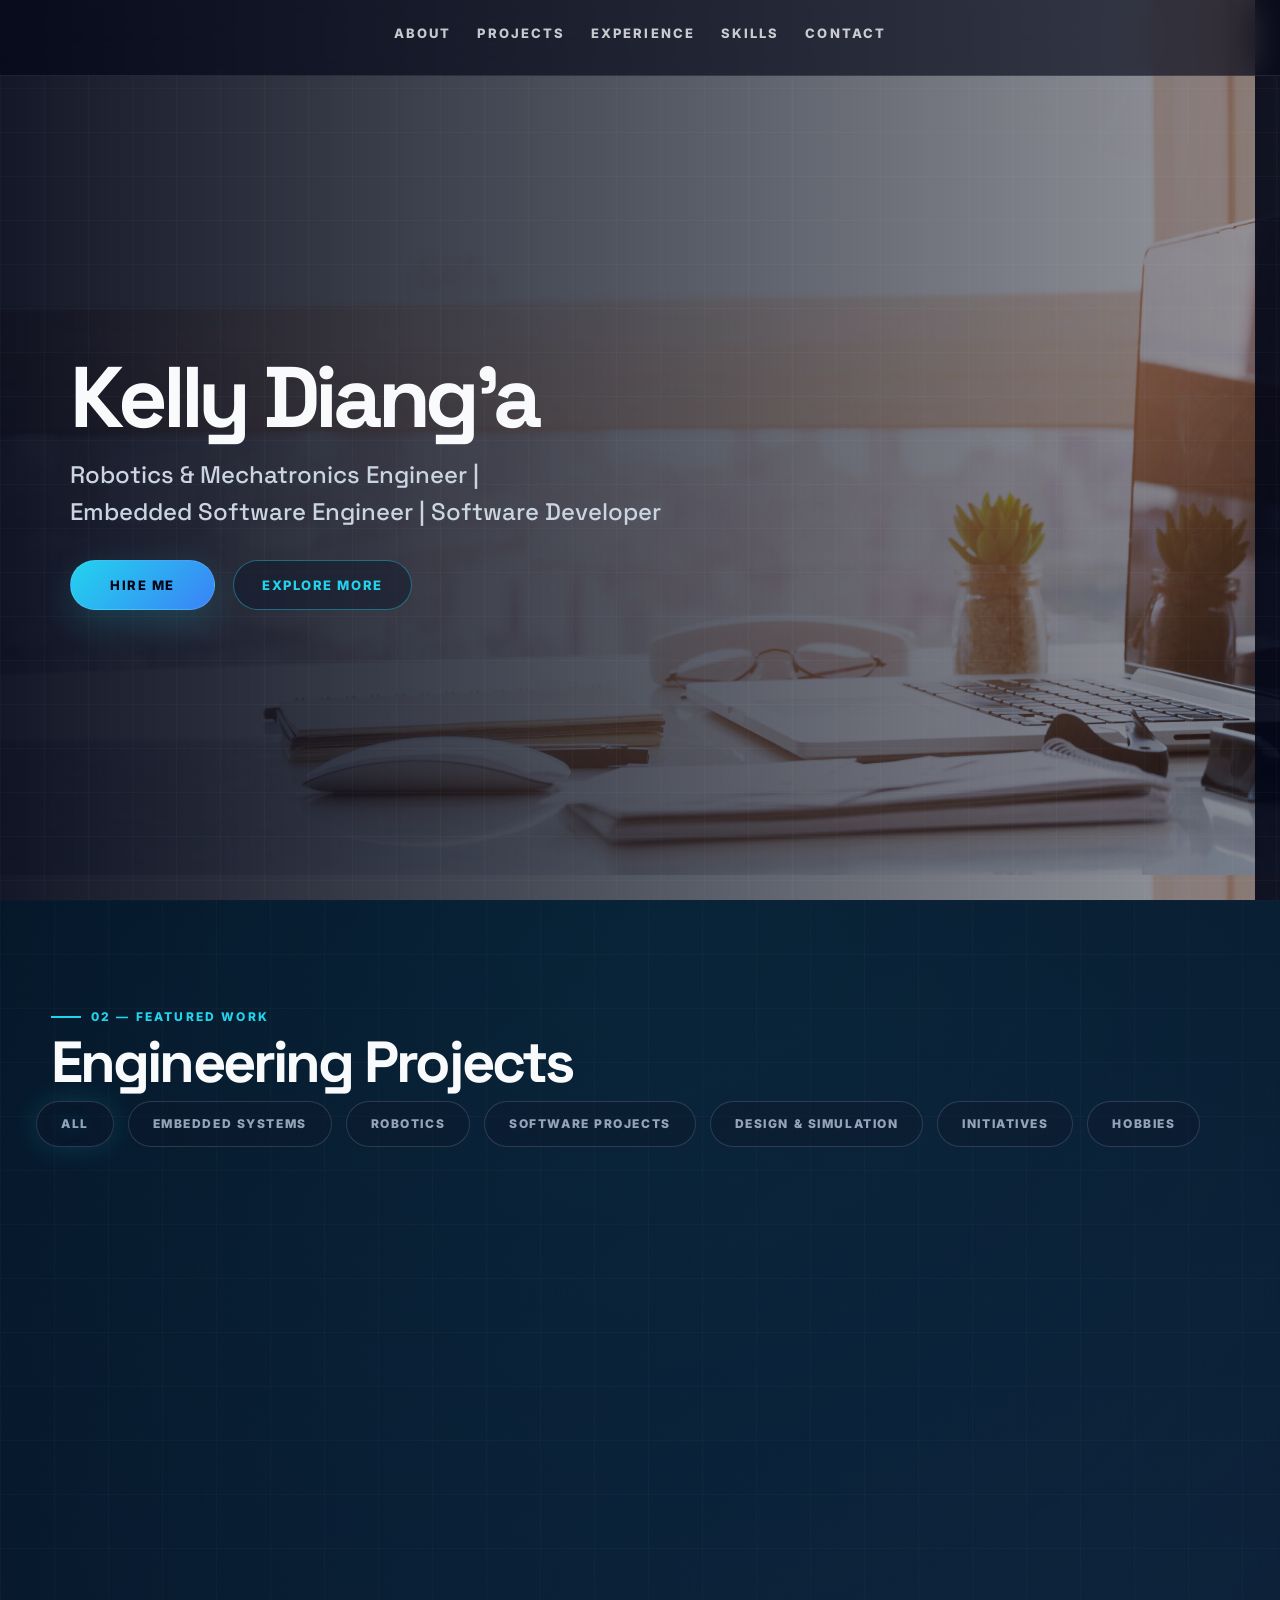
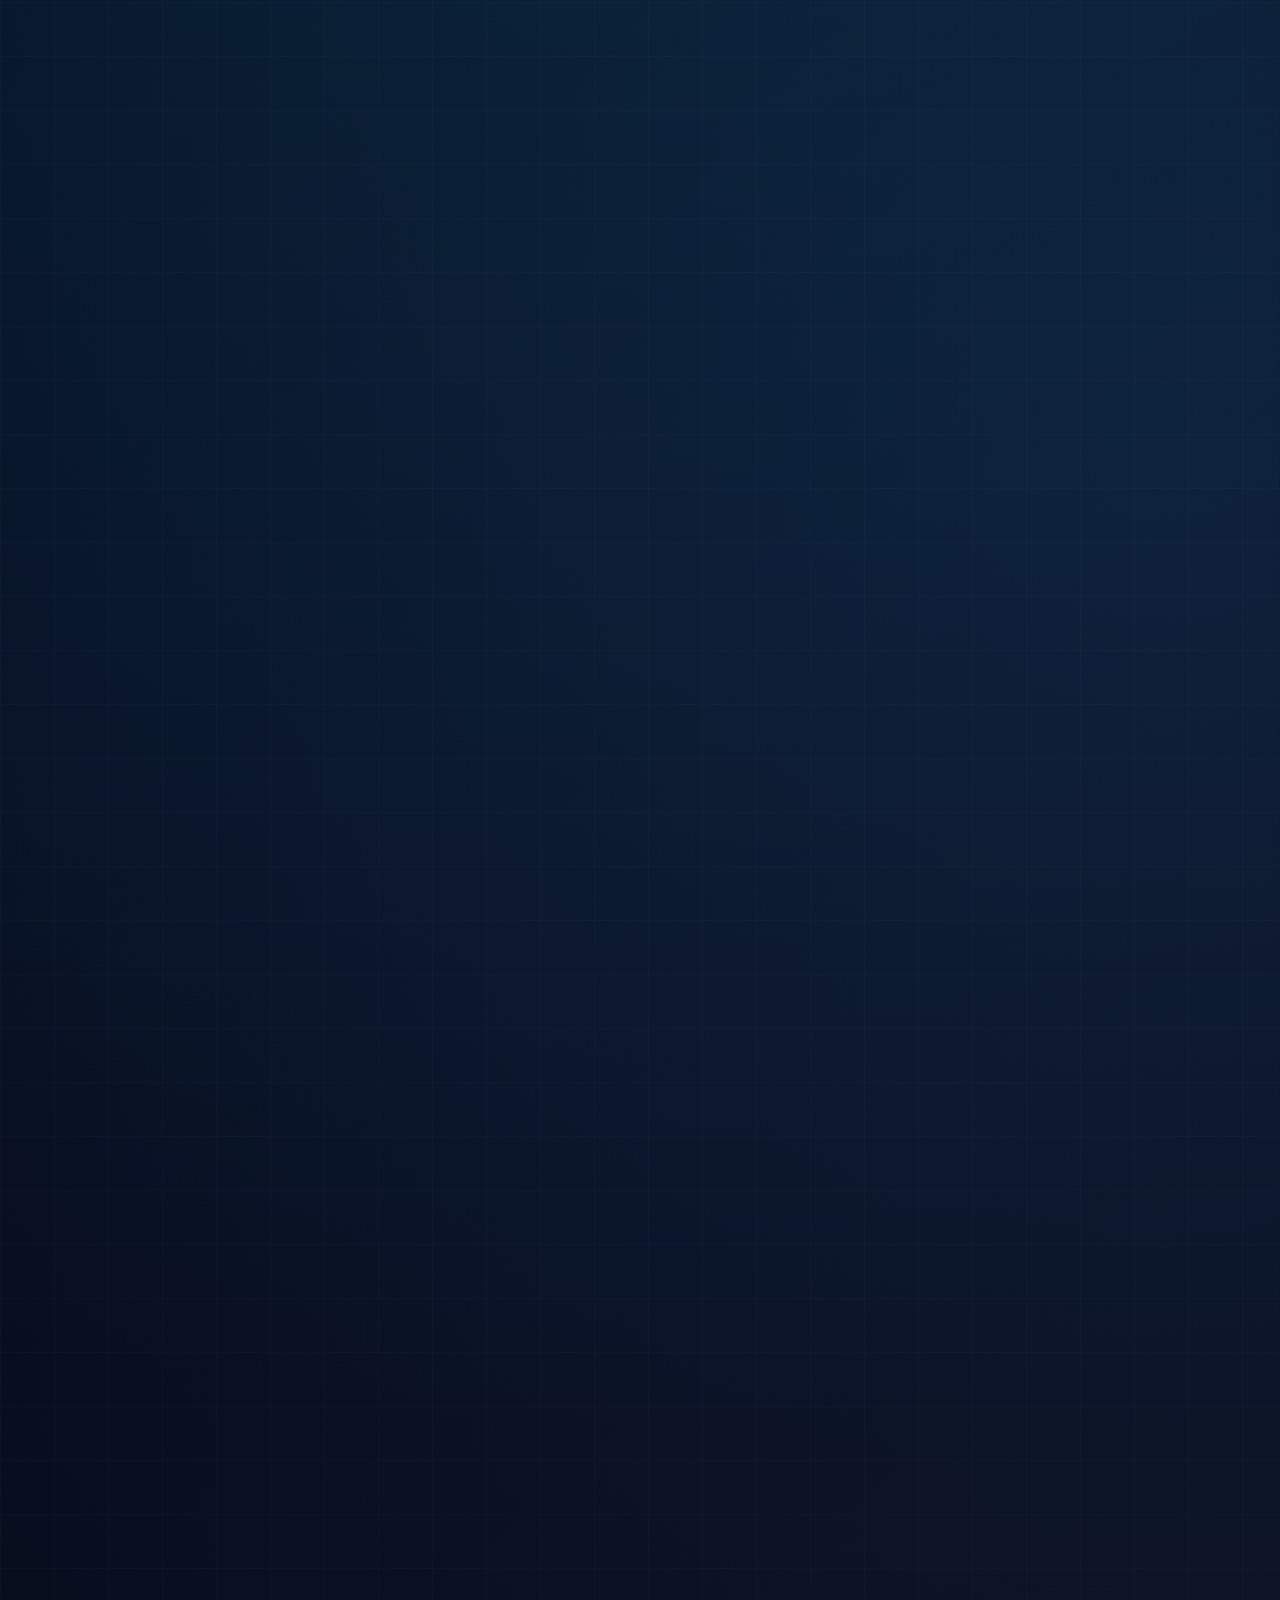
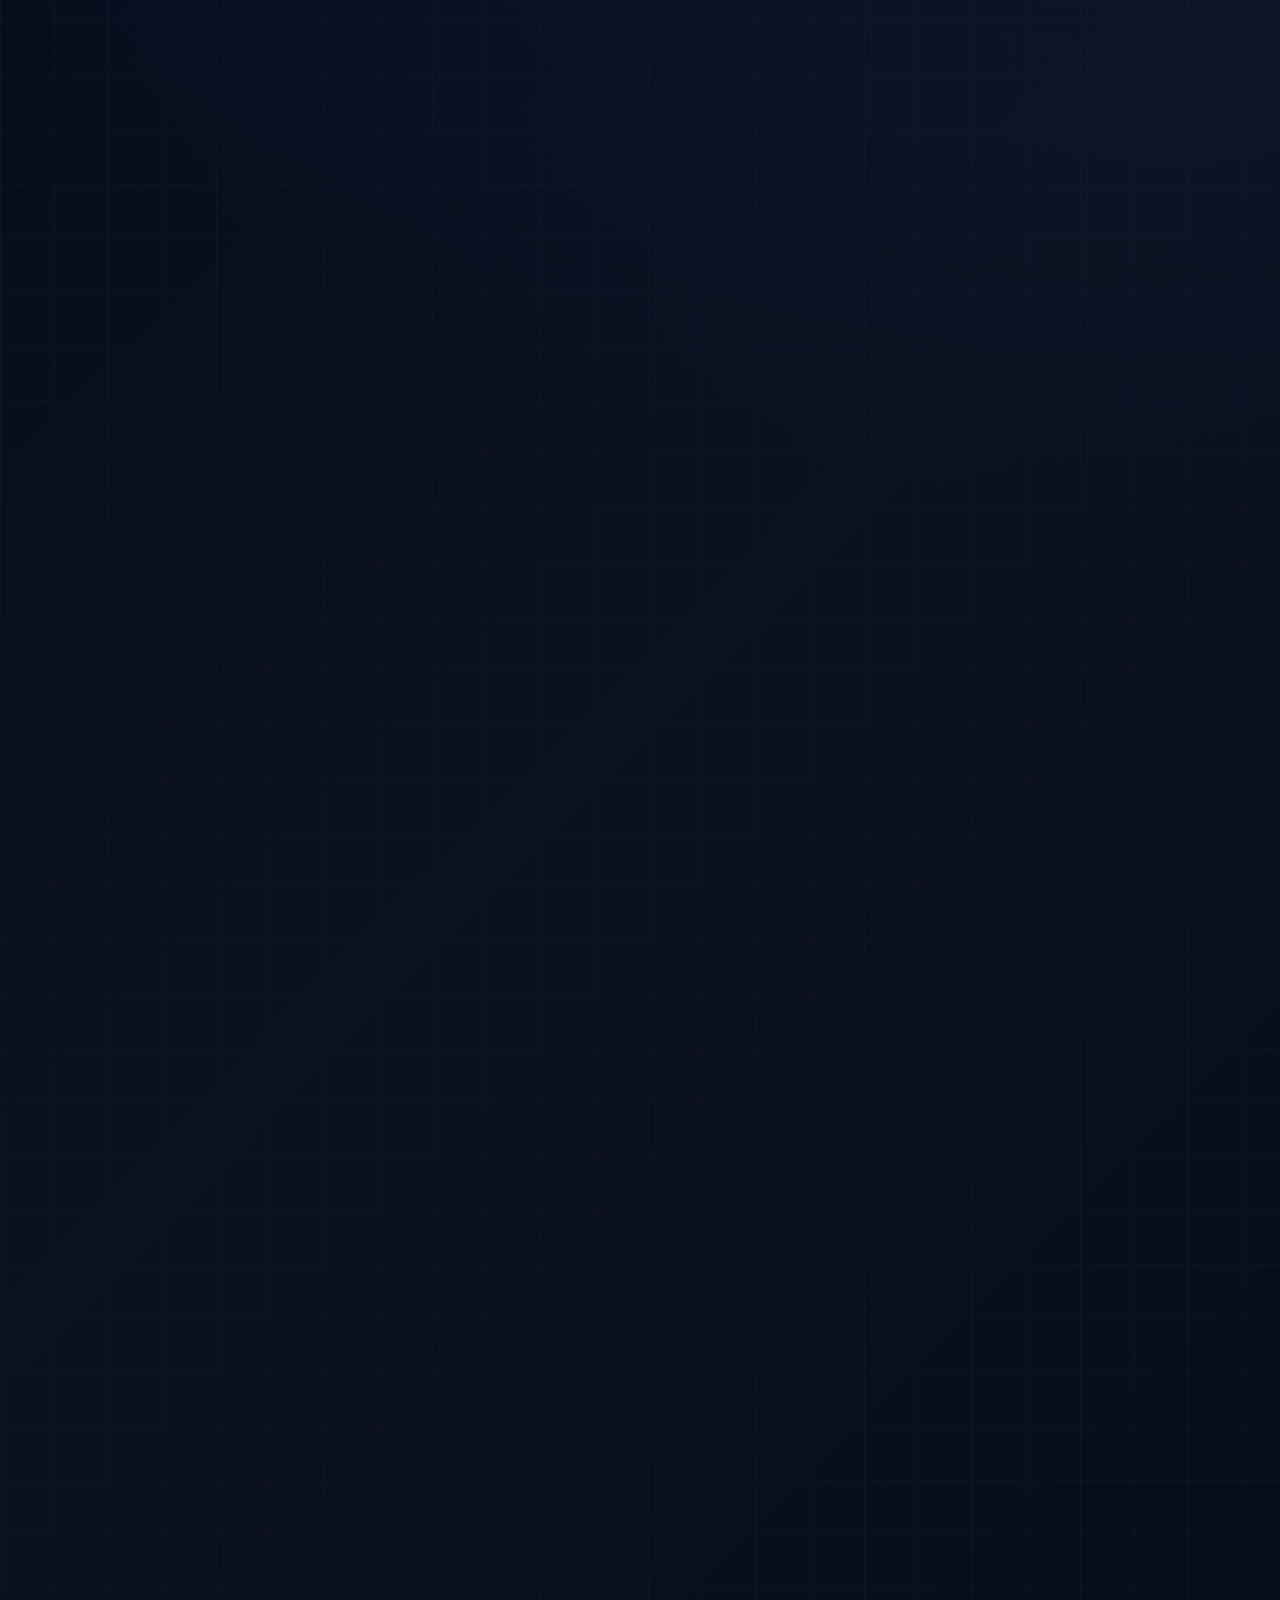
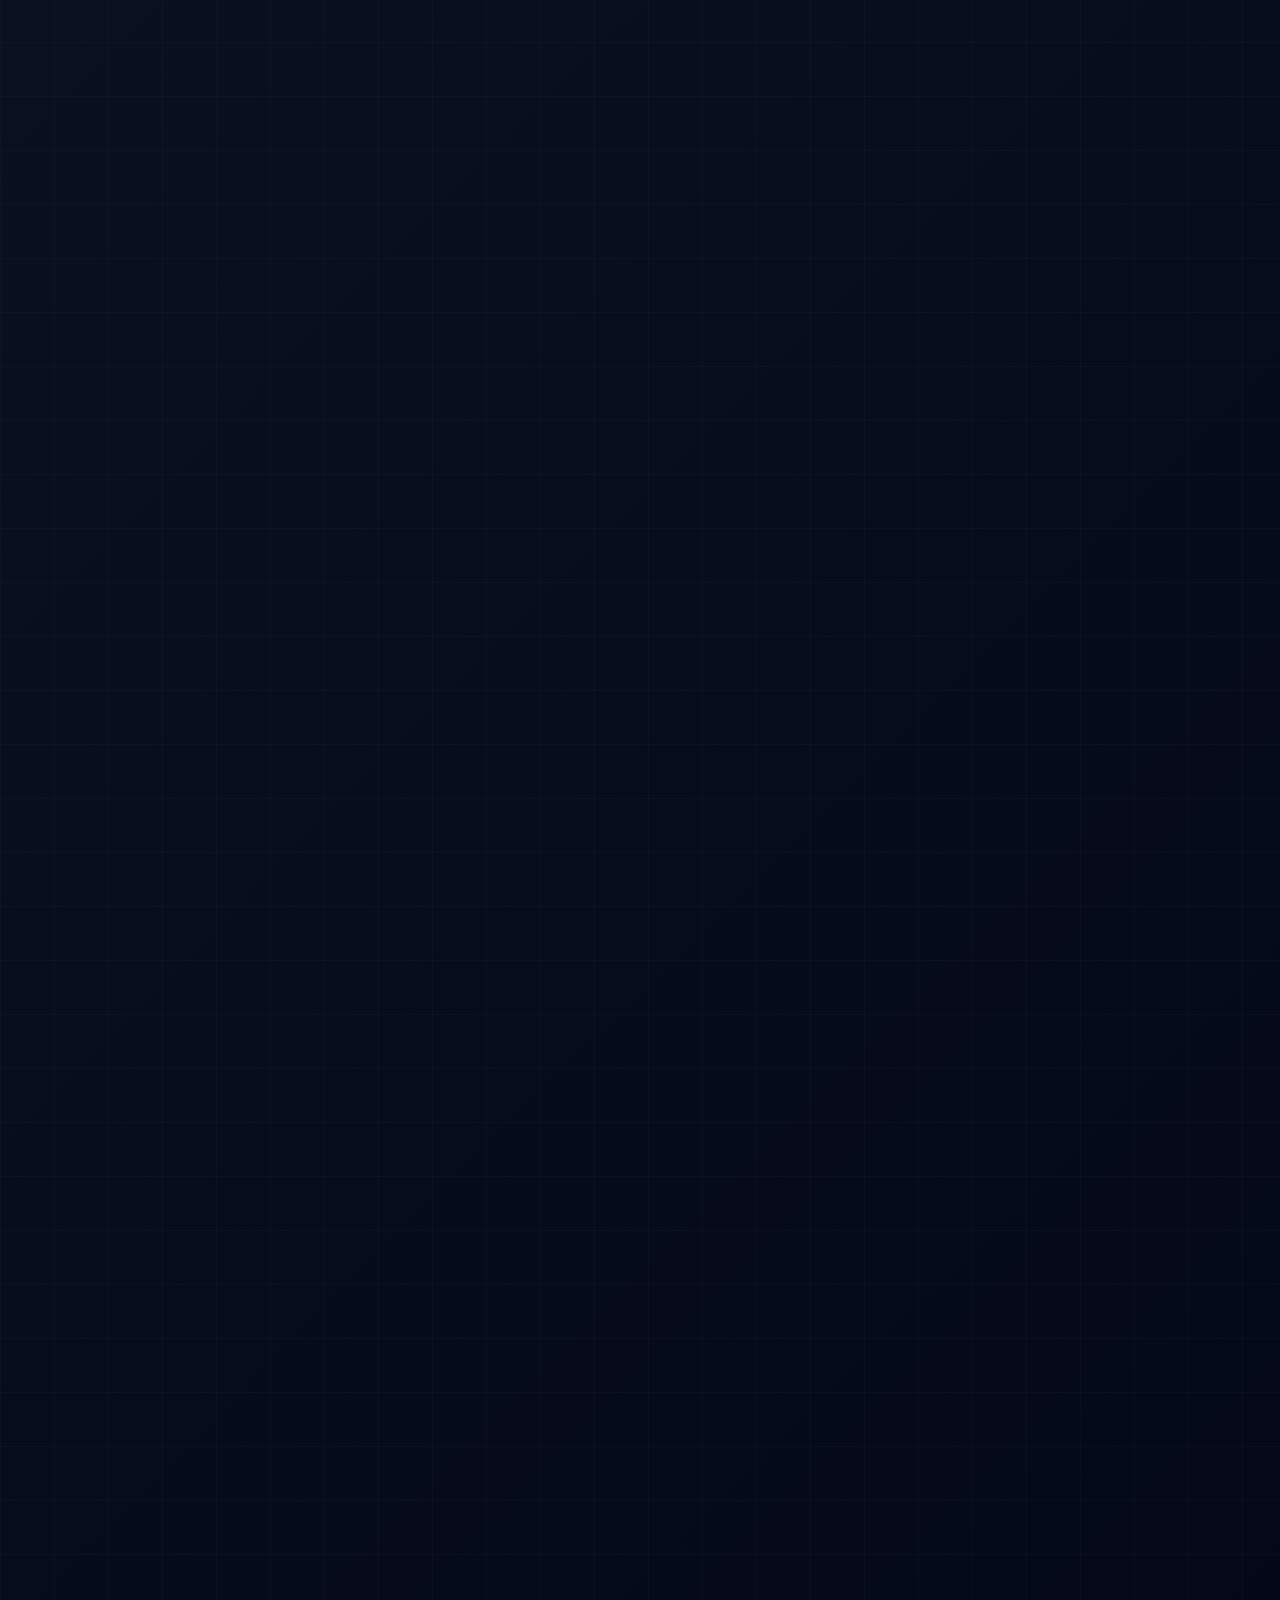
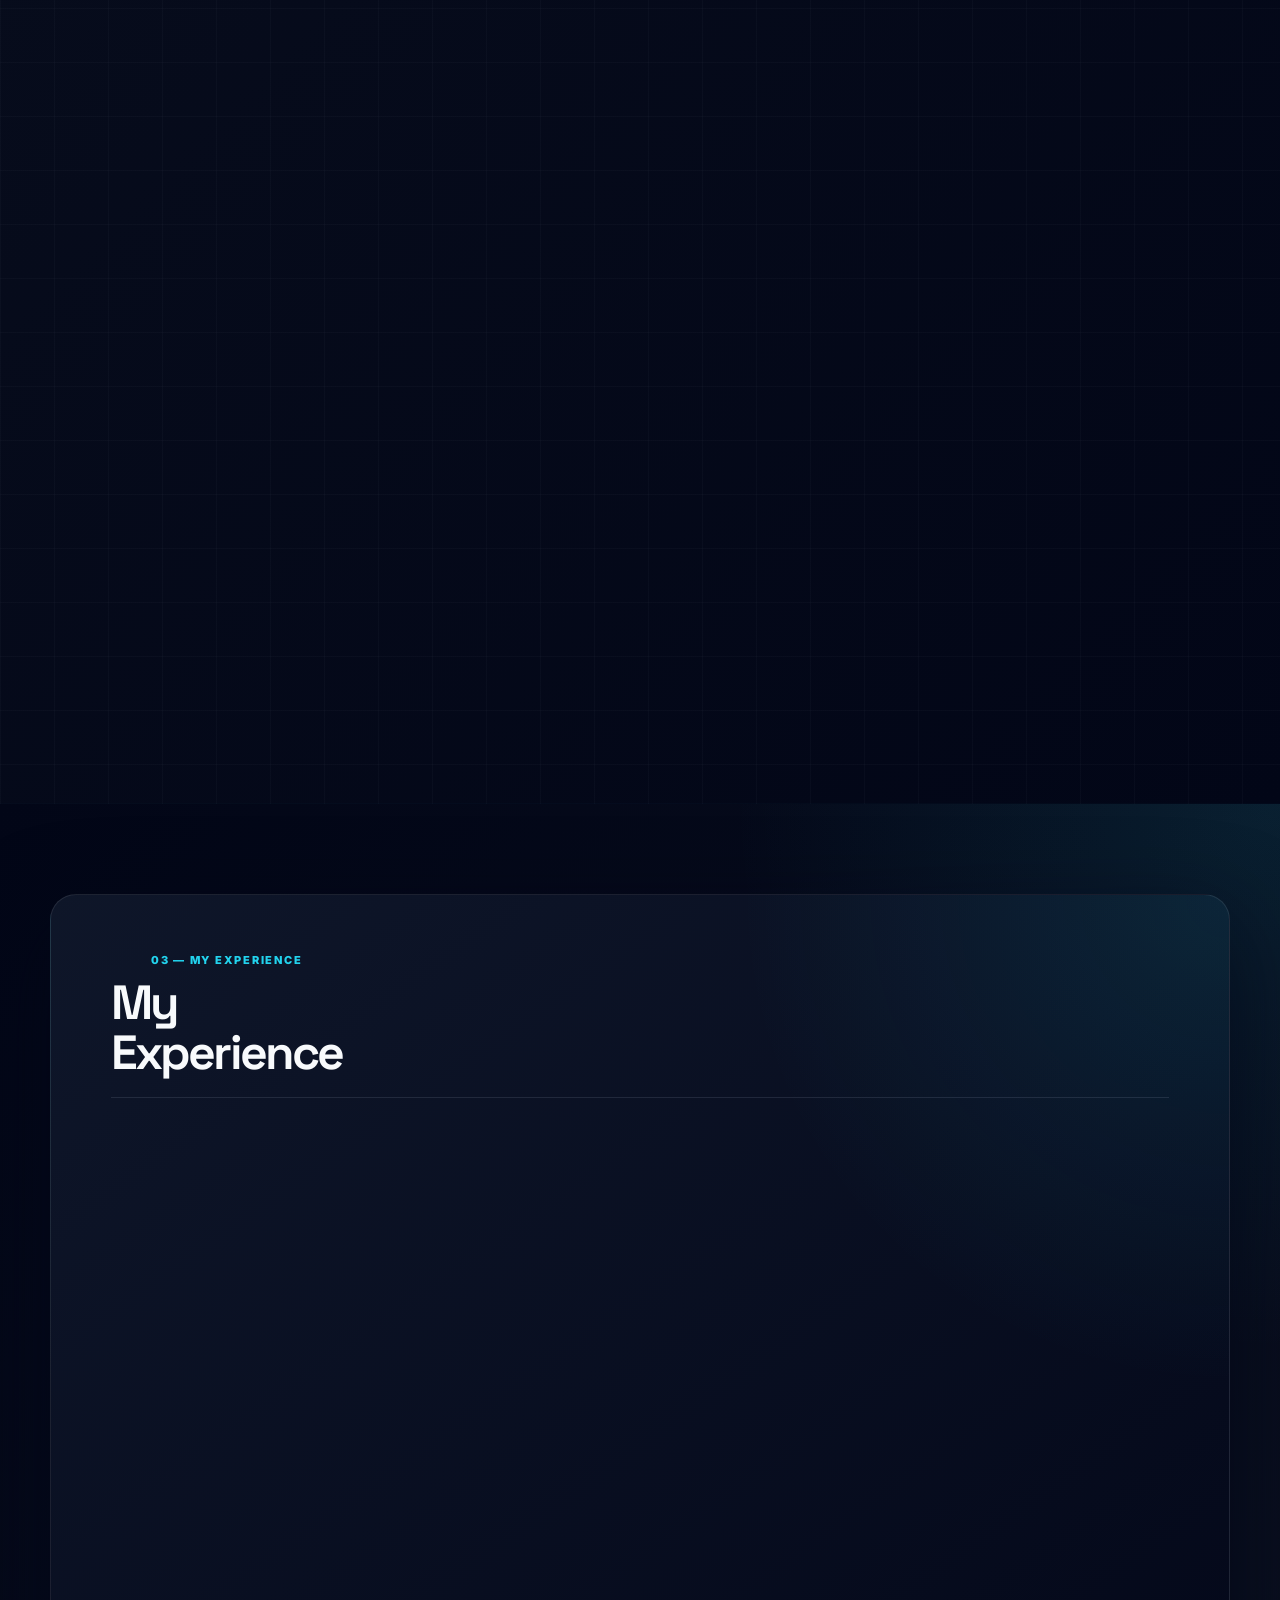
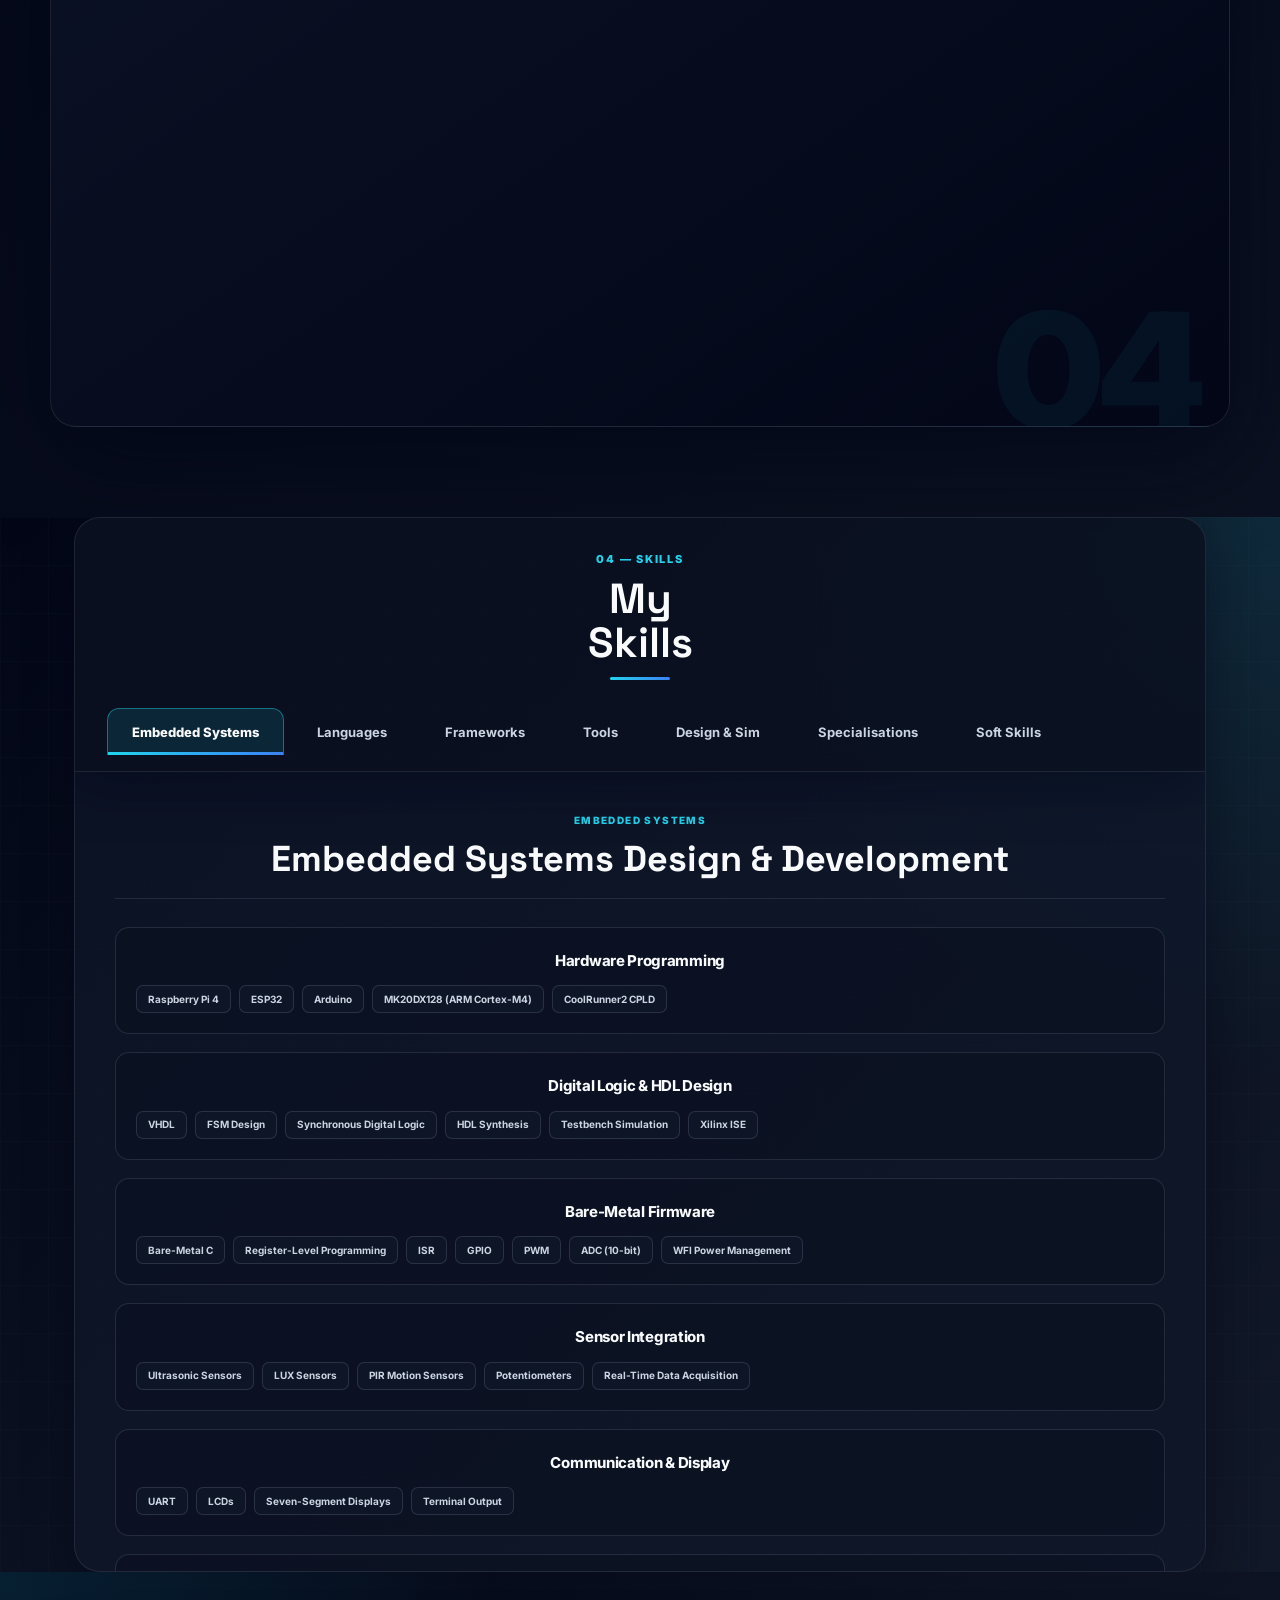
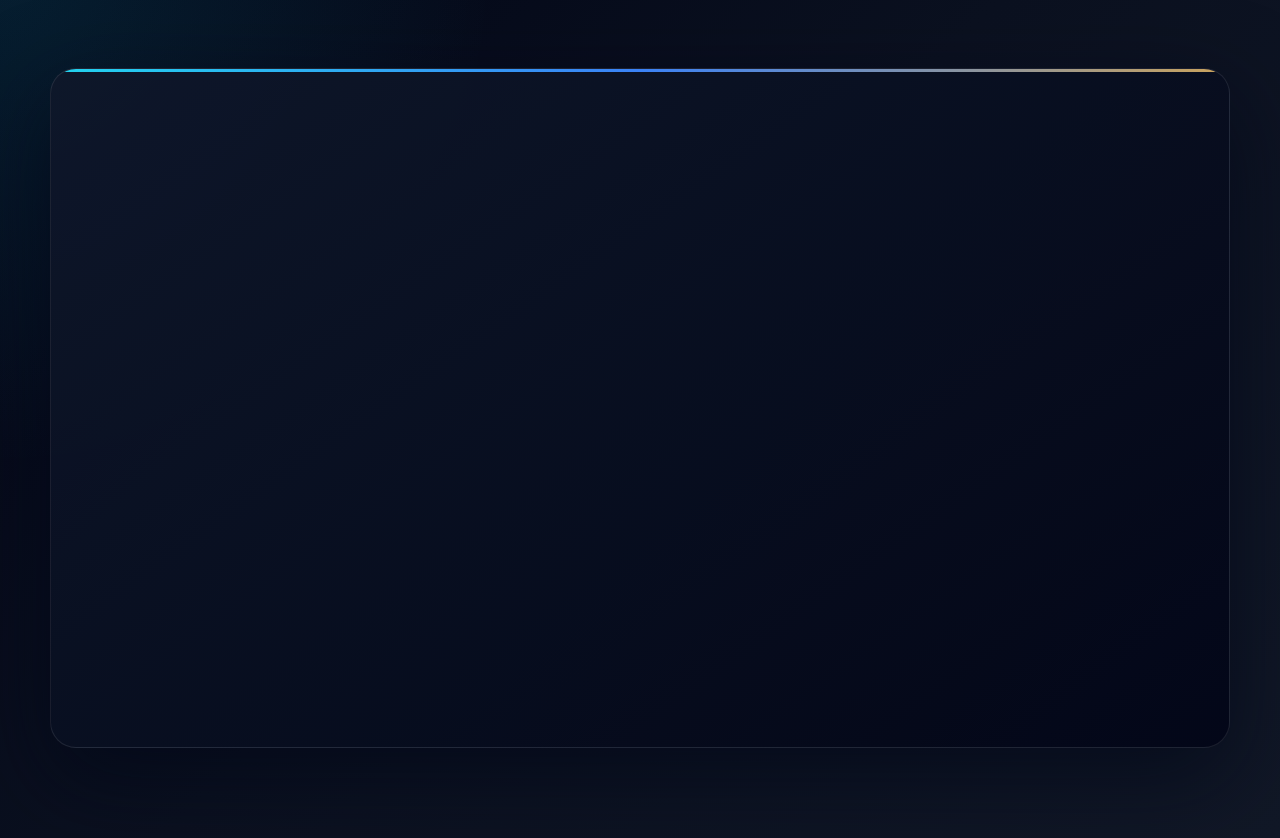
==== index.html @ ac3741c5 "redesign: combine about me and commentsections, add smart onitoring system project,update CV" ====
<!DOCTYPE html>
<html lang="en">

<head>
    <meta charset="utf-8">
    <meta http-equiv="X-UA-Compatible" content="IE=edge">
    <meta name="viewport" content="width=device-width, initial-scale=1">
    <title>KELLY DIANG'A PORTFOLIO</title>
    <link rel="icon" href="img/favicon.png" type="image/x-icon">
    <!-- Bootstrap -->
    <link href="css/bootstrap.min.css" rel="stylesheet">
    <link href="ionicons/css/ionicons.min.css" rel="stylesheet">
    <link href="css/animate.min.css" rel="stylesheet">
    <link href="css/aos.css" rel="stylesheet">
    <!-- main style -->
    <link href="css/style.css" rel="stylesheet">
    <script src="https://cdnjs.cloudflare.com/ajax/libs/pdf.js/2.10.377/pdf.min.js" defer></script>
</head>

<body>

    <!-- Preloader -->
    <div id="preloader">
        <div id="status">

            <div class="preloader" aria-busy="true" aria-label="Loading, please wait." role="progressbar">
            </div>

        </div>
    </div>
    <!-- ./Preloader -->
    
    <!-- header -->
    <header class="navbar-fixed-top">
        <nav>
            <ul>
                <li><a href="#about">About</a></li>
                <li><a href="#projects">Projects</a></li>
                <li><a href="#experience">Experience </a></li>
                <li><a href="#skills">Skills</a></li>
                <li><a href="#about-contact">Contact</a></li>

            </ul>
        </nav>
    </header>
    
    <!-- Home -->
    <div class="section" id="home" data-stellar-background-ratio="0.5">
        <div class="container">
            <div class="display-table">
                <div class="table-cell" data-aos="fade-up" data-aos-delay="0">
                    <h1>Kelly Diang'a</h1>
                    <h3>Robotics & Mechatronics Engineer | <br> Embedded Software Engineer | Software Developer</h3>
                    <a href="#about-contact" class="btn btn-fill ">Hire me</a>
                    <div class="clearfix visible-xxs"></div>
                    <a href="#projects" class="btn btn-border">Explore more</a>
                </div>
                    
            </div>
        </div>
    </div>
    

    <!-- projects -->
    <div class="section" id="projects">
        <div class="container">
            <div class="col-md-12">
                <h4>02 — Featured Work</h4>
                <h1 class="size-50">Engineering Projects</h1>
            </div>
            <!-- main container -->
            <div class="main-container portfolio-inner clearfix">
                <!-- portfolio div -->
                <div class="portfolio-div">
                    <div class="portfolio">
                        <!-- portfolio_filter -->
                        <div class="categories-grid wow fadeInLeft">
                            <nav class="categories">
                                <ul class="portfolio_filter">
                                    <li><a href="#" class="active" data-filter="*">All</a></li>
                                    <li><a href="#" data-filter=".embedded">Embedded Systems</a></li>
                                    <li><a href="#" data-filter=".robotics">Robotics</a></li>
                                    <li><a href="#" data-filter=".programming">Software Projects</a></li>
                                    <li><a href="#" data-filter=".software">Design & Simulation</a></li>
                                    <li><a href="#" data-filter=".initiatives">Initiatives</a></li>
                                    <li><a href="#" data-filter=".hobbies">Hobbies</a></li>
                                </ul>
                            </nav>
                        </div>
                        <!-- portfolio_filter -->
                        <!-- portfolio_container -->
                        <div class="no-padding portfolio_container clearfix" data-aos="fade-up">

                             <!-- ===================Embedded Systems========== -->
                          <!-- single work -->
                        <div class="col-md-4 col-sm-6 embedded">
                            <div class="project-card-with-links">

                                <a id="demo28"
                                href="#animatedModal28"
                                class="portfolio_item portfolio-card-main"
                                data-modal-target="animatedModal28">

                                    <img src="img/portfolio/smartdepotmonitoringsystem.jpeg"
                                        loading="lazy"
                                        alt="STM32 Smart Depot Safety and Access Monitoring System"
                                        class="img-responsive" />

                                    <div class="portfolio_item_hover">
                                        <div class="portfolio-border clearfix">
                                            <div class="item_info">
                                                <span>STM32 Smart Depot Safety &amp; Access Monitoring System</span>

                                                <p>Embedded safety monitoring system developed using an STM32 Nucleo-F446RE to detect day/night conditions, monitor motion in restricted areas, and trigger visual and audio alerts using LDR, PIR, LED, buzzer, and button circuits.</p>

                                                <div class="portfolio-tech-tags">
                                                    <span>STM32 Nucleo-F446RE</span>
                                                    <span>Embedded C</span>
                                                    <span>STM32CubeIDE</span>
                                                    <span>GPIO</span>
                                                    <span>ADC Interfacing</span>
                                                    <span>LDR Sensor</span>
                                                    <span>PIR Motion Sensor</span>
                                                    <span>Active Buzzer Driver</span>
                                                    <span>Button Input</span>
                                                    <span>KiCad Circuit Design</span>
                                                    <span>Hardware Prototyping</span>
                                                    <span>System Debugging</span>
                                                </div>
                                            </div>
                                        </div>
                                    </div>
                                </a>

                               <div class="portfolio-card-actions">
                                <a href="#animatedModal28"
                                class="portfolio-action-link"
                                onclick="document.getElementById('demo28').click(); return false;">
                                    Learn More ↗
                                </a>

                                <a href="https://github.com/KileyDA/stm32-smart-depot-safety-monitoring"
                                class="portfolio-action-link github-link"
                                target="_blank"
                                rel="noopener noreferrer">
                                    GitHub ↗
                                </a>
                            </div>

                            </div>
                        </div>
                        <!-- end single work -->

                             <!-- single work -->
                            <div class="col-md-4 col-sm-6 embedded">
                                <a id="demo22" href="#animatedModal25" class="portfolio_item" data-modal-target="animatedModal25">
                                    <img src="img/portfolio/vhdl1.png" loading="lazy" alt="image" class="img-responsive" />
                                    <div class="portfolio_item_hover">
                                        <div class="portfolio-border clearfix">
                                            <div class="item_info">
                                                <span>VHDL Traffic Light Control System</span>
                                                <p>A system developed in VHDL using finite state machines, synchronized inputs, and timer-based state transitions to manage vehicle and pedestrian traffic flow. Includes simulation, testbench validation, and traffic priority handling.</p>
                                                <div class="portfolio-tech-tags"><span>VHDL</span><span>Xilinx ISE</span><span>CoolRunner2 CPLD</span><span>Finite State Machine</span><span>Synchronous Logic</span><span>Testbench Simulation</span></div>
                                            </div>
                                        </div>
                                    </div>
                                </a>
                            </div>
                            <!-- end single work -->
                             
                            <!-- single work -->
                            <div class="col-md-4 col-sm-6 embedded">
                                <a id="demo21" href="#animatedModal21" class="portfolio_item" data-modal-target="animatedModal21">
                                    <img src="img/portfolio/embeddedSecuritySystem.png" loading="lazy" alt="image" class="img-responsive" />
                                    <div class="portfolio_item_hover">
                                        <div class="portfolio-border clearfix">
                                            <div class="item_info">
                                                <span>Security and Alarm Light System</span>
                                                <p>Microcontroller-based home security lighting system using LUX and PIR sensors for automatic night lighting, motion-triggered alerts, and basic alarm control.</p>
                                                <div class="portfolio-tech-tags"><span>Embedded C </span><span>ADC interfacing</span><span>GPIO configuration</span><span>sensor integration (LUX &amp; PIR)</span><span>hysteresis-based control logic</span></div>
                                            </div>
                                        </div>
                                    </div>
                                </a>
                            </div>
                            <!-- end single work -->

                            <!-- single work -->
                            <div class="col-md-4 col-sm-6 embedded">
                                <a id="demo22" href="#animatedModal22" class="portfolio_item" data-modal-target="animatedModal22">
                                    <img src="img/portfolio/embeddedWaterControlSystem.png" loading="lazy" alt="image" class="img-responsive" />
                                    <div class="portfolio_item_hover">
                                        <div class="portfolio-border clearfix">
                                            <div class="item_info">
                                                <span>Water Level Control System</span>
                                                <p> </p>
                                                <p>Automatic control system using ultrasonic sensors and a microcontroller to monitor tank levels and automatically control a water pump based on high and low water thresholds.</p>
                                                <div class="portfolio-tech-tags"><span>Embedded C </span><span>ARM Microcontroller</span><span>FTM timer</span><span>ISR control</span><span>ultrasonic sensors</span><span>LCD/Termite display</span></div>
                                            </div>
                                        </div>
                                    </div>
                                </a>
                            </div>
                            <!-- end single work -->

                            <!-- single work -->
                            <div class="col-md-4 col-sm-6 embedded">
                                <a id="demo22" href="#animatedModal23" class="portfolio_item" data-modal-target="animatedModal23">
                                    <img src="img/portfolio/embeddedElectronicMusicBox.png" loading="lazy" alt="image" class="img-responsive" />
                                    <div class="portfolio_item_hover">
                                        <div class="portfolio-border clearfix">
                                            <div class="item_info">
                                                <span>Electronic Music Box</span>
                                                <p></p>
                                                <p>Electronic music box developed using SysTick and PIT timers to generate tones, play melodies, and synchronise song lyrics through a microcontroller-controlled beeper system.</p>
                                                <div class="portfolio-tech-tags"><span>Embedded C </span><span>ARM Microcontroller</span><span>SysTick timer</span><span>PIT Module</span><span>interrupts</span><span>GPIO control</span><span>Beeper Output</span></div>
                                            </div>
                                        </div>
                                    </div>
                                </a>
                            </div>
                            <!-- end single work -->

                             <!-- single work -->
                            <div class="col-md-4 col-sm-6 embedded">
                                <a id="demo22" href="#animatedModal24" class="portfolio_item" data-modal-target="animatedModal24">
                                    <img src="img/portfolio/embeddedAssembyLanguageAndADC.png" loading="lazy" alt="image" class="img-responsive" />
                                    <div class="portfolio_item_hover">
                                        <div class="portfolio-border clearfix">
                                            <div class="item_info">
                                                <span>Assembly Language & ADC System</span>
                                                <p>Assembly language and ADC integration project using a microcontroller to convert analogue input values into decimal and hexadecimal outputs on a 7-segment display through ADC scaling and assembly-level display control.</p>
                                                <div class="portfolio-tech-tags"><span>ARM assembly</span><span>embedded C</span><span>ADC configuration and scaling</span><span>GPIO bit manipulation</span><span>seven-segment display control</span></div>
                                            </div>
                                        </div>
                                    </div>
                                </a>
                            </div>
                            <!-- end single work -->

                            <!-- ===================Robotics========== -->

                            <!-- single work -->
                            <div class="col-md-4 col-sm-6 robotics">
                                <a id="demo01" href="#animatedModal01" class="portfolio_item" data-modal-target="animatedModal01">
                                    <img src="img/portfolio/humanfollowingrobot1.jpg" loading="lazy" alt="image" class="img-responsive" />
                                    <div class="portfolio_item_hover">
                                        <div class="portfolio-border clearfix">
                                            <div class="item_info">
                                                <span>Human Following Robot to Assist the Elderly</span>
                                                <p>AI-powered human-following robot designed to assist elderly individuals by carrying belongings and autonomously tracking a target person using computer vision, TensorFlow Lite, and OpenCV-based marker detection.</p>
                                                <div class="portfolio-tech-tags"><span>SOLIDWORKS</span><span>Python3</span><span>C++</span><span>IoT</span><span>Artificial Intelligence</span><span>Computer Vision</span><span>OpenCV</span><span>Raspberry Pi 4</span><span>ESP32</span><span>UART Communication</span><span>L298N Motor Driver</span><span>TensorFlow Lite</span></div>
                                            </div>
                                        </div>
                                    </div>
                                </a>
                            </div>
                            <!-- end single work -->

                            <!-- single work -->
                            <div class="col-md-4 col-sm-6 robotics">
                                <a id="demo02" href="#animatedModal02" class="portfolio_item" data-modal-target="animatedModal02">
                                    <img src="img/portfolio/landminerobot1.jpg" loading="lazy" alt="image" class="img-responsive" />
                                    <div class="portfolio_item_hover">
                                        <div class="portfolio-border clearfix">
                                            <div class="item_info">
                                                <span>Landmine Clearing Robot</span>
                                                <p></p>
                                                <p>Autonomous robot developed to detect, navigate toward, and transport landmines to a designated collection area using sensor-based detection and robotic control systems.</p>
                                                <div class="portfolio-tech-tags"><span>MATLAB</span><span>NI DAQ Device</span><span>Sensor Systems</span><span>Autonomous Navigation</span></div>
                                            </div>
                                        </div>
                                    </div>
                                </a>
                            </div>
                            <!-- end single work -->

                            <!-- single work -->
                            <div class="col-md-4 col-sm-6 robotics">
                                <a id="demo03" href="#animatedModal03" class="portfolio_item" data-modal-target="animatedModal03">
                                    <img src="img/portfolio/plcprogramming1.jpg" loading="lazy" alt="image" class="img-responsive" />
                                    <div class="portfolio_item_hover">
                                        <div class="portfolio-border clearfix">
                                            <div class="item_info">
                                                <span>PLC Programming</span>
                                                <p>PLC-based pick-and-place automation system designed to control a robotic arm for bearing detection, transfer, and placement with automatic and manual operation modes. Includes start/stop control logic and sensor-based movement handling.</p>
                                                <div class="portfolio-tech-tags"><span>PLC Programming</span><span>Ladder Logic</span><span>Industrial Automation</span><span>Control Systems</span></div>
                                            </div>
                                        </div>
                                    </div>
                                </a>
                            </div>
                            <!-- end single work -->

                            <!-- single work -->
                            <div class="col-md-4 col-sm-6 robotics">
                                <a id="demo04" href="#animatedModal04" class="portfolio_item" data-modal-target="animatedModal04">
                                    <img src="img/portfolio/abbrobot1.jpg" loading="lazy" alt="image" class="img-responsive" />
                                    <div class="portfolio_item_hover">
                                        <div class="portfolio-border clearfix">
                                            <div class="item_info">
                                                <span>ABB Robot Programming</span>
                                                <p>Visually guided pick-and-place system developed using an ABB IRB120 robot to detect, sort, and rearrange objects based on size and position through image processing and robotic manipulation.</p>
                                                <div class="portfolio-tech-tags"><span>MATLAB</span><span>ABB IRB120</span><span>RAPID Programming</span><span>RobotStudio</span><span>Image Processing</span><span>Forward & Inverse Kinematics</span></div>
                                            </div>
                                        </div>
                                    </div>
                                </a>
                            </div>
                            <!-- end single work -->

 <!-- ===================Software Projects========== -->
                              <!-- single work -->
                            <div class="col-md-4 col-sm-6 programming">
                                <a id="demo26" href="#animatedModal26" class="portfolio_item" data-modal-target="animatedModal26">
                                    <img src="img/portfolio/devops.png" loading="lazy" alt="image" class="img-responsive" />
                                    <div class="portfolio_item_hover">
                                        <div class="portfolio-border clearfix">
                                            <div class="item_info">
                                                <span>CI/CD DevOps Pipeline</span>
                                                <p> Developed using Jenkins, Docker, GitLab, Terraform to automate building, testing, security analysis, containerisation, and deployment of a Spring Boot application across two Azure DTL virtual machines. Features automated rollback, reverse proxy routing, infrastructure-as-code provisioning, and multi-level automated testing.</p>
                                                <div class="portfolio-tech-tags"><span>DevOps</span><span>Jenkins</span><span>Docker</span><span>GitLab</span><span>Debian 13</span><span>Terraform</span><span>SonarCloud</span><span>Spring Boot</span><span>Gradle</span><span>Selenium</span><span>JUnit 5</span><span>JaCoCo</span><span>CheckStyle</span><span>SpotBugs</span><span>Trivy</span><span>Hadolint</span><span>Nginx</span><span>Azure DTL</span><span>MariaDB</span></div>
                                            </div>
                                        </div>
                                    </div>
                                </a>
                            </div>
                            <!-- end single work -->

                            <!-- single work -->
                            <div class="col-md-4 col-sm-6 programming">
                                <a id="demo27" href="#animatedModal27" class="portfolio_item" data-modal-target="animatedModal27">
                                    <img src="img/portfolio/spolve.jpeg" loading="lazy" alt="image" class="img-responsive" />
                                    <div class="portfolio_item_hover">
                                        <div class="portfolio-border clearfix">
                                            <div class="item_info">
                                                <span>SPOLVE Game Prototype</span>
                                                <p>Medium-fidelity speech therapy game prototype designed for dual users: children with Childhood Apraxia of Speech and Speech-Language Pathologists (SLPs). Combines speech-based gameplay, personalised lessons, and clinician performance tracking to support home practice.</p>
                                                <div class="portfolio-tech-tags"><span>Android App Development</span><span>Speech Recognition</span><span>Mobile UI/UX Design</span><span>Game-Based Learning</span><span>Accessibility Design</span><span>User Research</span><span>Usability Testing</span><span>Rapid Prototyping</span></div>
                                            </div>
                                        </div>
                                    </div>
                                </a>
                            </div>
                            <!-- end single work -->

                            <!-- single work -->
                            <div class="col-md-4 col-sm-6 programming">
                                <a id="demo19" href="#animatedModal19" class="portfolio_item" data-modal-target="animatedModal19">
                                    <img src="img/portfolio/vetclinic1.png" loading="lazy" alt="image" class="img-responsive" />
                                    <div class="portfolio_item_hover">
                                        <div class="portfolio-border clearfix">
                                            <div class="item_info">
                                                <span>Vet Clinic Appointment System </span>
                                                <p>Java-based veterinary clinic management system designed to handle appointment scheduling, pet and owner records, and veterinary staff management through a modular package structure and automated entity relationships.</p>
                                                <div class="portfolio-tech-tags"><span>Java</span><span>Object-Oriented Programming</span><span>CRUD Operations</span><span>Console-Based UI</span></div>
                                            </div>
                                        </div>
                                    </div>
                                </a>
                            </div>
                            <!-- end single work -->

                            <!-- single work -->
                            <div class="col-md-4 col-sm-6 programming">
                                <a id="demo06" href="#animatedModal06" class="portfolio_item" data-modal-target="animatedModal06">
                                    <img src="img/portfolio/foodcatering1.png" loading="lazy" alt="image" class="img-responsive" />
                                    <div class="portfolio_item_hover">
                                        <div class="portfolio-border clearfix">
                                            <div class="item_info">
                                                <span>Food Catering Website</span>
                                                <p>Web application developed for FoodEdge Gourmet Catering to manage catering services, customer profiles, bookings, payments, and business analytics through a responsive and secure platform</p>
                                                <div class="portfolio-tech-tags"><span>Laravel</span><span>PHP</span><span>MySQL</span><span>Web Development</span><span>Team Collaboration</span></div>
                                            </div>
                                        </div>
                                    </div>
                                </a>
                            </div>
                            <!-- end single work -->

                            <!-- single work -->
                            <div class="col-md-4 col-sm-6 programming">
                                <a id="demo05" href="#animatedModal05" class="portfolio_item" data-modal-target="animatedModal05">
                                    <img src="img/portfolio/beautysalon1.png" loading="lazy" alt="image" class="img-responsive" />
                                    <div class="portfolio_item_hover">
                                        <div class="portfolio-border clearfix">
                                            <div class="item_info">
                                                <span>Beauty Salon Website</span>
                                                <p>Responsive beauty salon website developed for Oracle Beauty Parlor to showcase services, manage customer inquiries and appointments, and provide business information through an interactive and user-friendly platform.</p>
                                                <div class="portfolio-tech-tags"><span>HTML</span><span>CSS</span><span>MySQL</span><span>UI/UX Design</span></div>
                                            </div>
                                        </div>
                                    </div>
                                </a>
                            </div>
                            <!-- end single work -->

                            <!-- single work -->
                            <div class="col-md-4 col-sm-6 programming">
                                <a id="demo07" href="#animatedModal07" class="portfolio_item" data-modal-target="animatedModal07">
                                    <img src="img/portfolio/votingsystem1.png" loading="lazy" alt="image" class="img-responsive" />
                                    <div class="portfolio_item_hover">
                                        <div class="portfolio-border clearfix">
                                            <div class="item_info">
                                                <span>Electral Commission E system</span>
                                                <p>C++ voting management system developed to support remote voting, candidate registration, voter management, and automated vote counting through a secure and user-friendly console application.</p>
                                                <div class="portfolio-tech-tags"><span>C++</span><span>Procedural Programming</span><span>File Handling</span><span>Data Management</span><span>Console UI</span><span>Team Collaboration</span></div>
                                            </div>
                                        </div>
                                    </div>
                                </a>
                            </div>
                            <!-- end single work -->
                            <!-- =================== Design & Simulation ========== -->

                            <div class="col-md-4 col-sm-6 software">
                                <a id="demo10" href="#animatedModal10" class="portfolio_item" data-modal-target="animatedModal10">
                                    <img src="img/portfolio/elixir1.png" loading="lazy" alt="image" class="img-responsive" />
                                    <div class="portfolio_item_hover">
                                        <div class="portfolio-border clearfix">
                                            <div class="item_info">
                                                <span>Elixir, glasses for the Visually Impaired</span>
                                                <p>Assistive smart glasses designed to help visually impaired individuals navigate independently using obstacle detection, GPS guidance, echolocation, and voice-assisted interaction</p>
                                                <div class="portfolio-tech-tags"><span>Solidworks</span><span>3D Modeling</span><span>SOLIDWORKS</span><span>Assistive Technology</span></div>
                                            </div>
                                        </div>
                                    </div>
                                </a>
                            </div>

                            <div class="col-md-4 col-sm-6 software">
                                <a id="demo11" href="#animatedModal11" class="portfolio_item" data-modal-target="animatedModal11">
                                    <img src="img/portfolio/torchlight1.jpg" loading="lazy" alt="image" class="img-responsive" />
                                    <div class="portfolio_item_hover">
                                        <div class="portfolio-border clearfix">
                                            <div class="item_info">
                                                <span>Torchlight Redesign</span>
                                                <p></p>
                                                <p>SolidWorks-based torchlight redesign project focused on creating detailed 3D component models to analyze product assembly feasibility and support industrial robotic automation processes.</p>
                                                <div class="portfolio-tech-tags"><span>CAD Design</span><span>3D Modeling</span><span>SOLIDWORKS</span><span>Industrial Automation</span><span>Product Assembly Analysis</span></div>
                                            </div>
                                        </div>
                                    </div>
                                </a>
                            </div>

                            <div class="col-md-4 col-sm-6 software">
                                <a id="demo12" href="#animatedModal12" class="portfolio_item" data-modal-target="animatedModal12">
                                    <img src="img/portfolio/bedroom1.png" loading="lazy" alt="image" class="img-responsive" />
                                    <div class="portfolio_item_hover">
                                        <div class="portfolio-border clearfix">
                                            <div class="item_info">
                                                <span>Floor plan Drawing</span>
                                                <p>2D residential floor plan created in AutoCAD to design and visualize room layouts, furniture placement, electrical components, and architectural details with accurate dimensions and layered organization.</p>
                                                <div class="portfolio-tech-tags"><span>AutoCAD</span><span>CAD Modeling</span><span>Architectural Design</span></div>
                                            </div>
                                        </div>
                                    </div>
                                </a>
                            </div>


                            <!-- =================== INITIATIVES ========== -->

                            <div class="col-md-4 col-sm-6 initiatives">
                                <a id="demo20" href="#animatedModal20" class="portfolio_item" data-modal-target="animatedModal20">
                                    <img src="img/portfolio/stema1.jpg" loading="lazy" alt="image" class="img-responsive" />
                                    <div class="portfolio_item_hover">
                                        <div class="portfolio-border clearfix">
                                            <div class="item_info">
                                                <span>Stem Ambassador</span>
                                                <p>STEM outreach ambassador delivering hands-on robotics and programming workshops to over 100 primary school students using LEGO SPIKE, Scratch, and micro:bits to promote interest in science and technology.</p>
                                                <div class="portfolio-tech-tags"><span>Cardiff University &amp; Technocamps</span><span>Robotics Workshops</span><span>Mentorship</span><span>LEGO SPIKE</span><span>Scratch</span><span>micro:bits</span></div>
                                            </div>
                                        </div>
                                    </div>
                                </a>
                            </div>

                            <div class="col-md-4 col-sm-6 initiatives">
                                <a id="demo13" href="#animatedModal13" class="portfolio_item" data-modal-target="animatedModal13">
                                    <img src="img/portfolio/dininghall1.jpg" loading="lazy" alt="image" class="img-responsive" />
                                    <div class="portfolio_item_hover">
                                        <div class="portfolio-border clearfix">
                                            <div class="item_info">
                                                <span>Dining Hall Construction Project</span>
                                                <p>Volunteered in an Isuzu East Africa CSR project contributing to the planning and construction of an KSh 8.5 million multipurpose hall for Embakasi Girls Secondary School to support education, community activities, and student development.</p>
                                                <div class="portfolio-tech-tags"><span>Isuzu East Africa</span><span>Construction Management</span><span>Project Planning</span><span>CSR Initiatives</span><span>Community Engagement</span><span>Team Collaboration</span></div>
                                            </div>
                                        </div>
                                    </div>
                                </a>
                            </div>

                            <div class="col-md-4 col-sm-6 initiatives">
                                <a id="demo14" href="#animatedModal14" class="portfolio_item" data-modal-target="animatedModal14">
                                    <img src="img/portfolio/orientation1.jpg" loading="lazy" alt="image" class="img-responsive" />
                                    <div class="portfolio_item_hover">
                                        <div class="portfolio-border clearfix">
                                            <div class="item_info">
                                                <span>Swinburne Orientation Program</span>
                                                <p>Supported and welcomed new Foundation students during Swinburne Sarawak Orientation Week, helping them settle into university life and contributing to an engaging and supportive student experience.</p>
                                                <div class="portfolio-tech-tags"><span>Swinburne University of Technology</span><span>Student Mentorship</span><span>Communication</span></spann></div>
                                            </div>
                                        </div>
                                    </div>
                                </a>
                            </div>

                            <div class="col-md-4 col-sm-6 initiatives">
                                <a id="demo15" href="#animatedModal15" class="portfolio_item" data-modal-target="animatedModal15">
                                    <img src="img/portfolio/educationmalaysia1.png" loading="lazy" alt="image" class="img-responsive" />
                                    <div class="portfolio_item_hover">
                                        <div class="portfolio-border clearfix">
                                            <div class="item_info">
                                                <span>Malaysia Education</span>
                                                <p>Volunteered with Education Malaysia to share my academic journey at Swinburne University of Technology and promote Malaysia as a destination for quality education and cultural diversity to prospective international students.</p>
                                                <div class="portfolio-tech-tags"><span>Student Outreach</span><span>Cross-Cultural Communication</span><span>Public Speaking</span></div>
                                            </div>
                                        </div>
                                    </div>
                                </a>
                            </div>

                            <!-- =================== Hobbies ========== -->

                            <div class="col-md-4 col-sm-6 hobbies">
                                <a id="demo16" href="#animatedModal16" class="portfolio_item" data-modal-target="animatedModal16">
                                    <img src="img/portfolio/culturalnight1.jpg" loading="lazy" alt="image" class="img-responsive" />
                                    <div class="portfolio_item_hover">
                                        <div class="portfolio-border clearfix">
                                            <div class="item_info">
                                                <span>Performing</span>
                                                <p>Participated in cultural performances at Swinburne University of Technology as a member of the Africa Unites club, representing African heritage through singing, dancing, and performance arts during multicultural events.</p>
                                                <div class="portfolio-tech-tags"><span>Performing Arts</span><span>Cultural Representation</span><span>Team Collaboration</span></div>
                                            </div>
                                        </div>
                                    </div>
                                </a>
                            </div>

                            <div class="col-md-4 col-sm-6 hobbies">
                                <a id="demo17" href="#animatedModal17" class="portfolio_item" data-modal-target="animatedModal17">
                                    <img src="img/portfolio/fut4.jpg" loading="lazy" alt="image" class="img-responsive" />
                                    <div class="portfolio_item_hover">
                                        <div class="portfolio-border clearfix">
                                            <div class="item_info">
                                                <span>Futsal</span>
                                                <p>Played for the Swinburne female futsal team and participated in the MASISWA Tournament and interclub competitions, developing teamwork, discipline, and competitive sports skills through high-intensity matches and training.</p>
                                                <div class="portfolio-tech-tags"><span>Swinburne Sarawak Female Futsal Team</span><span>Teamwork</span><span>Leadership</span><span>Competitive Sports</span><span>Time Management</span></div>
                                            </div>
                                        </div>
                                    </div>
                                </a>
                            </div>

                            <div class="col-md-4 col-sm-6 hobbies">
                                <a id="demo18" href="#animatedModal18" class="portfolio_item" data-modal-target="animatedModal18">
                                    <img src="img/portfolio/hair1.jpg" loading="lazy" alt="image" class="img-responsive" />
                                    <div class="portfolio_item_hover">
                                        <div class="portfolio-border clearfix">
                                            <div class="item_info">
                                                <span>Braiding</span>
                                                <p>Started a business alongside my studies, focusing on cultural expression, confidence building, and client styling while sharing the history and significance of African hairstyles within a diverse community.</p>
                                                <div class="portfolio-tech-tags"><span>Client Communication</span><span>Entrepreneurship</span><span>Community Engagement</span><span>Cultural Representation</span><span>Creativity & Problem Solving</span></div>
                                            </div>
                                        </div>
                                    </div>
                                </a>
                            </div>

                        </div>
                        <!-- end portfolio_container -->

                    </div>
                    <!-- portfolio -->
                </div>
                <!-- end portfolio div -->
            </div>
            <!-- end main container -->
        </div>
    </div>
    <!-- ./projects -->

  <!-- Experience -->
<div class="section" id="experience">
    <section id="experiences" class="site-section section-experiences overlay text-center">
        <div class="container">
 
            <div class="exp-inner">
 
                <div class="exp-header">
                    <div>
                        <p class="exp-label">03 — My Experience</p>
                        <h1 class="exp-title">My <br>Experience</h1>
                    </div>
                </div>
 
                <div class="exp-entries">
 
                    <div class="exp-entry" data-aos="fade-up">
                        <div class="exp-num">01</div>
                        <div class="exp-meta">
                            <h3 class="exp-role">STEM Ambassador</h3>
                            <h4 class="exp-org">Cardiff University &amp; Technocamps — United Kingdom</h4>
                        </div>
                        <div class="exp-detail">
                            <ul class="exp-bullets">
                                <li>Inspiring 100+ students to careers in STEM through workshops and outreach activities.</li>
                                <li>Facilitating hands-on sessions on building and programming robots using LEGO SPIKE, Scratch, and micro:bits to promote interest in engineering and technology careers.</li>
                            </ul>
                        </div>
                        <div class="exp-pill">
                            <span class="exp-pill-text">Oct 2025 — Present</span>
                        </div>
                    </div>
 
                    <div class="exp-entry" data-aos="fade-up">
                        <div class="exp-num">02</div>
                        <div class="exp-meta">
                            <h3 class="exp-role">Process Engineer</h3>
                            <h4 class="exp-org">Isuzu East Africa — Nairobi, Kenya</h4>
                        </div>
                        <div class="exp-detail">
                            <ul class="exp-bullets">
                                <li>Developed a web-based Part Verification and Distribution system using HTML, PHP, JavaScript, and MySQL, enhancing traceability and data management in the production workflow.</li>
                                <li>Designed and implemented tools for safety and ergonomics using SolidWorks and AutoCAD.</li>
                                <li>Conducted work studies and implemented targeted improvements reducing average operation time by 15%.</li>
                            </ul>
                        </div>
                        <div class="exp-pill">
                            <span class="exp-pill-text">Jul 2023 – Feb 2025</span>
                        </div>
                    </div>
 
                    <div class="exp-entry" data-aos="fade-up" data-aos-delay=".2">
                        <div class="exp-num">03</div>
                        <div class="exp-meta">
                            <h3 class="exp-role">Freelance Business Owner</h3>
                            <h4 class="exp-org">Afroluxecrown Hair Braiding Services — Malaysia</h4>
                        </div>
                        <div class="exp-detail">
                            <ul class="exp-bullets">
                                <li>Founded and operated a successful side business serving over 50 clients across Malaysia.</li>
                                <li>Increased customer reach and retention by 30% through effective marketing, client relationship management, and service delivery.</li>
                                <li>Provided tailored consultations, tracked client enquiries, and ensured efficient follow-up communication to maintain high satisfaction.</li>
                                <li>Empowered individuals through cultural and self-expression confidence-building and personal branding.</li>
                            </ul>
                        </div>
                        <div class="exp-pill">
                            <span class="exp-pill-text">Oct 2022 – May 2025</span>
                        </div>
                    </div>
 
                    <div class="exp-entry" data-aos="fade-up" data-aos-delay=".2">
                        <div class="exp-num">03</div>
                        <div class="exp-meta">
                            <h3 class="exp-role">Research Assistant</h3>
                            <h4 class="exp-org">Swinburne University of Technology — Malaysia</h4>
                        </div>
                        <div class="exp-detail">
                            <ul class="exp-bullets">
                                <li>Conducted traffic surveys to justify a proposed traffic management system, focusing on pedestrian crossings, lane timer settings, and potential hazards.</li>
                                <li>Recorded turning movement counts, calculated Peak Hour Factor, and collected data during peak and off-peak periods.</li>
                                <li>Analysed the impact of nearby buildings and infrastructure on traffic flow.</li>
                            </ul>
                        </div>
                        <div class="exp-pill">
                            <span class="exp-pill-text">June 2024</span>
                        </div>
                    </div>
 
                </div>
 
            </div>
 
        </div>
    </section>
</div>

<!-- Skills -->
<div class="section" id="skills">
    <section id="service" class="site-section section-services overlay text-center">
        <div class="container">
            <section class="site-section section-skills">
                <div class="container">
                    <div class="containers">
 
                        <!-- ── Design D: nav left + content right ── -->
                        <div class="sk-layout">
 
                            <!-- LEFT: dark charcoal nav panel -->
                            <div class="sk-nav-panel">
                                <div class="sk-nav-top">
                                    <p class="sk-nav-label">04 — Skills</p>
                                    <h2 class="sk-nav-title">My<br>Skills</h2>
                                    <hr class="sk-nav-rule">
                                </div>
                                <nav class="sk-nav-list">
                                    <a href="#sk-embedded"  class="sk-nav-item sk-nav-item-active">Embedded Systems</a>
                                    <a href="#sk-languages" class="sk-nav-item">Languages</a>
                                    <a href="#sk-frameworks" class="sk-nav-item">Frameworks</a>
                                    <a href="#sk-tools"     class="sk-nav-item">Tools</a>
                                    <a href="#sk-design"    class="sk-nav-item">Design &amp; Sim</a>
                                    <a href="#sk-spec"      class="sk-nav-item">Specialisations</a>
                                    <a href="#sk-soft"      class="sk-nav-item">Soft Skills</a>
                                </nav>
                            </div>
 
                            <!-- RIGHT: parchment content panel -->
                            <div class="sk-content-panel">
 
                                <!-- EMBEDDED SYSTEMS -->
                                <div id="sk-embedded" class="sk-block">
                                    <p class="sk-section-label">Embedded Systems</p>
                                    <h3 class="sk-section-title">Embedded Systems Design &amp; Development</h3>
                                    <hr class="sk-rule">
                                    <div class="emb-grid">
                                        <div class="emb-card">
                                            <div class="emb-card-title">Hardware Programming</div>
                                            <div class="emb-tag-row">
                                                <span class="emb-tag">Raspberry Pi 4</span>
                                                <span class="emb-tag">ESP32</span>
                                                <span class="emb-tag">Arduino</span>
                                                <span class="emb-tag">MK20DX128 (ARM Cortex-M4)</span>
                                                <span class="emb-tag">CoolRunner2 CPLD</span>
                                            </div>
                                        </div>
                                        <div class="emb-card">
                                            <div class="emb-card-title">Digital Logic &amp; HDL Design</div>
                                            <div class="emb-tag-row">
                                                <span class="emb-tag">VHDL</span>
                                                <span class="emb-tag">FSM Design</span>
                                                <span class="emb-tag">Synchronous Digital Logic</span>
                                                <span class="emb-tag">HDL Synthesis</span>
                                                <span class="emb-tag">Testbench Simulation</span>
                                                <span class="emb-tag">Xilinx ISE</span>
                                            </div>
                                        </div>
                                        <div class="emb-card">
                                            <div class="emb-card-title">Bare-Metal Firmware</div>
                                            <div class="emb-tag-row">
                                                <span class="emb-tag">Bare-Metal C</span>
                                                <span class="emb-tag">Register-Level Programming</span>
                                                <span class="emb-tag">ISR</span>
                                                <span class="emb-tag">GPIO</span>
                                                <span class="emb-tag">PWM</span>
                                                <span class="emb-tag">ADC (10-bit)</span>
                                                <span class="emb-tag">WFI Power Management</span>
                                            </div>
                                        </div>
                                        <div class="emb-card">
                                            <div class="emb-card-title">Sensor Integration</div>
                                            <div class="emb-tag-row">
                                                <span class="emb-tag">Ultrasonic Sensors</span>
                                                <span class="emb-tag">LUX Sensors</span>
                                                <span class="emb-tag">PIR Motion Sensors</span>
                                                <span class="emb-tag">Potentiometers</span>
                                                <span class="emb-tag">Real-Time Data Acquisition</span>
                                            </div>
                                        </div>
                                        <div class="emb-card">
                                            <div class="emb-card-title">Communication &amp; Display</div>
                                            <div class="emb-tag-row">
                                                <span class="emb-tag">UART</span>
                                                <span class="emb-tag">LCDs</span>
                                                <span class="emb-tag">Seven-Segment Displays</span>
                                                <span class="emb-tag">Terminal Output</span>
                                            </div>
                                        </div>
                                        <div class="emb-card">
                                            <div class="emb-card-title">Timing &amp; Interrupts</div>
                                            <div class="emb-tag-row">
                                                <span class="emb-tag">FTM Timer</span>
                                                <span class="emb-tag">SysTick</span>
                                                <span class="emb-tag">PIT Timer</span>
                                                <span class="emb-tag">Input Capture</span>
                                                <span class="emb-tag">ISR-Based Control</span>
                                            </div>
                                        </div>
                                    </div>
                                </div>
 
                                <!-- LANGUAGES -->
                                <div id="sk-languages" class="sk-block">
                                    <p class="sk-section-label">Technical Skills</p>
                                    <h3 class="sk-section-title">Languages &amp; Web Technologies</h3>
                                    <hr class="sk-rule">
                                    <div class="sk-skills-grid">
                                        <div class="sk-skill-item"><div class="sk-skill-header"><span class="sk-skill-name">C / C++</span><span class="sk-skill-pct">75%</span></div><div class="progress"><div class="progress-bar" data-transitiongoal="75"></div></div></div>
                                        <div class="sk-skill-item"><div class="sk-skill-header"><span class="sk-skill-name">HTML</span><span class="sk-skill-pct">90%</span></div><div class="progress"><div class="progress-bar" data-transitiongoal="90"></div></div></div>
                                        <div class="sk-skill-item"><div class="sk-skill-header"><span class="sk-skill-name">Python</span><span class="sk-skill-pct">70%</span></div><div class="progress"><div class="progress-bar" data-transitiongoal="70"></div></div></div>
                                        <div class="sk-skill-item"><div class="sk-skill-header"><span class="sk-skill-name">CSS</span><span class="sk-skill-pct">90%</span></div><div class="progress"><div class="progress-bar" data-transitiongoal="90"></div></div></div>
                                        <div class="sk-skill-item"><div class="sk-skill-header"><span class="sk-skill-name">VHDL</span><span class="sk-skill-pct">60%</span></div><div class="progress"><div class="progress-bar" data-transitiongoal="60"></div></div></div>
                                        <div class="sk-skill-item"><div class="sk-skill-header"><span class="sk-skill-name">MySQL</span><span class="sk-skill-pct">65%</span></div><div class="progress"><div class="progress-bar" data-transitiongoal="65"></div></div></div>
                                        <div class="sk-skill-item"><div class="sk-skill-header"><span class="sk-skill-name">Java</span><span class="sk-skill-pct">50%</span></div><div class="progress"><div class="progress-bar" data-transitiongoal="50"></div></div></div>
                                        <div class="sk-skill-item"><div class="sk-skill-header"><span class="sk-skill-name">PHP</span><span class="sk-skill-pct">50%</span></div><div class="progress"><div class="progress-bar" data-transitiongoal="50"></div></div></div>
                                        <div class="sk-skill-item"><div class="sk-skill-header"><span class="sk-skill-name">JavaScript</span><span class="sk-skill-pct">65%</span></div><div class="progress"><div class="progress-bar" data-transitiongoal="65"></div></div></div>
                                    </div>
                                </div>
 
                                <!-- FRAMEWORKS -->
                                <div id="sk-frameworks" class="sk-block">
                                    <p class="sk-section-label">Technical Skills</p>
                                    <h3 class="sk-section-title">Frameworks, Libraries &amp; Version Control</h3>
                                    <hr class="sk-rule">
                                    <div class="sk-skills-grid">
                                        <div class="sk-skill-item"><div class="sk-skill-header"><span class="sk-skill-name">Git (Git Bash)</span><span class="sk-skill-pct">80%</span></div><div class="progress"><div class="progress-bar" data-transitiongoal="80"></div></div></div>
                                        <div class="sk-skill-item"><div class="sk-skill-header"><span class="sk-skill-name">Spring Boot</span><span class="sk-skill-pct">75%</span></div><div class="progress"><div class="progress-bar" data-transitiongoal="75"></div></div></div>
                                        <div class="sk-skill-item"><div class="sk-skill-header"><span class="sk-skill-name">GitLab</span><span class="sk-skill-pct">90%</span></div><div class="progress"><div class="progress-bar" data-transitiongoal="90"></div></div></div>
                                        <div class="sk-skill-item"><div class="sk-skill-header"><span class="sk-skill-name">Flask</span><span class="sk-skill-pct">50%</span></div><div class="progress"><div class="progress-bar" data-transitiongoal="50"></div></div></div>
                                        <div class="sk-skill-item"><div class="sk-skill-header"><span class="sk-skill-name">GitHub</span><span class="sk-skill-pct">80%</span></div><div class="progress"><div class="progress-bar" data-transitiongoal="80"></div></div></div>
                                        <div class="sk-skill-item"><div class="sk-skill-header"><span class="sk-skill-name">Laravel</span><span class="sk-skill-pct">50%</span></div><div class="progress"><div class="progress-bar" data-transitiongoal="50"></div></div></div>
                                    </div>
                                </div>
 
                                <!-- TOOLS -->
                                <div id="sk-tools" class="sk-block">
                                    <p class="sk-section-label">Technical Skills</p>
                                    <h3 class="sk-section-title">Development Tools</h3>
                                    <hr class="sk-rule">
                                    <div class="sk-skills-grid">
                                        <div class="sk-skill-item"><div class="sk-skill-header"><span class="sk-skill-name">TensorFlow Lite</span><span class="sk-skill-pct">60%</span></div><div class="progress"><div class="progress-bar" data-transitiongoal="60"></div></div></div>
                                        <div class="sk-skill-item"><div class="sk-skill-header"><span class="sk-skill-name">Arduino IDE</span><span class="sk-skill-pct">75%</span></div><div class="progress"><div class="progress-bar" data-transitiongoal="75"></div></div></div>
                                        <div class="sk-skill-item"><div class="sk-skill-header"><span class="sk-skill-name">OpenCV</span><span class="sk-skill-pct">60%</span></div><div class="progress"><div class="progress-bar" data-transitiongoal="60"></div></div></div>
                                        <div class="sk-skill-item"><div class="sk-skill-header"><span class="sk-skill-name">RobotStudio</span><span class="sk-skill-pct">50%</span></div><div class="progress"><div class="progress-bar" data-transitiongoal="50"></div></div></div>
                                    </div>
                                </div>
 
                                <!-- DESIGN & SIM -->
                                <div id="sk-design" class="sk-block">
                                    <p class="sk-section-label">Technical Skills</p>
                                    <h3 class="sk-section-title">Design &amp; Simulation Tools</h3>
                                    <hr class="sk-rule">
                                    <div class="sk-skills-grid">
                                        <div class="sk-skill-item"><div class="sk-skill-header"><span class="sk-skill-name">SolidWorks</span><span class="sk-skill-pct">90%</span></div><div class="progress"><div class="progress-bar" data-transitiongoal="90"></div></div></div>
                                        <div class="sk-skill-item"><div class="sk-skill-header"><span class="sk-skill-name">AutoCAD</span><span class="sk-skill-pct">80%</span></div><div class="progress"><div class="progress-bar" data-transitiongoal="80"></div></div></div>
                                        <div class="sk-skill-item"><div class="sk-skill-header"><span class="sk-skill-name">Xilinx ISE</span><span class="sk-skill-pct">60%</span></div><div class="progress"><div class="progress-bar" data-transitiongoal="60"></div></div></div>
                                    </div>
                                </div>
 
                                <!-- SPECIALISATIONS -->
                                <div id="sk-spec" class="sk-block">
                                    <p class="sk-section-label">Specialisations</p>
                                    <h3 class="sk-section-title">Specialized Areas</h3>
                                    <hr class="sk-rule">
                                    <div class="pill-row">
                                        <span class="sk-pill">AI &amp; Machine Learning</span>
                                        <span class="sk-pill">Control Systems</span>
                                        <span class="sk-pill">Autonomous Robots</span>
                                    </div>
                                </div>
 
                                <!-- SOFT SKILLS -->
                                <div id="sk-soft" class="sk-block">
                                    <p class="sk-section-label">Personal</p>
                                    <h3 class="sk-section-title">Soft Skills</h3>
                                    <hr class="sk-rule">
                                    <div class="pill-row">
                                        <span class="soft-pill">Creativity &amp; Problem-solving</span>
                                        <span class="soft-pill">Leadership &amp; Flexibility</span>
                                        <span class="soft-pill">Teamwork &amp; Communication</span>
                                        <span class="soft-pill">Time Management &amp; Organisation</span>
                                        <span class="soft-pill">Research &amp; Attention to Detail</span>
                                    </div>
                                </div>
 
                            </div><!-- /.sk-content-panel -->
                        </div><!-- /.sk-layout -->
 
                    </div><!-- /.containers -->
                </div>
            </section>
        </div>
    </section>
</div>

<!-- About + Contact -->
<div class="section" id="about">
    <div class="about-inner">

        <!-- Left: compact about panel -->
        <div class="about-text-panel" data-aos="fade-up">
            <div class="about-eyebrow">
                <span class="about-eyebrow-line"></span>
                <span class="about-eyebrow-label">01 — About &amp; Contact</span>
            </div>
            <h1 class="about-heading">Know Me &amp;<br>Get in Touch</h1>
            <hr class="about-rule">

            <div class="about-body">
                <p>Hello! I'm Kelly, a Robotics &amp; Mechatronics Engineering graduate building my career in embedded software engineering, intelligent systems, and software development. My interests include firmware development, robotics, automation, IoT, and embedded systems.</p>
                <p>I enjoy collaborating across disciplines and connecting with people interested in technology, engineering, innovation, and problem-solving.</p>
                
            </div>

            <div class="about-chips about-chips-inline">
                <div class="about-chip">
                    <div class="about-chip-num">100+</div>
                    <div class="about-chip-lbl">Students inspired</div>
                </div>
                <div class="about-chip">
                    <div class="about-chip-num">4+</div>
                    <div class="about-chip-lbl">Projects built</div>
                </div>
                <div class="about-chip">
                    <div class="about-chip-num">2</div>
                    <div class="about-chip-lbl">Degrees earned</div>
                </div>
            </div>

            <div class="about-btns">
                <a href="pdfs/Kelly_Dianga_CV.pdf" download="Kelly_Dianga_CV.pdf" class="pdf-button">Download My CV</a>
                <a href="#projects" class="pdf-button-outline">Explore more</a>
            </div>
        </div>

        <!-- Right: compact contact panel -->
        <aside class="about-contact-panel" id="about-contact" data-aos="fade-left">
            <div class="about-contact-card">
                <div class="about-contact-header">
                    <img src="img/portfolio/kelly3.jpeg" alt="Kelly Diang'a" class="about-contact-avatar" loading="lazy" />
                    <div>
                        <p class="about-contact-label">Contact Me</p>
                        <h2>Let's connect</h2>
                    </div>
                </div>

                <div class="about-contact-details">
                    <a href="mailto:Kellydianga711@gmail.com" class="about-contact-link">
                        <span>Email</span>
                        <strong>Kellydianga711@gmail.com</strong>
                    </a>
                    <a href="tel:+447349688372" class="about-contact-link">
                        <span>Phone</span>
                        <strong>+44 7349 688372</strong>
                    </a>
                </div>

                <form class="about-contact-form" id="contact-form" name="contact" onsubmit="sendEmail(); return false;" method="post" novalidate>
                    <div class="form-row-compact">
                        <div class="form-group">
                            <label for="name" class="sr-only">Your Name</label>
                            <input type="text" id="name" name="name" class="form-control" placeholder="Your Name" required />
                        </div>
                        <div class="form-group">
                            <label for="subject" class="sr-only">Subject</label>
                            <input type="text" id="subject" name="subject" class="form-control" placeholder="Subject" required />
                        </div>
                    </div>
                    <div class="form-group">
                        <label for="phone" class="sr-only">Phone Number</label>
                        <input type="text" id="phone" name="phone" class="form-control" placeholder="Your Phone Number" />
                    </div>
                    <div class="form-group">
                        <label for="message" class="sr-only">Message</label>
                        <textarea id="message" name="message" class="form-control" placeholder="Your Message" required></textarea>
                    </div>
                    <button class="btn btn-glance contact-compact-submit" id="submit" name="submit" type="submit">
                        Message Me <span class="glyphicon glyphicon-send"></span>
                    </button>
                </form>

                <div id="success" style="display:none;">
                    <p class="green text-center">Your message was sent successfully! I will be in touch as soon as I can.</p>
                </div>
                <div id="error" style="display:none;">
                    <p class="text-danger">Something went wrong, try refreshing and submitting the form again.</p>
                </div>
            </div>
        </aside>

    </div>
</div>
<!-- ./About + Contact -->


    <!--DEMO01-->
    <div id="animatedModal01" class="popup-modal">
        <!--THIS IS IMPORTANT! to close the modal, the class name has to match the name given on the ID -->
        <div id="btn-close-modal1" class="close-animatedModal01 close-popup-modal1"> <i class="ion-close-round"></i> </div>
        <div class="clearfix"></div>
        <div class="modal-content">
            <div class="container">
                <div class="portfolio-padding">
                    <div class="col-md-8 col-md-offset-2">
                        <h2>Human Following Robot <br /> to Assist the Elderly</h2>
                        <div class="h-50"></div>
                        <p>This project proposes the development of a cutting-edge Human Following Robot, specifically designed to autonomously assist the elderly in their daily activities—whether it's carrying their belongings, navigating environments, or providing essential support. By integrating advanced technologies like <b>TensorFlow Lite</b> and <b>OpenCV </b> for marker detection and human tracking, the robot will seamlessly follow its user while ensuring efficient interaction with its locomotion system. Equipped with cameras and sophisticated algorithms, the robot will be capable of recognizing and tracking humans, making it an invaluable aid in improving the quality of life for older adults.</p>
                        <p>The project covers every aspect of the development process, from the design to the coding, ensuring the robot is highly functional, safe, and reliable for elderly care. With an emphasis on innovation, the project will showcase how these technologies—coupled with practical applications—can revolutionize elder support systems.</p>
                        <p><b>Keywords:</b> Human-following robot, human detection, human tracking, elderly care, TensorFlow Lite, OpenCV, cameras, algorithms, locomotion system.</p>
                        <br />
                        
                          <!-- Section to display the PDF -->
                        <div class="pdf-container">
                            <h3><b>Research Paper</b></h3>
                            <!-- Display PDF using iframe or embed -->
                            <iframe src="pdfs/Research Paper_Kelly Dianga_102763758.pdf" loading="lazy" width="100%" height="600vh"></iframe>
                        </div>

                        <!-- Section to download the PDF -->
                        <div class="download-container">
                            <!-- Download PDF link -->
                            <a href="pdfs/Research Paper_Kelly Dianga_102763758.pdf" download="desired-filename.pdf" class="download-button">
                                Download Research Paper
                            </a>
                        </div>
                         <br /><br /><br />
                        <div class="youtube-link">
                            <h3><b>Watch Project Demo</b></h3>
                            <a href="https://www.youtube.com/watch?v=EZNXtDgX4p0" target="_blank" class="youtube-thumbnail">
                                <img src="https://img.youtube.com/vi/EZNXtDgX4p0/hqdefault.jpg"
                                     alt="Watch Human Following Robot Demo">
                                <div class="play-button">▶</div>
                            </a>
                        </div>
                        <br />
                        <br />
                        <p>In conclusion, this project successfully developed a human-following robot prototype to assist the elderly in daily tasks, using technologies like OpenCV and TensorFlow Lite. While effective, future improvements include expanding the robot's field of view with a stepper motor, enhancing marker detection, increasing load capacity, and improving obstacle avoidance with ultrasonic sensors.</p>
                        <p>Additionally, adding Bluetooth tracking and a mobile app for control and alerts would boost functionality. These upgrades will make the robot more reliable and efficient for real-world elderly care.</p>
                        <br />
                        <!-- Close button at the end of the content -->
                        <div class="button-container">
                            <button class="btn btn-primary close-animatedModal01">Back</button>
                        </div>
                    </div>
                </div>
            </div>
        </div>
    </div>


    <!--DEMO02-->
    <div id="animatedModal02" class="popup-modal">
        <!--THIS IS IMPORTANT! to close the modal, the class name has to match the name given on the ID -->
        <div id="btn-close-modal2" class="close-animatedModal02 close-popup-modal1"> <i class="ion-close-round"></i> </div>
        <div class="clearfix"></div>
        <div class="modal-content">
            <div class="container">
                <div class="portfolio-padding">
                    <div class="col-md-8 col-md-offset-2">
                        <h2>Landmine Clearing Robot</h2>
                        <div class="h-50"></div>
                        <p>An autonomous landmine-clearing robot was meticulously designed and built to address the critical challenge of locating and managing landmines in hazardous areas. The robot is equipped with advanced capabilities to autonomously search for landmines and transport them to a specified collection area, ensuring both safety and efficiency. </p>
                        <p>The development process involved extensive use of the MATLAB programming language, which played a crucial role in controlling the robot's operations and processing data to accurately detect and navigate around landmines. </p>
                        <p>To measure and analyze data signals essential for the robot's functioning, the NI myDAQ device was employed, providing precise measurements that are critical for effective landmine detection and handling.</p>
                        <br />
                        <div class="youtube-link">
                            <h3><b>Watch Project Demo</b></h3>
                            <a href="https://www.youtube.com/watch?v=R-bOFTiyHnQ" target="_blank" class="youtube-thumbnail">
                                <img src="https://img.youtube.com/vi/R-bOFTiyHnQ/hqdefault.jpg"
                                     alt="Watch Video Demo">
                                <div class="play-button">▶</div>
                            </a>
                        </div>

                        <br />
                        <br />
                        <p>This sophisticated integration of MATLAB programming and data acquisition technology enables the robot to perform its tasks autonomously, enhancing safety and reliability in landmine clearance operations.</p>

                        <!-- Close button at the end of the content -->
                        <div class="button-container">
                            <button class="btn btn-primary close-animatedModal02">Back</button>
                        </div>
                    </div>
                </div>
            </div>
        </div>
    </div>

 <!--DEMO03-->
 <div id="animatedModal03" class="popup-modal">
    <!--THIS IS IMPORTANT! to close the modal, the class name has to match the name given on the ID -->
    <div id="btn-close-modal3" class="close-animatedModal03 close-popup-modal1"> <i class="ion-close-round"></i> </div>
    <div class="clearfix"></div>
    <div class="modal-content">
        <div class="container">
            <div class="portfolio-padding">
                <div class="col-md-8 col-md-offset-2">
                    <h2>PLC  Programming</h2>
                    <div class="h-50"></div>
                    <p>For this project, our team was assigned to design a program to handle a pick-and-place operation on the PLC bearing station. The task involves moving the equipment's arm from its initial middle position to the bearing, picking it up, and transferring it to a second position where the bearing is placed. Afterward, the arm smoothly returns to its starting point. If no bearing is detected, the arm stays put, even when the start button is pressed.</p>
                    <p>Additionally, the arm can shift from the middle to the back position if a bearing is detected there, pick it up, and move it to the front before resetting to the middle. At any time, pressing the stop button halts the operation, which can be resumed by pressing start. In manual mode, users need to press the start button for each step of the process.</p>
                    <br />
                    <div class="youtube-link">
                        <h3><b>Watch Project Demo</b></h3>
                        <a href="https://www.youtube.com/watch?v=OkU9eyfsTD8" target="_blank" class="youtube-thumbnail">
                            <img src="https://img.youtube.com/vi/OkU9eyfsTD8/hqdefault.jpg"
                                 alt="Watch Video Demo">
                            <div class="play-button">▶</div>
                        </a>
                    </div>

                    <br />
                    <br />
                    <p>By implementing SFC, managing sequential processes in a ladder diagram becomes much simpler. Plus, features like stopping or pausing the process are easier to integrate, as SFC can naturally hold a state by default.</p>
                    <!-- Close button at the end of the content -->
                    <div class="button-container">
                        <button class="btn btn-primary close-animatedModal03">Back</button>
                    </div>
                </div>
            </div>
        </div>
    </div>
</div>

 <!--DEMO04-->
 <div id="animatedModal04" class="popup-modal">
    <!--THIS IS IMPORTANT! to close the modal, the class name has to match the name given on the ID -->
    <div id="btn-close-modal4" class="close-animatedModal04 close-popup-modal1"> <i class="ion-close-round"></i> </div>
    <div class="clearfix"></div>
    <div class="modal-content">
        <div class="container">
            <div class="portfolio-padding">
                <div class="col-md-8 col-md-offset-2">
                    <h2>ABB Robot <br /> Programming</h2>
                    <div class="h-50"></div>
                    <p>Pick-and-place operations are widely used in automated industrial processes. In this project, a four-person team developed a visually guided pick-and-place system using a robotic manipulator. The goal was to have the robot autonomously identify and manipulate different objects based on their size and position, ultimately rearranging them to form the word "HI."</p>
                    <p>The task involved recognizing three rectangular bars of the same length and one shorter bar placed in arbitrary positions. The robot had to accurately determine the size, position, and orientation of each bar and then rearrange them to spell out "HI." This required precise identification and manipulation to meet the projects goal.</p>
                    <p> The project was divided into several key tasks. First, forward and inverse kinematics were derived theoretically and implemented in MATLAB. The team then simulated the robot’s motion using the Robotics Toolbox. STL files of each part of the ABB IRB120 robot were extracted and combined in MATLAB to create a 3D model using robot.plot3d.

                        In addition to modeling, image processing techniques were applied in MATLAB to distinguish between the different sizes of the bars and to locate their centroids. A RAPID program was written to simulate the robot’s pick-and-place operation based on this information. Finally, the position of the blocks in the target area was determined in MATLAB, and a virtual work environment was created in Robot Studio for further simulation and testing.</p>
                    <br />
                    <div class="youtube-link">
                        <h3><b>Watch Project Demo</b></h3>
                        <a href="https://www.youtube.com/watch?v=LUfjUQqK7Xg" target="_blank" class="youtube-thumbnail">
                            <img src="https://img.youtube.com/vi/LUfjUQqK7Xg/hqdefault.jpg"
                                 alt="Watch Video Demo">
                            <div class="play-button">▶</div>
                        </a>
                    </div>
                    <br />
                    <br />
                    <p>The Hand-Eye Coordination project, designed to detect objects of different sizes and rearrange them to form the word "HI," was a success. Two pick-and-place scenarios were implemented: one where no items were present in the assembly zone and another where objects were already within it. In the second scenario, the robot first moved the objects aside before rearranging them in the correct order. In the first scenario, the robot simply picked and placed the items as they did not interfere with the assembly area.</p>
                    <!-- Close button at the end of the content -->
                    <div class="button-container">
                        <button class="btn btn-primary close-animatedModal04">Back</button>
                    </div>
                </div>
            </div>
        </div>
    </div>
</div>

 <!--DEMO05-->
 <div id="animatedModal05" class="popup-modal">
    <!--THIS IS IMPORTANT! to close the modal, the class name has to match the name given on the ID -->
    <div id="btn-close-modal5" class="close-animatedModal05 close-popup-modal1"> <i class="ion-close-round"></i> </div>
    <div class="clearfix"></div>
    <div class="modal-content">
        <div class="container">
            <div class="portfolio-padding">
                <div class="col-md-8 col-md-offset-2">
                    <h2>Beauty Parlour<br /> Website</h2>
                    <div class="h-50"></div>
                    <p>Oracle Beauty Parlor is a professional beauty salon offering a range of services including hairdressing, make-up, and other cosmetic treatments. This website was designed to represent Oracle Beauty Parlor and provide potential customers with essential information about its services. The main objectives of the website are to introduce customers to the various offerings, allow them to book appointments, provide the salon’s location, offer a platform for inquiries, and enable direct contact with the establishment through the provided contact information.</p>
                    <p>The website is designed using  HTML, CSS,PHP and MySQL and it showcases the services offered by Oracle Beauty Parlor. It is divided into different service categories, including hair salon, nail salon, barbershop, and spa and makeup services. Under the hair salon category, services like hair locs, knotless braids, wig installation, and hair coloring are highlighted. The nail salon category features offerings such as stick-ons, gel polish, pedicures, and overlay nails. The barbershop section includes services like kid’s and men’s haircuts, beard sculpting, and hair coloring. Spa and makeup services include massages, waxing, facials, and makeup applications. Each category provides detailed descriptions of what the salon has to offer, making it easier for customers to navigate and choose their desired treatments.</p>
                    <p>The "About Me" section provides a brief introduction to the creator of the website, offering some background on the development process. It allows visitors to get a personal sense of the person behind the project.</p>
                    <p> The enquiry page is designed to gather feedback from users, allowing them to provide input or ask questions about the services. It serves as a communication tool between the salon and potential customers, ensuring that any queries are addressed promptly.</p>
                    <p>In addition to fulfilling the basic requirements of the webpage, several aesthetic enhancements were added to make the website more visually appealing. These improvements help create a user-friendly and engaging experience for visitors.</p>
                    
                    <br />
                    <br /> 
                    <iframe width="100%" height="600vh" src="https://kileyda.github.io/BeautyParlourWebsite/" loading="lazy" frameborder="0" allowfullscreen></iframe>
                    <br />
                    <br />
                    <p>The website is designed to cater to a diverse audience, including men, women, children, and anyone seeking beauty services. The comprehensive service offerings ensure that a wide range of customer needs are met.</p>
                    
                    <br />
                    <br /> 
                    <!-- Close button at the end of the content -->
                    <div class="button-container">
                        <button class="btn btn-primary close-animatedModal05">Back</button>
                    </div>
                </div>
            </div>
        </div>
    </div>
</div>

 <!--DEMO06-->
 <div id="animatedModal06" class="popup-modal">
    <!--THIS IS IMPORTANT! to close the modal, the class name has to match the name given on the ID -->
    <div id="btn-close-modal6" class="close-animatedModal06 close-popup-modal1"> <i class="ion-close-round"></i> </div>
    <div class="clearfix"></div>
    <div class="modal-content">
        <div class="container">
            <div class="portfolio-padding">
                <div class="col-md-8 col-md-offset-2">
                    <h2>Food Catering <br /> Website</h2>
                    <div class="h-50"></div>
                    <p>The Online Food and Beverage Catering Management System (FCMS) is a comprehensive solution for FoodEdge Gourmet Catering, developed using the Laravel framework. It offers modules for catering management, food and beverage maintenance, customer membership and profiles, payments, and business analytics. The system's traceability feature ensures data integrity, while its user-friendly interface and web-based accessibility enhance usability.</p>
                    <p>The system's user-friendly interface and intuitive design make it easy to use for both management, operations, and clients. The focus on a responsive design ensures a seamless experience across different devices, including desktops, laptops, and mobile devices. Additionally, the system's security features, such as password protection, safeguard sensitive customer and business data</p>
                    <br />
                    <br />
                     <!-- Video Container -->
                     <h2 class="video-title"><u>Admin Dashboard</u></h2>
                    <div class="youtube-link">
                        <h3><b>Watch Project Demo</b></h3>
                        <a href="https://www.youtube.com/watch?v=ezHcsd4ICE0" target="_blank" class="youtube-thumbnail">
                            <img src="https://img.youtube.com/vi/ezHcsd4ICE0/hqdefault.jpg"
                                 alt="Watch Video Demo">
                            <div class="play-button">▶</div>
                        </a>
                    </div>

                    <!-- Video Section 2 -->
                    <h2 class="video-title"><u>Staff Dashboard</u></h2>

                    <div class="youtube-link">
                        <h3><b>Watch Project Demo</b></h3>
                        <a href="https://www.youtube.com/watch?v=TN0JgNAgSxc" target="_blank" class="youtube-thumbnail">
                            <img src="https://img.youtube.com/vi/TN0JgNAgSxc/hqdefault.jpg"
                                 alt="Watch Video Demo">
                            <div class="play-button">▶</div>
                        </a>
                    </div>

                    <!-- Video Section 3 -->
                    <h2 class="video-title"><u>Client Dashboard</u></h2>

                    <div class="youtube-link">
                        <h3><b>Watch Project Demo</b></h3>
                        <a href="https://www.youtube.com/watch?v=qxjsVcdUvGw" target="_blank" class="youtube-thumbnail">
                            <img src="https://img.youtube.com/vi/qxjsVcdUvGw/hqdefault.jpg"
                                 alt="Watch Video Demo">
                            <div class="play-button">▶</div>
                        </a>
                    </div>

                    <br />
                    <!-- Close button at the end of the content -->
                    <div class="button-container">
                        <button class="btn btn-primary close-animatedModal06">Back</button>
                    </div>
                </div>
            </div>
        </div>
    </div>
</div>

 <!--DEMO07-->
 <div id="animatedModal07" class="popup-modal">
    <!--THIS IS IMPORTANT! to close the modal, the class name has to match the name given on the ID -->
    <div id="btn-close-modal7" class="close-animatedModal07 close-popup-modal1"> <i class="ion-close-round"></i> </div>
    <div class="clearfix"></div>
    <div class="modal-content">
        <div class="container">
            <div class="portfolio-padding">
                <div class="col-md-8 col-md-offset-2">
                    <h2>Electral Commission <br />E System</h2>
                    <div class="h-50"></div>
                    <p>This project developed a C++ application based on the State Electoral Commission's E-system, aimed at enhancing the efficiency and accessibility of the voting process. The program allowed users to vote for various candidates, register candidates, and provided a built-in help feature for resolving any issues that arose. The primary objective was to reduce the time spent waiting in line at polling stations, minimize the overall human effort involved, and increase voter turnout by enabling people to vote remotely using their voter ID numbers. With this app, voters could cast their ballots quickly and conveniently from anywhere in the world, ensuring a more efficient process while also assisting administrators in counting votes accurately and verifying their validity.</p>
                    <p>The project met several key objectives. First, it allowed users to add and view candidate information, which was stored in text files for easy access and future analysis. This enabled users to browse candidates from different divisions and parties. The application also provided the functionality for registering voters, saving their details in a text file, and allowing them to vote for candidates in their respective divisions. Additionally, the app featured a voting summary section, which presented users with the results, showing the candidates with the highest and lowest vote counts, along with their respective percentage of the total votes.</p>
                    <p>To further enhance usability, a help center was integrated into the program to assist users in navigating any errors or difficulties encountered during operation. The program also ensured a smooth user experience by including a feature that allowed for a graceful exit from the application.</p>
                    <br />
                    <br />
                    <div class="youtube-link">
                        <h3><b>Watch Project Demo</b></h3>
                        <a href="https://www.youtube.com/watch?v=oB8M0YnJ2zU" target="_blank" class="youtube-thumbnail">
                            <img src="https://img.youtube.com/vi/oB8M0YnJ2zU/hqdefault.jpg"
                                 alt="Watch Video Demo">
                            <div class="play-button">▶</div>
                        </a>
                    </div>

                    <br />
                    <br />
                    <p>Overall, this project successfully streamlined the voting process, making it more user-friendly, efficient, and accessible for both voters and administrators alike.</p>
                   
                    <br />
                    <br /> 
                    <!-- Close button at the end of the content -->
                    <div class="button-container">
                        <button class="btn btn-primary close-animatedModal07">Back</button>
                    </div>
                </div>
            </div>
        </div>
    </div>
</div>

 <!--DEMO10-->
 <div id="animatedModal10" class="popup-modal">
    <!--THIS IS IMPORTANT! to close the modal, the class name has to match the name given on the ID -->
    <div id="btn-close-modal8" class="close-animatedModal10 close-popup-modal1"> <i class="ion-close-round"></i> </div>
    <div class="clearfix"></div>
    <div class="modal-content">
        <div class="container">
            <div class="portfolio-padding">
                <div class="col-md-8 col-md-offset-2">
                    <h2>Elixir Glasses<br /> for the Visually Impaired </h2>
                    <div class="h-50"></div>
                    <p>The Elixir smart glasses are designed to assist visually impaired individuals by providing features such as GPS navigation, echolocation, object proximity warning, and phone call assistance. These features aim to empower visually impaired users to navigate their surroundings independently and effectively.</p>
                    <p>The inspiration for creating Elixir stemmed from the desire to address the challenges faced by visually impaired people in their daily lives. The goal was to develop a product that would provide a sense of independence and make it easier for them to navigate their environment.</p>
                    <p>Elixir works by utilizing a combination of ultrasonic sensors, a camera, and an interactive voice assistant. The ultrasonic sensors detect obstacles, providing the user with information about their proximity. The camera allows users to connect with assistants who can provide spoken feedback and help identify objects or read documents. The voice assistant enables users to control incoming and outgoing calls, receive directions, and receive alerts when obstacles are detected.</p>
                    <p>In addition to these features, Elixir also includes a controller ring with three braille buttons that allow users to navigate the smart glasses' functions independently. These buttons are used to activate echolocation, voice command, and emergency assistance.</p>
                    <p>Overall, Elixir aims to provide visually impaired individuals with a valuable tool that enhances their independence and improves their ability to navigate their surroundings.</p>
                    <br />
                    <br />
                    <div class="youtube-link">
                        <h3><b>Watch Project Demo</b></h3>
                        <a href="https://www.youtube.com/watch?v=_J4diJfCWBw" target="_blank" class="youtube-thumbnail">
                            <img src="https://img.youtube.com/vi/_J4diJfCWBw/hqdefault.jpg"
                                 alt="Watch Video Demo">
                            <div class="play-button">▶</div>
                        </a>
                    </div>

                    <br />
                    <br />
                    <br /> 
                    <!-- Close button at the end of the content -->
                    <div class="button-container">
                        <button class="btn btn-primary close-animatedModal10">Back</button>
                    </div>
                </div>
            </div>
        </div>
    </div>
</div>

 <!--DEMO11-->
 <div id="animatedModal11" class="popup-modal">
    <!--THIS IS IMPORTANT! to close the modal, the class name has to match the name given on the ID -->
    <div id="btn-close-modal9" class="close-animatedModal11 close-popup-modal1"> <i class="ion-close-round"></i> </div>
    <div class="clearfix"></div>
    <div class="modal-content">
        <div class="container">
            <div class="portfolio-padding">
                <div class="col-md-8 col-md-offset-2">
                    <h2>Torchlight <br /> Redesign </h2>
                    <div class="h-50"></div>
                    <p>This section highlights the use of SolidWorks to design detailed digital representation of torchlight components in a project aimed to design and analyze the feasibility of industrial robot application in automated product assembly. This allowed for effective analysis of components. Furthermore, it enabled testing of component assembly during later redesign phase to ensure feasibility and efficiency.</p>
                    
                    <br />
                    <br /> 
                    <div class="slideshow-container braid-slideshow">
                        <div class="slides fade">
                            <img src="img/portfolio/torch1.png" loading="lazy" alt="Image 1" style="width:100%; height:100%; object-fit:contain;">
                        </div>
                        <div class="slides fade">
                            <img src="img/portfolio/torch2.png" loading="lazy" alt="Image 1" style="width:100%; height:100%; object-fit:contain;">
                        </div>
                        <div class="slides fade">
                            <img src="img/portfolio/torch3.png" loading="lazy" alt="Image 1" style="width:100%; height:100%; object-fit:contain;">
                        </div>
                        <div class="slides fade">
                            <img src="img/portfolio/torch4.png" loading="lazy" alt="Image 1" style="width:100%; height:100%; object-fit:contain;">
                        </div>
                        <div class="slides fade">
                            <img src="img/portfolio/torch5.png" loading="lazy" alt="Image 1" style="width:100%; height:100%; object-fit:contain;">
                        </div>
                        <div class="slides fade">
                            <img src="img/portfolio/torch6.png" loading="lazy" alt="Image 1" style="width:100%; height:100%; object-fit:contain;"> 
                        </div>
                        <div class="slides fade">
                            <img src="img/portfolio/torch7.png" loading="lazy" alt="Image 1" style="width:100%; height:100%; object-fit:contain;"> 
                        </div>
                        <div class="slides fade">
                            <img src="img/portfolio/torch8.png" loading="lazy" alt="Image 1" style="width:100%; height:100%; object-fit:contain;"> 
                        </div>
                        <div class="slides fade">
                            <img src="img/portfolio/torch9.png" loading="lazy" alt="Image 1" style="width:100%; height:100%; object-fit:contain;"> 
                        </div>
                        <div class="slides fade">
                            <img src="img/portfolio/torch10.png" loading="lazy" alt="Image 1" style="width:100%; height:100%; object-fit:contain;"> 
                        </div>
                        <div class="slides fade">
                            <img src="img/portfolio/torch11.png" loading="lazy" alt="Image 1" style="width:100%; height:100%; object-fit:contain;"> 
                        </div>
                    </div>
                    <br />
                    <br /> 
                    <!-- Close button at the end of the content -->
                    <div class="button-container">
                        <button class="btn btn-primary close-animatedModal11">Back</button>
                    </div>
                </div>
            </div>
        </div>
    </div>
</div>

 <!--DEMO12-->
 <div id="animatedModal12" class="popup-modal">
    <!--THIS IS IMPORTANT! to close the modal, the class name has to match the name given on the ID -->
    <div id="btn-close-modal10" class="close-animatedModal12 close-popup-modal1"> <i class="ion-close-round"></i> </div>
    <div class="clearfix"></div>
    <div class="modal-content">
        <div class="container">
            <div class="portfolio-padding">
                <div class="col-md-8 col-md-offset-2">
                    <h2>Living Room<br /> Layout Drawing</h2>
                    <div class="h-50"></div>
                    <p>This project involved using AutoCAD to create a detailed 2D floor plan of my home's ground floor. I began by setting up a new drawing and defining the appropriate units of measurement. Next, I drew the exterior walls and interior partitions using the "Line" or "Rectangle" tools. Doors and windows were then added using their corresponding tools, specifying their dimensions and locations.</p>
                    <p>To represent the furniture and furnishings within the home, I inserted symbols from AutoCAD's libraries or created custom ones. Electrical elements such as fans, lamps, switches, and wires were also added to accurately depict the electrical layout. Dimensions were included to indicate the lengths of walls, doors, windows, and other elements.</p>
                    <p>To enhance visual clarity and organization, I used layers for different elements like walls, doors, furniture, and electrical components. Additionally, I applied hatching patterns to walls, floors, and other surfaces, and used consistent text styles for dimensions, labels, and notes. A grid was also implemented to ensure accuracy and consistency in measurements.</p>
                    <p>Finally, I reviewed the drawing for accuracy, completeness, and adherence to design standards before printing or exporting it in the desired format.</p>
                    <br />
                    <br /> <img src="img/portfolio/bedroom2.png" loading="lazy" alt="" class="img-responsive" />
                    <br />
                    <br />
                    
                    <br />
                    <br /> 
                    <!-- Close button at the end of the content -->
                    <div class="button-container">
                        <button class="btn btn-primary close-animatedModal12">Back</button>
                    </div>
                </div>
            </div>
        </div>
    </div>
</div>

 <!--DEMO13-->
 <div id="animatedModal13" class="popup-modal">
    <!--THIS IS IMPORTANT! to close the modal, the class name has to match the name given on the ID -->
    <div id="btn-close-modal11" class="close-animatedModal13 close-popup-modal1"> <i class="ion-close-round"></i> </div>
    <div class="clearfix"></div>
    <div class="modal-content">
        <div class="container">
            <div class="portfolio-padding">
                <div class="col-md-8 col-md-offset-2">
                    <h2>Embakasi Hall<br />Construction Project</h2>
                    <div class="h-50"></div>
                    <p>During my internship at Isuzu EA, I had the privilege of volunteering in a CSR project focused on constructing a multipurpose hall at Embakasi Girls Secondary School. Isuzu allocated Ksh 8.5 million to this facility, in line with their commitment to Sustainable Development Goals such as Quality Education, Gender Equality, and Sustainable Cities and Communities.</p>
                    <p>My role included contributing to both the planning and execution phases of the project, as well as helping to build the cement slabs used in the construction. This hands-on involvement allowed me to apply my engineering skills directly to the project, ensuring the foundation was solid and well-constructed.</p>
                    <p>The hall, with a seating capacity for 900 students, will serve multiple functions, such as parents' meetings, music and drama festivals, chapel services, and indoor recreational activities. Additionally, it will address the school's need for a dedicated dining area and house a home science lab for students pursuing technical subjects.</p>
                    <br />
                    <br /> 
                    <div class="slideshow-container embakasi-slideshow">
                        <div class="slides fade">
                            <img src="img/portfolio/EH1.jpg" loading="lazy" alt="Image 1" style="width:100%">
                        </div>
                        <div class="slides fade">
                            <img src="img/portfolio/EH2.jpg" loading="lazy" alt="Image 2" style="width:100%">
                        </div>
                        <div class="slides fade">
                            <img src="img/portfolio/EH3.jpg" loading="lazy" alt="Image 3" style="width:100%">
                        </div>
                        <div class="slides fade">
                            <img src="img/portfolio/EH4.jpg" loading="lazy" alt="Image 3" style="width:100%">
                        </div>
                        <div class="slides fade">
                            <img src="img/portfolio/EH5.jpg" loading="lazy" alt="Image 3" style="width:100%">
                        </div>
                        <div class="slides fade">
                            <img src="img/portfolio/EH6.jpg" loading="lazy" alt="Image 3" style="width:100%">
                        </div>
                        <div class="slides fade">
                            <img src="img/portfolio/EH7.jpg" loading="lazy" alt="Image 3" style="width:100%">
                        </div>
                        <div class="slides fade">
                            <img src="img/portfolio/EH8.jpg" loading="lazy" alt="Image 3" style="width:100%">
                        </div>
                        <div class="slides fade">
                            <img src="img/portfolio/EH9.jpg" loading="lazy" alt="Image 3" style="width:100%">
                        </div>
                        <div class="slides fade">
                            <img src="img/portfolio/EH10.jpg" loading="lazy" alt="Image 3" style="width:100%">
                        </div>
                        <div class="slides fade">
                            <img src="img/portfolio/EH11.jpg" loading="lazy" alt="Image 3" style="width:100%">
                        </div>
                        <div class="slides fade">
                            <img src="img/portfolio/EH12.jpg" loading="lazy" alt="Image 3" style="width:100%">
                        </div>
                    </div>
                    <br />
                    <br /> 
                    <!-- Close button at the end of the content -->
                    <div class="button-container">
                        <button class="btn btn-primary close-animatedModal13">Back</button>
                    </div>
                </div>
            </div>
        </div>
    </div>
</div>

 <!--DEMO14-->
 <div id="animatedModal14" class="popup-modal">
    <!--THIS IS IMPORTANT! to close the modal, the class name has to match the name given on the ID -->
    <div id="btn-close-modal12" class="close-animatedModal14 close-popup-modal1"> <i class="ion-close-round"></i> </div>
    <div class="clearfix"></div>
    <div class="modal-content">
        <div class="container">
            <div class="portfolio-padding">
                <div class="col-md-8 col-md-offset-2">
                    <h2>Swinburne Orientation <br /> Program</h2>
                    <div class="h-50"></div>
                    <p>I am also grateful to have been part of the team that helped welcome and support the new July intake Foundation students at Swinburne Sarawak during Orientation Week. It was an exciting opportunity to assist them in settling in and beginning their university journey, contributing to the vibrant student life experience during O-Week.</p>
                    <br />
                    <br />
                    <div class="reel-container" onclick="window.open('https://www.instagram.com/p/C8lZHkBs7xR/?img_index=1', '_blank')">
                        <!-- Use a working image URL here -->
                        <img src="img/portfolio/orientation1.jpg" loading="lazy" alt="Instagram Reel Thumbnail">
                        <div class="play-button"></div>
                    </div>
                    <br />
                    <br /> 
                    <!-- Close button at the end of the content -->
                    <div class="button-container">
                        <button class="btn btn-primary close-animatedModal14">Back</button>
                    </div>
                </div>
            </div>
        </div>
    </div>
</div>

 <!--DEMO15-->
 <div id="animatedModal15" class="popup-modal">
    <!--THIS IS IMPORTANT! to close the modal, the class name has to match the name given on the ID -->
    <div id="btn-close-modal13" class="close-animatedModal15 close-popup-modal1"> <i class="ion-close-round"></i> </div>
    <div class="clearfix"></div>
    <div class="modal-content">
        <div class="container">
            <div class="portfolio-padding">
                <div class="col-md-8 col-md-offset-2">
                    <h2>Education<br /> Malaysia</h2>
                    <div class="h-50"></div>
                    <p>I volunteered with Education Malaysia, to promote my incredible journey at Swinburne University of Technology. The supportive faculty and diverse community made every moment truly special, and studying in Malaysia added a rich cultural dimension to my education. As part of my efforts, I encouraged fellow international students to consider Malaysia for its top-quality education and the unique, enriching experiences it offered.</p>
                    <br />
                    <br /> 
                    <div class="reel-container" onclick="window.open('https://www.instagram.com/reel/CuywtZspzd7/', '_blank')">
                        <!-- Use a working image URL here -->
                        <img src="img/portfolio/edumalaysia.png" loading="lazy" alt="Instagram Reel Thumbnail">
                        <div class="play-button"></div>
                    </div>
                    <br />
                    <br />
                    <br /> 
                    <!-- Close button at the end of the content -->
                    <div class="button-container">
                        <button class="btn btn-primary close-animatedModal15">Back</button>
                    </div>
                </div>
            </div>
        </div>
    </div>
</div>

 <!--DEMO16-->
 <div id="animatedModal16" class="popup-modal">
    <!--THIS IS IMPORTANT! to close the modal, the class name has to match the name given on the ID -->
    <div id="btn-close-modal14" class="close-animatedModal16 close-popup-modal1"> <i class="ion-close-round"></i> </div>
    <div class="clearfix"></div>
    <div class="modal-content">
        <div class="container">
            <div class="portfolio-padding">
                <div class="col-md-8 col-md-offset-2">
                    <h2>Singing,dancing <br /> and overall Performing</h2>
                    <div class="h-50"></div>
                    <p>One of my hobbies is singing, dancing, and performing. Recently, I had the privilege of representing my African heritage at Swinburne University of Technology's cultural night as a member of the Africa Unites club. I was honored to share my rich culture with fellow students and staff through various performances, and I appreciated the opportunity to witness diverse Asian performances.</p>
                   
                    <br />
                    <br /> 
                    <div class="slideshow-container performance-slideshow">
                        <div class="slides fade">
                            <img src="img/portfolio/CN1.jpg" loading="lazy" alt="Image 1" style="width:100%">
                        </div>
                        <div class="slides fade">
                            <img src="img/portfolio/CN2.jpg" loading="lazy" alt="Image 2" style="width:100%">
                        </div>
                        <div class="slides fade">
                            <img src="img/portfolio/CN3.jpg" loading="lazy" alt="Image 3" style="width:100%">
                        </div>
                        <div class="slides fade">
                            <img src="img/portfolio/CN4.jpg" loading="lazy" alt="Image 3" style="width:100%">
                        </div>
                        <div class="slides fade">
                            <img src="img/portfolio/CN5.jpg" loading="lazy" alt="Image 3" style="width:100%">
                        </div>
                        
                    </div>
                    <br />
                    
                    <br /> 
                    <!-- Close button at the end of the content -->
                    <div class="button-container">
                        <button class="btn btn-primary close-animatedModal16">Back</button>
                    </div>
                </div>
            </div>
        </div>
    </div>
</div>

 <!--DEMO17-->
 <div id="animatedModal17" class="popup-modal">
    <!--THIS IS IMPORTANT! to close the modal, the class name has to match the name given on the ID -->
    <div id="btn-close-modal15" class="close-animatedModal17 close-popup-modal1"> <i class="ion-close-round"></i> </div>
    <div class="clearfix"></div>
    <div class="modal-content">
        <div class="container">
            <div class="portfolio-padding">
                <div class="col-md-8 col-md-offset-2">
                    <h2>Playing <br /> Futsal</h2>
                    <div class="h-50"></div>
                    <p>Another one of my hobbies is playing futsal, which is a fun and fast-paced indoor version of soccer that focuses on skill and teamwork. I played for the Swinburne female futsal team, and it was a blast honing my skills and enjoying the competitive vibe. I also took part in the MASISWA Tournament, which was a great experience that let me show off my skills and connect with other players. Before that, I played for my African Unites team during an interclub tournament, where we came out victorious! Even though I had some injuries during that time, I still really enjoyed the experience.</p>
                    <br />
                    <br /> 
                    <div class="slideshow-container futsal-slideshow">
                         <div class="slides fade">
                            <img src="img/portfolio/fut2.jpg" alt="Image 1" style="width:100%; height:100%; object-fit:contain;">
                        </div>
                        <div class="slides fade">
                            <img src="img/portfolio/fut3.jpg" alt="Image 1" style="width:100%; height:100%; object-fit:contain;">
                        </div>
                        <div class="slides fade">
                            <img src="img/portfolio/fut5.jpg" alt="Image 1" style="width:100%; height:100%; object-fit:contain;">
                        </div>
                        <div class="slides fade">
                            <img src="img/portfolio/fut4.jpg" alt="Image 1" style="width:100%; height:100%; object-fit:contain;">
                        </div>
                        <div class="slides fade">
                            <img src="img/portfolio/fut6.jpg" alt="Image 1" style="width:100%; height:100%; object-fit:contain;">
                        </div>
                        <div class="slides fade">
                            <img src="img/portfolio/fut7.jpg" alt="Image 1" style="width:100%; height:100%; object-fit:contain;">
                        </div>
                        
                    </div>
                    <br />
                    <br /> 
                    <!-- Close button at the end of the content -->
                    <div class="button-container">
                        <button class="btn btn-primary close-animatedModal17">Back</button>
                    </div>
                </div>
            </div>
        </div>
    </div>
</div>

 <!--DEMO18-->
 <div id="animatedModal18" class="popup-modal">
    <!--THIS IS IMPORTANT! to close the modal, the class name has to match the name given on the ID -->
    <div id="btn-close-modal16" class="close-animatedModal18 close-popup-modal1"> <i class="ion-close-round"></i> </div>
    <div class="clearfix"></div>
    <div class="modal-content">
        <div class="container">
            <div class="portfolio-padding">
                <div class="col-md-8 col-md-offset-2">
                    <h2>Braiding<br /> Hair</h2>
                    <div class="h-50"></div>
                    <p>Another hobby of mine is braiding hair, a creative outlet that I genuinely love. It is not just about the hairstyles; it is about sharing my culture with the Asian community, who have been incredibly respectful and eager to learn about the history and significance behind various styles. This cultural exchange has been enriching for both me and those I work with.</p>
                    <p>I find it especially rewarding to empower my African friends by helping them feel more confident with their new hairstyles, which I like to think of as a crown. Seeing their faces light up after a fresh braid is such a fulfilling experience. On top of that, I've managed to build a loyal client base over time. This not only allows me to express my creativity but also helps me earn some extra cash, which is definitely a nice perk!</p>
                    <br />
                    <br /> 
                    <div class="slideshow-container braid-slideshow">
                        <div class="slides fade">
                            <img src="img/portfolio/braid1.jpg" loading="lazy" alt="Image 1" style="width:100%; height:100%; object-fit:contain;">
                        </div>
                        <div class="slides fade">
                            <img src="img/portfolio/braid2.jpg" loading="lazy" alt="Image 1" style="width:100%; height:100%; object-fit:contain;">
                        </div>
                        <div class="slides fade">
                            <img src="img/portfolio/braid3.jpg" loading="lazy" alt="Image 1" style="width:100%; height:100%; object-fit:contain;">
                        </div>
                        <div class="slides fade">
                            <img src="img/portfolio/braid4.jpg" loading="lazy" alt="Image 1" style="width:100%; height:100%; object-fit:contain;">
                        </div>
                        <div class="slides fade">
                            <img src="img/portfolio/braid5.jpg" loading="lazy" alt="Image 1" style="width:100%; height:100%; object-fit:contain;">
                        </div>
                        <div class="slides fade">
                            <img src="img/portfolio/braid6.jpg" loading="lazy" alt="Image 1" style="width:100%; height:100%; object-fit:contain;"> 
                        </div>
                    </div>
                    <br />
                    <br /> 
                    <!-- Close button at the end of the content -->
                    <div class="button-container">
                        <button class="btn btn-primary close-animatedModal18">Back</button>
                    </div>
                </div>
            </div>
        </div>
    </div>
</div>
    <!--DEMO19-->
    <div id="animatedModal19" class="popup-modal">
        <!--THIS IS IMPORTANT! to close the modal, the class name has to match the name given on the ID -->
        <div id="btn-close-modal19" class="close-animatedModal19 close-popup-modal1"> <i class="ion-close-round"></i> </div>
        <div class="clearfix"></div>
        <div class="modal-content">
            <div class="container">
                <div class="portfolio-padding">
                    <div class="col-md-8 col-md-offset-2">
                        <h2>Vet Clinic Appointment<br /> System</h2>
                        <div class="h-50"></div>
                        <p>The Vet Clinic Booking System is a user-friendly solution designed to make veterinary practice management seamless and efficient. It allows clinics to effortlessly schedule appointments, keep detailed records of pets and owners, and manage veterinary staff all in one place. With intuitive menus and automated linking of pets to their owners and vets, the system saves time, reduces errors, and ensures that your clinic can focus on providing top-quality care to every patient.</p>
                        <p>Technically, the system is built in Java and structured into clearly defined packages: Appointment, AppointmentType, Owner, Pet, Vet, BookingSystem, and Utils. Each core package, except for BookingSystem and Utils, contains six classes:ClassName, Add, Cancel, Menu, Update, and View. This enables modularity and maintainability. Relationships between entities are automatically managed; for example, registering an owner requires adding at least one pet, and pets are linked to both owners and vets. The BookingSystem package coordinates interactions between packages, while Utils provides helper functions such as console formatting, ensuring consistent output and easier debugging.</p>
                        <br />
                        <br />
                        <div class="slideshow-container braid-slideshow">
                            <div class="slides fade">
                                <img src="img/portfolio/vetclinic1.png" loading="lazy" alt="Image 1" style="width:100%; height:100%; object-fit:contain;">
                            </div>
                            <div class="slides fade">
                                <img src="img/portfolio/vetclinic2.png" loading="lazy" alt="Image 1" style="width:100%; height:100%; object-fit:contain;">
                            </div>
                            <div class="slides fade">
                                <img src="img/portfolio/vetclinic3.png" loading="lazy" alt="Image 1" style="width:100%; height:100%; object-fit:contain;">
                            </div>
                            <div class="slides fade">
                                <img src="img/portfolio/vetclinic4.png" loading="lazy" alt="Image 1" style="width:100%; height:100%; object-fit:contain;">
                            </div>
                            <div class="slides fade">
                                <img src="img/portfolio/vetclinic5.png" loading="lazy" alt="Image 1" style="width:100%; height:100%; object-fit:contain;">
                            </div>
                            <div class="slides fade">
                                <img src="img/portfolio/vetclinic6.png" loading="lazy" alt="Image 1" style="width:100%; height:100%; object-fit:contain;">
                            </div>
                            <div class="slides fade">
                                <img src="img/portfolio/vetclinic7.png" loading="lazy" alt="Image 1" style="width:100%; height:100%; object-fit:contain;">
                            </div>
                        </div>
                        <br />
                        <!-- Section to download the jar file -->
                        <div class="download-container">
                            <!-- Download jar link -->
                            <a href="jar/vetclinicbookingsystem.jar" download="vetclinicbookingsystem.jar" class="download-button">
                                Download Jar File
                            </a>
                        </div>
                        <br /><br /><br />
                        <div class="youtube-link">
                        <!-- Close button at the end of the content -->
                        <div class="button-container">
                            <button class="btn btn-primary close-animatedModal19">Back</button>
                        </div>
                    </div>
                </div>
            </div>
        </div>
    </div>
    </div>

    <!--DEMO20-->
    <div id="animatedModal20" class="popup-modal">
        <!--THIS IS IMPORTANT! to close the modal, the class name has to match the name given on the ID -->
        <div id="btn-close-modal20" class="close-animatedModal20 close-popup-modal1"> <i class="ion-close-round"></i> </div>
        <div class="clearfix"></div>
        <div class="modal-content">
            <div class="container">
                <div class="portfolio-padding">
                    <div class="col-md-8 col-md-offset-2">
                        <h2>Stem<br /> Ambassador</h2>
                        <div class="h-50"></div>
                        <p>I work as a STEM Ambassador, engaging and inspiring over 100 primary school students to explore careers in science, technology, engineering, and mathematics. I facilitate hands-on workshops and outreach activities, making STEM exciting and accessible for young learners. Through interactive sessions, I introduce students to building and programming robots using LEGO SPIKE, Scratch, and micro:bits, helping them develop problem-solving skills and spark a passion for technology.</p>
                        <p>In addition to mentoring students, being a STEM Ambassador is incredibly valuable to me. It allows me to develop my communication, leadership, and teaching skills while learning how to adapt complex STEM concepts for young learners. Engaging with curious minds keeps me creative and inspired, and I gain a deeper appreciation for the impact of early STEM education. This experience strengthens my teamwork, problem-solving, and project management abilities, which I carry into my own studies and future career in software engineering and technology.</p>
                        <br />
                        <br />
                        <div class="slideshow-container braid-slideshow">
                            <div class="slides fade">
                                <img src="img/portfolio/stema2.jpg" loading="lazy" alt="Image 1" style="width:100%; height:100%; object-fit:contain;">
                            </div>
                            <div class="slides fade">
                                <img src="img/portfolio/stema3.jpg" loading="lazy" alt="Image 1" style="width:100%; height:100%; object-fit:contain;">
                            </div>
                            <div class="slides fade">
                                <img src="img/portfolio/stema4.jpg" loading="lazy" alt="Image 1" style="width:100%; height:100%; object-fit:contain;">
                            </div>
                            <div class="slides fade">
                                <img src="img/portfolio/stema5.jpg" loading="lazy" alt="Image 1" style="width:100%; height:100%; object-fit:contain;">
                            </div>
                            <div class="slides fade">
                                <img src="img/portfolio/stema8.jpg" loading="lazy" alt="Image 1" style="width:100%; height:100%; object-fit:contain;">
                            </div>
                            <div class="slides fade">
                                <img src="img/portfolio/stema7.jpg" loading="lazy" alt="Image 1" style="width:100%; height:100%; object-fit:contain;">
                            </div>
                            <div class="slides fade">
                                <img src="img/portfolio/stema9.jpg" loading="lazy" alt="Image 1" style="width:100%; height:100%; object-fit:contain;">
                            </div>
                        </div>
                        <br />
                        <!-- Close button at the end of the content -->
                        <div class="button-container">
                            <button class="btn btn-primary close-animatedModal20">Back</button>
                        </div>
                    </div>
                </div>
            </div>
        </div>
    </div>

     <!--DEMO21-->
    <div id="animatedModal21" class="popup-modal">
        <!--THIS IS IMPORTANT! to close the modal, the class name has to match the name given on the ID -->
        <div id="btn-close-modal21" class="close-animatedModal21 close-popup-modal1"> <i class="ion-close-round"></i> </div>
        <div class="clearfix"></div>
        <div class="modal-content">
            <div class="container">
                <div class="portfolio-padding">
                    <div class="col-md-8 col-md-offset-2">
                        <h2>Microcontroller-Based Home Security Lighting System</h2>
                        <div class="h-50"></div>
                        <p>This project proposes a microcontroller-controlled home security lighting system using solar-powered streetlights, a LUX (light) sensor, and a PIR motion sensor to automate lighting and alarms for improved home security.</p>
                        <h5><b>System Overview</b></h5>
                        <ul>
                            <li>Solar security lights automatically turn on at night and off during the day based on ambient light measured by a LUX sensor.</li>
                            <li>A microcontroller processes sensor data and controls lights using thresholds with hysteresis to prevent frequent switching.</li>
                            <li>A PIR motion sensor detects movement (via temperature changes) to activate additional lighting and an alarm.</li>
                            <li>Users can adjust sensor sensitivity (LUX and temperature thresholds) via control buttons.</li>
                            <li>LEDs emulate security lights, motion lights, and alarm indicators.</li>
                        </ul>
                        <h5><b>Key Features</b></h5>
                        <ul>
                            <li>LUX sensor (ADC channel 14): controls night/day lighting with adjustable sensitivity.</li>
                            <li>PIR sensor (ADC channel 15): triggers motion lights and alarm with adjustable temperature thresholds.</li>
                            <li>Hysteresis (±2 units): ensures stable operation.</li>
                            <li>Continuous monitoring using an infinite loop with real-time console feedback.</li>
                        </ul>
                        <h5><b>Implementation Highlights</b></h5>
                        <ul>
                            <li>Uses GPIO ports for inputs (buttons, sensors) and outputs (lights, alarms)</li>
                            <li>ADC with 10-bit resolution for accurate sensor readings.</li>
                            <li>Software includes sensor scaling, delay functions, and clear ON/OFF logic.</li>
                            <li>Results demonstrate correct independent and combined operation of security lights and alarms, with adjustable sensitivity.</li>
                        </ul>
                        <h5><b>Advantages</b></h5>
                        <ul>
                            <li>Improved security through motion detection and alarms</li>
                            <li>Cost-effective components (PIR sensors, LEDs).</li>
                            <li>Reliable during power outages.</li>
                            <li>Environmentally friendly and renewable.</li>
                        </ul>
                        <h5><b>Disadvantages</b></h5>
                        <ul>
                         <li>High initial cost for solar equipment.</li>
                         <li>Dependence on sunlight for optimal charging.</li>   
                         <li>False alarms due to sensor sensitivity (e.g., animals triggering motion).</li>
                        </ul>
                    
                        <br />
                        
                          <!-- Section to display the PDF -->
                        <div class="pdf-container">
                            <h3><b>Research Paper</b></h3>
                            <!-- Display PDF using iframe or embed -->
                            <iframe src="pdfs/Kelly_Dianga_Security_And_Alarm_Light_System.pdf" loading="lazy" width="100%" height="600vh"></iframe>
                        </div>

                        <!-- Section to download the PDF -->
                        <div class="download-container">
                            <!-- Download PDF link -->
                            <a href="pdfs/Kelly_Dianga_Security_And_Alarm_Light_System.pdf" download="desired-filename.pdf" class="download-button">
                                Download Research Paper
                            </a>
                        </div>
                         <br /><br /><br />
                        <div class="youtube-link">
                            <h3><b>Watch Project Demo</b></h3>
                            <a href="https://www.youtube.com/watch?v=seNpxiuU9CQ" target="_blank" class="youtube-thumbnail">
                                <img src="https://img.youtube.com/vi/seNpxiuU9CQ/hqdefault.jpg"
                                     alt="Watch Security and Alarm Light System Demo">
                                <div class="play-button">▶</div>
                            </a>
                        </div>
                        <br />
                        <br />
                     <p>The system offers an efficient, automated, and secure lighting solution suitable for home environments, balancing sustainability and safety, with minor limitations related to cost and sensor sensitivity</p>
                        <!-- Close button at the end of the content -->
                        <div class="button-container">
                            <button class="btn btn-primary close-animatedModal21">Back</button>
                        </div>
                    </div>
                </div>
            </div>
        </div>
    </div>
      <!--DEMO22-->
    <div id="animatedModal22" class="popup-modal">
        <!--THIS IS IMPORTANT! to close the modal, the class name has to match the name given on the ID -->
        <div id="btn-close-modal22" class="close-animatedModal22 close-popup-modal1"> <i class="ion-close-round"></i> </div>
        <div class="clearfix"></div>
        <div class="modal-content">
            <div class="container">
                <div class="portfolio-padding">
                    <div class="col-md-8 col-md-offset-2">
                        <h2>Microcontroller-Based Automatic Water Tank Level Control System</h2>
                        <div class="h-50"></div>
                        <p>This project proposes a microcontroller-controlled water tank system that uses ultrasonic sensors, GPIO pins, an FTM timer, and an LCD/console display to automatically turn a water pump on and off based on water levels.</p>
                        <h5><b>System Overview</b></h5>
                        <ul>
                            <li>Two ultrasonic sensors monitor the low and high water marks.</li>
                            <li>When water falls below the low mark, the pump is turned on; it turns off when water rises above the high mark.</li>
                            <li>The FTM (FlexTimer Module) input capture records the time taken to fill the tank.</li>
                            <li>Warnings and pump status are displayed via LCD or Termite console.</li>
                            <li>GPIO pins emulate water level indicators, while ADC and timers handle sensor readings.</li>
                        </ul>
                        
                        <h5><b>Implementation Highlights</b></h5>
                        <ul>
                            <li>Ultrasonic sensors interface with microcontroller via FTM channels for water level detection.</li>
                            <li>Pump control logic implemented in an ISR to respond to sensor signals in real-time.</li>
                            <li>Time measurements taken to calculate pump operation rate.</li>
                            <li>Warnings displayed before pump activation; improvements planned for delay functions, display clearing, and water drain time calculations.</li>
                        </ul>
                        <h5><b>Advantages</b></h5>
                        <ul>
                            <li>Saves electricity by minimizing unnecessary pump operation.</li>
                            <li>Prevents water wastage by avoiding overflow.</li>
                            <li>Compact, low-maintenance, and automatic operation reduces manual monitoring.</li>
                            <li>Low power consumption.</li>
                        </ul>
                        <h5><b>Disadvantages</b></h5>
                        <ul>
                         <li>Requires replacement roughly every 3 years.</li>
                         <li>Risk of water contamination if metal parts corrode.</li>   
                        </ul>
                        <br />
                        
                          <!-- Section to display the PDF -->
                        <div class="pdf-container">
                            <h3><b>Research Paper</b></h3>
                            <!-- Display PDF using iframe or embed -->
                            <iframe src="pdfs/Kelly_Dianga_Automatic_Water_Level_Control_System.pdf" loading="lazy" width="100%" height="600vh"></iframe>
                        </div>

                        <!-- Section to download the PDF -->
                        <div class="download-container">
                            <!-- Download PDF link -->
                            <a href="pdfs/Kelly_Dianga_Automatic_Water_Level_Control_System.pdf" download="desired-filename.pdf" class="download-button">
                                Download Research Paper
                            </a>
                        </div>
                         <br /><br /><br />
                        <div class="youtube-link">
                            <h3><b>Watch Project Demo</b></h3>
                            <a href="https://www.youtube.com/watch?v=bIUOGs33dQQ" target="_blank" class="youtube-thumbnail">
                                <img src="https://img.youtube.com/vi/bIUOGs33dQQ/hqdefault.jpg"
                                     alt="Watch Automatic Water Level Control System Demo">
                                <div class="play-button">▶</div>
                            </a>
                        </div>
                        <br />
                        <br />
                     <p>The system provides an efficient and automatic solution for water tank level management, balancing resource conservation and operational efficiency, with minor limitations related to component lifespan and maintenance.</p>
                        <!-- Close button at the end of the content -->
                        <div class="button-container">
                            <button class="btn btn-primary close-animatedModal22">Back</button>
                        </div>
                    </div>
                </div>
            </div>
        </div>
    </div>
     <!--DEMO23-->
    <div id="animatedModal23" class="popup-modal">
        <!--THIS IS IMPORTANT! to close the modal, the class name has to match the name given on the ID -->
        <div id="btn-close-modal23" class="close-animatedModal23 close-popup-modal1"> <i class="ion-close-round"></i> </div>
        <div class="clearfix"></div>
        <div class="modal-content">
            <div class="container">
                <div class="portfolio-padding">
                    <div class="col-md-8 col-md-offset-2">
                        <h2>Electronic Music Box Using SysTick and PIT Timers</h2>
                        <div class="h-50"></div>
                        <p>This project aimed to design an electronic music box using a microcontroller by combining the Programmable Interrupt Timer (PIT) for tone generation and the SysTick timer for controlling note duration.</p>
                        <p>The PIT module generates square-wave tones by converting user-defined frequencies into timer tick intervals, where higher frequencies produce higher-pitched sounds. The SysTick timer is used to accurately control how long each tone plays by counting clock ticks and triggering interrupts after a specified duration.</p>
                        <p>A reusable playTone() function was developed to play a specific frequency for a defined duration using PIT for sound generation and SysTick for timing. This function was first tested with single tones, then extended to play a full melody.</p>
                        <p>In the second phase, the “Happy Birthday” melody was implemented by storing note frequencies and durations in arrays and looping through them to generate the song. In the final phase, song lyrics were printed in real time to a serial terminal alongside the music by synchronizing text output with each note.</p>
                        <br />
                        
                          <!-- Section to display the PDF -->
                        <div class="pdf-container">
                            <h3><b>Research Paper</b></h3>
                            <!-- Display PDF using iframe or embed -->
                            <iframe src="pdfs/Kelly_Dianga_Electronic_Music_Box.pdf" loading="lazy" width="100%" height="600vh"></iframe>
                        </div>

                        <!-- Section to download the PDF -->
                        <div class="download-container">
                            <!-- Download PDF link -->
                            <a href="pdfs/Kelly_Dianga_Electronic_Music_Box.pdf" download="desired-filename.pdf" class="download-button">
                                Download Research Paper
                            </a>
                        </div>
                         <br /><br /><br />
                        <div class="youtube-link">
                            <h3><b>Watch Project Demo</b></h3>
                            <a href="https://www.youtube.com/watch?v=sPVJG6AJdBc" target="_blank" class="youtube-thumbnail">
                                <img src="https://img.youtube.com/vi/sPVJG6AJdBc/hqdefault.jpg"
                                     alt="Watch Electronic Music Box Demo">
                                <div class="play-button">▶</div>
                            </a>
                        </div>
                        <br />
                        <br />
                        <p>The project successfully demonstrates the integration of PIT and SysTick timers to create a functional electronic music box capable of playing melodies with synchronized lyrics, showcasing effective timer management and sound generation techniques.</p>
                        <!-- Close button at the end of the content -->
                        <div class="button-container">
                            <button class="btn btn-primary close-animatedModal23">Back</button>
                        </div>
                    </div>
                </div>
            </div>
        </div>
    </div>

     <!--DEMO24-->
    <div id="animatedModal24" class="popup-modal">
        <!--THIS IS IMPORTANT! to close the modal, the class name has to match the name given on the ID -->
        <div id="btn-close-modal24" class="close-animatedModal24 close-popup-modal1"> <i class="ion-close-round"></i> </div>
        <div class="clearfix"></div>
        <div class="modal-content">
            <div class="container">
                <div class="portfolio-padding">
                    <div class="col-md-8 col-md-offset-2">
                        <h2>Assembly Language & ADC Integration for Seven-Segment Display</h2>
                        <div class="h-50"></div>
                        <p>This project involved analysing and modifying ARM assembly code to control a seven-segment display, alongside configuring and using an ADC module to convert analogue voltage inputs into digital values for display</p>
                        <p>In Part 1, assembly language was used to perform table lookups, bit masking, shifting, and GPIO register manipulation to display decimal and hexadecimal values (0–F) on a virtual seven-segment display.</p>
                        <p>In Part 2, the ADC was configured for 10-bit resolution to read voltage from a potentiometer, scaled to numeric values, and tested via serial output.</p>
                        <p>In Part 3, both parts were integrated by mapping ADC readings directly to the seven-segment display using the assembly sevenSegment routine, enabling smooth transitions from 0 to F based on analogue input.</p>
                        <br />
                        
                          <!-- Section to display the PDF -->
                        <div class="pdf-container">
                            <h3><b>Research Paper</b></h3>
                            <!-- Display PDF using iframe or embed -->
                            <iframe src="pdfs/Kelly_Dianga_AssemblyLanguageAndADC.pdf" loading="lazy" width="100%" height="600vh"></iframe>
                        </div>

                        <!-- Section to download the PDF -->
                        <div class="download-container">
                            <!-- Download PDF link -->
                            <a href="pdfs/Kelly_Dianga_AssemblyLanguageAndADC.pdf" download="desired-filename.pdf" class="download-button">
                                Download Research Paper
                            </a>
                        </div>
                         <br /><br /><br />
                        <div class="youtube-link">
                            <h3><b>Watch Project Demo</b></h3>
                            <a href="https://www.youtube.com/watch?v=AZB6sM28gyw" target="_blank" class="youtube-thumbnail">
                                <img src="https://img.youtube.com/vi/AZB6sM28gyw/hqdefault.jpg"
                                     alt="Watch Assembly Language and ADC Demo">
                                <div class="play-button">▶</div>
                            </a>
                        </div>
                        <br />
                        <br />
                        <p>The final system demonstrates effective hardware–software integration, combining low-level assembly, C programming, ADC scaling, and GPIO control.</p>
                        <!-- Close button at the end of the content -->
                        <div class="button-container">
                            <button class="btn btn-primary close-animatedModal24">Back</button>
                        </div>
                    </div>
                </div>
            </div>
        </div>
    </div>

    <!--DEMO25-->
    <div id="animatedModal25" class="popup-modal">
        <!--THIS IS IMPORTANT! to close the modal, the class name has to match the name given on the ID -->
        <div id="btn-close-modal25" class="close-animatedModal25 close-popup-modal1"> <i class="ion-close-round"></i> </div>
        <div class="clearfix"></div>
        <div class="modal-content">
            <div class="container">
                <div class="portfolio-padding">
                    <div class="col-md-8 col-md-offset-2">
                        <h2>VHDL Traffic Light Control System</h2>
                        <div class="h-50"></div>
                        <p>This project involved designing and synthesising a traffic light control system in VHDL, targeting a CoolRunner2 CPLD using Xilinx ISE.</p>
                        <p>The system manages traffic and pedestrian lights across East-West (EW) and North-South (NS) lanes through three interconnected modules, achieving a clean synthesis with 0 errors and 0 warnings.</p>
                        <br />
                        <h5><b>System Overview</b></h5>
                        <ul>
                            <li>A 10-state Finite State Machine controls light sequencing across EW and NS lanes, handling vehicles, pedestrians, and simultaneous inputs from both directions.</li>
                            <li>An Input Sync Memory module clock-synchronises car sensor inputs and latches pedestrian button presses, retaining them until the state machine issues a clear signal, ensuring no button press is missed.</li>
                            <li>The Traffic Top Level module combines both sub-modules into a single integrated system with 6 inputs and full light, LED counter, and sync outputs.</li>
                            <li>Traffic lights are encoded as 2-bit values: 00 = Red, 01 = Amber, 10 = Green, 11 = Both traffic and pedestrian lights green.</li>
                        </ul>

                         <h5><b>Key Features</b></h5>
                        <ul>
                            <li>10-state, 26-transition FSM with automatic one-hot encoding applied by Xilinx ISE during synthesis.</li>
                            <li>Synchronous state transitions on rising clock edge with asynchronous reset to EWGreen_Idle.</li>
                            <li>Moore-style outputs for traffic light control; Mealy-style outputs for timer management.</li>
                            <li>4-bit counter with defined constants for 2 s, 3 s, and 10 s state delays.</li>
                            <li>Priority handling: the system serves whichever direction (or pedestrian) triggers first, then cycles back for the second.</li>
                        </ul>
                        
                        <h5><b>Implementation Highlights</b></h5>
                        <ul>
                            <li>Three VHDL modules designed, implemented, and integrated: Input Sync Memory, State Machine, and Traffic Top Level.</li>
                            <li>Pedestrian button memory implemented using a synchronous latch, cleared only when the corresponding pedestrian green state is reached.</li>
                            <li>Comprehensive testbenches written and simulated covering 6+ scenarios: EW traffic only, NS traffic only, simultaneous EW/NS traffic, EW pedestrian only, NS pedestrian only, mixed pedestrian and vehicle inputs, and button-press priority ordering.</li>
                            <li>Synthesised for CoolRunner2 CPLDs; final design utilises 22 flip-flops, 197 logic cells, and 18 I/O buffers.</li>
                        </ul>
                        <h5><b>Advantages</b></h5>
                        <ul>
                            <li>Fully automated light sequencing with no manual intervention required.</li>
                            <li>Pedestrian button memory ensures requests are never dropped even if the button is released before the state is reached.</li>
                            <li>Priority-sensitive design correctly handles simultaneous inputs from both lanes..</li>
                            <li>Clean synthesis with zero errors and zero warnings.</li>
                        </ul>
                        <h5><b>Disadvantages</b></h5>
                        <ul>
                         <li>State machine tested in simulation only, no physical hardware deployment.</li>
                         <li>Fixed time delays (2 s, 3 s, 10 s) with no runtime adjustment capability.</li>   
                         <li>False motion triggers are not accounted for in the current design.</li>
                        </ul>
                        <br />
                          <!-- Section to display the PDF -->
                        <div class="pdf-container">
                            <h3><b>Project Paper</b></h3>
                            <!-- Display PDF using iframe or embed -->
                            <iframe src="pdfs/Kelly_Dianga_VHDL_Traffic_Control_System.pdf" loading="lazy" width="100%" height="600vh"></iframe>
                        </div>

                        <!-- Section to download the PDF -->
                        <div class="download-container">
                            <!-- Download PDF link -->
                            <a href="pdfs/Kelly_Dianga_VHDL_Traffic_Control_System.pdf" download="desired-filename.pdf" class="download-button">
                                Download Project Paper
                            </a>
                        </div>
                         <br /><br /><br />
                        <br />
                        <br />
                        <!-- Close button at the end of the content -->
                        <div class="button-container">
                            <button class="btn btn-primary close-animatedModal25">Back</button>
                        </div>
                    </div>
                </div>
            </div>
        </div>
    </div>

   <!--DEMO26-->
    <div id="animatedModal26" class="popup-modal">
        <!--THIS IS IMPORTANT! to close the modal, the class name has to match the name given on the ID -->
        <div id="btn-close-modal26" class="close-animatedModal26 close-popup-modal1">
            <i class="ion-close-round"></i>
        </div>

        <div class="clearfix"></div>

        <div class="modal-content">
            <div class="container">
                <div class="portfolio-padding">
                    <div class="col-md-8 col-md-offset-2">

                        <h2>CI/CD DevOps Pipeline</h2>

                        <div class="h-50"></div>

                        <p>
                            I developed a CI/CD pipeline using Jenkins, Docker, GitLab, Terraform,
                            and SonarCloud to automate building, testing, security analysis, containerisation,
                            and deployment of a Spring Boot application across two Azure DTL virtual machines.
                        </p>

                        <p>
                            The pipeline automates testing, quality analysis, security scanning, artifact
                            versioning, and deployment with rollback support using a fully infrastructure-as-code
                            approach.
                        </p>

                        <br />

                        <h4><b>Pipeline Overview</b></h4>

                        <ul>
                            <li>GitLab webhooks automatically trigger Jenkins CI pipelines on code push and merge requests.</li>

                            <li>Gradle build pipeline integrates JUnit 5, Selenium WebDriver, JaCoCo, Checkstyle, and SpotBugs.</li>

                            <li>SonarCloud performs automated code quality, maintainability, and reliability analysis.</li>

                            <li>Docker images are scanned using Hadolint and Trivy before deployment.</li>

                            <li>Terraform provisions two Debian 13 Azure DTL virtual machines for CI and runtime separation.</li>

                            <li>Nginx reverse proxy routes HTTP traffic to containerised Spring Boot services.</li>

                            <li>Automatic rollback mechanism restores the previous image if deployment health checks fail.</li>
                        </ul>

                        <h4><b>Key Features</b></h4>

                        <ul>
                            <li>Two-VM architecture separating CI infrastructure from runtime deployment environment.</li>

                            <li>Infrastructure-as-Code provisioning using Terraform.</li>

                            <li>Automated container deployment using Docker and SCP image transfer.</li>

                            <li>GitLab Package Registry used for versioned JAR artifact storage.</li>

                            <li>Automated security and static analysis integrated into CI pipeline.</li>

                            <li>Headless Selenium browser testing configured on Debian CI environment.</li>

                            <li>Reverse proxy deployment with health-check validation and rollback handling.</li>
                        </ul>

                        <h4><b>Implementation Highlights</b></h4>

                        <ul>
                            <li>Built and deployed a Spring Boot application using Gradle-based CI/CD workflows.</li>

                            <li>Implemented automated testing pyramid using unit, integration, servlet, and end-to-end tests.</li>

                            <li>Configured Docker containerisation and Nginx reverse proxy networking.</li>

                            <li>Integrated SonarCloud dashboards with JaCoCo, Checkstyle, and SpotBugs reporting.</li>

                            <li>Used Trivy to detect OS-level and Java dependency vulnerabilities.</li>

                            <li>Implemented automated deployment validation with rollback support.</li>

                            <li>Supported multi-user collaboration through Jenkins users and GitLab merge-request automation.</li>
                        </ul>

                        <h4><b>Migration Strategy</b></h4>

                        <ul>
                            <li>Proposed migrating the existing Azure DTL two-VM pipeline to a managed Google Cloud Platform architecture.</li>

                            <li>GitLab would trigger Cloud Build instead of Jenkins, while keeping the Gradle build and testing workflow largely unchanged.</li>

                            <li>Built container images would be stored in Artifact Registry and deployed to Cloud Run using revision-based deployments.</li>

                            <li>Nginx reverse proxy would be replaced with Cloud Load Balancer and Cloud Armor for traffic routing, TLS support, and web protection.</li>

                            <li>SSH keys and Jenkins credentials would be replaced with Secret Manager and Workload Identity Federation.</li>

                            <li>Cloud SQL would handle persistent MySQL storage, while Memorystore for Redis would support caching and session-related performance improvements.</li>

                            <li>The migration would be done gradually by running GCP alongside the current DTL setup, validating Cloud Run deployment, shifting traffic in stages, and decommissioning DTL after monitoring.</li>
                        </ul>

                        <h4><b>Advantages</b></h4>

                        <ul>
                            <li>Fully automated build, testing, and deployment workflow.</li>

                            <li>Improved deployment consistency through Infrastructure-as-Code.</li>

                            <li>Enhanced security through container scanning and isolated runtime environments.</li>

                            <li>Supports scalable and production-aligned deployment practices.</li>

                            <li>Reduces manual deployment errors and improves reliability.</li>
                        </ul>

                        <h4><b>Limitations</b></h4>

                        <ul>
                            <li>Brief downtime occurs during container replacement deployments.</li>

                            <li>Pipeline depends on Jenkins availability and GitLab webhook reliability.</li>

                            <li>Current deployment does not yet implement blue-green or zero-downtime deployment.</li>

                            <li>Cloud-native orchestration tools such as Kubernetes are not yet integrated.</li>
                        </ul>

                        <br /><br />

                        <!-- Section to display the PDF -->
                        <div class="pdf-container">
                            <h3><b>Pipeline Documentation</b></h3>

                            <iframe src="pdfs/Kelly_Dianga_DevOps_Pipeline_Report.pdf"
                                    loading="lazy"
                                    width="100%"
                                    height="600vh">
                            </iframe>
                        </div>

                        <!-- Section to download the PDF -->
                        <div class="download-container">
                            <a href="pdfs/Kelly_Dianga_DevOps_Pipeline_Report.pdf"
                            download="Kelly_Dianga_DevOps_Pipeline_Report.pdf"
                            class="download-button">
                                Download Pipeline Report
                            </a>
                        </div>
                        <br /><br />

                        <!-- Section to display the PDF -->
                        <div class="pdf-container">
                            <h3><b>Pipeline Migration Documentation</b></h3>

                            <iframe src="pdfs/Kelly_Dianga_Pipeline_Migration_Report.pdf"
                                    loading="lazy"
                                    width="100%"
                                    height="600vh">
                            </iframe>
                        </div>

                        <!-- Section to download the PDF -->
                        <div class="download-container">
                            <a href="pdfs/Kelly_Dianga_Pipeline_Migration_Report.pdf"
                            download="Kelly_Dianga_Pipeline_Migration_Report.pdf"
                            class="download-button">
                                Download Migration Report
                            </a>
                        </div>
                        <br /><br /><br />
                        <br />
                        <br />

                        <!-- Close button -->
                        <div class="button-container">
                            <button class="btn btn-primary close-animatedModal26">
                                Back
                            </button>
                        </div>

                    </div>
                </div>
            </div>
        </div>
    </div>

    <!--DEMO27-->
    <div id="animatedModal27" class="popup-modal">
        <!--THIS IS IMPORTANT! to close the modal, the class name has to match the name given on the ID -->
        <div id="btn-close-modal27" class="close-animatedModal27 close-popup-modal1">
            <i class="ion-close-round"></i>
        </div>

        <div class="clearfix"></div>

        <div class="modal-content">
            <div class="container">
                <div class="portfolio-padding">
                    <div class="col-md-8 col-md-offset-2">

                        <h2>SPOLVE Speech Therapy Game Prototype</h2>

                        <div class="h-50"></div>

                        <h4><b>System Overview</b></h4>

                        <ul>
                            <li>Dual-interface system supporting both children and Speech-Language Pathologists (SLPs).</li>

                            <li>Speech-based gameplay designed to encourage repetitive speech therapy practice through gamification.</li>

                            <li>Clinical dashboard enables lesson creation, progress tracking, analytics, and report sharing.</li>

                            <li>Accessibility-focused interface with adjustable text size, contrast, themes, layout, and orientation.</li>

                            <li>Integrated rewards, leaderboards, themes, and avatar customisation to improve engagement.</li>
                        </ul>

                        <h4><b>Key Features</b></h4>

                        <ul>
                            <li>Speech recognition-based gameplay interaction.</li>

                            <li>Personalised lesson and word bank management.</li>

                            <li>Session analytics and performance tracking dashboard.</li>

                            <li>Clinical PIN-protected access and recovery system.</li>

                            <li>Accessibility settings including dark mode, high contrast, and landscape mode.</li>

                            <li>Gamification systems including rewards, leaderboard, themes, and avatar customisation.</li>

                            <li>Offline-focused medium-fidelity mobile prototype experience.</li>
                        </ul>

                        <h4><b>Implementation Highlights</b></h4>

                        <ul>
                            <li>Designed using medium-fidelity vertical prototyping methodology.</li>

                            <li>Applied UX principles including Hick’s Law, Fitts’s Law, progressive disclosure, and recognition over recall.</li>

                            <li>Developed gameplay and clinical workflows for dual-user interaction.</li>

                            <li>Conducted usability evaluation using think-aloud protocols, interviews, and questionnaires.</li>

                            <li>Performed qualitative thematic analysis and quantitative evaluation on user feedback.</li>

                            <li>Designed accessibility-focused interfaces aligned with WCAG principles.</li>

                            <li>Used rapid prototyping and vibe-coding approaches for iterative design exploration.</li>
                        </ul>

                        <h4><b>Evaluation & Research</b></h4>

                        <ul>
                            <li>Evaluated usability, accessibility, engagement, and clinical workflow performance.</li>

                            <li>Applied thematic analysis to identify issues in speech recognition, cognitive load, gamification, and clinical workflows.</li>

                            <li>Collected user feedback through structured questionnaires, interviews, and observational testing.</li>

                            <li>Identified future improvements for recognition accuracy, onboarding, interface clarity, and therapy integrity.</li>
                        </ul>

                        <h4><b>Advantages</b></h4>

                        <ul>
                            <li>Transforms repetitive speech therapy into an engaging game-based experience.</li>

                            <li>Supports both clinician workflow and child home therapy practice.</li>

                            <li>Strong accessibility and customisation support.</li>

                            <li>Encourages therapy consistency through rewards and progress tracking.</li>

                            <li>Provides clinically relevant session and accuracy analytics.</li>
                        </ul>

                        <h4><b>Limitations</b></h4>

                        <ul>
                            <li>Prototype is medium-fidelity and does not yet provide full production functionality.</li>

                            <li>Speech recognition accuracy may vary for short or difficult words.</li>

                            <li>Some interface areas may create cognitive overload for younger users.</li>

                            <li>Competitive leaderboard features may negatively affect anxious users.</li>
                        </ul>

                        <br /><br />

                        <!-- Section to display the PDF -->
                        <div class="pdf-container">
                            <h3><b>SPOLVE Documentation</b></h3>

                            <iframe src="pdfs/Kelly_Dianga_SPOLVE_Documentation.pdf"
                                    loading="lazy"
                                    width="100%"
                                    height="600vh">
                            </iframe>
                        </div>

                        <!-- Section to download the PDF -->
                        <div class="download-container">
                            <a href="pdfs/Kelly_Dianga_SPOLVE_Documentation.pdf"
                            download="Kelly_Dianga_SPOLVE_Documentation.pdf"
                            class="download-button">
                                Download SPOLVE Documentation
                            </a>
                        </div>
                        <!-- Section to download the PDF -->
                        <div class="download-container">
                            <a href="apks/SPOLVE.apk"
                            download="SPOLVE.apk"
                            class="download-button">
                                Download SPOLVE App
                            </a>
                        </div>

                        <br />
                        
                        <br />
                        <br />

                        <!-- Close button -->
                        <div class="button-container">
                            <button class="btn btn-primary close-animatedModal27">
                                Back
                            </button>
                        </div>

                    </div>
                </div>
            </div>
        </div>
    </div>

    <!--DEMO28-->
    <div id="animatedModal28" class="popup-modal">
        <!--THIS IS IMPORTANT! the close class must match the modal ID -->
        <div id="btn-close-modal28" class="close-animatedModal28 close-popup-modal1">
            <i class="ion-close-round"></i>
        </div>

        <div class="clearfix"></div>

        <div class="modal-content">
            <div class="container">
                <div class="portfolio-padding">
                    <div class="col-md-8 col-md-offset-2">

                        <h2>STM32 Smart Depot Safety &amp; Access Monitoring System</h2>

                        <div class="h-50"></div>

                        <h4><b>System Overview</b></h4>

                        <ul>
                            <li>Embedded safety monitoring system designed for depot, workshop, truck yard, and restricted-area environments.</li>
                            <li>Uses an STM32 Nucleo-F446RE microcontroller to monitor lighting conditions, detect motion, and trigger safety alerts.</li>
                            <li>Combines LDR-based day/night detection, PIR motion sensing, LED indicators, an active buzzer driver, and a reset/acknowledge button.</li>
                            <li>Designed as a practical embedded systems project to strengthen firmware development, circuit design, debugging, and hardware-software integration skills.</li>
                        </ul>

                        <h4><b>Key Features</b></h4>

                        <ul>
                            <li>Day/night detection using an LDR voltage divider connected to the STM32 ADC.</li>
                            <li>Motion detection using a PIR sensor connected as a digital input.</li>
                            <li>Night-mode security lighting controlled through STM32 GPIO output.</li>
                            <li>Motion-triggered warning LED and active buzzer alert system.</li>
                            <li>Transistor-based active buzzer driver circuit for safer output switching.</li>
                            <li>Reset/acknowledge button using the STM32 internal pull-up resistor.</li>
                            <li>Modular circuit design documented using KiCad schematics.</li>
                        </ul>

                        <h4><b>Implementation Highlights</b></h4>

                        <ul>
                            <li>Configured STM32 GPIO pins for digital inputs and outputs.</li>
                            <li>Used ADC interfacing to read analogue light-level values from the LDR circuit.</li>
                            <li>Designed separate schematic modules for the LDR sensor, PIR sensor, buzzer driver, LEDs, and button circuit.</li>
                            <li>Applied hysteresis logic to improve day/night threshold stability and reduce unstable switching.</li>
                            <li>Used an active buzzer transistor driver circuit to avoid driving the buzzer directly from the STM32 pin.</li>
                            <li>Documented the circuit design process, component choices, and firmware configuration decisions.</li>
                            <li>Prepared the project structure for future expansion, including event logging and dashboard integration.</li>
                        </ul>

                        <h4><b>Hardware &amp; Tools Used</b></h4>

                        <ul>
                            <li>STM32 Nucleo-F446RE development board.</li>
                            <li>LDR sensor, PIR motion sensor, LEDs, active buzzer, push button, resistors, transistor, and diode.</li>
                            <li>Breadboard prototyping, jumper wiring, circuit testing, and system debugging.</li>
                            <li>STM32CubeIDE and STM32CubeMX for firmware setup and peripheral configuration.</li>
                            <li>KiCad for circuit schematic design and documentation.</li>
                            <li>GitHub for version control, documentation, and project tracking.</li>
                        </ul>

                        <h4><b>Skills Demonstrated</b></h4>

                        <ul>
                            <li>Embedded C programming.</li>
                            <li>STM32 GPIO and ADC configuration.</li>
                            <li>Sensor integration and signal interpretation.</li>
                            <li>Hardware prototyping and circuit documentation.</li>
                            <li>Transistor driver circuit design.</li>
                            <li>System-level debugging and modular embedded design.</li>
                            <li>Technical documentation and Git-based project organisation.</li>
                        </ul>

                        <h4><b>Future Improvements</b></h4>

                        <ul>
                            <li>Add event logging for motion alerts and system status changes.</li>
                            <li>Send logged events to a backend or dashboard for monitoring.</li>
                            <li>Improve alert handling using timed states and structured firmware logic.</li>
                            <li>Add serial communication for debugging and data reporting.</li>
                            <li>Expand the system into a more complete depot safety monitoring prototype.</li>
                        </ul>

                        <br /><br />

                        <div class="download-container">
                            <a href="https://github.com/KileyDA/stm32-smart-depot-safety-monitoring"
                            target="_blank"
                            rel="noopener noreferrer"
                            class="download-button">
                                View Project on GitHub
                            </a>
                        </div>

                        <br /><br />

                        <!-- Close button -->
                        <div class="button-container">
                            <button class="btn btn-primary close-animatedModal28">
                                Back
                            </button>
                        </div>

                    </div>
                </div>
            </div>
        </div>
    </div>

    <!-- jQuery -->
    <script src="js/jquery.js" defer></script>
    <!--  plugins  -->
    <script src="js/bootstrap.min.js" defer></script>
    <script src="js/plugins.js" defer></script>
    <script src="js/aos.js" defer></script>
    <script src="js/jquery.form.js" defer></script>
    <script src="js/jquery.validate.min.js" defer></script>

    <!--  main script  -->
    <script src="js/custom.js" defer></script>
    <script src="js/script.js" defer></script>
    <script src="https://cdnjs.cloudflare.com/ajax/libs/bootstrap-progressbar/0.9.0/bootstrap-progressbar.min.js" defer></script>

</body>
</html>
---- css/style.css ----
/*
* Kelly Diangá Portfolio
* style.css
* Sleek · Sophisticated · Automotive-tech · Embedded systems focused
*/

@import url('https://fonts.googleapis.com/css2?family=Inter:wght@300;400;500;600;700;800;900&family=Space+Grotesk:wght@300;400;500;600;700&display=swap');

:root {
  --bg-deep:#020617;
  --bg-main:#0B1120;
  --bg-panel:#111827;
  --bg-card:rgba(15,23,42,.84);
  --accent:#22D3EE;
  --accent-blue:#3B82F6;
  --accent-warm:#CBA35C;
  --text-main:#F8FAFC;
  --text-soft:#CBD5E1;
  --text-muted:#94A3B8;
  --border-glass:rgba(255,255,255,.09);
  --border-blue:rgba(34,211,238,.32);
  --shadow-soft:0 18px 50px rgba(2,6,23,.38);
  --shadow-strong:0 30px 90px rgba(2,6,23,.62);
  --radius-md:18px;
  --radius-lg:26px;
  --radius-pill:999px;
  --container:1180px;
  --container-wide:1500px;
}

/* ---------- Base ---------- */
*{box-sizing:border-box}
html{scroll-behavior:smooth}
body{
  margin:0;
  font-family:'Inter',sans-serif;
  font-size:15px;
  line-height:1.7;
  color:var(--text-main);
  background:radial-gradient(circle at top left,rgba(34,211,238,.10),transparent 30%),radial-gradient(circle at bottom right,rgba(59,130,246,.11),transparent 30%),linear-gradient(135deg,var(--bg-deep),var(--bg-main) 48%,#020617);
  -webkit-font-smoothing:antialiased;
  text-rendering:optimizeLegibility;
}
::selection{background:rgba(34,211,238,.3);color:var(--text-main)}
a{color:inherit;text-decoration:none}
a:hover,a:focus{color:var(--accent);text-decoration:none}
img{max-width:100%;display:block}
.section{position:relative}
.container{position:relative;z-index:1}

h1,h2,h3,h4,h5{font-family:'Space Grotesk',sans-serif;margin-top:0}
h1{font-size:clamp(48px,7vw,86px);line-height:.96;letter-spacing:-.06em;font-weight:700;color:var(--text-main)}
h4{font-family:'Inter',sans-serif;text-transform:uppercase;letter-spacing:.18em;color:var(--accent);margin-left:40px;font-weight:800;font-size:12px;position:relative}
h4:before{content:"";position:absolute;width:30px;height:2px;left:-40px;top:50%;transform:translateY(-50%);background:var(--accent)}
.size-50{font-size:clamp(42px,5vw,58px);line-height:1;letter-spacing:-.05em}
.h-50{height:28px}

/* ---------- Preloader ---------- */
#preloader{position:fixed;inset:0;background:var(--bg-deep);z-index:10000}
#status,.preloader{position:absolute;top:50%;left:50%}
#status{width:100px;height:100px;margin:-50px 0 0 -50px}
.preloader{width:48px;height:48px;margin:-24px 0 0 -24px}
.preloader:before{content:"";position:absolute;inset:0;border:2px solid var(--accent);border-top-color:transparent;border-radius:50%;animation:rotation 1s linear infinite}
.preloader>.icon{display:none}
@keyframes rotation{from{transform:rotate(0)}to{transform:rotate(359deg)}}

/* ---------- Header ---------- */
header{position:fixed;top:0;left:0;width:100%;min-height:76px;z-index:999;text-align:center;background:rgba(2,6,23,.64);backdrop-filter:blur(18px);-webkit-backdrop-filter:blur(18px);border-bottom:1px solid var(--border-glass);transition:.35s ease}
.bg-nav{background:rgba(2,6,23,.92);box-shadow:0 14px 40px rgba(2,6,23,.38);border-bottom-color:rgba(34,211,238,.16)}
nav ul{display:inline-flex;align-items:center;justify-content:center;flex-wrap:wrap;gap:26px;list-style:none;padding:22px 24px;margin:0}
nav li{display:inline-flex;margin:0}
nav li a{font-family:'Inter',sans-serif;text-transform:uppercase;letter-spacing:.16em;color:rgba(248,250,252,.78);font-size:13px;font-weight:800;transition:.25s ease}
nav li a:hover,nav li a.active,a.active{color:var(--accent);text-shadow:0 0 18px rgba(34,211,238,.35)}

/* ---------- Hero ---------- */
#home{min-height:100vh;width:100%;overflow:hidden;background:linear-gradient(90deg,rgba(2,6,23,.94),rgba(11,17,32,.76) 42%,rgba(2,6,23,.42)),url(../img/portfolio/laptop.jpg);background-size:cover;background-position:center}
#home:after{content:'';position:absolute;inset:0;background-image:linear-gradient(rgba(255,255,255,.025) 1px,transparent 1px),linear-gradient(90deg,rgba(255,255,255,.025) 1px,transparent 1px);background-size:44px 44px;pointer-events:none}
.display-table{display:table;min-height:100vh;width:100%}
.table-cell{display:table-cell;vertical-align:middle;padding-top:76px}
#home h1{margin-bottom:18px}
#home h3{color:var(--text-soft);font-weight:500;line-height:1.55;margin-bottom:30px}
#home .btn{margin-right:14px}
#home .clearfix{display:none}

/* ---------- Buttons ---------- */
.btn,.pdf-button,.pdf-button-outline,.btn-primary,.download-button,.instagram-button,#submit{display:inline-flex;align-items:center;justify-content:center;min-width:145px;min-height:50px;padding:0 28px;border-radius:var(--radius-pill);font-size:13px;font-weight:800;letter-spacing:.12em;text-transform:uppercase;transition:transform .25s ease,box-shadow .25s ease,background .25s ease,border-color .25s ease,color .25s ease;margin-bottom:10px}
.btn-fill,.pdf-button,.btn-primary,#submit,.download-button{background:linear-gradient(135deg,var(--accent),var(--accent-blue));color:var(--bg-deep);border:1px solid rgba(255,255,255,.12);box-shadow:0 12px 35px rgba(34,211,238,.18)}
.btn-border,.pdf-button-outline{color:var(--accent);border:1px solid rgba(34,211,238,.42);background:rgba(15,23,42,.50)}
.btn:hover,.pdf-button:hover,.pdf-button-outline:hover,.btn-primary:hover,.download-button:hover,.instagram-button:hover,#submit:hover{transform:translateY(-3px);box-shadow:0 18px 45px rgba(34,211,238,.22);color:var(--bg-deep)}

/* ---------- About ---------- */
#about{padding:0}
.about-inner{display:flex;align-items:stretch;min-height:92vh;overflow:hidden;position:relative}
.about-text-panel{flex:0 0 54%;background:radial-gradient(circle at top left,rgba(34,211,238,.15),transparent 34%),linear-gradient(145deg,var(--bg-deep),var(--bg-main) 48%,var(--bg-panel));padding:90px 80px 80px 8%;display:flex;flex-direction:column;justify-content:center;position:relative;overflow:hidden;z-index:2}
.about-text-panel:before{content:'';position:absolute;top:0;left:0;right:0;height:3px;background:linear-gradient(90deg,var(--accent),var(--accent-blue),var(--accent-warm))}
.about-text-panel:after{content:'01';position:absolute;bottom:-20px;right:24px;font-size:220px;font-weight:900;color:rgba(34,211,238,.055);line-height:1;pointer-events:none;letter-spacing:-8px}
.about-eyebrow{display:flex;align-items:center;gap:10px;margin-bottom:12px;position:relative;z-index:1}
.about-eyebrow-line{width:28px;height:1px;background:var(--accent)}
.about-eyebrow-label{font-size:11px;font-weight:800;letter-spacing:.16em;text-transform:uppercase;color:var(--accent)}
.about-heading{font-size:clamp(42px,5vw,58px);line-height:1;font-weight:650;color:var(--text-main);margin:0 0 20px;position:relative;z-index:1}
.about-rule{width:52px;height:3px;background:linear-gradient(90deg,var(--accent),var(--accent-blue));border:0;border-radius:var(--radius-pill);margin:0 0 28px;position:relative;z-index:1}
.about-body{position:relative;z-index:1}
.about-body p{font-size:15px;line-height:1.85;color:var(--text-soft);margin-bottom:14px}
.about-btns{display:flex;flex-wrap:wrap;gap:12px;align-items:center;margin-top:22px;position:relative;z-index:1}
.about-photo-panel{flex:1;position:relative;overflow:hidden;margin-left:0;z-index:1}
.about-photo{position:absolute;inset:0;width:100%;height:100%;object-fit:cover;object-position:top center}
.about-curve-mask{display:none}
.about-photo-gradient{position:absolute;inset:auto 0 0 0;height:58%;background:linear-gradient(to top,rgba(2,6,23,.98),rgba(11,17,32,.70) 50%,transparent);z-index:3}
.about-overlay{position:absolute;inset:auto 0 0 0;z-index:4;padding:20px 28px 34px 28px}
.about-nc-name{font-size:18px;font-weight:800;color:var(--text-main);margin:0 0 3px}
.about-nc-role{font-size:11px;font-weight:800;letter-spacing:.13em;text-transform:uppercase;color:var(--accent);margin:0 0 14px}
.about-chips{display:flex;gap:10px}
.about-chip{flex:1;min-width:0;background:rgba(15,23,42,.82);border:1px solid var(--border-glass);border-radius:14px;padding:12px 8px;text-align:center;backdrop-filter:blur(14px);box-shadow:var(--shadow-soft);transition:.22s ease}
.about-chip:hover{transform:translateY(-3px);border-color:rgba(34,211,238,.36)}
.about-chip-num{font-size:24px;font-weight:850;color:var(--accent);line-height:1}
.about-chip-lbl{font-size:8px;font-weight:800;letter-spacing:.08em;text-transform:uppercase;color:var(--text-muted);margin-top:5px}

/* ---------- Portfolio ---------- */
#projects{position:relative;padding:110px 0 120px;background:radial-gradient(circle at 50% 0%,rgba(34,211,238,.12),transparent 34%),radial-gradient(circle at 90% 18%,rgba(59,130,246,.10),transparent 32%),linear-gradient(135deg,var(--bg-deep),var(--bg-main) 48%,var(--bg-deep));overflow:hidden}
#projects:before{content:'';position:absolute;inset:0;background-image:linear-gradient(rgba(148,163,184,.035) 1px,transparent 1px),linear-gradient(90deg,rgba(148,163,184,.035) 1px,transparent 1px);background-size:54px 54px;pointer-events:none}
#projects>.container{width:min(var(--container-wide),calc(100% - 72px));max-width:var(--container-wide);margin:0 auto;padding:0}

.portfolio-section-heading{width:min(760px,100%);float:none;margin:0 auto 38px;padding:0;text-align:center}
.portfolio-kicker,.portfolio-section-heading h4{display:inline-flex;align-items:center;justify-content:center;gap:16px;margin:0 0 14px;padding:0;color:var(--accent);font-size:13px;font-weight:850;line-height:1;letter-spacing:.24em;text-transform:uppercase}
.portfolio-kicker:before,.portfolio-kicker:after{content:'';display:block;width:34px;height:2px}
.portfolio-kicker:before{background:linear-gradient(90deg,transparent,var(--accent))}
.portfolio-kicker:after{background:linear-gradient(90deg,var(--accent),transparent)}
.portfolio-section-heading h1,.portfolio-section-heading .size-50{margin:0;font-size:clamp(48px,5.4vw,76px);line-height:.96;letter-spacing:-.06em;font-weight:750;color:var(--text-main)}
.portfolio-lead{width:min(660px,100%);margin:18px auto 0;color:var(--text-muted);font-size:17px;line-height:1.65}

.portfolio-inner{width:100%;padding:0;margin:0;background:transparent;border:0;box-shadow:none;overflow:visible}
.no-padding{padding-left:0;padding-right:0}

/* Portfolio filter buttons (horizontal pill row) */
#projects .categories-grid{width:100%!important;margin:0 0 42px 0!important;text-align:left!important}
#projects .categories-grid .categories{width:100%!important;display:block!important}
#projects .categories-grid .categories ul.portfolio_filter{display:flex!important;flex-direction:row!important;flex-wrap:wrap!important;justify-content:flex-start!important;align-items:center!important;gap:14px!important;width:100%!important;margin:0!important;padding:0!important;list-style:none!important}
#projects .categories-grid .categories ul.portfolio_filter li{display:inline-flex!important;float:none!important;width:auto!important;clear:none!important;margin:0!important;padding:0!important}
#projects .categories-grid .categories ul.portfolio_filter li a{display:inline-flex!important;align-items:center;justify-content:center;width:auto!important;min-height:46px;padding:0 24px;border-radius:var(--radius-pill);border:1px solid rgba(148,163,184,.24);background:rgba(15,23,42,.34);color:var(--text-muted);font-size:12px;font-weight:850;letter-spacing:.13em;text-transform:uppercase;white-space:nowrap!important;transition:.22s ease}
.portfolio .categories-grid .categories ul li a.active,.portfolio .categories-grid .categories ul li a:hover{background:rgba(14,116,144,.28);border-color:rgba(34,211,238,.65);color:#E0F2FE;box-shadow:0 0 28px rgba(34,211,238,.16)}

/* Portfolio grid */
.portfolio_container{width:100%;display:grid!important;grid-template-columns:repeat(4,minmax(0,1fr));gap:24px;align-items:stretch;height:auto!important;min-height:660px;position:relative!important;grid-auto-rows:1fr}
.portfolio_container:before,.portfolio_container:after{display:none!important}
.portfolio_container>[class*="col-"]{width:auto!important;max-width:none!important;float:none!important;clear:none!important;padding:0!important;margin:0!important;position:relative!important;left:auto!important;top:auto!important;transform:none!important;display:flex!important;flex-direction:column!important}

/* Portfolio cards */
.portfolio_item{position:relative;display:flex;flex-direction:column;width:100%;height:100%!important;min-height:0!important;max-height:none!important;margin:0;overflow:hidden!important;border-radius:16px;background:linear-gradient(180deg,rgba(15,23,42,.96),rgba(11,17,32,.98));border:1px solid rgba(148,163,184,.15);box-shadow:0 16px 50px rgba(0,0,0,.22);transition:transform .26s ease,border-color .26s ease,box-shadow .26s ease}
.portfolio_item:hover{transform:translateY(-8px);border-color:rgba(34,211,238,.45);box-shadow:0 28px 70px rgba(34,211,238,.12)}
.portfolio_item img{flex:0 0 220px;display:block;width:100%!important;height:220px!important;min-height:220px;max-height:220px;object-fit:contain!important;object-position:center!important;border:0;outline:0;border-radius:16px 16px 0 0;box-shadow:none;background:rgba(30,41,59,.3);padding:8px;transition:transform .35s ease,filter .35s ease}
.portfolio_item:hover img{transform:scale(1.03)}
.portfolio_item:after{content:"↗";position:absolute;right:24px;top:236px!important;bottom:auto!important;z-index:5;display:inline-flex;align-items:center;justify-content:center;width:auto;height:auto;border-radius:0;background:transparent;color:var(--text-main);font-size:26px;line-height:1;font-weight:700;opacity:.85;box-shadow:none;transition:.24s ease;cursor:pointer}
.portfolio_item:hover:after{transform:translate(3px,-3px);color:var(--accent);opacity:1}

.portfolio_item .portfolio_item_hover{position:static;display:flex!important;flex-direction:column!important;flex:1 1 auto;height:auto!important;max-height:none!important;width:100%;opacity:1;transform:none;background:transparent;color:var(--text-main);overflow:hidden;transition:none;padding:20px 24px 16px;gap:0}
.portfolio-border{width:100%;height:100%}
.portfolio_item .portfolio_item_hover .item_info{position:static;transform:none;width:100%;height:auto!important;min-height:0;padding:0;text-align:left;font-weight:400;display:flex!important;flex-direction:column!important;justify-content:flex-start!important;align-items:flex-start!important;gap:0;overflow:visible!important;flex:1 1 auto}

/* Category labels above card titles */
.portfolio_container>.programming .item_info:before{content:"SOFTWARE PROJECTS"}
.portfolio_container>.embedded .item_info:before{content:"EMBEDDED SYSTEMS"}
.portfolio_container>.robotics .item_info:before{content:"ROBOTICS"}
.portfolio_container>.software .item_info:before{content:"DESIGN & SIMULATION"}
.portfolio_container>.initiatives .item_info:before{content:"INITIATIVES"}
.portfolio_container>.hobbies .item_info:before{content:"PERSONAL"}
.portfolio_item .item_info:before{order:-3;align-self:flex-start;display:inline-flex;margin:0 0 8px;padding:0;background:transparent;border:none;color:rgba(96,165,250,.90);font-size:10px;font-weight:850;line-height:1;letter-spacing:.16em;text-transform:uppercase;text-shadow:0 0 20px rgba(96,165,250,.45),0 0 10px rgba(96,165,250,.30)}

/* Card title with inline arrow */
.portfolio_item .item_info>span:first-child{order:-2;display:block;width:calc(100% + 48px);min-height:auto!important;max-height:none!important;margin:0 -24px 0 -24px;padding:0 24px 12px 24px;padding-right:64px;overflow:visible!important;color:var(--text-main);font-family:'Space Grotesk','Inter',sans-serif;font-size:22px;line-height:1.25;letter-spacing:-.025em;font-weight:700;text-align:left;transform:none;opacity:1;background:transparent;border:0}

/* Description text */
.portfolio_item .item_info em,.portfolio_item .item_info p{display:block!important;order:-1;font-style:normal;color:rgba(203,213,225,.75);font-size:13px;line-height:1.5;margin:0 -24px;padding:8px 24px 12px 24px;font-weight:400;border-bottom:1px solid rgba(148,163,184,.16)}

/* Horizontal line separator - hidden since we use borders */
.portfolio_item .item_info:after{display:none}

/* Tech tags - scrollable area */
.portfolio-tech-tags{display:flex!important;flex-wrap:wrap!important;gap:8px!important;align-content:flex-start;margin:0 -24px 0 -24px;padding:12px 24px 12px 24px;max-height:125px!important;min-height:125px!important;overflow-y:auto!important;overflow-x:hidden!important;border-bottom:none;box-sizing:border-box;position:relative;flex-shrink:0}
.portfolio-tech-tags::-webkit-scrollbar{width:6px}
.portfolio-tech-tags::-webkit-scrollbar-track{background:rgba(34,211,238,.06);border-radius:10px}
.portfolio-tech-tags::-webkit-scrollbar-thumb{background:rgba(34,211,238,.45);border-radius:10px}
.portfolio-tech-tags::-webkit-scrollbar-thumb:hover{background:rgba(34,211,238,.65)}
.portfolio-tech-tags span,.portfolio_item .item_info>span:not(:first-child){display:inline-flex;align-items:center;justify-content:center;height:auto!important;min-height:30px!important;max-height:none;padding:7px 12px!important;border-radius:7px;background:rgba(30,41,59,.55);border:1px solid rgba(148,163,184,.22);color:rgba(203,213,225,.85);font-size:11px;font-weight:600;line-height:1.4!important;white-space:normal!important;overflow:visible;text-overflow:clip;width:auto;max-width:100%;flex:0 0 auto;transition:.20s ease;word-break:break-word;text-align:center}
.portfolio-tech-tags span:hover,.portfolio_item .item_info>span:not(:first-child):hover{border-color:rgba(34,211,238,.45);background:rgba(30,41,59,.80);color:var(--text-main);transform:translateY(-1px)}

/* Learn More link at bottom */
.portfolio_item .portfolio_item_hover:after{content:"Learn More ↗";display:block;margin:0 -24px 0 -24px;padding:12px 24px 0 24px;border-top:1px solid rgba(148,163,184,.16);color:rgba(96,165,250,.90);font-size:13px;font-weight:700;letter-spacing:.02em;cursor:pointer;transition:.22s ease;order:999;text-shadow:0 0 16px rgba(96,165,250,.35)}
.portfolio_item:hover .portfolio_item_hover:after{color:var(--accent);text-shadow:0 0 20px rgba(34,211,238,.50)}

/* ---------- Modal ---------- */
.popup-modal{background:linear-gradient(135deg,rgba(2,6,23,.94),rgba(11,17,32,.90)),url(../img/portfolio/lapbg3.jpg);background-size:cover;background-position:center}
.popup-modal .modal-content{width:min(980px,calc(100% - 36px));left:auto;top:5%;margin:0 auto 8%;position:relative;padding:48px 40px;background:rgba(11,17,32,.94);border:1px solid rgba(34,211,238,.18);outline:0;border-radius:24px;box-shadow:var(--shadow-strong);color:var(--text-main);display:flex!important;flex-direction:column!important;align-items:center!important;justify-content:flex-start!important;text-align:center!important;overflow-x:hidden!important}
.popup-modal .modal-content>*{margin-left:auto!important;margin-right:auto!important}
.popup-modal .modal-content h1,.popup-modal .modal-content h2,.popup-modal .modal-content h3,.popup-modal .modal-content h4,.popup-modal .modal-content h5,.popup-modal .modal-content h6,.popup-modal .modal-content p,.popup-modal .modal-content ul,.popup-modal .modal-content ol,.popup-modal .modal-content blockquote,.popup-modal .modal-content span,.popup-modal .modal-content div:not(.play-button){width:100%!important;max-width:820px!important;text-align:center!important;margin-left:auto!important;margin-right:auto!important}
.popup-modal .modal-content h2{font-size:clamp(28px,4vw,44px);line-height:1.08;color:var(--text-main);margin-bottom:18px!important}
.popup-modal .modal-content p{color:var(--text-soft);line-height:1.75;margin-bottom:14px!important}
.popup-modal .modal-content ul,.popup-modal .modal-content ol{display:inline-block!important;width:auto!important;text-align:left!important;padding-left:1.4em}
.popup-modal .modal-content img,.popup-modal .modal-content video,.popup-modal .modal-content iframe{display:block!important;width:auto!important;max-width:min(900px,100%)!important;height:auto!important;margin:24px auto 0 auto!important;object-fit:contain!important;object-position:center center!important;border-radius:14px}
.popup-modal .modal-content .reel-container,.popup-modal .modal-content .youtube-link,.popup-modal .modal-content .slideshow-container,.popup-modal .modal-content .video-container{margin-left:auto!important;margin-right:auto!important;text-align:center!important}
.popup-modal .modal-content .btn,.popup-modal .modal-content .pdf-button,.popup-modal .modal-content .pdf-button-outline,.popup-modal .modal-content .download-button,.popup-modal .modal-content .instagram-button{width:auto!important;max-width:none!important;margin:8px 6px!important}
.close-popup-modal1{position:absolute;top:18px;right:18px;width:44px;height:44px;padding:0;display:inline-flex;align-items:center;justify-content:center;font-size:28px;color:var(--text-main);background:rgba(239,68,68,.88);border:0;border-radius:999px;cursor:pointer;z-index:1000}
.close-popup-modal1:hover{color:var(--text-main);background:rgba(239,68,68,1)}

/* ---------- Experience ---------- */
#experience{padding:90px 0;background:radial-gradient(circle at top right,rgba(34,211,238,.10),transparent 30%),linear-gradient(135deg,var(--bg-deep),var(--bg-main));background-size:cover}
.section-experiences{position:relative;background:transparent;padding:0;margin:0 auto;border:0;box-shadow:none}
.section-experiences .container{width:min(var(--container),calc(100% - 48px));max-width:var(--container);padding:0;margin:0 auto}
.overlay:after,.section-experiences:before{display:none}
.exp-inner{background:radial-gradient(circle at top right,rgba(34,211,238,.11),transparent 30%),linear-gradient(145deg,rgba(15,23,42,.96),rgba(2,6,23,.96));border:1px solid var(--border-glass);border-radius:var(--radius-lg);box-shadow:var(--shadow-strong);padding:56px 60px;position:relative;overflow:hidden}
.exp-inner:after{content:'04';position:absolute;bottom:-24px;right:28px;font-size:160px;font-weight:900;color:rgba(34,211,238,.055);line-height:1;pointer-events:none;letter-spacing:-6px}
.exp-header{display:flex;justify-content:space-between;align-items:flex-end;border-bottom:1px solid rgba(148,163,184,.16);padding-bottom:18px;margin-bottom:8px;position:relative;z-index:1}
.exp-label{font-size:11px;font-weight:850;letter-spacing:.16em;text-transform:uppercase;color:var(--accent);margin:0 0 8px}
.exp-title{font-size:clamp(34px,4vw,48px);font-weight:650;color:var(--text-main);margin:0;line-height:1.05;text-align:left}
.exp-entries{display:flex;flex-direction:column;position:relative;z-index:1}
.exp-entry{display:grid;grid-template-columns:52px 220px 1fr auto;gap:20px;padding:24px 0 24px 16px;border-bottom:1px solid rgba(148,163,184,.14);align-items:start;border-left:3px solid transparent;transition:.25s ease;text-align:left}
.exp-entry:hover{border-left-color:var(--accent);background:rgba(34,211,238,.055)}
.exp-num{font-size:32px;font-weight:850;color:rgba(34,211,238,.30);line-height:1;padding-top:2px}
.exp-role{font-size:16px;font-weight:800;color:var(--text-main);margin:0;line-height:1.25;text-align:left}
.exp-org{font-size:10px;font-weight:850;letter-spacing:.10em;text-transform:uppercase;color:var(--accent);margin:0;text-align:left}
.exp-bullets{list-style:none;padding:0;margin:0;display:flex;flex-direction:column;gap:7px}
.exp-bullets li{font-size:14px;color:var(--text-muted);line-height:1.75;padding-left:15px;position:relative;text-align:left}
.exp-bullets li:before{content:'—';position:absolute;left:0;color:var(--accent);top:0}
.exp-pill{background:rgba(34,211,238,.08);border:1px solid rgba(34,211,238,.22);border-radius:var(--radius-pill);padding:6px 14px;white-space:nowrap;align-self:flex-start;margin-top:4px}
.exp-pill-text{font-size:9px;font-weight:850;letter-spacing:.10em;text-transform:uppercase;color:var(--accent)}

/* ---------- Technical capabilities ---------- */
#skills,#service,.section-services{width:100%;max-width:100%;margin:0;padding:0;position:relative}
.section-services{background:radial-gradient(circle at top right,rgba(34,211,238,.12),transparent 34%),linear-gradient(135deg,var(--bg-deep),var(--bg-main) 48%,var(--bg-panel));padding:100px 0;overflow:hidden}
.section-services:before{content:'';position:absolute;inset:0;background-image:linear-gradient(rgba(148,163,184,.04) 1px,transparent 1px),linear-gradient(90deg,rgba(148,163,184,.04) 1px,transparent 1px);background-size:48px 48px;opacity:.7;pointer-events:none}
.section-services .container{width:min(var(--container),calc(100% - 48px));max-width:var(--container);margin:0 auto;padding:0}
.capabilities-shell{position:relative;z-index:1}
.capabilities-header{text-align:center;max-width:760px;margin:0 auto 42px}
.capabilities-kicker{color:var(--accent);font-size:12px;font-weight:850;letter-spacing:.18em;text-transform:uppercase;margin-bottom:12px}
.capabilities-title{font-size:clamp(38px,5vw,58px);line-height:1;letter-spacing:-.055em;margin-bottom:18px}
.capabilities-intro{color:var(--text-muted);font-size:16px;line-height:1.75}
.capabilities-grid{display:grid;grid-template-columns:repeat(3,minmax(0,1fr));gap:18px}
.capability-card{position:relative;min-height:310px;padding:26px;border-radius:var(--radius-lg);background:rgba(15,23,42,.76);border:1px solid var(--border-glass);box-shadow:var(--shadow-soft);overflow:hidden;text-align:left;transition:.24s ease}
.capability-card:hover{transform:translateY(-6px);border-color:rgba(34,211,238,.42);box-shadow:0 26px 70px rgba(34,211,238,.10)}
.capability-index{display:inline-flex;color:rgba(34,211,238,.48);font-size:13px;font-weight:900;letter-spacing:.12em;margin-bottom:18px}
.capability-card h3{font-size:22px;line-height:1.12;font-weight:750;letter-spacing:-.035em;margin-bottom:12px}
.capability-card p{color:var(--text-muted);line-height:1.65;margin-bottom:18px}
.capability-tags{display:flex;flex-wrap:wrap;gap:9px}
.capability-tags span{display:inline-flex;align-items:center;justify-content:center;min-height:32px;padding:7px 12px;border-radius:8px;background:rgba(15,23,42,.72);border:1px solid rgba(148,163,184,.20);color:var(--text-soft);font-size:11px;font-weight:700;line-height:1}
.sk-skill-pct,.progress,.progress-bar{display:none!important}

/* Skills section with horizontal tab layout */
.containers{width:100%;max-width:var(--container);margin:0 auto}
.sk-layout{display:flex;flex-direction:column;gap:0;position:relative;z-index:1}
.sk-nav-panel{flex:none;background:rgba(11,17,32,.85);border:1px solid var(--border-glass);border-radius:var(--radius-lg) var(--radius-lg) 0 0;padding:32px 32px 0;box-shadow:var(--shadow-soft);position:relative}
.sk-nav-top{margin-bottom:24px;text-align:center}
.sk-nav-label{font-size:11px;font-weight:850;letter-spacing:.16em;text-transform:uppercase;color:var(--accent);margin-bottom:8px}
.sk-nav-title{font-size:clamp(28px,3.5vw,42px);line-height:1.05;font-weight:650;color:var(--text-main);margin:0 0 12px}
.sk-nav-rule{width:60px;height:3px;background:linear-gradient(90deg,var(--accent),var(--accent-blue));border:0;border-radius:var(--radius-pill);margin:0 auto 28px}
.sk-nav-list{display:flex;flex-direction:row;gap:8px;overflow-x:auto;overflow-y:hidden;padding-bottom:16px;margin:0 -32px;padding-left:32px;padding-right:32px;scrollbar-width:thin;scrollbar-color:rgba(34,211,238,.3) transparent}
.sk-nav-list::-webkit-scrollbar{height:4px}
.sk-nav-list::-webkit-scrollbar-track{background:transparent}
.sk-nav-list::-webkit-scrollbar-thumb{background:rgba(34,211,238,.3);border-radius:10px}
.sk-nav-list::-webkit-scrollbar-thumb:hover{background:rgba(34,211,238,.5)}
.sk-nav-item{display:inline-flex;align-items:center;justify-content:center;white-space:nowrap;padding:12px 24px;border-radius:12px 12px 0 0;background:transparent;border:1px solid transparent;border-bottom:none;color:var(--text-soft);font-size:13px;font-weight:700;transition:.22s ease;cursor:pointer;position:relative}
.sk-nav-item:after{content:'';position:absolute;bottom:0;left:0;right:0;height:2px;background:transparent;transition:.22s ease}
.sk-nav-item:hover{background:rgba(34,211,238,.06);color:var(--text-main)}
.sk-nav-item:hover:after{background:rgba(34,211,238,.4)}
.sk-nav-item-active,.sk-nav-item.active{background:rgba(34,211,238,.12);border-color:rgba(34,211,238,.35);border-top-color:rgba(34,211,238,.45);border-left-color:rgba(34,211,238,.45);border-right-color:rgba(34,211,238,.45);color:var(--text-main);font-weight:800}
.sk-nav-item-active:after,.sk-nav-item.active:after{background:linear-gradient(90deg,var(--accent),var(--accent-blue));height:3px}
.sk-content-panel{flex:1;background:rgba(15,23,42,.75);border:1px solid var(--border-glass);border-top:none;border-radius:0 0 var(--radius-lg) var(--radius-lg);box-shadow:var(--shadow-soft);padding:40px;max-height:800px;overflow-y:auto;scrollbar-width:thin;scrollbar-color:rgba(34,211,238,.3) rgba(15,23,42,.5)}
.sk-content-panel::-webkit-scrollbar{width:8px}
.sk-content-panel::-webkit-scrollbar-track{background:rgba(15,23,42,.5);border-radius:10px}
.sk-content-panel::-webkit-scrollbar-thumb{background:rgba(34,211,238,.3);border-radius:10px}
.sk-content-panel::-webkit-scrollbar-thumb:hover{background:rgba(34,211,238,.5)}
.sk-block{margin-bottom:0;padding:0;background:transparent;border:none;box-shadow:none}
.sk-block:last-child{margin-bottom:0}
.sk-section-label{font-size:10px;font-weight:850;letter-spacing:.14em;text-transform:uppercase;color:var(--accent);margin-bottom:10px}
.sk-section-title{font-size:clamp(26px,3.5vw,36px);line-height:1.12;font-weight:700;color:var(--text-main);margin:0 0 18px}
.sk-rule{width:100%;height:1px;background:rgba(148,163,184,.16);border:0;margin:0 0 28px}

/* Embedded systems grid */
.emb-grid{display:grid;grid-template-columns:1fr;gap:18px}
.emb-card{background:rgba(11,17,32,.6);border:1px solid rgba(148,163,184,.18);border-radius:14px;padding:20px;transition:.22s ease}
.emb-card:hover{background:rgba(11,17,32,.85);border-color:rgba(34,211,238,.35);transform:translateY(-3px);box-shadow:0 12px 35px rgba(34,211,238,.08)}
.emb-card-title{font-size:15px;font-weight:750;color:var(--text-main);margin-bottom:12px;letter-spacing:-.02em}
.emb-tag-row{display:flex;flex-wrap:wrap;gap:8px}
.emb-tag{display:inline-flex;align-items:center;justify-content:center;min-height:28px;padding:6px 11px;border-radius:7px;background:rgba(15,23,42,.85);border:1px solid rgba(148,163,184,.20);color:var(--text-soft);font-size:10px;font-weight:700;line-height:1.3;transition:.18s ease}
.emb-tag:hover{border-color:rgba(34,211,238,.40);background:rgba(30,41,59,.90);color:var(--text-main)}

/* Skills grid (for languages, frameworks, tools) */
.sk-skills-grid{display:grid;grid-template-columns:repeat(2,1fr);gap:14px}
.sk-skill-item{background:rgba(11,17,32,.6);border:1px solid rgba(148,163,184,.18);border-radius:12px;padding:16px 18px;transition:.22s ease}
.sk-skill-item:hover{background:rgba(11,17,32,.85);border-color:rgba(34,211,238,.35);transform:translateY(-2px)}
.sk-skill-header{display:flex;justify-content:space-between;align-items:center}
.sk-skill-name{font-size:14px;font-weight:700;color:var(--text-main);letter-spacing:-.01em}

/* Pill rows (for specializations and soft skills) */
.pill-row{display:flex;flex-wrap:wrap;gap:12px}
.sk-pill{display:inline-flex;align-items:center;justify-content:center;min-height:42px;padding:10px 20px;border-radius:var(--radius-pill);background:rgba(34,211,238,.12);border:1px solid rgba(34,211,238,.30);color:var(--text-main);font-size:13px;font-weight:700;letter-spacing:-.01em;transition:.22s ease}
.sk-pill:hover{background:rgba(34,211,238,.20);border-color:rgba(34,211,238,.50);transform:translateY(-3px);box-shadow:0 8px 25px rgba(34,211,238,.15)}
.soft-pill{display:inline-flex;align-items:center;justify-content:center;min-height:42px;padding:10px 20px;border-radius:var(--radius-pill);background:rgba(203,163,92,.10);border:1px solid rgba(203,163,92,.28);color:var(--text-main);font-size:13px;font-weight:700;letter-spacing:-.01em;transition:.22s ease}
.soft-pill:hover{background:rgba(203,163,92,.18);border-color:rgba(203,163,92,.45);transform:translateY(-3px);box-shadow:0 8px 25px rgba(203,163,92,.12)}

/* ---------- Contact ---------- */
#contact{position:relative;padding:120px 0 100px;background:radial-gradient(circle at top right,rgba(34,211,238,.10),transparent 30%),linear-gradient(135deg,var(--bg-deep),var(--bg-main) 45%,var(--bg-panel));overflow:hidden}
#contact .container{width:min(var(--container),calc(100% - 48px));max-width:var(--container);margin:0 auto;position:relative;z-index:2}
#contact .row{display:flex;flex-wrap:wrap;align-items:stretch;gap:32px}
#contact .row:first-child{display:block;text-align:center;margin-bottom:42px}
#contact .row:first-child h4{display:inline-flex;margin:0 0 14px}
#contact .row:first-child h1{font-size:clamp(40px,5vw,58px)}
#contact .col-md-4{flex:1 1 320px;max-width:360px;padding:0}
#contact .col-md-8{flex:1 1 680px;padding:0}
.my-info{width:100%;height:100%;position:static;left:auto;padding:36px;color:var(--text-main);background:rgba(15,23,42,.75);border:1px solid var(--border-glass);border-radius:24px;backdrop-filter:blur(16px);box-shadow:var(--shadow-soft)}
.my-info h3,.my-info p{position:static;left:auto;top:auto;padding:0;margin:0;font-family:'Inter',sans-serif}
.my-info h3{font-size:12px;letter-spacing:.13em;text-transform:uppercase;color:var(--accent);margin-bottom:8px}
.my-info p{color:var(--text-main);font-size:15px;line-height:1.7;margin-bottom:26px}
.contact-bg{background:rgba(15,23,42,.78);border:1px solid var(--border-glass);border-radius:28px;padding:40px;backdrop-filter:blur(18px);box-shadow:var(--shadow-soft)}
#contact-form .form-group{margin-bottom:20px}
#contact-form input,#contact-form textarea,.contact-bg .form-control{width:100%;min-height:54px;margin-bottom:0;background:rgba(255,255,255,.04);border:1px solid rgba(255,255,255,.09);border-radius:14px;padding:15px 18px;color:var(--text-main);font-size:15px;box-shadow:none;transition:.25s ease}
#contact-form textarea,.contact-bg textarea.form-control{min-height:170px;resize:vertical}
#contact-form input:focus,#contact-form textarea:focus,.contact-bg .form-control:focus{outline:0;border-color:var(--accent);box-shadow:0 0 0 4px rgba(34,211,238,.10);background:rgba(255,255,255,.06)}
#contact-form label{color:var(--text-main)}
#success p{color:var(--accent);border:1px solid var(--accent);border-radius:12px}
#error p{color:#FCA5A5;border:1px solid #EF4444;border-radius:12px}

/* ---------- Media helpers ---------- */
.reel-container,.youtube-link{max-width:760px;width:100%;position:relative;display:inline-block;margin:auto;cursor:pointer}
.reel-container{border-radius:14px;overflow:hidden;box-shadow:0 12px 35px rgba(0,0,0,.3);transition:transform .25s ease,box-shadow .25s ease}
.reel-container:hover{transform:translateY(-4px);box-shadow:0 18px 45px rgba(34,211,238,.18)}
.reel-container img{width:100%;display:block;border-radius:14px}
.youtube-link{border-radius:14px;overflow:hidden;box-shadow:0 12px 35px rgba(0,0,0,.3);transition:transform .25s ease,box-shadow .25s ease}
.youtube-link:hover{transform:translateY(-4px);box-shadow:0 18px 45px rgba(34,211,238,.18)}
.youtube-thumbnail{position:relative;display:block;width:100%;border-radius:14px;overflow:hidden}
.youtube-thumbnail img{width:100%;display:block;border-radius:14px}
.play-button{position:absolute;top:50%;left:50%;transform:translate(-50%,-50%);width:70px;height:70px;background:rgba(34,211,238,.9);backdrop-filter:blur(8px);border-radius:50%;display:flex;align-items:center;justify-content:center;transition:all .3s ease;box-shadow:0 8px 30px rgba(34,211,238,.4);border:3px solid rgba(255,255,255,.25);flex-shrink:0;pointer-events:auto;font-size:24px;color:var(--bg-deep);font-weight:900}
.youtube-thumbnail:hover .play-button,.reel-container:hover .play-button{transform:translate(-50%,-50%) scale(1.15);background:rgba(34,211,238,1);box-shadow:0 12px 40px rgba(34,211,238,.6)}
.slideshow-container{max-width:900px;height:500px;position:relative;margin:auto;overflow:hidden;border:1px solid var(--border-glass);border-radius:18px;background:var(--bg-panel)}
.slides{width:100%;height:100%;opacity:0;position:absolute;transition:opacity 1.6s ease}
.slides.active{opacity:1}
.video-container{width:100%;margin-bottom:40px;text-align:center}
.video-title{font-size:24px;color:var(--text-main);margin-bottom:10px}
video{width:100%;height:450px;object-fit:cover;border:1px solid var(--border-glass);border-radius:18px}

/* ---------- Responsive ---------- */
@media(max-width:1280px){
  .portfolio_container{grid-template-columns:repeat(3,minmax(0,1fr))}
}
@media(max-width:1400px){
  .portfolio_container{grid-template-columns:repeat(3,minmax(0,1fr))}
}
@media(max-width:1100px){
  .about-inner{flex-direction:column;min-height:auto}
  .about-text-panel{flex:none;width:100%;padding:80px 6% 60px}
  .about-photo-panel{flex:none;width:100%;height:540px;margin-left:0}
  .about-curve-mask{display:none}
  .about-overlay{padding:24px}
  .capabilities-grid{grid-template-columns:repeat(2,minmax(0,1fr))}
  .portfolio_container{grid-template-columns:repeat(2,minmax(0,1fr))}
  .exp-entry{grid-template-columns:40px 1fr;gap:8px 14px}
  .exp-meta{grid-column:2;grid-row:1}
  .exp-detail{grid-column:1/-1;padding-left:54px}
  .exp-pill{grid-column:1/-1;margin-left:54px}
}
@media(max-width:960px){
  nav ul{gap:16px}
  nav li a{font-size:12px}
  #projects>.container,#contact .container,.section-experiences .container,.section-services .container{width:min(100% - 40px,var(--container-wide))}
  .portfolio_container{grid-template-columns:repeat(2,minmax(0,1fr));gap:24px}
  .portfolio-section-heading h1,.portfolio-section-heading .size-50{font-size:clamp(42px,8vw,58px)}
  .exp-inner{padding:40px 28px}
}
@media(max-width:720px){
  header{min-height:auto}
  nav ul{padding:16px;gap:12px}
  nav li a{font-size:10px;letter-spacing:.10em}
  #home,.display-table{min-height:720px}
  .table-cell{padding-top:96px}
  .about-heading,.size-50,#contact .row:first-child h1{font-size:40px}
  .about-chips{flex-direction:column}
  .about-btns{flex-direction:column;align-items:flex-start}
  #projects{padding:82px 0 90px}
  #projects>.container{width:min(100% - 28px,var(--container-wide))}
  #projects .categories-grid .categories ul.portfolio_filter{justify-content:flex-start!important;overflow-x:auto;flex-wrap:nowrap!important;padding-bottom:8px!important}
  #projects .categories-grid .categories ul.portfolio_filter li a{white-space:nowrap!important;min-height:42px;padding:0 18px;font-size:11px}
  .portfolio_container{grid-template-columns:1fr}
  .portfolio_item{height:auto!important;min-height:0!important;max-height:none!important}
  .portfolio_item .portfolio_item_hover{padding:16px 20px 14px;flex:1 1 auto;display:flex!important;flex-direction:column!important}
  .portfolio_item img{height:180px!important;min-height:180px;max-height:180px;padding:6px}
  .portfolio_item:after{right:16px;top:196px!important;font-size:22px}
  .portfolio_item .item_info>span:first-child{font-size:19px}
  .portfolio_item .item_info em,.portfolio_item .item_info p{font-size:12px;padding:10px 24px}
  .portfolio-tech-tags{max-height:100px!important;min-height:100px!important}
  .portfolio_item .portfolio_item_hover:after{padding-top:10px;font-size:13px}
  .capabilities-grid{grid-template-columns:1fr}
  .capability-card{min-height:auto}
  .sk-layout{gap:0}
  .sk-nav-panel{padding:24px 20px 0;border-radius:var(--radius-lg) var(--radius-lg) 0 0}
  .sk-nav-top{margin-bottom:20px}
  .sk-nav-list{margin:0 -20px;padding-left:20px;padding-right:20px;padding-bottom:12px}
  .sk-nav-item{padding:10px 18px;font-size:12px}
  .sk-content-panel{padding:28px 20px;max-height:600px;border-radius:0 0 var(--radius-lg) var(--radius-lg)}
  .sk-skills-grid{grid-template-columns:1fr}
  .emb-grid{grid-template-columns:1fr}
  #contact .row{flex-direction:column}
  #contact .col-md-4,#contact .col-md-8{max-width:100%;width:100%}
  .my-info,.contact-bg{padding:28px}
}

/* ---------- Compact About + Contact Combined Section ---------- */
#about{
  padding:96px 0 90px;
  background:radial-gradient(circle at top left,rgba(34,211,238,.12),transparent 32%),linear-gradient(135deg,var(--bg-deep),var(--bg-main) 48%,var(--bg-panel));
}
#about .about-inner{
  width:min(var(--container),calc(100% - 48px));
  max-width:var(--container);
  margin:0 auto;
  display:grid;
  grid-template-columns:minmax(0,1fr) minmax(340px,430px);
  gap:34px;
  align-items:start;
  min-height:auto;
  padding:52px;
  border:1px solid var(--border-glass);
  border-radius:var(--radius-lg);
  background:linear-gradient(145deg,rgba(15,23,42,.92),rgba(2,6,23,.92));
  box-shadow:var(--shadow-strong);
  overflow:hidden;
}
#about .about-inner:before{
  content:'';
  position:absolute;
  top:0;
  left:0;
  right:0;
  height:3px;
  background:linear-gradient(90deg,var(--accent),var(--accent-blue),var(--accent-warm));
}
#about .about-text-panel{
  flex:initial;
  width:100%;
  padding:0;
  background:transparent;
  display:block;
  overflow:visible;
}
#about .about-text-panel:before,
#about .about-text-panel:after{
  display:none;
}
#about .about-heading{
  font-size:clamp(36px,4vw,52px);
  margin-bottom:16px;
}
#about .about-rule{
  margin-bottom:22px;
}
#about .about-body p{
  font-size:14.5px;
  line-height:1.7;
  margin-bottom:12px;
}
.about-chips-inline{
  margin-top:20px;
  max-width:620px;
}
.about-chips-inline .about-chip{
  padding:10px 8px;
}
.about-chips-inline .about-chip-num{
  font-size:22px;
}
.about-contact-panel{
  position:relative;
  scroll-margin-top:100px;
}
.about-contact-card{
  background:rgba(15,23,42,.76);
  border:1px solid var(--border-glass);
  border-radius:24px;
  padding:26px;
  backdrop-filter:blur(18px);
  box-shadow:var(--shadow-soft);
}
.about-contact-header{
  display:flex;
  align-items:center;
  gap:16px;
  margin-bottom:18px;
}
.about-contact-avatar{
  width:68px;
  height:68px;
  border-radius:18px;
  object-fit:cover;
  object-position:top center;
  border:1px solid rgba(34,211,238,.28);
}
.about-contact-label{
  margin:0 0 4px;
  color:var(--accent);
  font-size:11px;
  font-weight:850;
  letter-spacing:.16em;
  text-transform:uppercase;
}
.about-contact-header h2{
  margin:0;
  font-size:26px;
  line-height:1.1;
  color:var(--text-main);
}
.about-contact-details{
  display:grid;
  gap:10px;
  margin-bottom:18px;
}
.about-contact-link{
  display:block;
  padding:12px 14px;
  border-radius:14px;
  background:rgba(255,255,255,.04);
  border:1px solid rgba(255,255,255,.08);
  transition:.22s ease;
}
.about-contact-link:hover{
  transform:translateY(-2px);
  border-color:rgba(34,211,238,.40);
  background:rgba(34,211,238,.08);
}
.about-contact-link span{
  display:block;
  margin-bottom:3px;
  color:var(--accent);
  font-size:10px;
  font-weight:850;
  letter-spacing:.14em;
  text-transform:uppercase;
}
.about-contact-link strong{
  display:block;
  color:var(--text-main);
  font-size:14px;
  font-weight:650;
  word-break:break-word;
}
.about-contact-form .form-group{
  margin-bottom:10px!important;
}
.form-row-compact{
  display:grid;
  grid-template-columns:1fr 1fr;
  gap:10px;
}
#about .about-contact-form input,
#about .about-contact-form textarea,
#about .about-contact-form .form-control{
  width:100%;
  min-height:46px;
  background:rgba(255,255,255,.04);
  border:1px solid rgba(255,255,255,.09);
  border-radius:12px;
  padding:12px 14px;
  color:var(--text-main);
  font-size:14px;
  box-shadow:none;
}
#about .about-contact-form textarea.form-control{
  min-height:96px;
  resize:vertical;
}
#about .about-contact-form input:focus,
#about .about-contact-form textarea:focus{
  outline:0;
  border-color:var(--accent);
  box-shadow:0 0 0 4px rgba(34,211,238,.10);
}
#about .contact-compact-submit{
  width:100%;
  min-height:46px;
  margin-top:2px;
  margin-bottom:0;
}

@media(max-width:1100px){
  #about .about-inner{
    grid-template-columns:1fr;
    padding:42px;
  }
  .about-contact-panel{
    width:100%;
  }
}
@media(max-width:720px){
  #about{
    padding:78px 0 70px;
  }
  #about .about-inner{
    width:min(100% - 28px,var(--container));
    padding:30px 22px;
    gap:28px;
  }
  #about .about-heading{
    font-size:38px;
  }
  .about-chips-inline,
  .form-row-compact{
    grid-template-columns:1fr;
  }
  .about-chips-inline{
    flex-direction:column;
  }
  .about-contact-card{
    padding:22px;
  }
}

/* ---------- Project card with Learn More + GitHub links ---------- */

.project-card-with-links {
    position: relative;
    display: flex;
    flex-direction: column;
    width: 100%;
    height: 100%;
    overflow: hidden;
    border-radius: 16px;
    background: linear-gradient(180deg,rgba(15,23,42,.96),rgba(11,17,32,.98));
    border: 1px solid rgba(148,163,184,.15);
    box-shadow: 0 16px 50px rgba(0,0,0,.22);
    transition: transform .26s ease, border-color .26s ease, box-shadow .26s ease;
}

.project-card-with-links:hover {
    transform: translateY(-8px);
    border-color: rgba(34,211,238,.45);
    box-shadow: 0 28px 70px rgba(34,211,238,.12);
}

/* The clickable main card area */
.project-card-with-links .portfolio-card-main {
    display: flex;
    flex-direction: column;
    flex: 1 1 auto;
    height: auto !important;
    min-height: 0 !important;
    max-height: none !important;
    width: 100%;
    margin: 0;
    overflow: visible !important;
    border: 0;
    border-radius: 0;
    background: transparent;
    box-shadow: none;
    color: inherit;
}

/* Stop the inner link from moving separately */
.project-card-with-links .portfolio-card-main:hover {
    transform: none;
    border-color: transparent;
    box-shadow: none;
}

/* Keep the top-right arrow */
.project-card-with-links .portfolio-card-main:after {
    content: "↗";
    position: absolute;
    right: 24px;
    top: 236px !important;
    z-index: 5;
    color: var(--text-main);
    font-size: 26px;
    line-height: 1;
    font-weight: 700;
    opacity: .85;
    transition: .24s ease;
}

.project-card-with-links:hover .portfolio-card-main:after {
    transform: translate(3px,-3px);
    color: var(--accent);
    opacity: 1;
}

/* Hide the old automatic Learn More text only for this card */
.project-card-with-links .portfolio_item_hover:after {
    display: none !important;
    content: none !important;
}

/* Real action links at the bottom */
.portfolio-card-actions {
    display: flex !important;
    align-items: center;
    gap: 18px;
    width: 100%;
    padding: 12px 24px 16px;
    border-top: 1px solid rgba(148,163,184,.16);
    background: transparent;
    position: relative;
    z-index: 10;
}

.portfolio-action-link {
    display: inline-flex !important;
    align-items: center;
    width: auto !important;
    max-width: none !important;
    color: rgba(96,165,250,.90);
    font-size: 13px;
    font-weight: 700;
    letter-spacing: .02em;
    line-height: 1.4;
    transition: .22s ease;
}

.portfolio-action-link:hover {
    color: var(--accent);
    transform: translateY(-1px);
}

.github-link {
    color: rgba(203,213,225,.85);
}
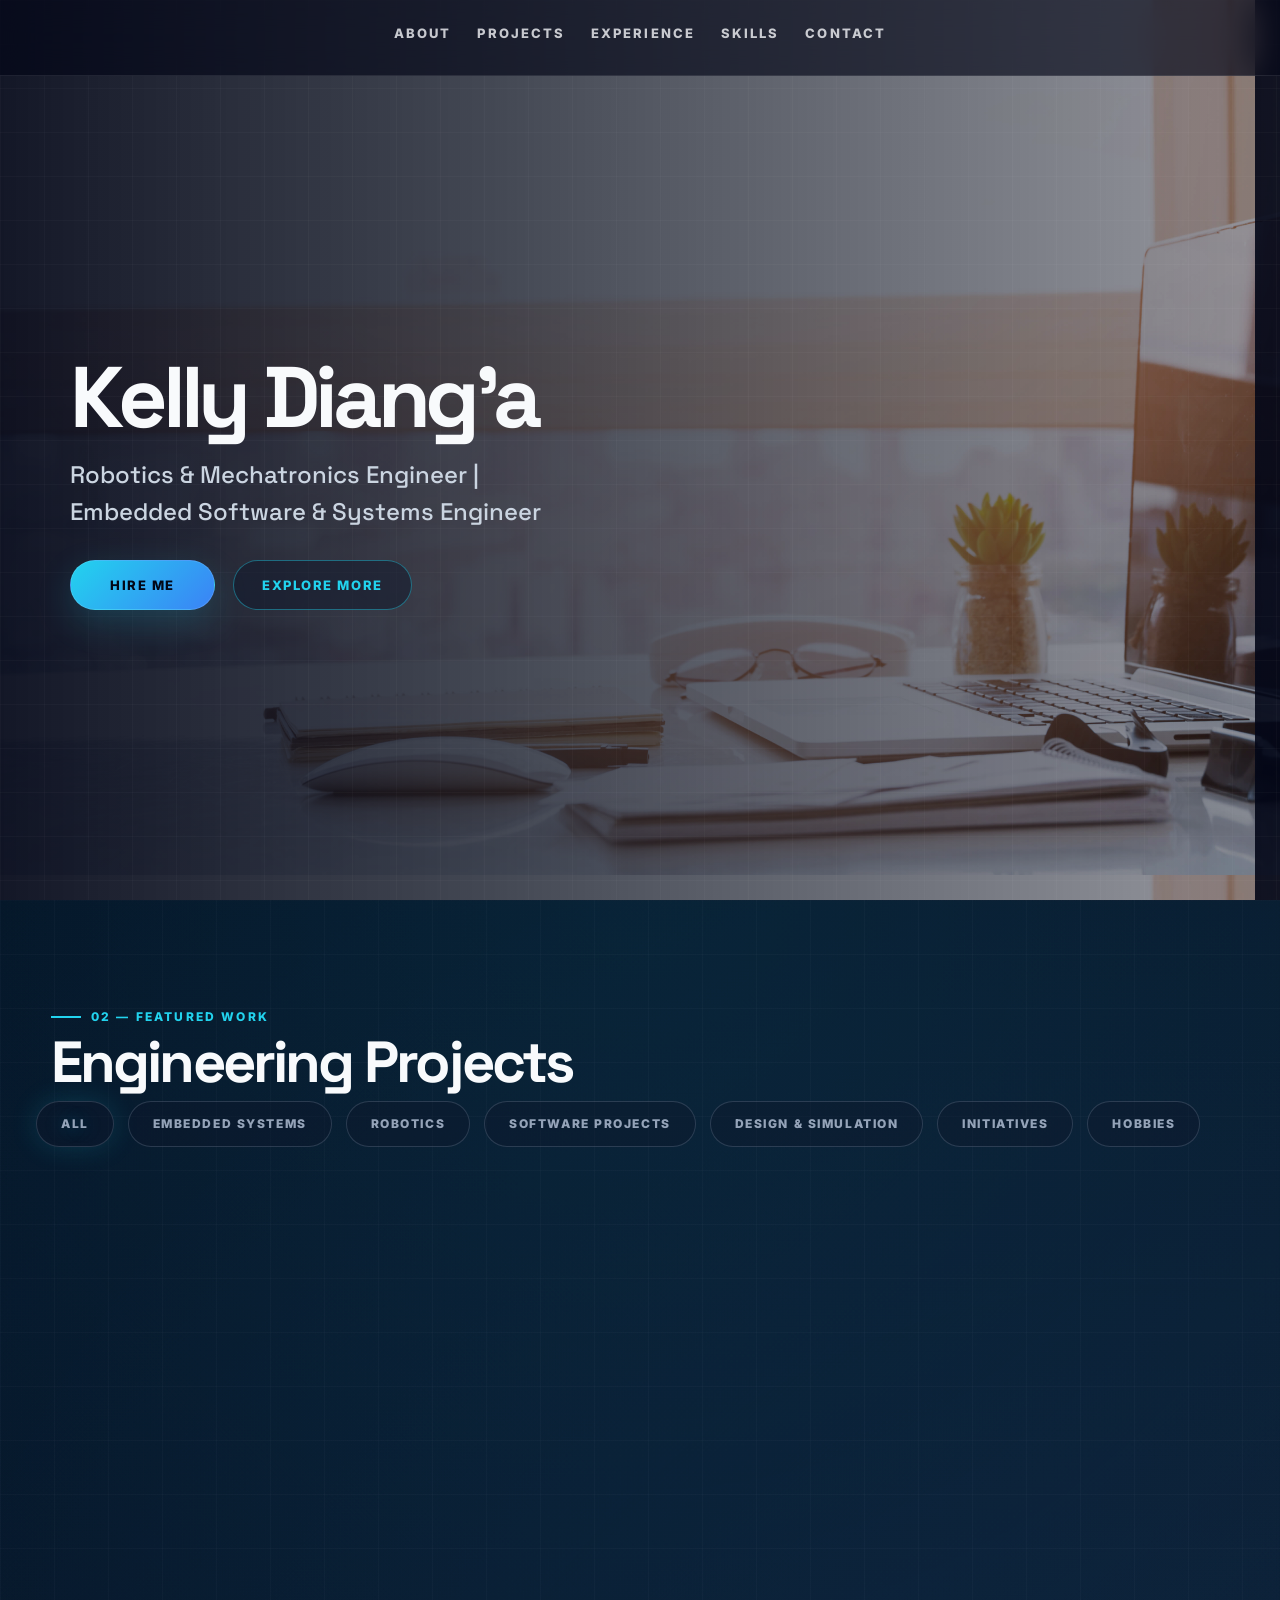
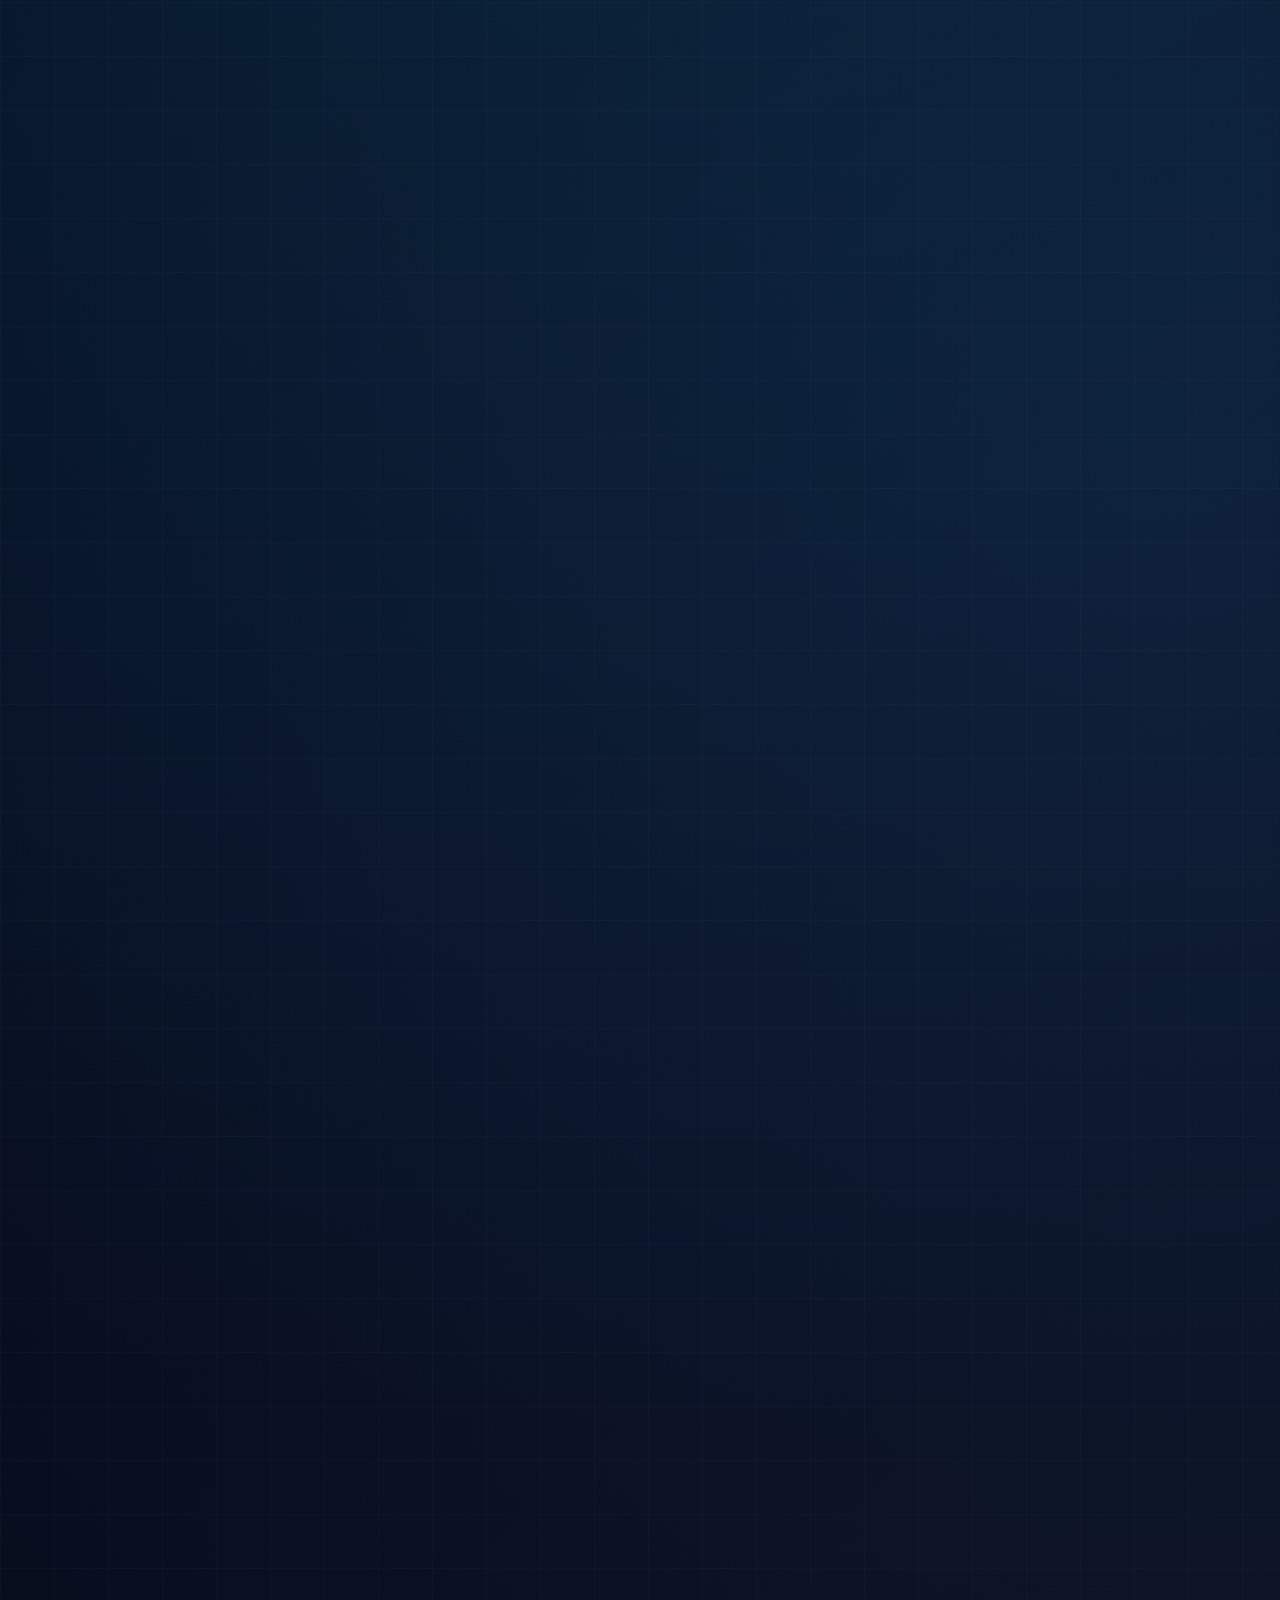
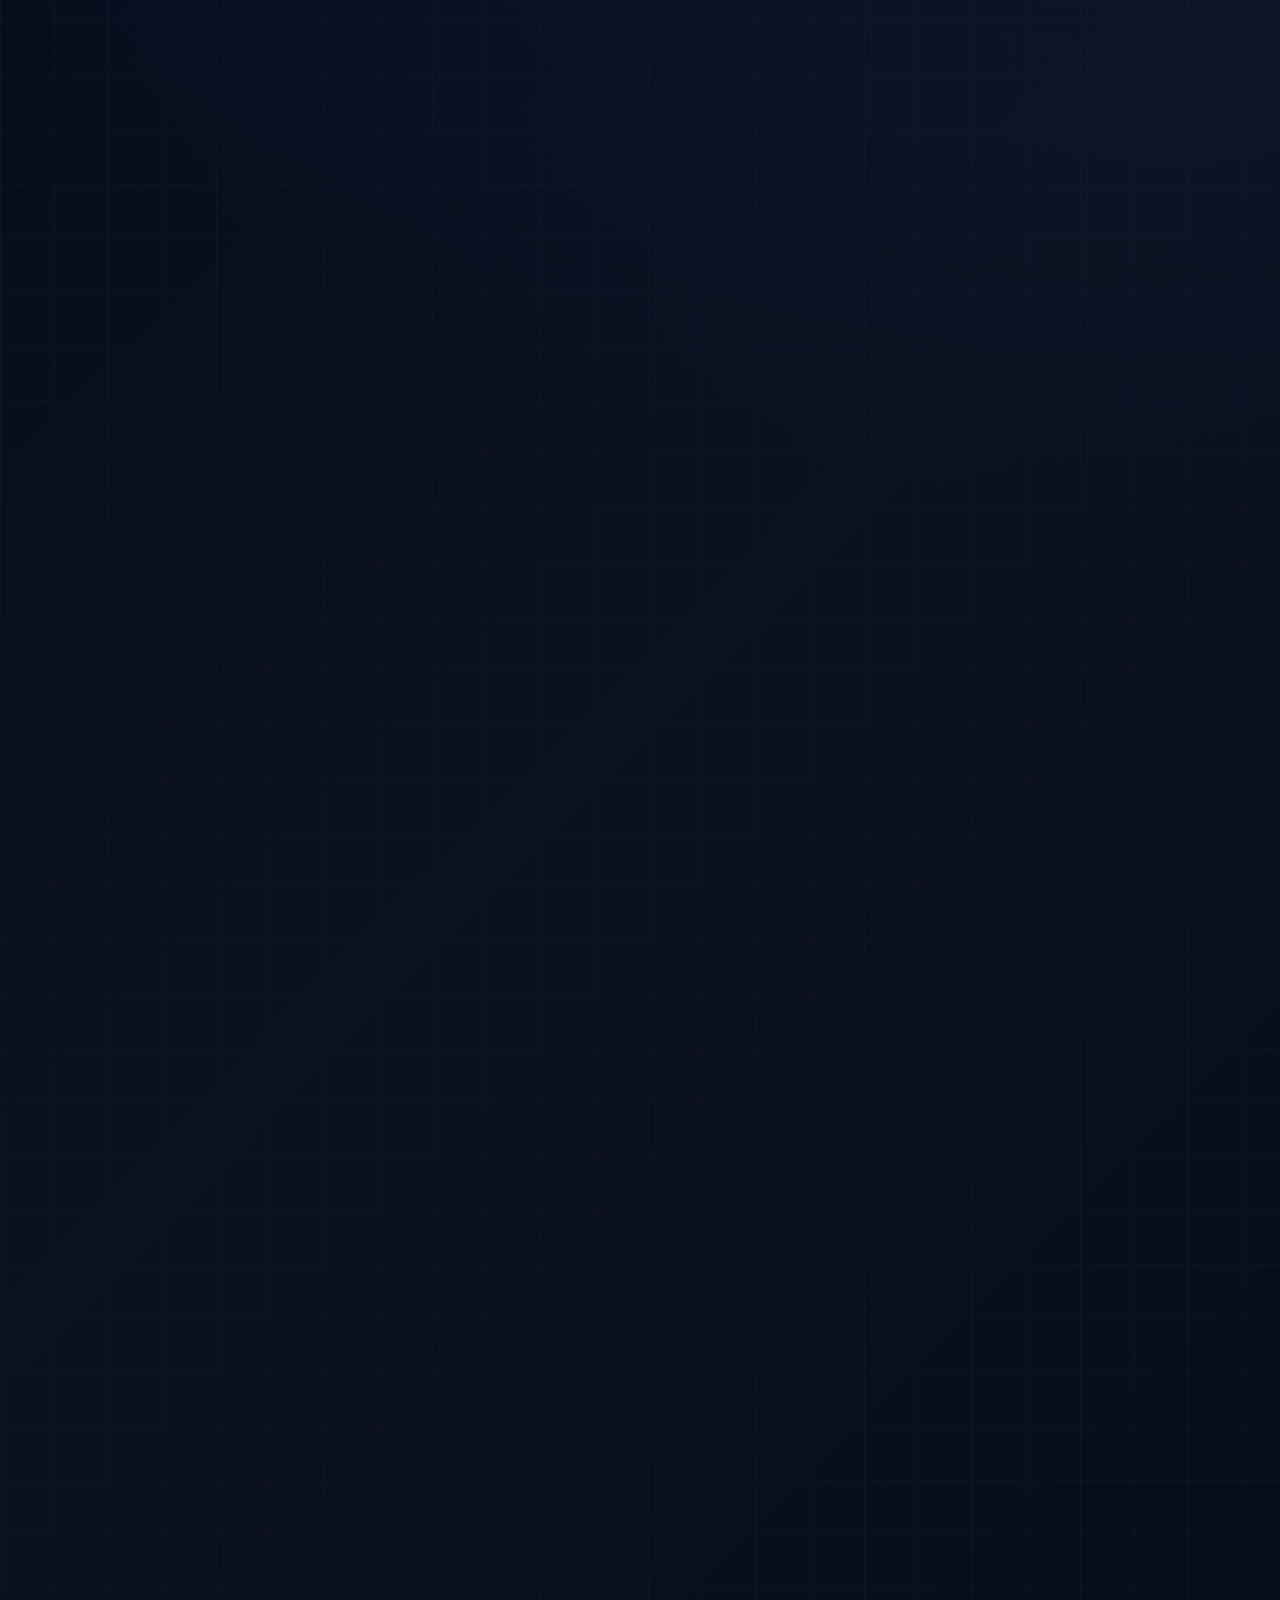
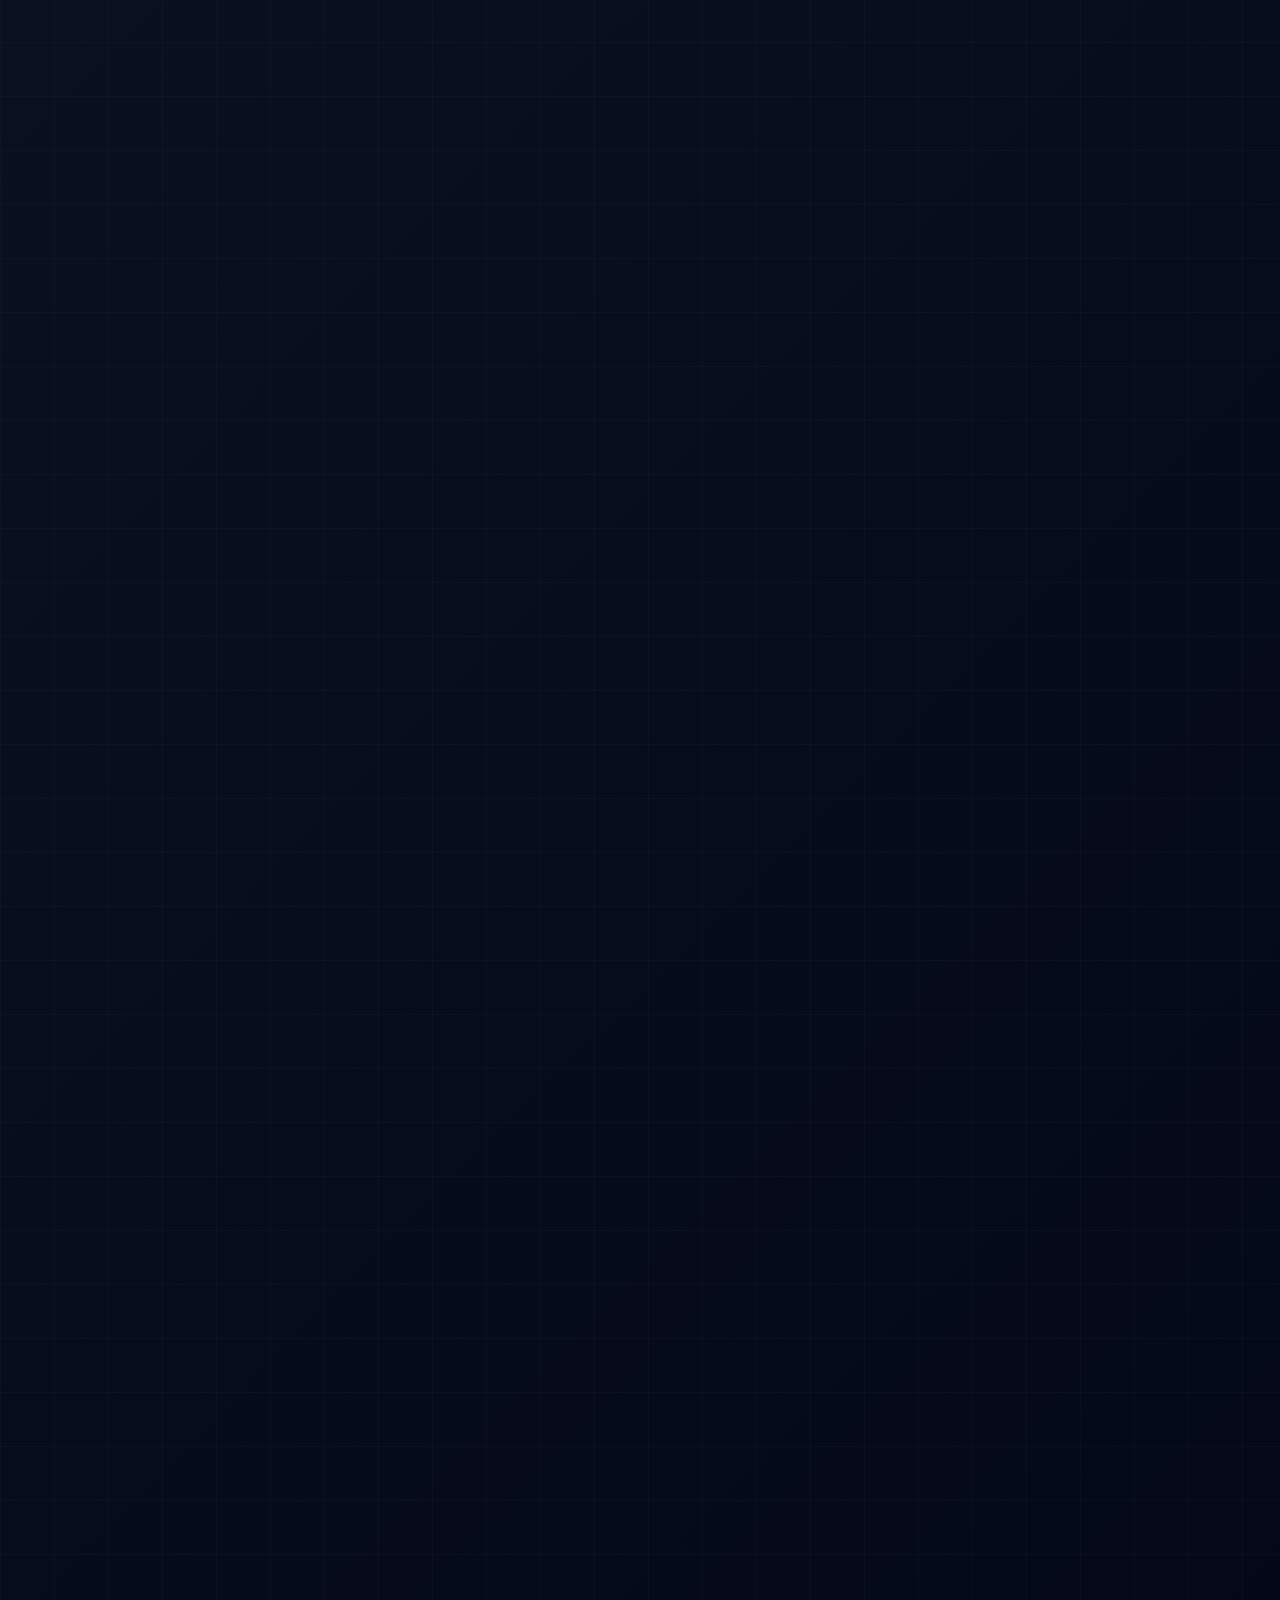
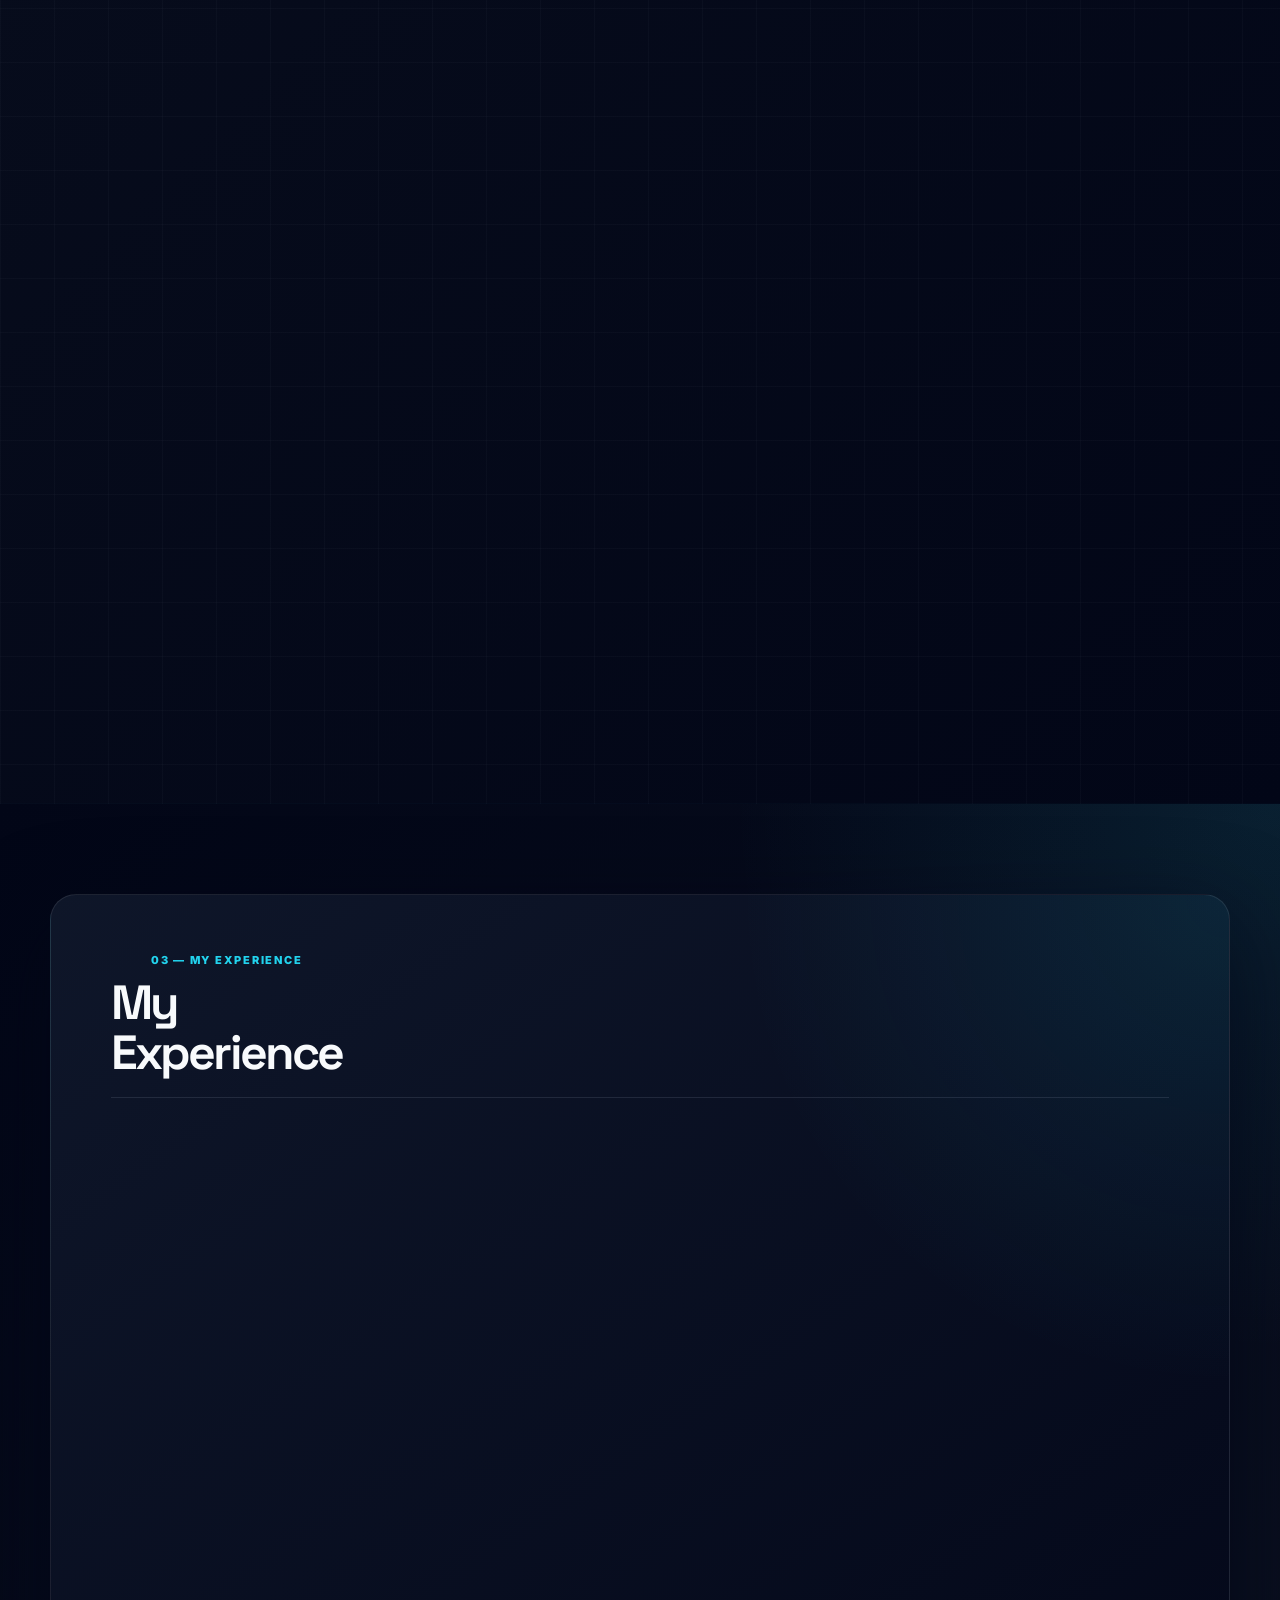
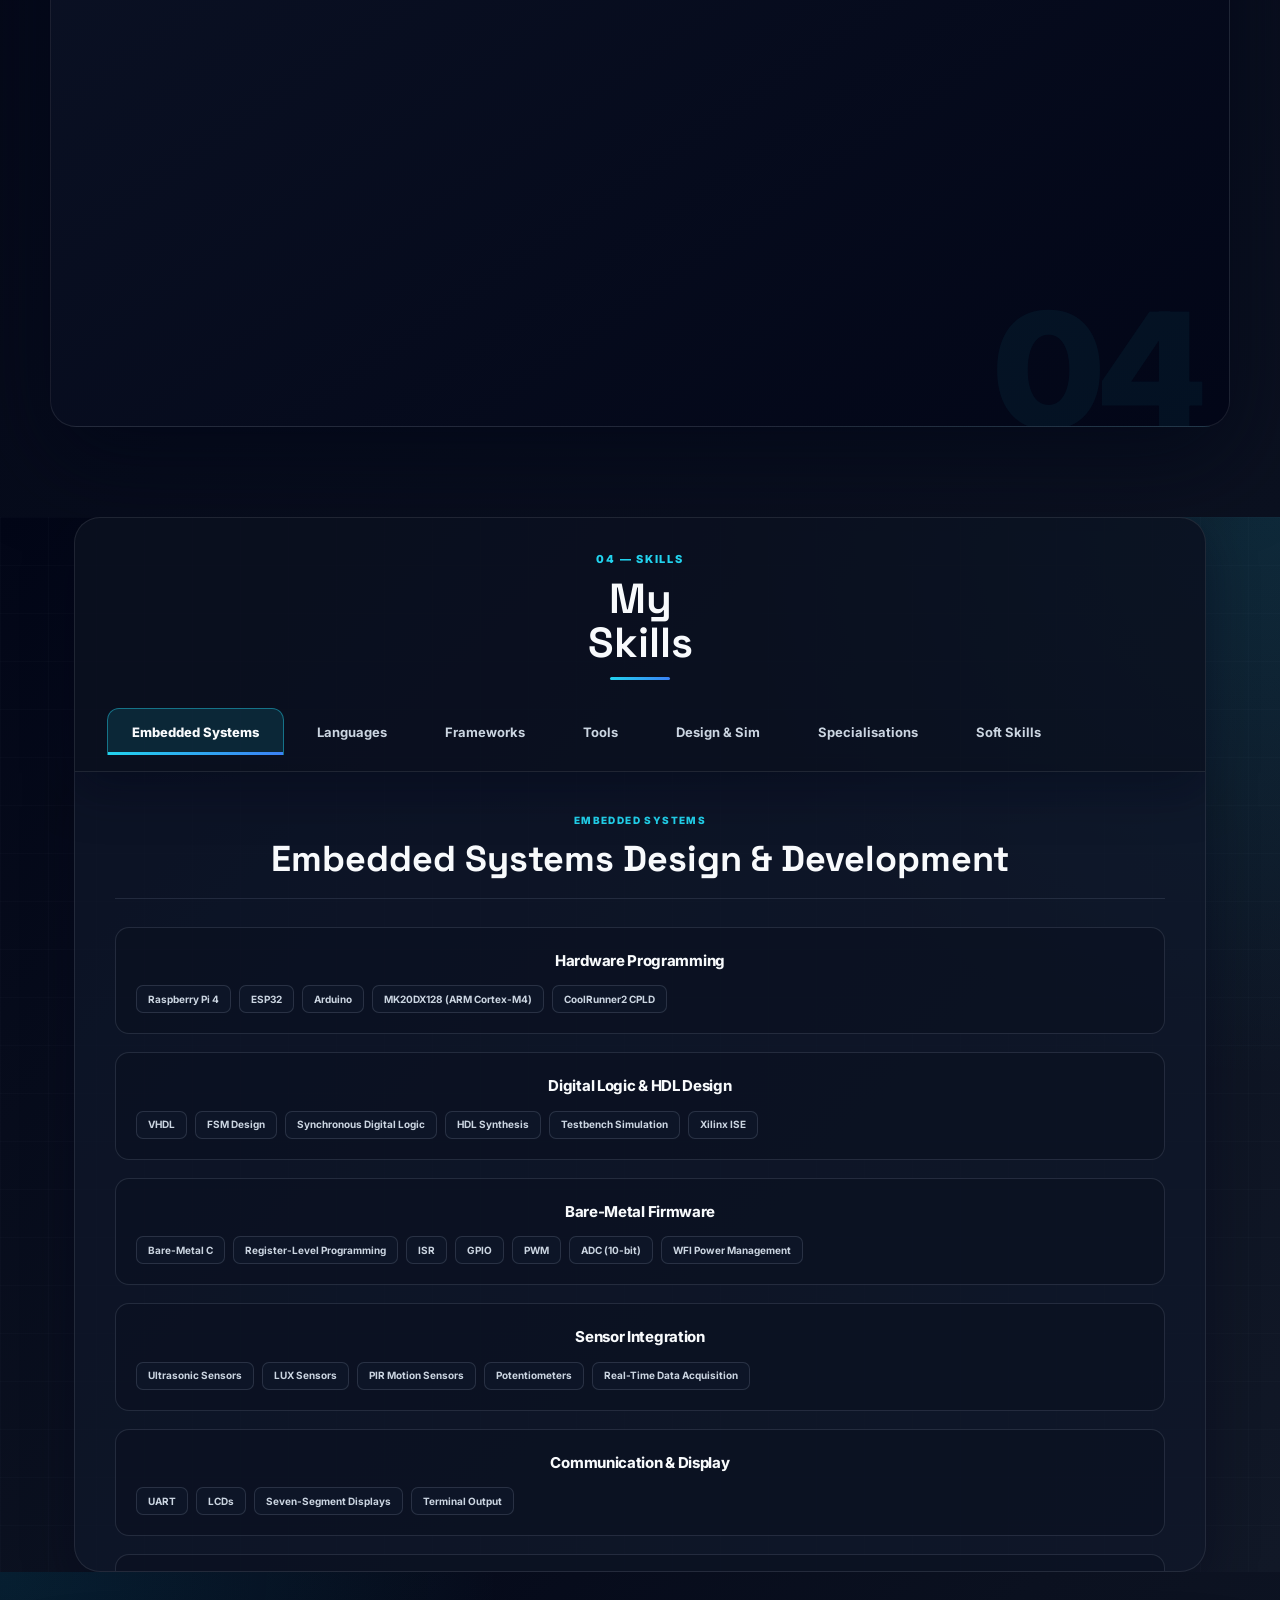
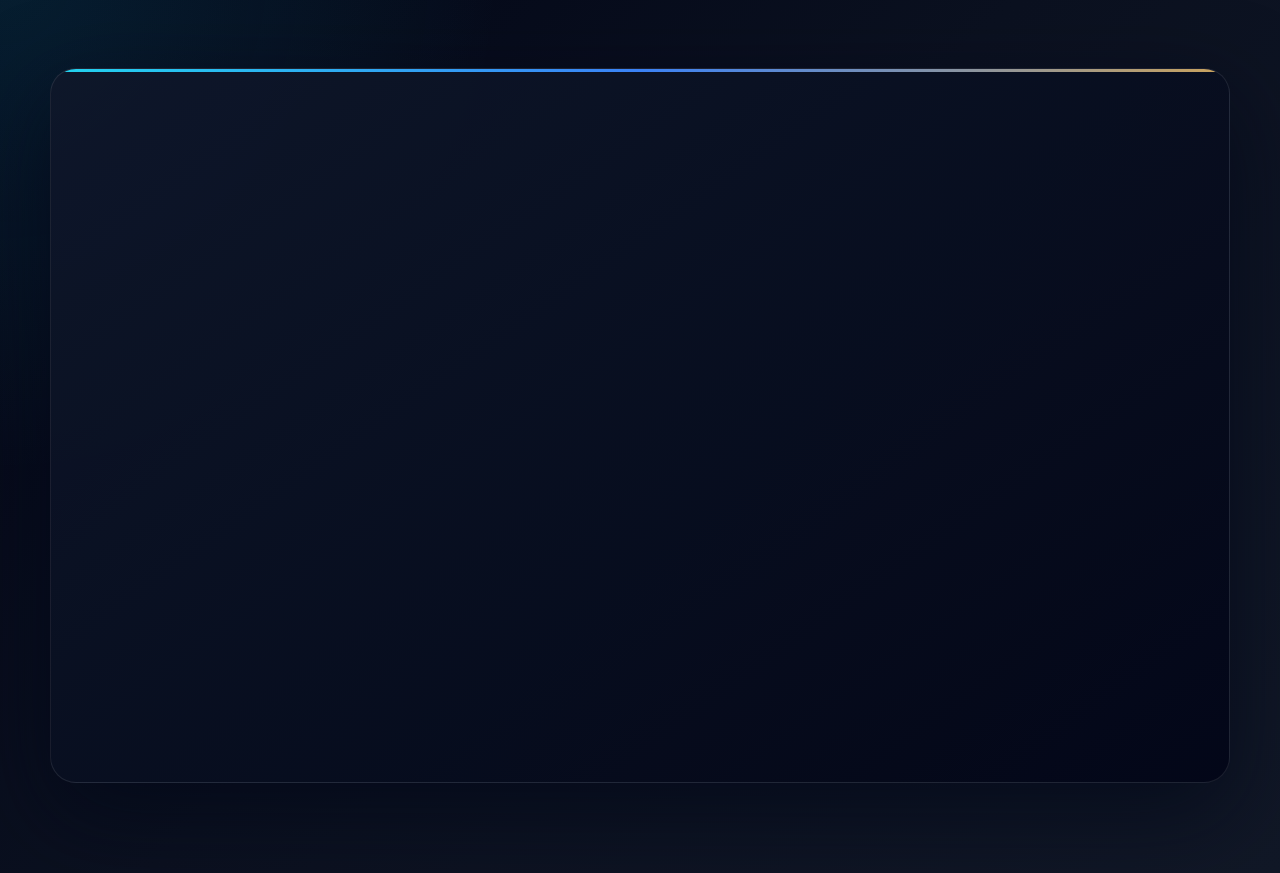
==== commit 297b0a1a: "Update: portfolio branding and About section" ====
--- a/index.html
+++ b/index.html
@@ -50,7 +50,10 @@
             <div class="display-table">
                 <div class="table-cell" data-aos="fade-up" data-aos-delay="0">
                     <h1>Kelly Diang'a</h1>
-                    <h3>Robotics & Mechatronics Engineer | <br> Embedded Software Engineer | Software Developer</h3>
+                    <h3>
+                        Robotics &amp; Mechatronics Engineer | <br>
+                        Embedded Software &amp; Systems Engineer
+                    </h3>
                     <a href="#about-contact" class="btn btn-fill ">Hire me</a>
                     <div class="clearfix visible-xxs"></div>
                     <a href="#projects" class="btn btn-border">Explore more</a>
@@ -606,7 +609,7 @@
                         </div>
                         <div class="exp-detail">
                             <ul class="exp-bullets">
-                                <li>Inspiring 100+ students to careers in STEM through workshops and outreach activities.</li>
+                                <li>Inspiring 200+ students to careers in STEM through workshops and outreach activities.</li>
                                 <li>Facilitating hands-on sessions on building and programming robots using LEGO SPIKE, Scratch, and micro:bits to promote interest in engineering and technology careers.</li>
                             </ul>
                         </div>
@@ -889,18 +892,26 @@
             <hr class="about-rule">
 
             <div class="about-body">
-                <p>Hello! I'm Kelly, a Robotics &amp; Mechatronics Engineering graduate building my career in embedded software engineering, intelligent systems, and software development. My interests include firmware development, robotics, automation, IoT, and embedded systems.</p>
-                <p>I enjoy collaborating across disciplines and connecting with people interested in technology, engineering, innovation, and problem-solving.</p>
-                
+                <p>
+                    Hello! I'm Kelly, a Robotics &amp; Mechatronics Engineering graduate and MSc Software Engineering student interested in developing, analysing and integrating software for physical systems.
+                </p>
+
+                <p>
+                    My experience spans embedded firmware, robotics, control and monitoring systems, hardware-software integration, system testing and technical problem-solving. I am especially interested in work where software interacts with real hardware, including vehicles, robots, sensors, actuators and intelligent devices.
+                </p>
+
+                <p>
+                    I enjoy collaborating across disciplines, learning from different perspectives and connecting with people interested in engineering, technology, innovation and meaningful problem-solving.
+                </p>
             </div>
 
             <div class="about-chips about-chips-inline">
                 <div class="about-chip">
-                    <div class="about-chip-num">100+</div>
+                    <div class="about-chip-num">200+</div>
                     <div class="about-chip-lbl">Students inspired</div>
                 </div>
                 <div class="about-chip">
-                    <div class="about-chip-num">4+</div>
+                    <div class="about-chip-num">10+</div>
                     <div class="about-chip-lbl">Projects built</div>
                 </div>
                 <div class="about-chip">
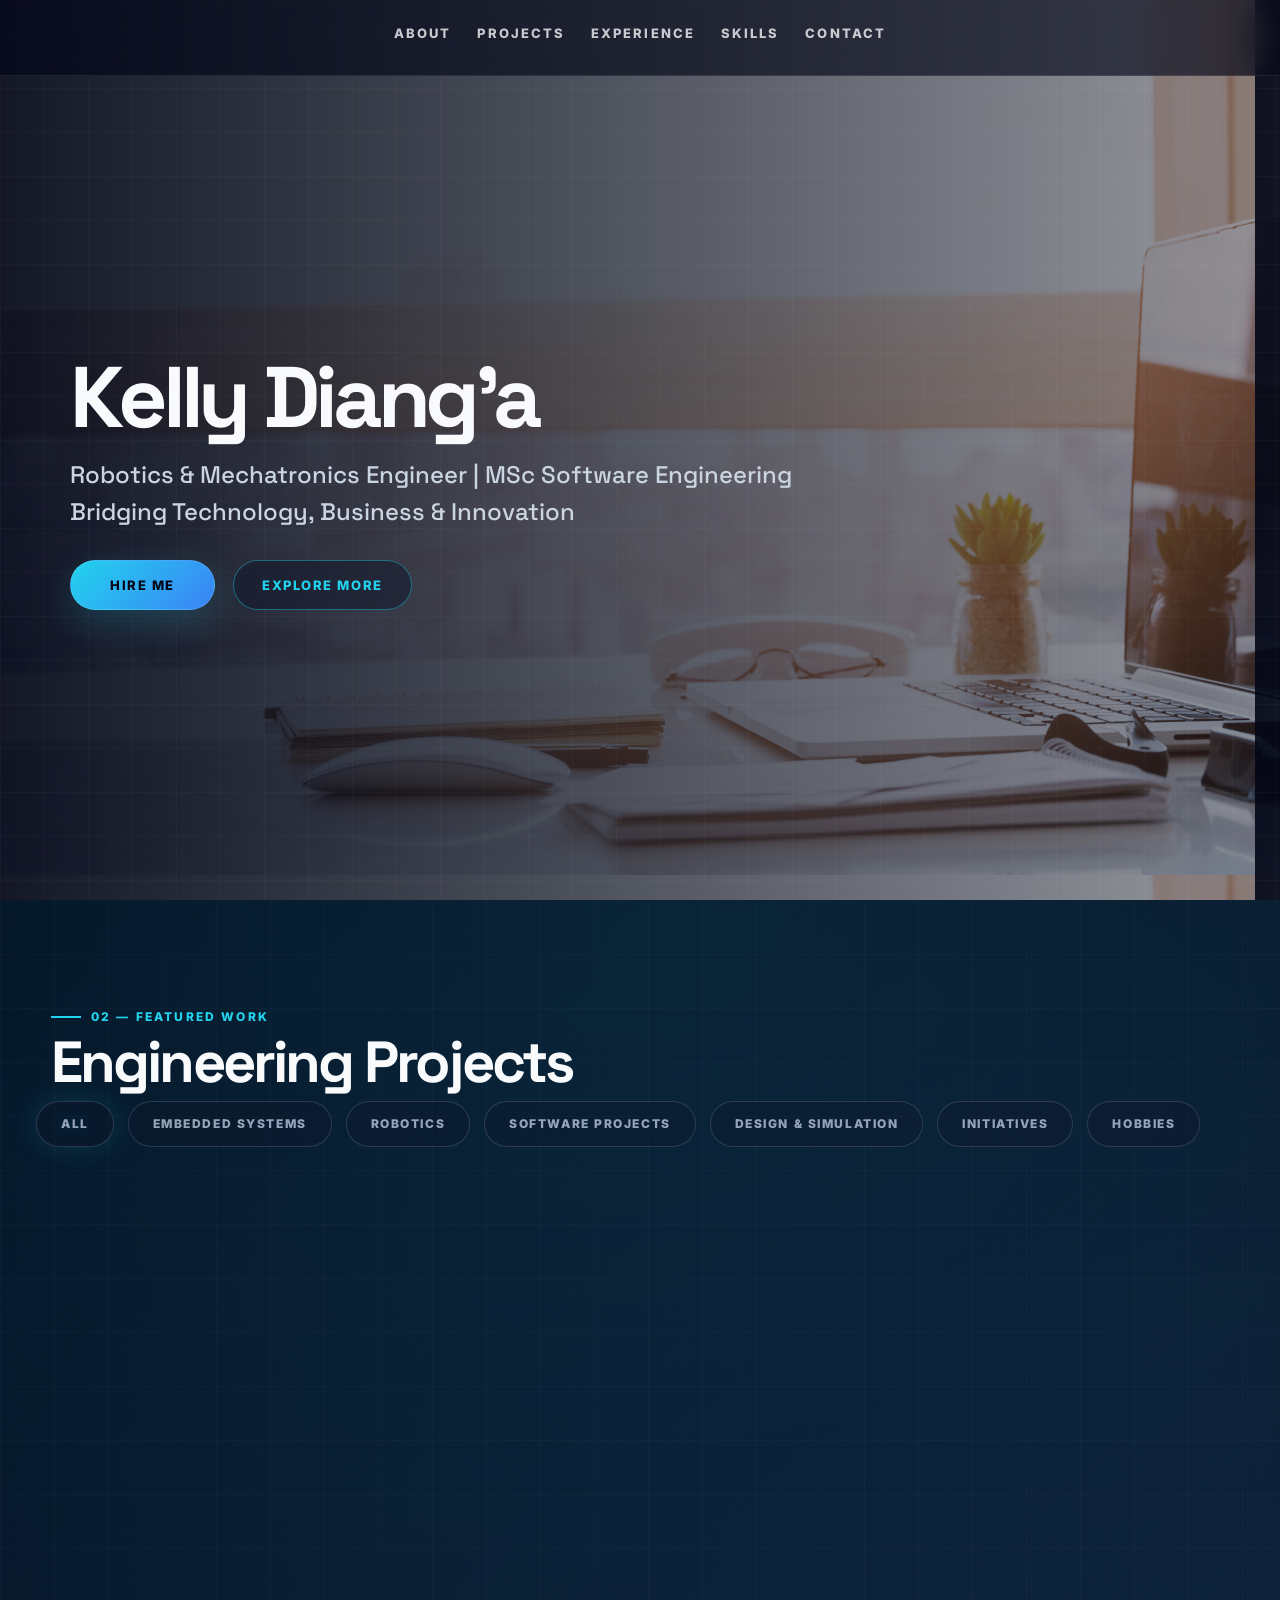
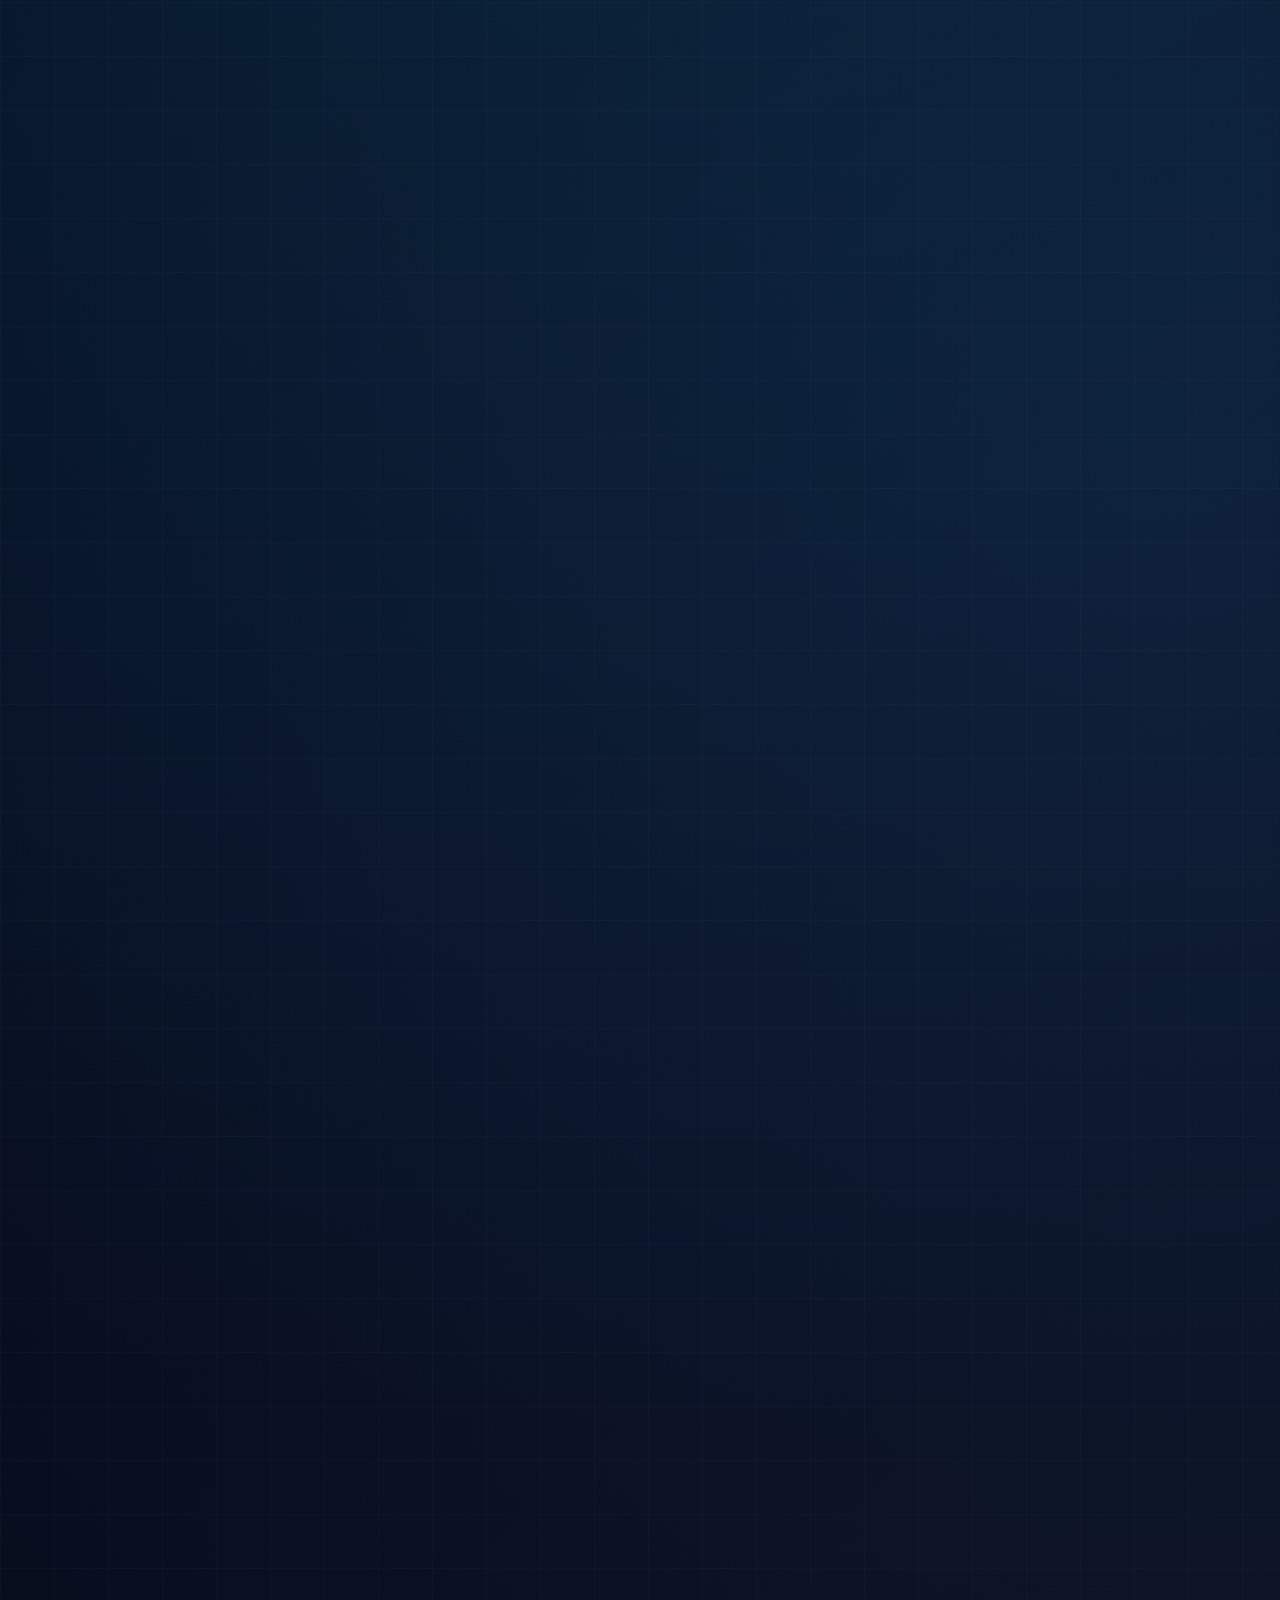
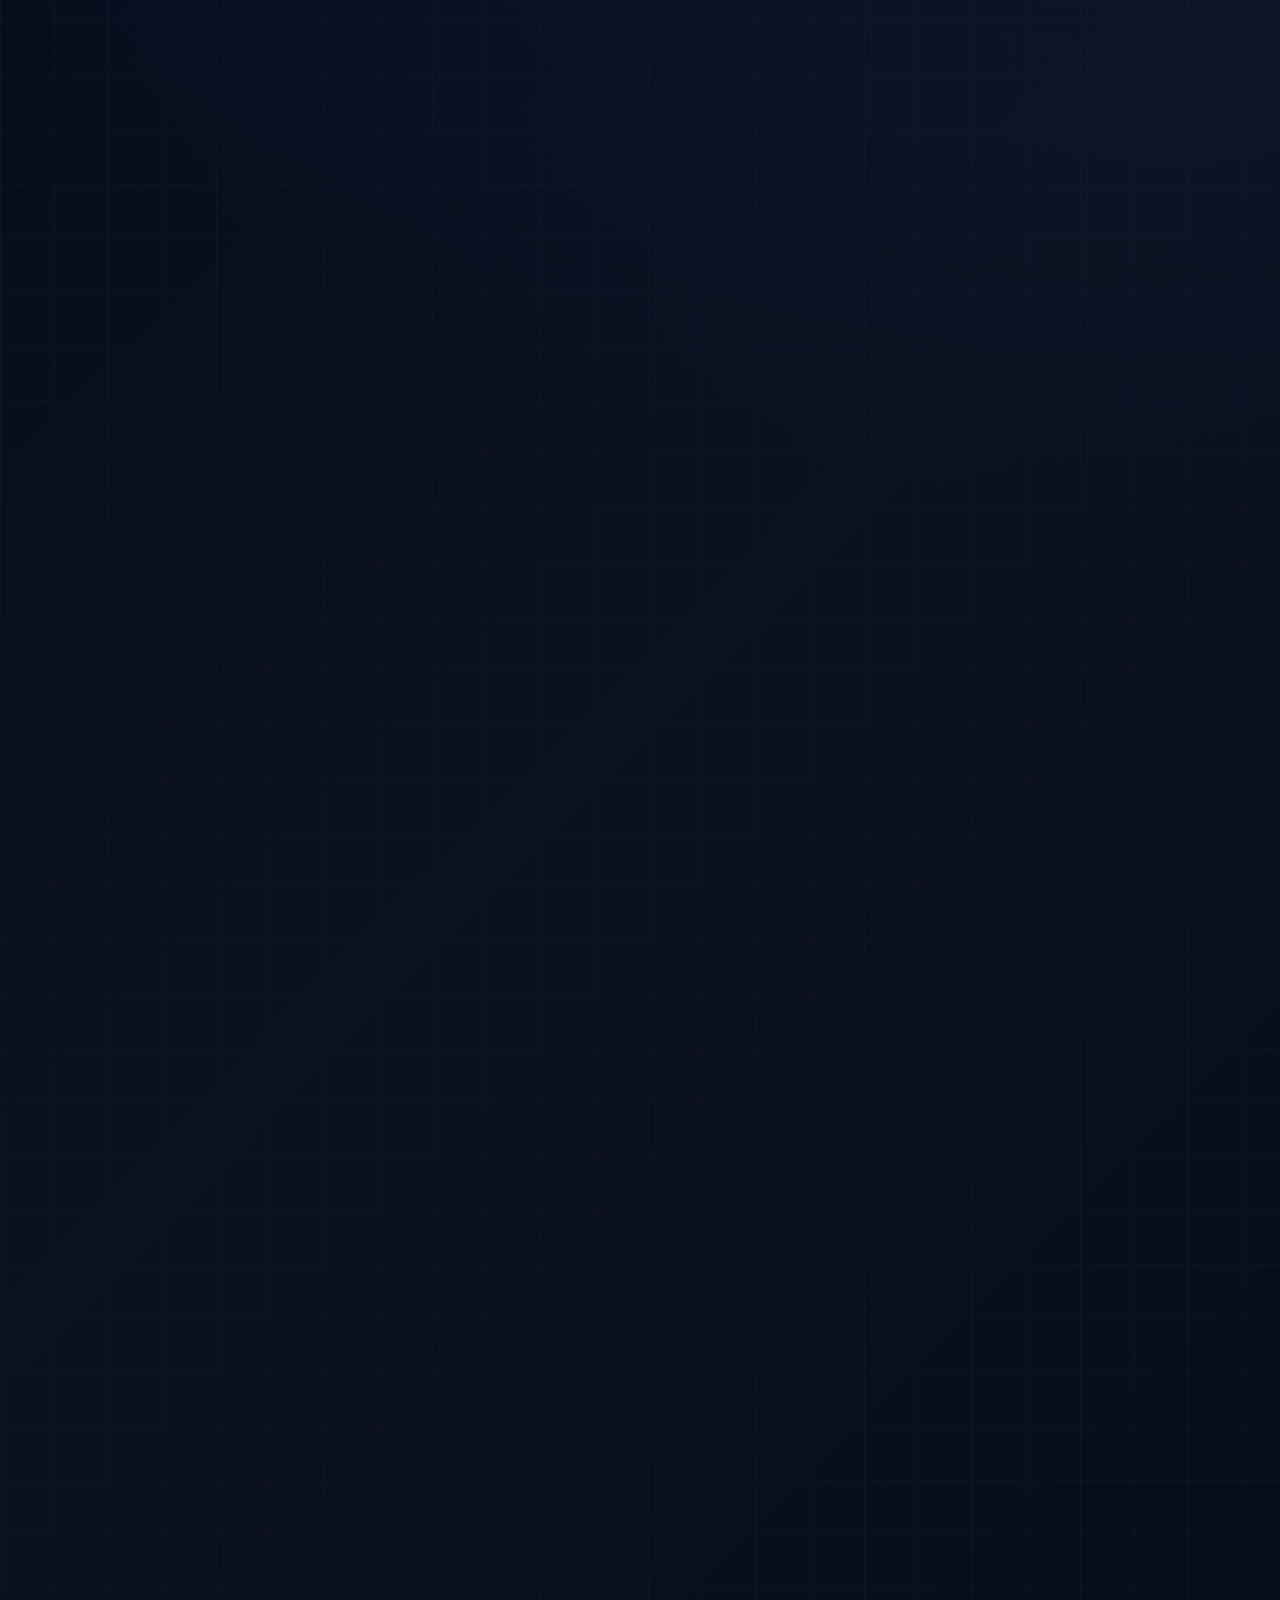
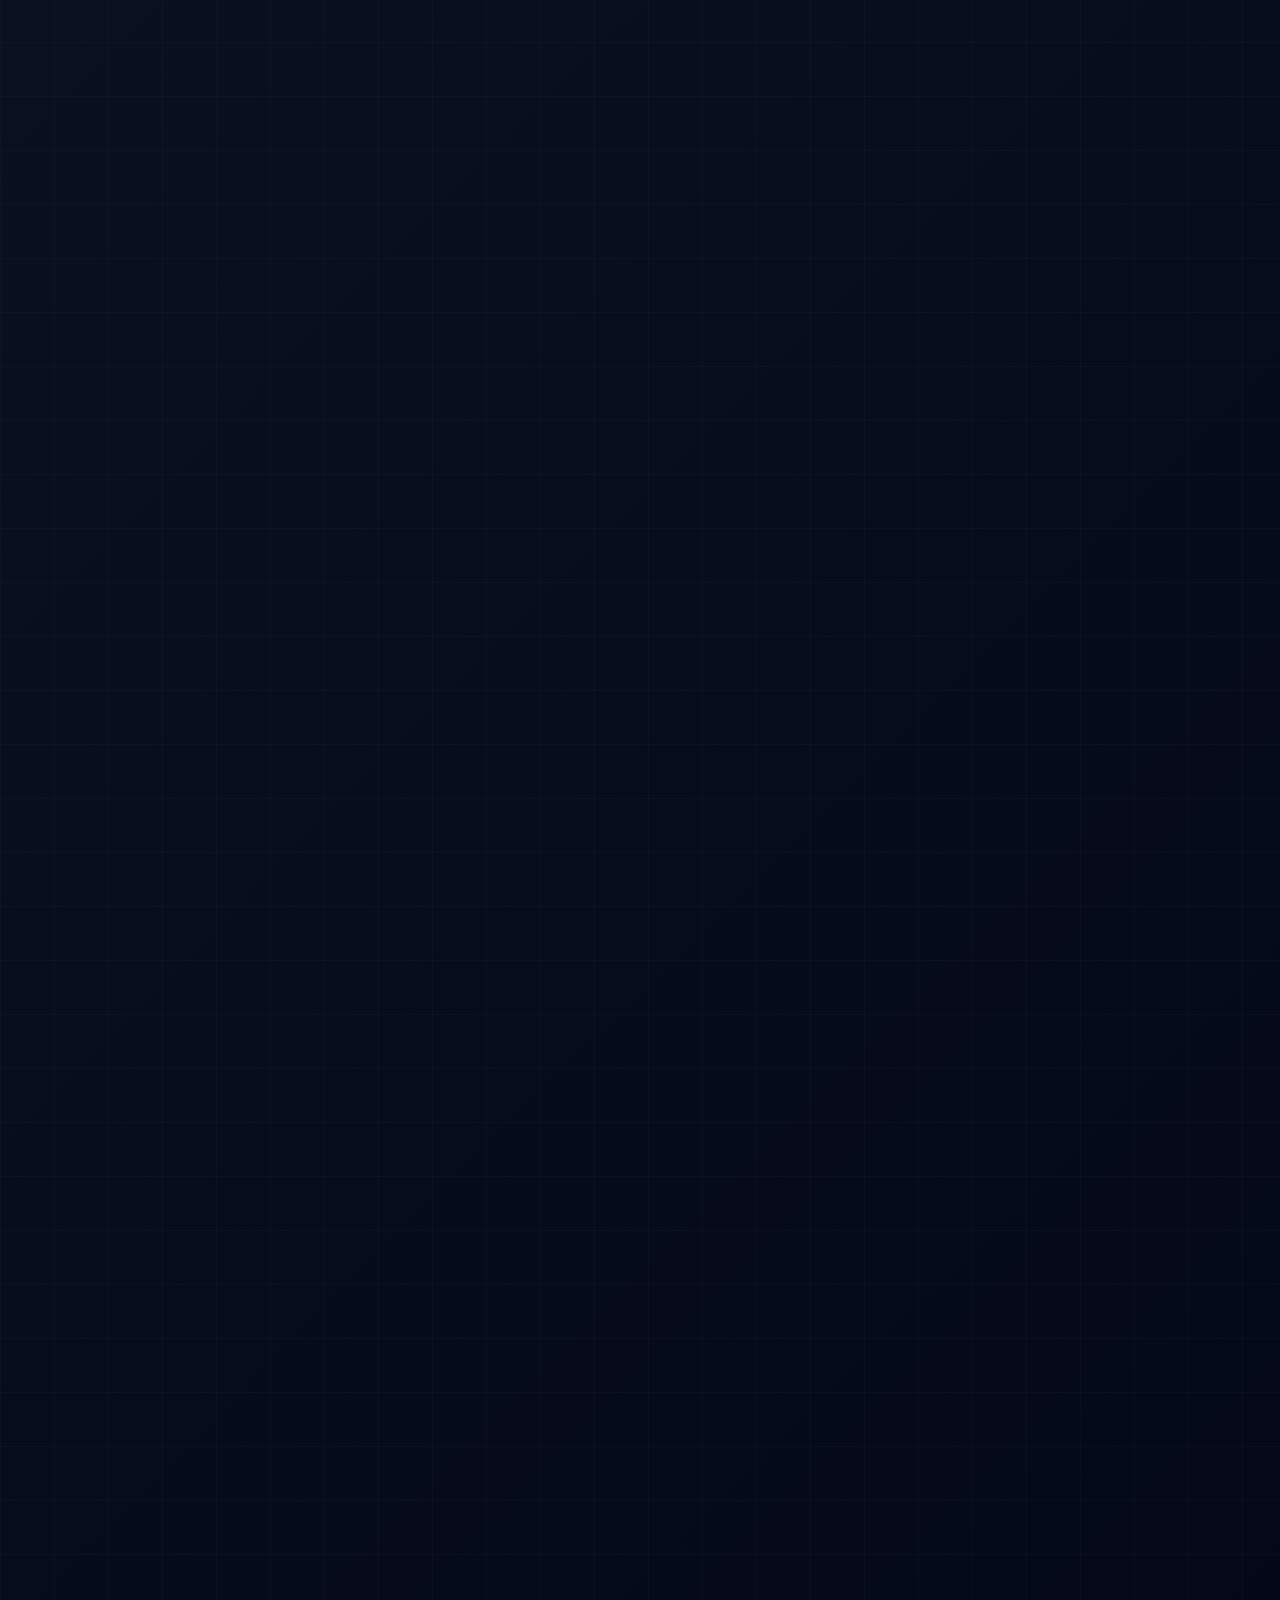
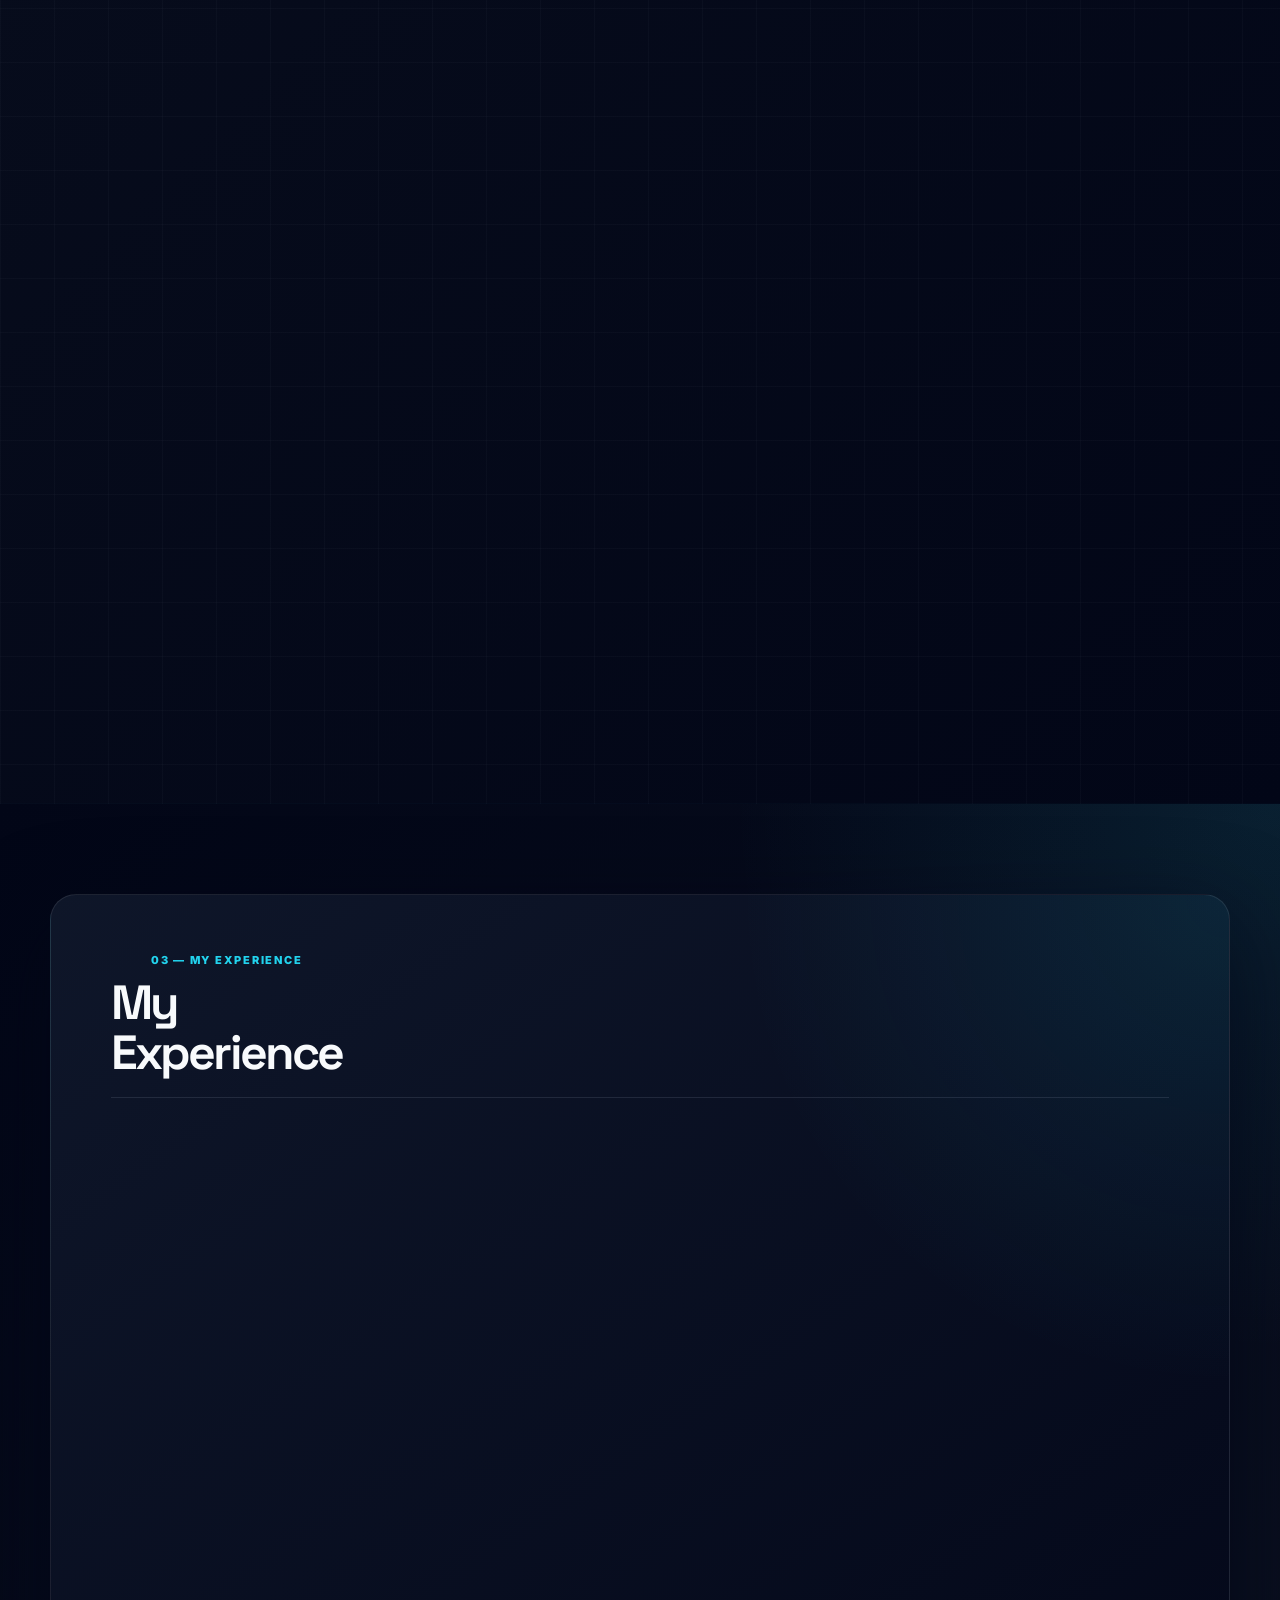
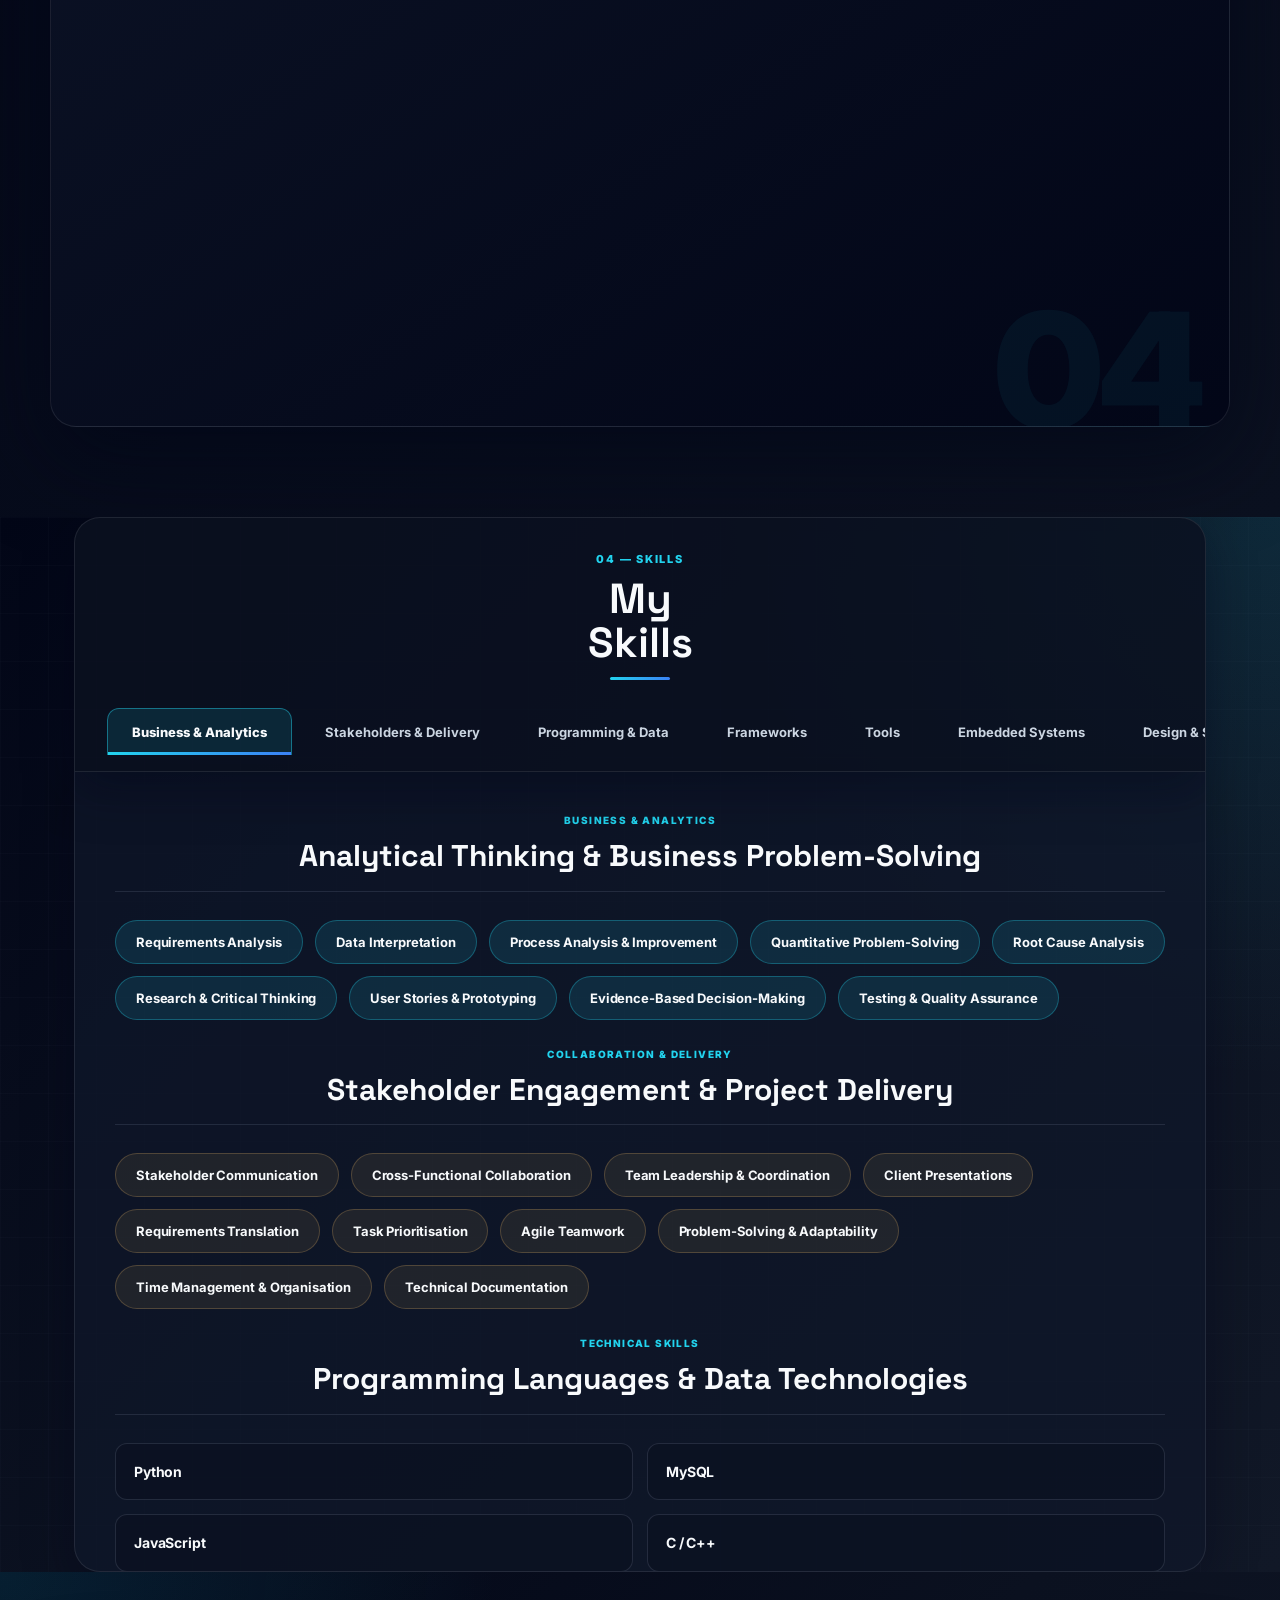
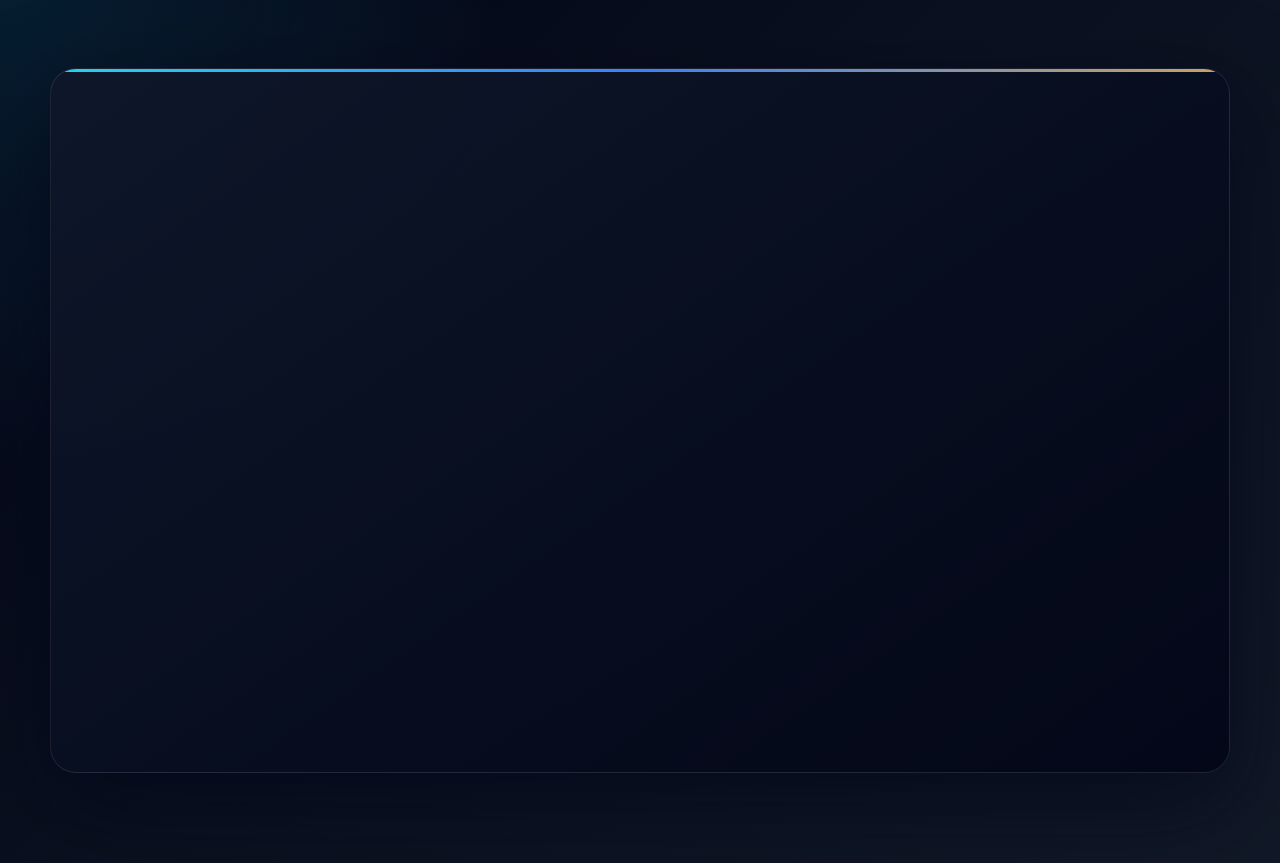
==== commit 60297345: "git commit -m "Refactor portfolio to highlight business analytics, stakeholder engagement, and techn" ====
--- a/index.html
+++ b/index.html
@@ -51,8 +51,8 @@
                 <div class="table-cell" data-aos="fade-up" data-aos-delay="0">
                     <h1>Kelly Diang'a</h1>
                     <h3>
-                        Robotics &amp; Mechatronics Engineer | <br>
-                        Embedded Software &amp; Systems Engineer
+                        Robotics &amp; Mechatronics Engineer | MSc Software Engineering <br>
+                        Bridging Technology, Business &amp; Innovation
                     </h3>
                     <a href="#about-contact" class="btn btn-fill ">Hire me</a>
                     <div class="clearfix visible-xxs"></div>
@@ -95,6 +95,69 @@
                         <div class="no-padding portfolio_container clearfix" data-aos="fade-up">
 
                              <!-- ===================Embedded Systems========== -->
+
+                        <!--
+                        ARIA PROJECT CARD TEMPORARILY HIDDEN UNTIL IP FILING
+
+                        <div class="col-md-4 col-sm-6 embedded programming">
+                            <div class="project-card-with-links">
+
+                                <a id="demo29"
+                                href="#animatedModal29"
+                                class="portfolio_item portfolio-card-main"
+                                data-modal-target="animatedModal29">
+
+                                    <img src="img/portfolio/aria-driver-companion.svg"
+                                        loading="lazy"
+                                        alt="ARIA human-centred driver alertness companion interactive demonstration"
+                                        class="img-responsive" />
+
+                                    <div class="portfolio_item_hover">
+                                        <div class="portfolio-border clearfix">
+                                            <div class="item_info">
+                                                <span>ARIA: Human-Centred Driver Alertness Companion</span>
+
+                                                <p>Embedded automotive companion concept and prototype in development, designed to work alongside existing driver-monitoring systems through context-aware software, haptic seat feedback, and short voice interactions.</p>
+
+                                                <div class="portfolio-tech-tags">
+                                                    <span>Embedded Systems</span>
+                                                    <span>Automotive Systems</span>
+                                                    <span>Raspberry Pi</span>
+                                                    <span>Embedded Linux</span>
+                                                    <span>Python</span>
+                                                    <span>Driver Monitoring Integration</span>
+                                                    <span>Haptic Feedback</span>
+                                                    <span>Voice Interaction</span>
+                                                    <span>Human–Machine Interaction</span>
+                                                    <span>System Architecture</span>
+                                                    <span>Hardware–Software Integration</span>
+                                                    <span>Prototype Development</span>
+                                                </div>
+                                            </div>
+                                        </div>
+                                    </div>
+                                </a>
+
+                                <div class="portfolio-card-actions">
+                                    <a href="#animatedModal29"
+                                    class="portfolio-action-link"
+                                    onclick="document.getElementById('demo29').click(); return false;">
+                                        Learn More ↗
+                                    </a>
+
+                                    <a href="projects/aria/ARIA_Driver_Companion_Interactive_Demo_Kelly_Dianga.html"
+                                    class="portfolio-action-link"
+                                    target="_blank"
+                                    rel="noopener noreferrer">
+                                        Launch Interactive Demo ↗
+                                    </a>
+                                </div>
+
+                            </div>
+                        </div>
+
+                        END HIDDEN ARIA PROJECT CARD
+                        -->
                           <!-- single work -->
                         <div class="col-md-4 col-sm-6 embedded">
                             <div class="project-card-with-links">
@@ -614,7 +677,7 @@
                             </ul>
                         </div>
                         <div class="exp-pill">
-                            <span class="exp-pill-text">Oct 2025 — Present</span>
+                            <span class="exp-pill-text">Oct 2025 — Sept 2026</span>
                         </div>
                     </div>
  
@@ -690,34 +753,209 @@
                     <div class="containers">
  
                         <!-- ── Design D: nav left + content right ── -->
+                       
                         <div class="sk-layout">
- 
-                            <!-- LEFT: dark charcoal nav panel -->
+
+                            <!-- LEFT: SKILLS NAVIGATION -->
                             <div class="sk-nav-panel">
                                 <div class="sk-nav-top">
                                     <p class="sk-nav-label">04 — Skills</p>
                                     <h2 class="sk-nav-title">My<br>Skills</h2>
                                     <hr class="sk-nav-rule">
                                 </div>
+
                                 <nav class="sk-nav-list">
-                                    <a href="#sk-embedded"  class="sk-nav-item sk-nav-item-active">Embedded Systems</a>
-                                    <a href="#sk-languages" class="sk-nav-item">Languages</a>
+                                    <a href="#sk-analytics" class="sk-nav-item sk-nav-item-active">Business &amp; Analytics</a>
+                                    <a href="#sk-soft" class="sk-nav-item">Stakeholders &amp; Delivery</a>
+                                    <a href="#sk-languages" class="sk-nav-item">Programming &amp; Data</a>
                                     <a href="#sk-frameworks" class="sk-nav-item">Frameworks</a>
-                                    <a href="#sk-tools"     class="sk-nav-item">Tools</a>
-                                    <a href="#sk-design"    class="sk-nav-item">Design &amp; Sim</a>
-                                    <a href="#sk-spec"      class="sk-nav-item">Specialisations</a>
-                                    <a href="#sk-soft"      class="sk-nav-item">Soft Skills</a>
+                                    <a href="#sk-tools" class="sk-nav-item">Tools</a>
+                                    <a href="#sk-embedded" class="sk-nav-item">Embedded Systems</a>
+                                    <a href="#sk-design" class="sk-nav-item">Design &amp; Sim</a>
+                                    <a href="#sk-spec" class="sk-nav-item">Specialisations</a>
                                 </nav>
                             </div>
- 
-                            <!-- RIGHT: parchment content panel -->
+
+                            <!-- RIGHT: SKILLS CONTENT -->
                             <div class="sk-content-panel">
- 
-                                <!-- EMBEDDED SYSTEMS -->
+
+                                <!-- 01. BUSINESS & ANALYTICAL SKILLS -->
+                                <div id="sk-analytics" class="sk-block">
+                                    <p class="sk-section-label">Business &amp; Analytics</p>
+                                    <h3 class="sk-section-title">
+                                        Analytical Thinking &amp; Business Problem-Solving
+                                    </h3>
+                                    <hr class="sk-rule">
+
+                                    <div class="pill-row">
+                                        <span class="sk-pill">Requirements Analysis</span>
+                                        <span class="sk-pill">Data Interpretation</span>
+                                        <span class="sk-pill">Process Analysis &amp; Improvement</span>
+                                        <span class="sk-pill">Quantitative Problem-Solving</span>
+                                        <span class="sk-pill">Root Cause Analysis</span>
+                                        <span class="sk-pill">Research &amp; Critical Thinking</span>
+                                        <span class="sk-pill">User Stories &amp; Prototyping</span>
+                                        <span class="sk-pill">Evidence-Based Decision-Making</span>
+                                        <span class="sk-pill">Testing &amp; Quality Assurance</span>
+                                    </div>
+                                </div><br/>
+
+                                <!-- 02. STAKEHOLDERS & PROJECT DELIVERY -->
+                                <div id="sk-soft" class="sk-block">
+                                    <p class="sk-section-label">Collaboration &amp; Delivery</p>
+                                    <h3 class="sk-section-title">
+                                        Stakeholder Engagement &amp; Project Delivery
+                                    </h3>
+                                    <hr class="sk-rule">
+
+                                    <div class="pill-row">
+                                        <span class="soft-pill">Stakeholder Communication</span>
+                                        <span class="soft-pill">Cross-Functional Collaboration</span>
+                                        <span class="soft-pill">Team Leadership &amp; Coordination</span>
+                                        <span class="soft-pill">Client Presentations</span>
+                                        <span class="soft-pill">Requirements Translation</span>
+                                        <span class="soft-pill">Task Prioritisation</span>
+                                        <span class="soft-pill">Agile Teamwork</span>
+                                        <span class="soft-pill">Problem-Solving &amp; Adaptability</span>
+                                        <span class="soft-pill">Time Management &amp; Organisation</span>
+                                        <span class="soft-pill">Technical Documentation</span>
+                                    </div>
+                                </div><br/>
+
+                                <!-- 03. PROGRAMMING & DATA -->
+                                <div id="sk-languages" class="sk-block">
+                                    <p class="sk-section-label">Technical Skills</p>
+                                    <h3 class="sk-section-title">
+                                        Programming Languages &amp; Data Technologies
+                                    </h3>
+                                    <hr class="sk-rule">
+
+                                    <div class="sk-skills-grid">
+                                        <div class="sk-skill-item">
+                                            <div class="sk-skill-header"><span class="sk-skill-name">Python</span><span class="sk-skill-pct">70%</span></div>
+                                            <div class="progress"><div class="progress-bar" data-transitiongoal="70"></div></div>
+                                        </div>
+
+                                        <div class="sk-skill-item">
+                                            <div class="sk-skill-header"><span class="sk-skill-name">MySQL</span><span class="sk-skill-pct">65%</span></div>
+                                            <div class="progress"><div class="progress-bar" data-transitiongoal="65"></div></div>
+                                        </div>
+
+                                        <div class="sk-skill-item">
+                                            <div class="sk-skill-header"><span class="sk-skill-name">JavaScript</span><span class="sk-skill-pct">65%</span></div>
+                                            <div class="progress"><div class="progress-bar" data-transitiongoal="65"></div></div>
+                                        </div>
+
+                                        <div class="sk-skill-item">
+                                            <div class="sk-skill-header"><span class="sk-skill-name">C / C++</span><span class="sk-skill-pct">75%</span></div>
+                                            <div class="progress"><div class="progress-bar" data-transitiongoal="75"></div></div>
+                                        </div>
+
+                                        <div class="sk-skill-item">
+                                            <div class="sk-skill-header"><span class="sk-skill-name">HTML</span><span class="sk-skill-pct">90%</span></div>
+                                            <div class="progress"><div class="progress-bar" data-transitiongoal="90"></div></div>
+                                        </div>
+
+                                        <div class="sk-skill-item">
+                                            <div class="sk-skill-header"><span class="sk-skill-name">CSS</span><span class="sk-skill-pct">90%</span></div>
+                                            <div class="progress"><div class="progress-bar" data-transitiongoal="90"></div></div>
+                                        </div>
+
+                                        <div class="sk-skill-item">
+                                            <div class="sk-skill-header"><span class="sk-skill-name">Java</span><span class="sk-skill-pct">50%</span></div>
+                                            <div class="progress"><div class="progress-bar" data-transitiongoal="50"></div></div>
+                                        </div>
+
+                                        <div class="sk-skill-item">
+                                            <div class="sk-skill-header"><span class="sk-skill-name">PHP</span><span class="sk-skill-pct">50%</span></div>
+                                            <div class="progress"><div class="progress-bar" data-transitiongoal="50"></div></div>
+                                        </div>
+
+                                        <div class="sk-skill-item">
+                                            <div class="sk-skill-header"><span class="sk-skill-name">VHDL</span><span class="sk-skill-pct">60%</span></div>
+                                            <div class="progress"><div class="progress-bar" data-transitiongoal="60"></div></div>
+                                        </div>
+                                    </div>
+                                </div><br/>
+
+                                <!-- 04. FRAMEWORKS & VERSION CONTROL -->
+                                <div id="sk-frameworks" class="sk-block">
+                                    <p class="sk-section-label">Technical Skills</p>
+                                    <h3 class="sk-section-title">
+                                        Frameworks, Libraries &amp; Version Control
+                                    </h3>
+                                    <hr class="sk-rule">
+
+                                    <div class="sk-skills-grid">
+                                        <div class="sk-skill-item">
+                                            <div class="sk-skill-header"><span class="sk-skill-name">Git (Git Bash)</span><span class="sk-skill-pct">80%</span></div>
+                                            <div class="progress"><div class="progress-bar" data-transitiongoal="80"></div></div>
+                                        </div>
+
+                                        <div class="sk-skill-item">
+                                            <div class="sk-skill-header"><span class="sk-skill-name">GitLab</span><span class="sk-skill-pct">90%</span></div>
+                                            <div class="progress"><div class="progress-bar" data-transitiongoal="90"></div></div>
+                                        </div>
+
+                                        <div class="sk-skill-item">
+                                            <div class="sk-skill-header"><span class="sk-skill-name">GitHub</span><span class="sk-skill-pct">80%</span></div>
+                                            <div class="progress"><div class="progress-bar" data-transitiongoal="80"></div></div>
+                                        </div>
+
+                                        <div class="sk-skill-item">
+                                            <div class="sk-skill-header"><span class="sk-skill-name">Spring Boot</span><span class="sk-skill-pct">75%</span></div>
+                                            <div class="progress"><div class="progress-bar" data-transitiongoal="75"></div></div>
+                                        </div>
+
+                                        <div class="sk-skill-item">
+                                            <div class="sk-skill-header"><span class="sk-skill-name">Flask</span><span class="sk-skill-pct">50%</span></div>
+                                            <div class="progress"><div class="progress-bar" data-transitiongoal="50"></div></div>
+                                        </div>
+
+                                        <div class="sk-skill-item">
+                                            <div class="sk-skill-header"><span class="sk-skill-name">Laravel</span><span class="sk-skill-pct">50%</span></div>
+                                            <div class="progress"><div class="progress-bar" data-transitiongoal="50"></div></div>
+                                        </div>
+                                    </div>
+                                </div><br/>
+
+                                <!-- 05. DEVELOPMENT TOOLS -->
+                                <div id="sk-tools" class="sk-block">
+                                    <p class="sk-section-label">Technical Skills</p>
+                                    <h3 class="sk-section-title">Development Tools</h3>
+                                    <hr class="sk-rule">
+
+                                    <div class="sk-skills-grid">
+                                        <div class="sk-skill-item">
+                                            <div class="sk-skill-header"><span class="sk-skill-name">TensorFlow Lite</span><span class="sk-skill-pct">60%</span></div>
+                                            <div class="progress"><div class="progress-bar" data-transitiongoal="60"></div></div>
+                                        </div>
+
+                                        <div class="sk-skill-item">
+                                            <div class="sk-skill-header"><span class="sk-skill-name">OpenCV</span><span class="sk-skill-pct">60%</span></div>
+                                            <div class="progress"><div class="progress-bar" data-transitiongoal="60"></div></div>
+                                        </div>
+
+                                        <div class="sk-skill-item">
+                                            <div class="sk-skill-header"><span class="sk-skill-name">Arduino IDE</span><span class="sk-skill-pct">75%</span></div>
+                                            <div class="progress"><div class="progress-bar" data-transitiongoal="75"></div></div>
+                                        </div>
+
+                                        <div class="sk-skill-item">
+                                            <div class="sk-skill-header"><span class="sk-skill-name">RobotStudio</span><span class="sk-skill-pct">50%</span></div>
+                                            <div class="progress"><div class="progress-bar" data-transitiongoal="50"></div></div>
+                                        </div>
+                                    </div>
+                                </div><br/>
+
+                                <!-- 06. EMBEDDED SYSTEMS -->
                                 <div id="sk-embedded" class="sk-block">
-                                    <p class="sk-section-label">Embedded Systems</p>
-                                    <h3 class="sk-section-title">Embedded Systems Design &amp; Development</h3>
+                                    <p class="sk-section-label">Engineering Skills</p>
+                                    <h3 class="sk-section-title">
+                                        Embedded Systems Design &amp; Development
+                                    </h3>
                                     <hr class="sk-rule">
+
                                     <div class="emb-grid">
                                         <div class="emb-card">
                                             <div class="emb-card-title">Hardware Programming</div>
@@ -729,17 +967,7 @@
                                                 <span class="emb-tag">CoolRunner2 CPLD</span>
                                             </div>
                                         </div>
-                                        <div class="emb-card">
-                                            <div class="emb-card-title">Digital Logic &amp; HDL Design</div>
-                                            <div class="emb-tag-row">
-                                                <span class="emb-tag">VHDL</span>
-                                                <span class="emb-tag">FSM Design</span>
-                                                <span class="emb-tag">Synchronous Digital Logic</span>
-                                                <span class="emb-tag">HDL Synthesis</span>
-                                                <span class="emb-tag">Testbench Simulation</span>
-                                                <span class="emb-tag">Xilinx ISE</span>
-                                            </div>
-                                        </div>
+
                                         <div class="emb-card">
                                             <div class="emb-card-title">Bare-Metal Firmware</div>
                                             <div class="emb-tag-row">
@@ -752,6 +980,7 @@
                                                 <span class="emb-tag">WFI Power Management</span>
                                             </div>
                                         </div>
+
                                         <div class="emb-card">
                                             <div class="emb-card-title">Sensor Integration</div>
                                             <div class="emb-tag-row">
@@ -762,6 +991,19 @@
                                                 <span class="emb-tag">Real-Time Data Acquisition</span>
                                             </div>
                                         </div>
+
+                                        <div class="emb-card">
+                                            <div class="emb-card-title">Digital Logic &amp; HDL Design</div>
+                                            <div class="emb-tag-row">
+                                                <span class="emb-tag">VHDL</span>
+                                                <span class="emb-tag">FSM Design</span>
+                                                <span class="emb-tag">Synchronous Digital Logic</span>
+                                                <span class="emb-tag">HDL Synthesis</span>
+                                                <span class="emb-tag">Testbench Simulation</span>
+                                                <span class="emb-tag">Xilinx ISE</span>
+                                            </div>
+                                        </div>
+
                                         <div class="emb-card">
                                             <div class="emb-card-title">Communication &amp; Display</div>
                                             <div class="emb-tag-row">
@@ -771,6 +1013,7 @@
                                                 <span class="emb-tag">Terminal Output</span>
                                             </div>
                                         </div>
+
                                         <div class="emb-card">
                                             <div class="emb-card-title">Timing &amp; Interrupts</div>
                                             <div class="emb-tag-row">
@@ -782,94 +1025,54 @@
                                             </div>
                                         </div>
                                     </div>
-                                </div>
- 
-                                <!-- LANGUAGES -->
-                                <div id="sk-languages" class="sk-block">
-                                    <p class="sk-section-label">Technical Skills</p>
-                                    <h3 class="sk-section-title">Languages &amp; Web Technologies</h3>
+                                </div><br/>
+
+                                <!-- 07. DESIGN & SIMULATION -->
+                                <div id="sk-design" class="sk-block">
+                                    <p class="sk-section-label">Engineering Skills</p>
+                                    <h3 class="sk-section-title">
+                                        Design &amp; Simulation Tools
+                                    </h3>
                                     <hr class="sk-rule">
+
                                     <div class="sk-skills-grid">
-                                        <div class="sk-skill-item"><div class="sk-skill-header"><span class="sk-skill-name">C / C++</span><span class="sk-skill-pct">75%</span></div><div class="progress"><div class="progress-bar" data-transitiongoal="75"></div></div></div>
-                                        <div class="sk-skill-item"><div class="sk-skill-header"><span class="sk-skill-name">HTML</span><span class="sk-skill-pct">90%</span></div><div class="progress"><div class="progress-bar" data-transitiongoal="90"></div></div></div>
-                                        <div class="sk-skill-item"><div class="sk-skill-header"><span class="sk-skill-name">Python</span><span class="sk-skill-pct">70%</span></div><div class="progress"><div class="progress-bar" data-transitiongoal="70"></div></div></div>
-                                        <div class="sk-skill-item"><div class="sk-skill-header"><span class="sk-skill-name">CSS</span><span class="sk-skill-pct">90%</span></div><div class="progress"><div class="progress-bar" data-transitiongoal="90"></div></div></div>
-                                        <div class="sk-skill-item"><div class="sk-skill-header"><span class="sk-skill-name">VHDL</span><span class="sk-skill-pct">60%</span></div><div class="progress"><div class="progress-bar" data-transitiongoal="60"></div></div></div>
-                                        <div class="sk-skill-item"><div class="sk-skill-header"><span class="sk-skill-name">MySQL</span><span class="sk-skill-pct">65%</span></div><div class="progress"><div class="progress-bar" data-transitiongoal="65"></div></div></div>
-                                        <div class="sk-skill-item"><div class="sk-skill-header"><span class="sk-skill-name">Java</span><span class="sk-skill-pct">50%</span></div><div class="progress"><div class="progress-bar" data-transitiongoal="50"></div></div></div>
-                                        <div class="sk-skill-item"><div class="sk-skill-header"><span class="sk-skill-name">PHP</span><span class="sk-skill-pct">50%</span></div><div class="progress"><div class="progress-bar" data-transitiongoal="50"></div></div></div>
-                                        <div class="sk-skill-item"><div class="sk-skill-header"><span class="sk-skill-name">JavaScript</span><span class="sk-skill-pct">65%</span></div><div class="progress"><div class="progress-bar" data-transitiongoal="65"></div></div></div>
-                                    </div>
-                                </div>
- 
-                                <!-- FRAMEWORKS -->
-                                <div id="sk-frameworks" class="sk-block">
-                                    <p class="sk-section-label">Technical Skills</p>
-                                    <h3 class="sk-section-title">Frameworks, Libraries &amp; Version Control</h3>
-                                    <hr class="sk-rule">
-                                    <div class="sk-skills-grid">
-                                        <div class="sk-skill-item"><div class="sk-skill-header"><span class="sk-skill-name">Git (Git Bash)</span><span class="sk-skill-pct">80%</span></div><div class="progress"><div class="progress-bar" data-transitiongoal="80"></div></div></div>
-                                        <div class="sk-skill-item"><div class="sk-skill-header"><span class="sk-skill-name">Spring Boot</span><span class="sk-skill-pct">75%</span></div><div class="progress"><div class="progress-bar" data-transitiongoal="75"></div></div></div>
-                                        <div class="sk-skill-item"><div class="sk-skill-header"><span class="sk-skill-name">GitLab</span><span class="sk-skill-pct">90%</span></div><div class="progress"><div class="progress-bar" data-transitiongoal="90"></div></div></div>
-                                        <div class="sk-skill-item"><div class="sk-skill-header"><span class="sk-skill-name">Flask</span><span class="sk-skill-pct">50%</span></div><div class="progress"><div class="progress-bar" data-transitiongoal="50"></div></div></div>
-                                        <div class="sk-skill-item"><div class="sk-skill-header"><span class="sk-skill-name">GitHub</span><span class="sk-skill-pct">80%</span></div><div class="progress"><div class="progress-bar" data-transitiongoal="80"></div></div></div>
-                                        <div class="sk-skill-item"><div class="sk-skill-header"><span class="sk-skill-name">Laravel</span><span class="sk-skill-pct">50%</span></div><div class="progress"><div class="progress-bar" data-transitiongoal="50"></div></div></div>
-                                    </div>
-                                </div>
- 
-                                <!-- TOOLS -->
-                                <div id="sk-tools" class="sk-block">
-                                    <p class="sk-section-label">Technical Skills</p>
-                                    <h3 class="sk-section-title">Development Tools</h3>
-                                    <hr class="sk-rule">
-                                    <div class="sk-skills-grid">
-                                        <div class="sk-skill-item"><div class="sk-skill-header"><span class="sk-skill-name">TensorFlow Lite</span><span class="sk-skill-pct">60%</span></div><div class="progress"><div class="progress-bar" data-transitiongoal="60"></div></div></div>
-                                        <div class="sk-skill-item"><div class="sk-skill-header"><span class="sk-skill-name">Arduino IDE</span><span class="sk-skill-pct">75%</span></div><div class="progress"><div class="progress-bar" data-transitiongoal="75"></div></div></div>
-                                        <div class="sk-skill-item"><div class="sk-skill-header"><span class="sk-skill-name">OpenCV</span><span class="sk-skill-pct">60%</span></div><div class="progress"><div class="progress-bar" data-transitiongoal="60"></div></div></div>
-                                        <div class="sk-skill-item"><div class="sk-skill-header"><span class="sk-skill-name">RobotStudio</span><span class="sk-skill-pct">50%</span></div><div class="progress"><div class="progress-bar" data-transitiongoal="50"></div></div></div>
-                                    </div>
-                                </div>
- 
-                                <!-- DESIGN & SIM -->
-                                <div id="sk-design" class="sk-block">
-                                    <p class="sk-section-label">Technical Skills</p>
-                                    <h3 class="sk-section-title">Design &amp; Simulation Tools</h3>
-                                    <hr class="sk-rule">
-                                    <div class="sk-skills-grid">
-                                        <div class="sk-skill-item"><div class="sk-skill-header"><span class="sk-skill-name">SolidWorks</span><span class="sk-skill-pct">90%</span></div><div class="progress"><div class="progress-bar" data-transitiongoal="90"></div></div></div>
-                                        <div class="sk-skill-item"><div class="sk-skill-header"><span class="sk-skill-name">AutoCAD</span><span class="sk-skill-pct">80%</span></div><div class="progress"><div class="progress-bar" data-transitiongoal="80"></div></div></div>
-                                        <div class="sk-skill-item"><div class="sk-skill-header"><span class="sk-skill-name">Xilinx ISE</span><span class="sk-skill-pct">60%</span></div><div class="progress"><div class="progress-bar" data-transitiongoal="60"></div></div></div>
-                                    </div>
-                                </div>
- 
-                                <!-- SPECIALISATIONS -->
+                                        <div class="sk-skill-item">
+                                            <div class="sk-skill-header"><span class="sk-skill-name">SolidWorks</span><span class="sk-skill-pct">90%</span></div>
+                                            <div class="progress"><div class="progress-bar" data-transitiongoal="90"></div></div>
+                                        </div>
+
+                                        <div class="sk-skill-item">
+                                            <div class="sk-skill-header"><span class="sk-skill-name">AutoCAD</span><span class="sk-skill-pct">80%</span></div>
+                                            <div class="progress"><div class="progress-bar" data-transitiongoal="80"></div></div>
+                                        </div>
+
+                                        <div class="sk-skill-item">
+                                            <div class="sk-skill-header"><span class="sk-skill-name">Xilinx ISE</span><span class="sk-skill-pct">60%</span></div>
+                                            <div class="progress"><div class="progress-bar" data-transitiongoal="60"></div></div>
+                                        </div>
+                                    </div>
+                                </div><br/>
+
+                                <!-- 08. TECHNICAL SPECIALISATIONS -->
                                 <div id="sk-spec" class="sk-block">
                                     <p class="sk-section-label">Specialisations</p>
-                                    <h3 class="sk-section-title">Specialized Areas</h3>
+                                    <h3 class="sk-section-title">
+                                        Technical Areas of Interest
+                                    </h3>
                                     <hr class="sk-rule">
+
                                     <div class="pill-row">
                                         <span class="sk-pill">AI &amp; Machine Learning</span>
                                         <span class="sk-pill">Control Systems</span>
                                         <span class="sk-pill">Autonomous Robots</span>
+                                        <span class="sk-pill">Embedded Systems Architecture</span>
                                     </div>
                                 </div>
- 
-                                <!-- SOFT SKILLS -->
-                                <div id="sk-soft" class="sk-block">
-                                    <p class="sk-section-label">Personal</p>
-                                    <h3 class="sk-section-title">Soft Skills</h3>
-                                    <hr class="sk-rule">
-                                    <div class="pill-row">
-                                        <span class="soft-pill">Creativity &amp; Problem-solving</span>
-                                        <span class="soft-pill">Leadership &amp; Flexibility</span>
-                                        <span class="soft-pill">Teamwork &amp; Communication</span>
-                                        <span class="soft-pill">Time Management &amp; Organisation</span>
-                                        <span class="soft-pill">Research &amp; Attention to Detail</span>
-                                    </div>
-                                </div>
- 
+
                             </div><!-- /.sk-content-panel -->
+
                         </div><!-- /.sk-layout -->
+
  
                     </div><!-- /.containers -->
                 </div>
@@ -888,20 +1091,37 @@
                 <span class="about-eyebrow-line"></span>
                 <span class="about-eyebrow-label">01 — About &amp; Contact</span>
             </div>
-            <h1 class="about-heading">Know Me &amp;<br>Get in Touch</h1>
+            <h1 class="about-heading">Know Me &amp; Get in Touch</h1>
             <hr class="about-rule">
 
-            <div class="about-body">
+           <div class="about-body">
                 <p>
-                    Hello! I'm Kelly, a Robotics &amp; Mechatronics Engineering graduate and MSc Software Engineering student interested in developing, analysing and integrating software for physical systems.
+                    Hello! I'm Kelly, a Robotics &amp; Mechatronics Engineer
+                    with an MSc in Software Engineering. I'm passionate about
+                    understanding complex problems and exploring how technology,
+                    data and business insight can come together to create
+                    meaningful solutions.
                 </p>
 
                 <p>
-                    My experience spans embedded firmware, robotics, control and monitoring systems, hardware-software integration, system testing and technical problem-solving. I am especially interested in work where software interacts with real hardware, including vehicles, robots, sensors, actuators and intelligent devices.
+                    My experience spans software development, embedded systems,
+                    robotics and client-facing technology projects. I've
+                    translated stakeholder feedback into software requirements,
+                    collaborated across multidisciplinary teams and applied
+                    analytical thinking to improve processes and deliver
+                    practical outcomes. These experiences have strengthened my
+                    appreciation for both the technical and commercial
+                    perspectives behind successful solutions.
                 </p>
 
                 <p>
-                    I enjoy collaborating across disciplines, learning from different perspectives and connecting with people interested in engineering, technology, innovation and meaningful problem-solving.
+                    I'm particularly interested in fintech, business and data
+                    analysis, product development and technology consulting,
+                    while continuing to explore systems architecture and
+                    embedded engineering. I enjoy asking thoughtful questions,
+                    connecting ideas and working with people from different
+                    backgrounds to turn challenges into opportunities for
+                    innovation and growth.
                 </p>
             </div>
 
@@ -918,11 +1138,6 @@
                     <div class="about-chip-num">2</div>
                     <div class="about-chip-lbl">Degrees earned</div>
                 </div>
-            </div>
-
-            <div class="about-btns">
-                <a href="pdfs/Kelly_Dianga_CV.pdf" download="Kelly_Dianga_CV.pdf" class="pdf-button">Download My CV</a>
-                <a href="#projects" class="pdf-button-outline">Explore more</a>
             </div>
         </div>
 
@@ -1763,7 +1978,7 @@
                     <div class="col-md-8 col-md-offset-2">
                         <h2>Stem<br /> Ambassador</h2>
                         <div class="h-50"></div>
-                        <p>I work as a STEM Ambassador, engaging and inspiring over 100 primary school students to explore careers in science, technology, engineering, and mathematics. I facilitate hands-on workshops and outreach activities, making STEM exciting and accessible for young learners. Through interactive sessions, I introduce students to building and programming robots using LEGO SPIKE, Scratch, and micro:bits, helping them develop problem-solving skills and spark a passion for technology.</p>
+                        <p>I work as a STEM Ambassador, engaging and inspiring over 200 primary school students to explore careers in science, technology, engineering, and mathematics. I facilitate hands-on workshops and outreach activities, making STEM exciting and accessible for young learners. Through interactive sessions, I introduce students to building and programming robots using LEGO SPIKE, Scratch, and micro:bits, helping them develop problem-solving skills and spark a passion for technology.</p>
                         <p>In addition to mentoring students, being a STEM Ambassador is incredibly valuable to me. It allows me to develop my communication, leadership, and teaching skills while learning how to adapt complex STEM concepts for young learners. Engaging with curious minds keeps me creative and inspired, and I gain a deeper appreciation for the impact of early STEM education. This experience strengthens my teamwork, problem-solving, and project management abilities, which I carry into my own studies and future career in software engineering and technology.</p>
                         <br />
                         <br />
@@ -2491,6 +2706,84 @@
         </div>
     </div>
 
+    <!--
+    ARIA PROJECT MODAL TEMPORARILY HIDDEN UNTIL IP FILING
+
+    <div id="animatedModal29" class="popup-modal">
+        <div id="btn-close-modal29" class="close-animatedModal29 close-popup-modal1">
+            <i class="ion-close-round"></i>
+        </div>
+
+        <div class="clearfix"></div>
+
+        <div class="modal-content">
+            <div class="container">
+                <div class="portfolio-padding">
+                    <div class="col-md-8 col-md-offset-2">
+
+                        <h2>ARIA: Human-Centred Driver Companion</h2>
+
+                        <div class="h-50"></div>
+
+                        <h4><b>Project Overview</b></h4>
+
+                        <p>
+                            ARIA is a driver-facing embedded companion system designed to work
+                            alongside existing Driver Monitoring Systems. It focuses on the
+                            intervention space before a critical fatigue alarm and the support
+                            provided after an alarm has cleared, without replacing or altering
+                            the existing warning system.
+                        </p>
+
+                        <p>
+                            The concept combines short voice interactions with haptic seat feedback
+                            to support drivers during prolonged monotony and developing fatigue.
+                            ARIA remains silent during increased driving demand and stops immediately
+                            when a high-severity warning occurs.
+                        </p>
+
+                        <h4><b>Prototype Focus</b></h4>
+
+                        <p>
+                            The proposed prototype uses a Raspberry Pi-based embedded Linux system,
+                            constrained speech interaction, haptic feedback, and simulated inputs
+                            representing journey context, vehicle activity and Driver Monitoring
+                            System events.
+                        </p>
+
+                        <p>
+                            The interactive demo below illustrates the problem ARIA addresses,
+                            where it fits alongside existing monitoring systems, and how it could
+                            respond during a realistic driving scenario.
+                        </p>
+
+                        <br /><br />
+
+                        <div class="download-container">
+                            <a href="projects/aria/ARIA_Driver_Companion_Interactive_Demo_Kelly_Dianga.html"
+                            target="_blank"
+                            rel="noopener noreferrer"
+                            class="download-button">
+                                Launch Interactive Demo
+                            </a>
+                        </div>
+
+                        <br /><br />
+
+                        <div class="button-container">
+                            <button class="btn btn-primary close-animatedModal29">
+                                Back
+                            </button>
+                        </div>
+                    </div>
+                </div>
+            </div>
+        </div>
+    </div>
+
+    END HIDDEN ARIA PROJECT MODAL
+    -->
+
     <!--DEMO28-->
     <div id="animatedModal28" class="popup-modal">
         <!--THIS IS IMPORTANT! the close class must match the modal ID -->
--- a/css/style.css
+++ b/css/style.css
@@ -270,7 +270,7 @@
 .sk-block{margin-bottom:0;padding:0;background:transparent;border:none;box-shadow:none}
 .sk-block:last-child{margin-bottom:0}
 .sk-section-label{font-size:10px;font-weight:850;letter-spacing:.14em;text-transform:uppercase;color:var(--accent);margin-bottom:10px}
-.sk-section-title{font-size:clamp(26px,3.5vw,36px);line-height:1.12;font-weight:700;color:var(--text-main);margin:0 0 18px}
+.sk-section-title{font-size:clamp(20px,2.5vw,30px);line-height:1.12;font-weight:700;color:var(--text-main);margin:0 0 18px}
 .sk-rule{width:100%;height:1px;background:rgba(148,163,184,.16);border:0;margin:0 0 28px}
 
 /* Embedded systems grid */
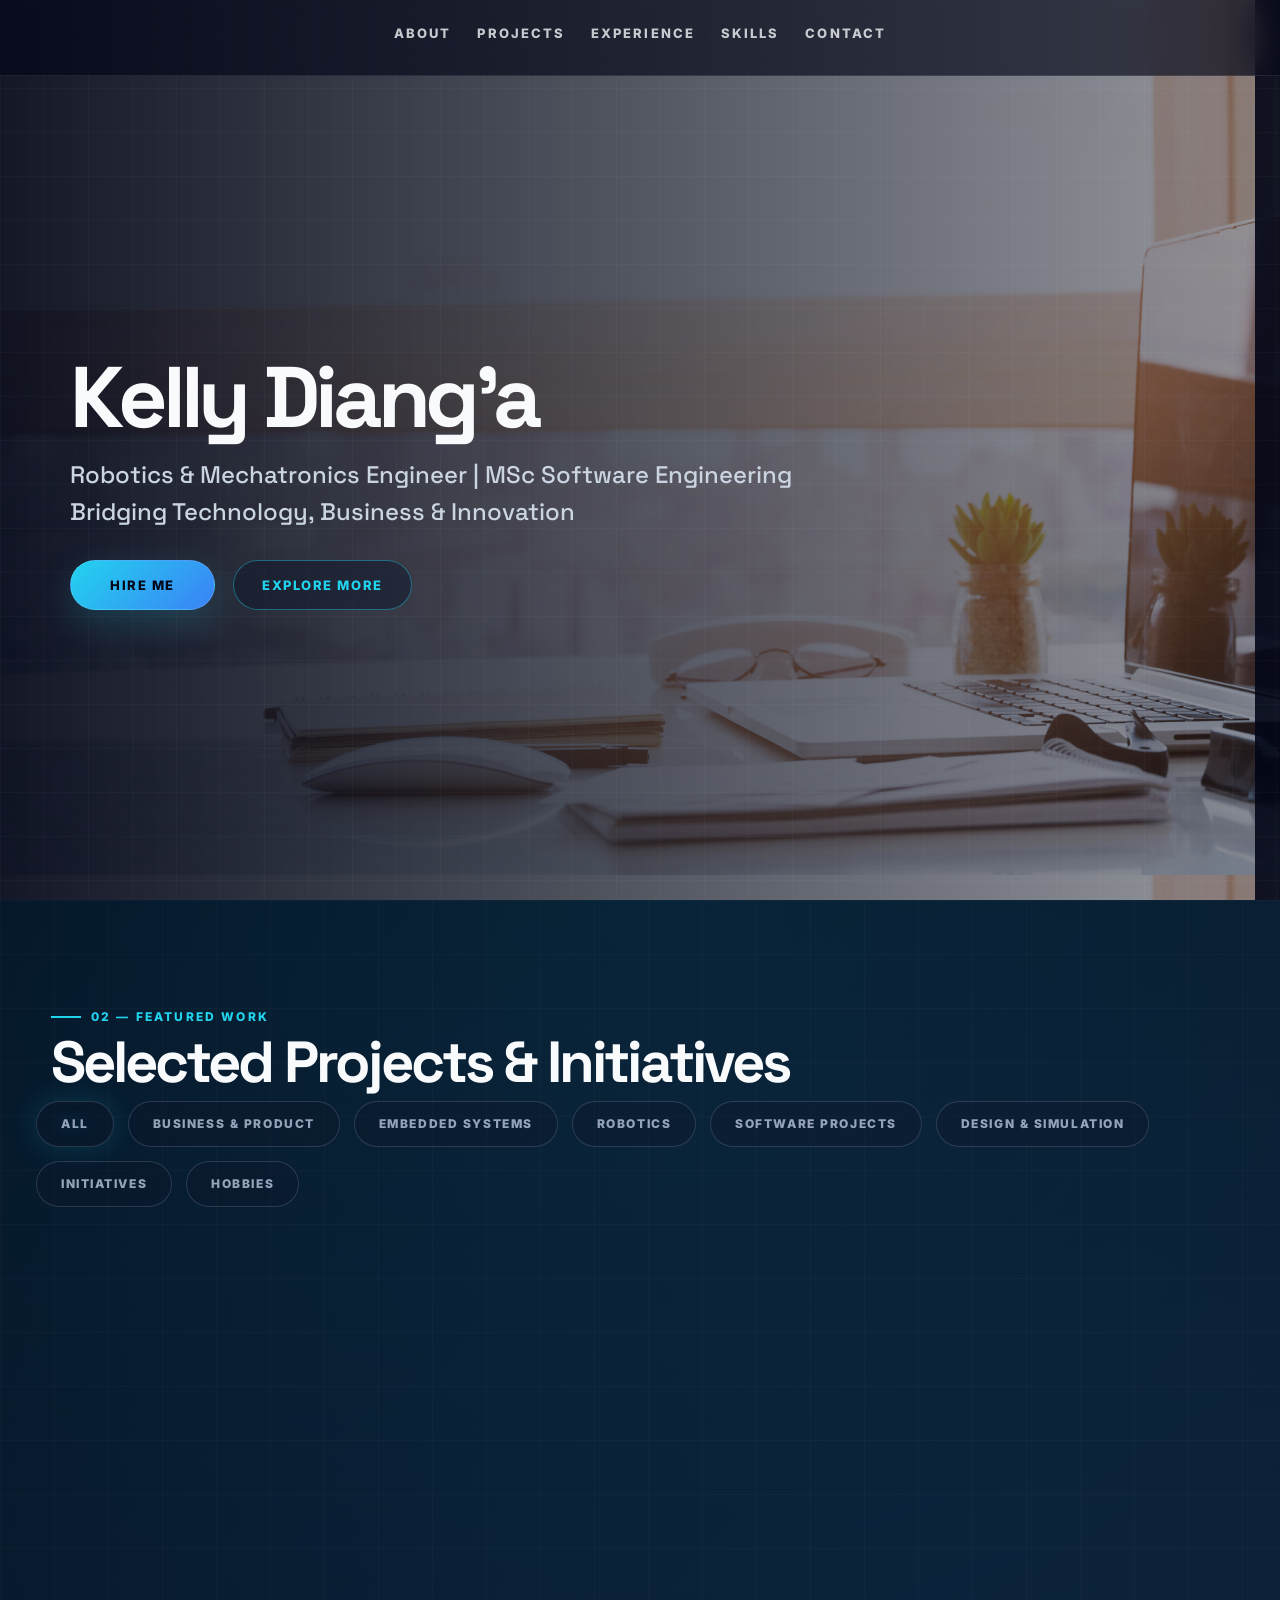
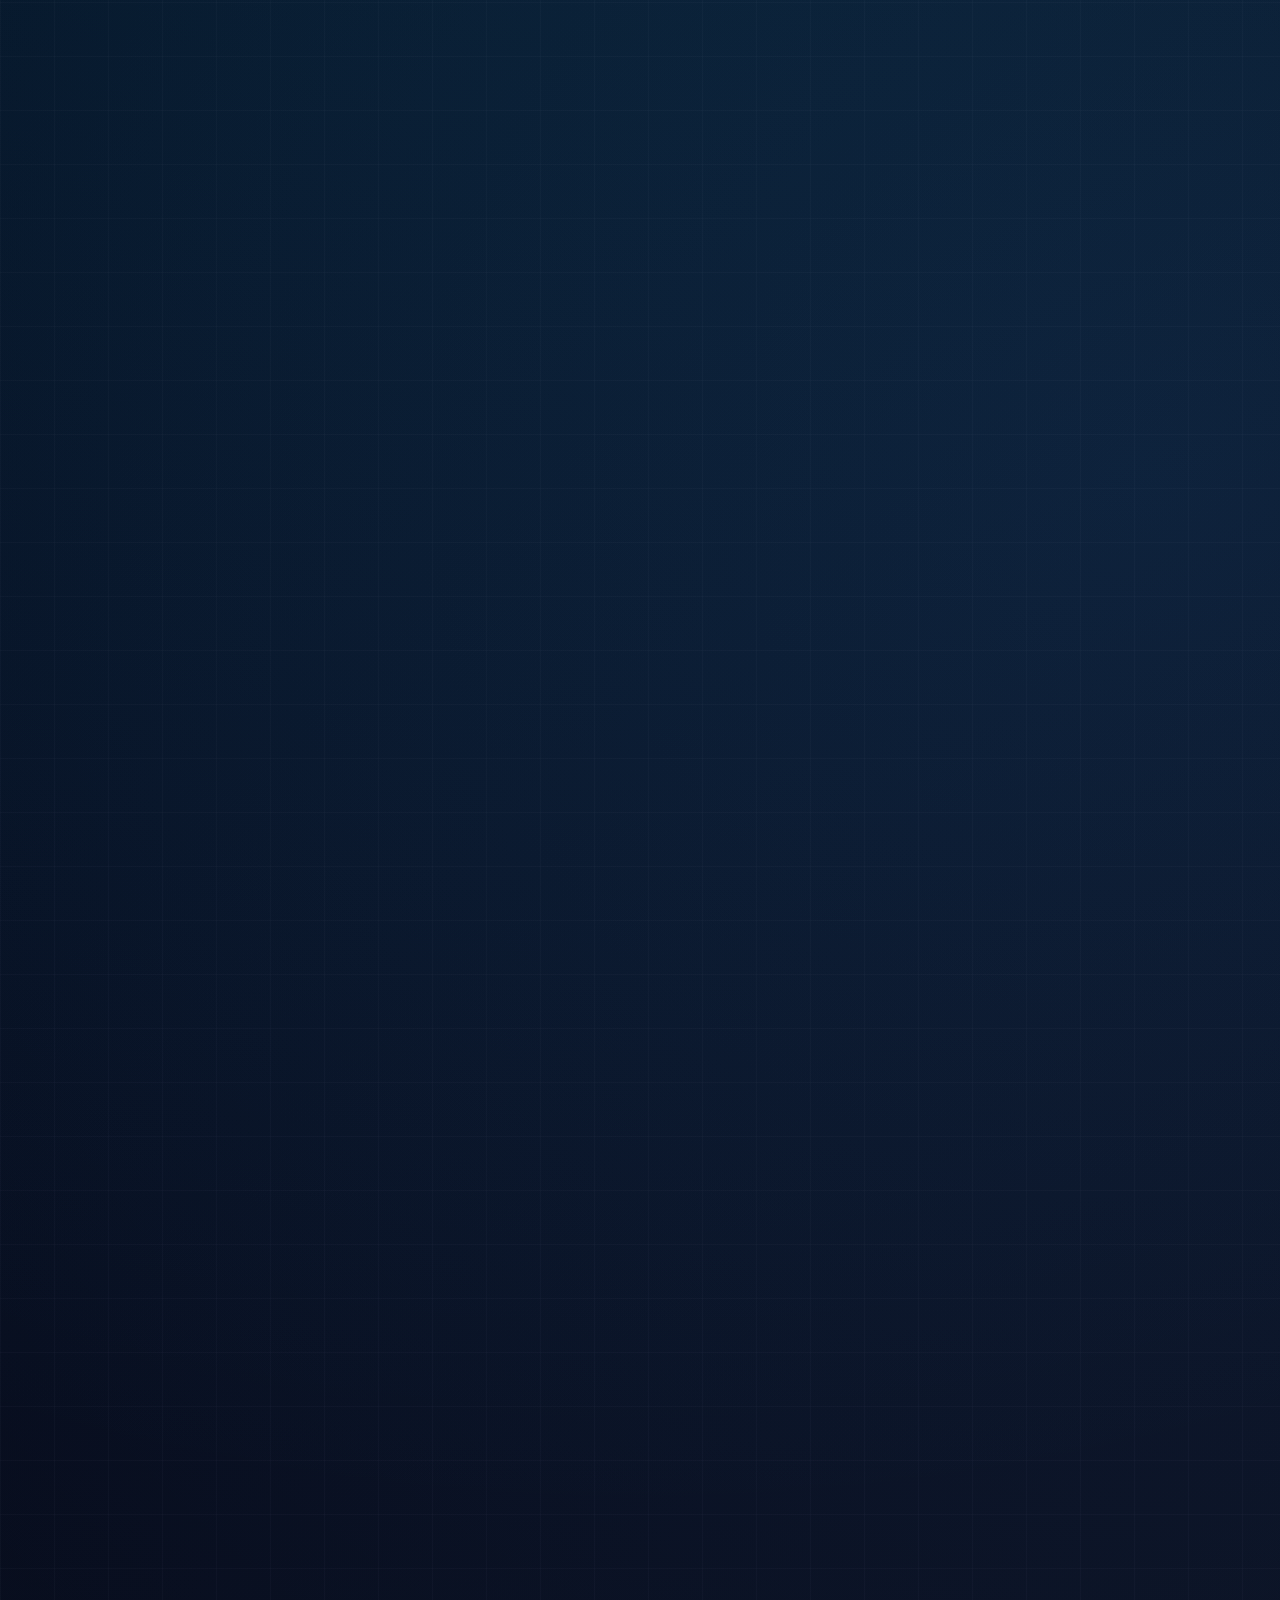
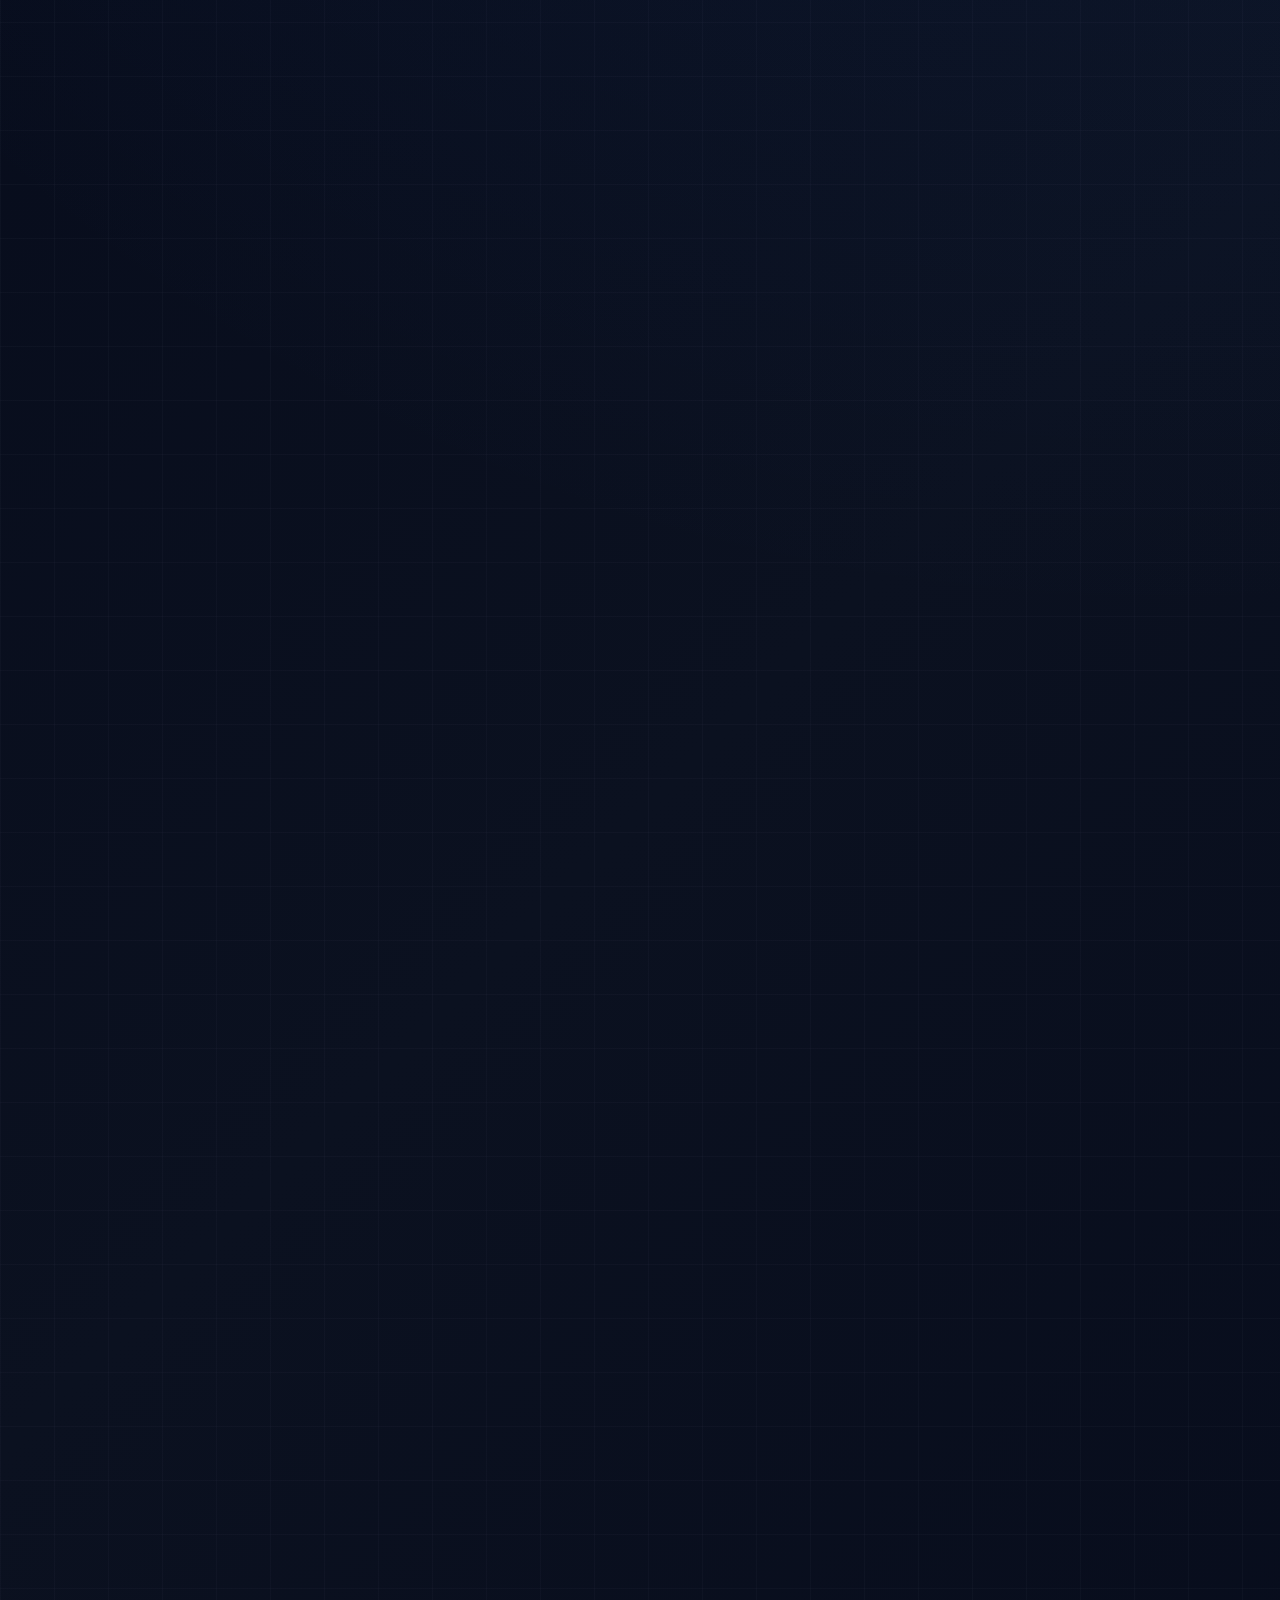
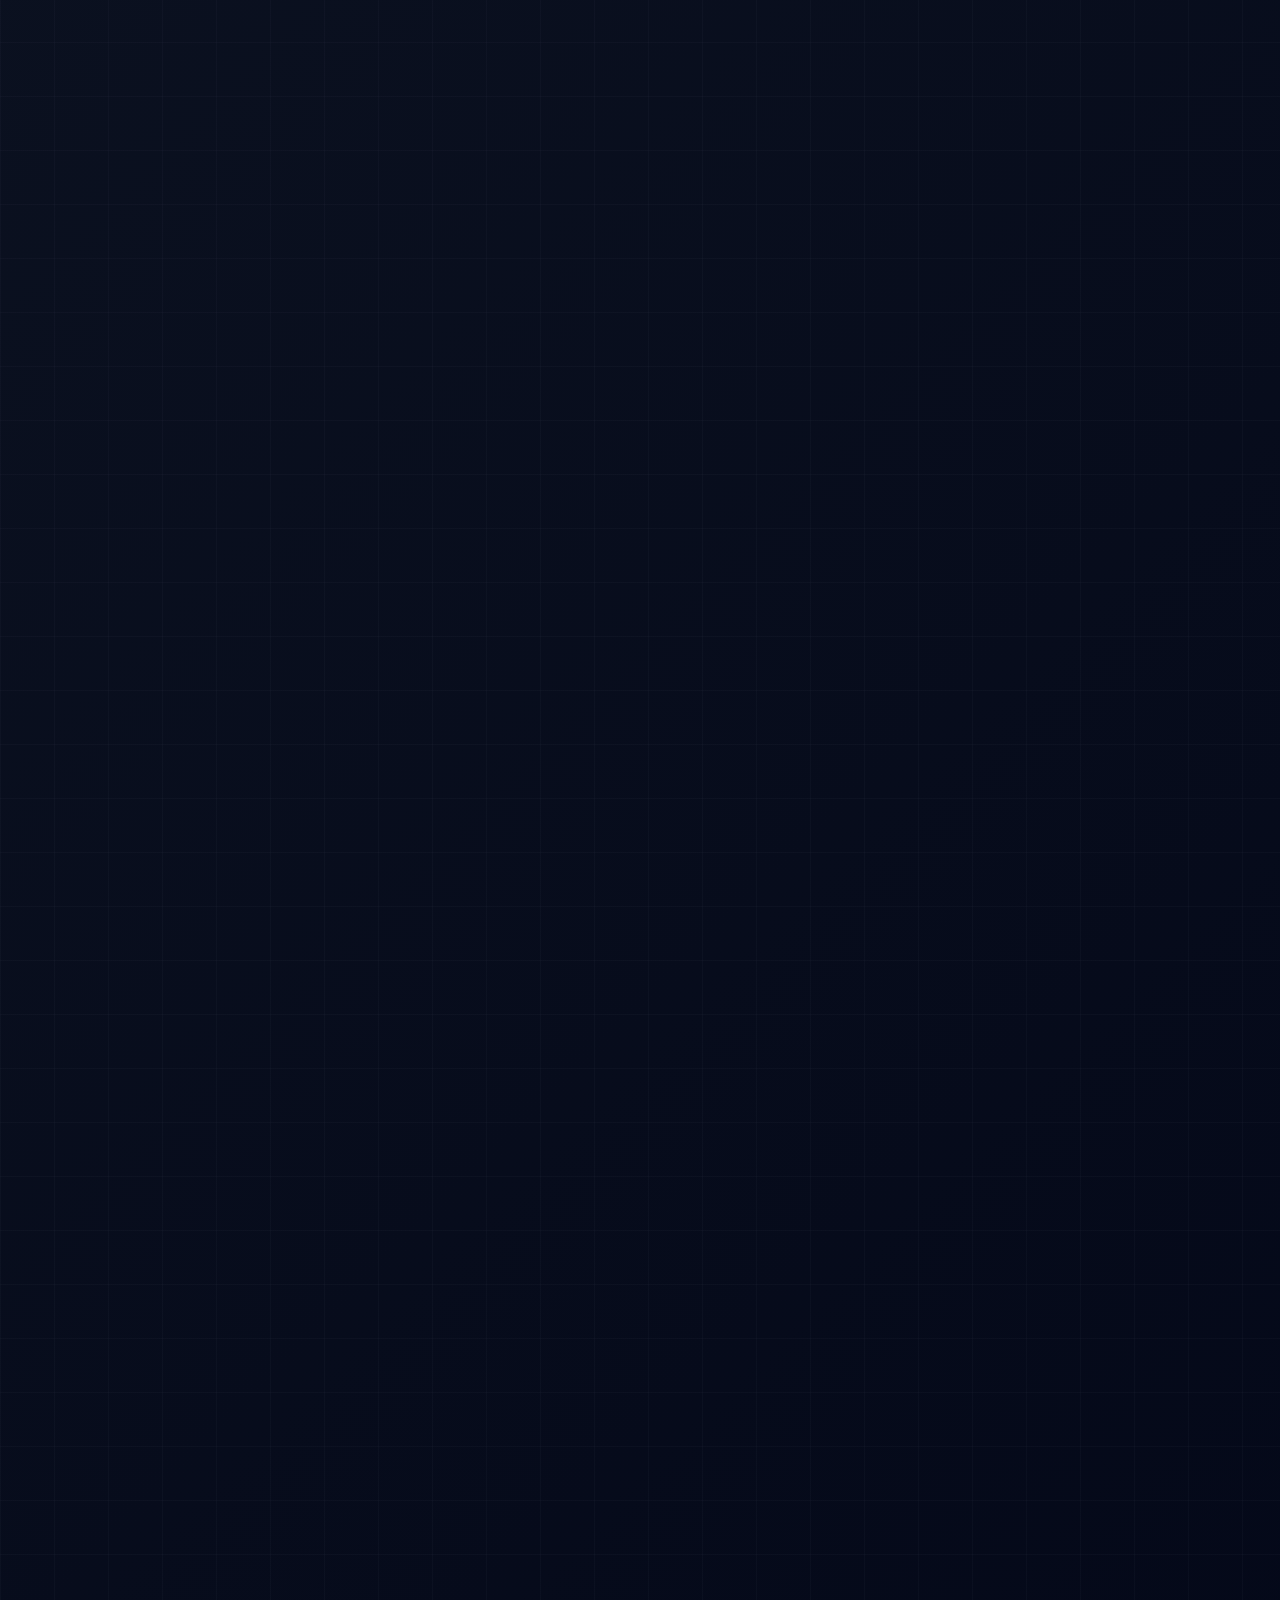
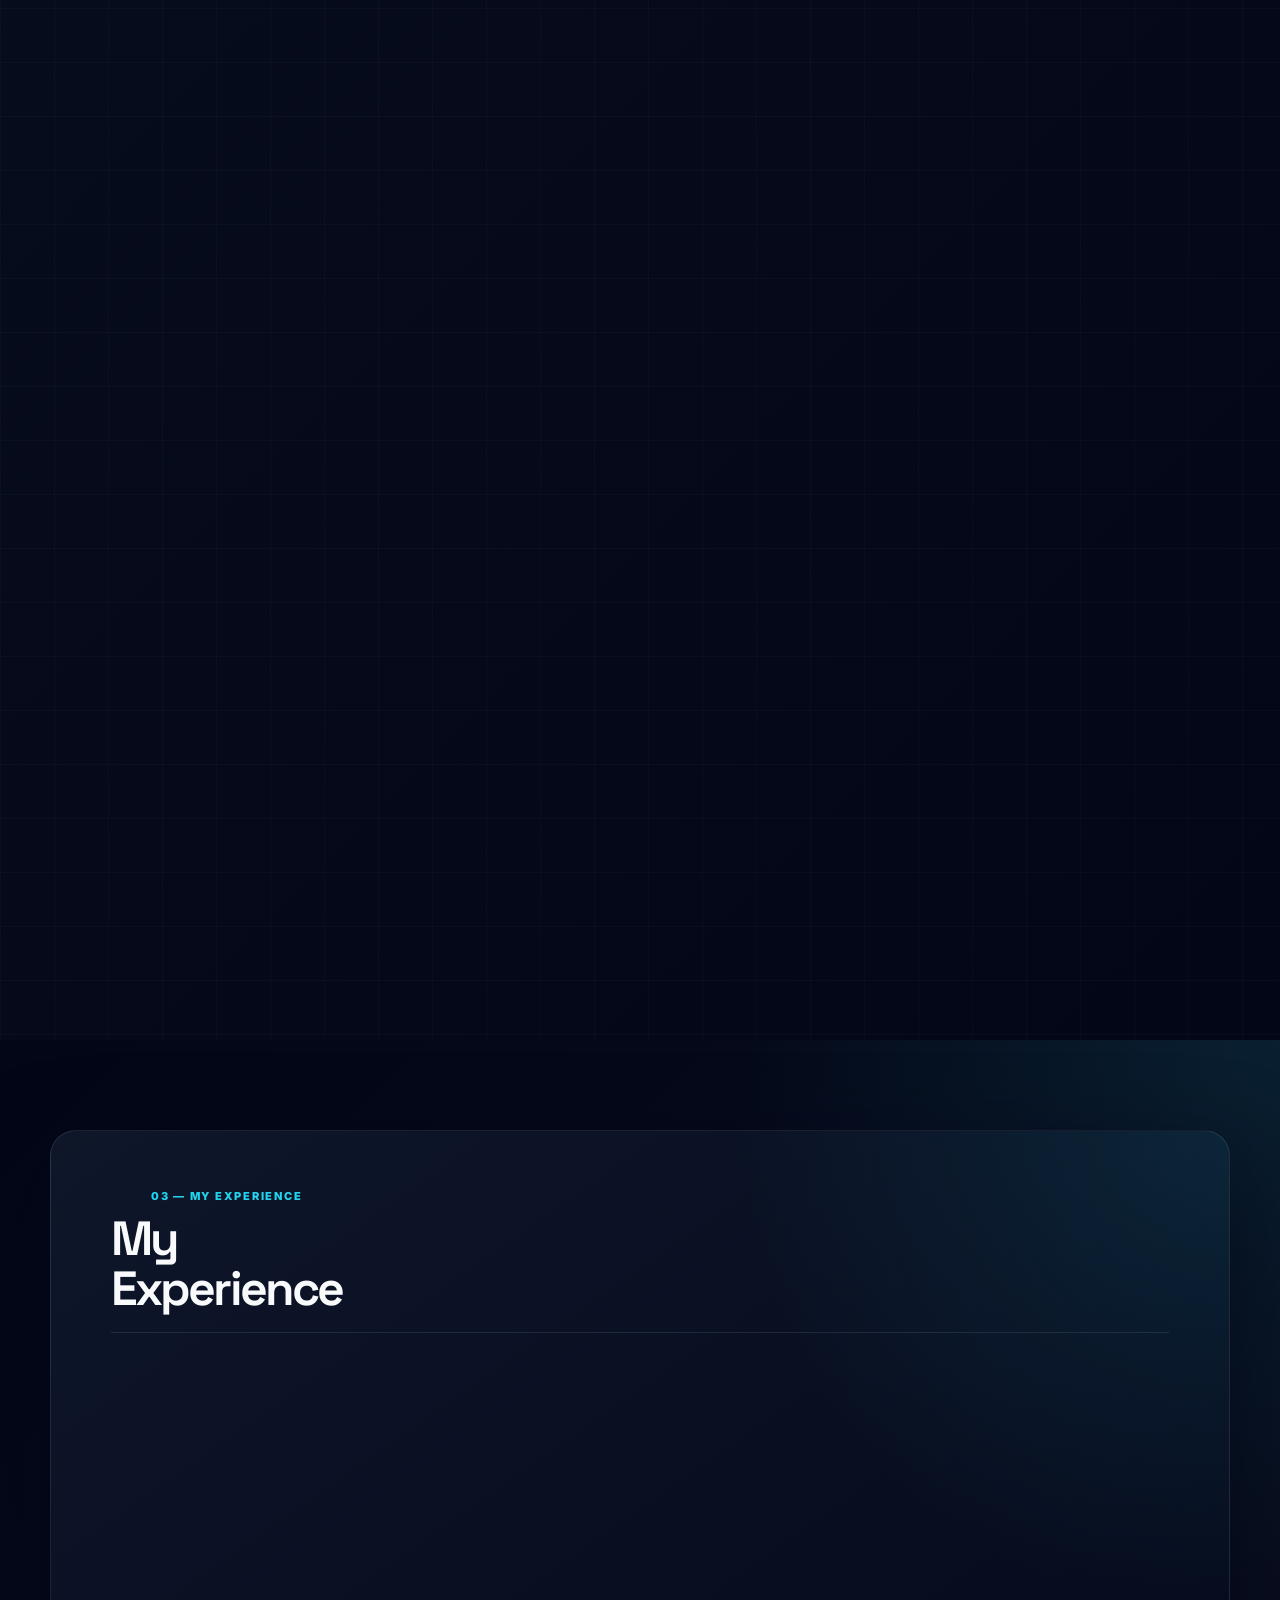
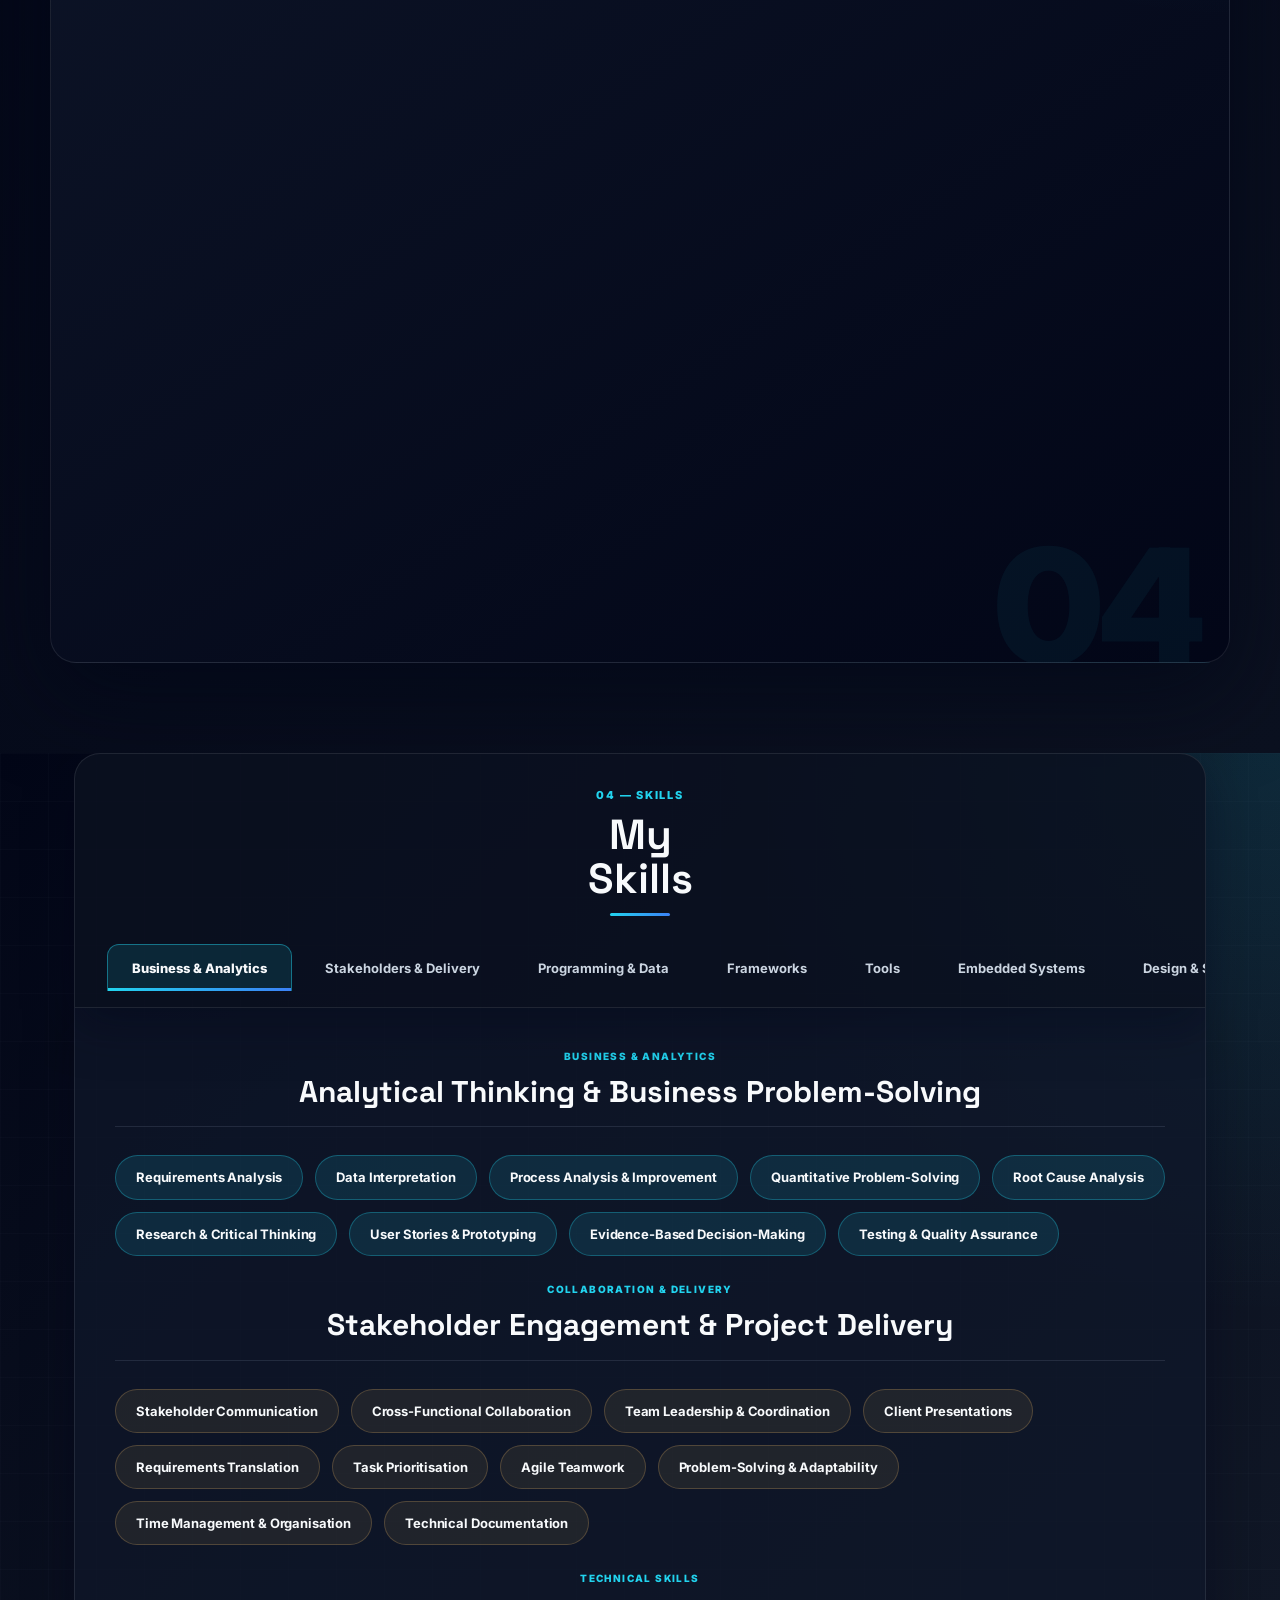
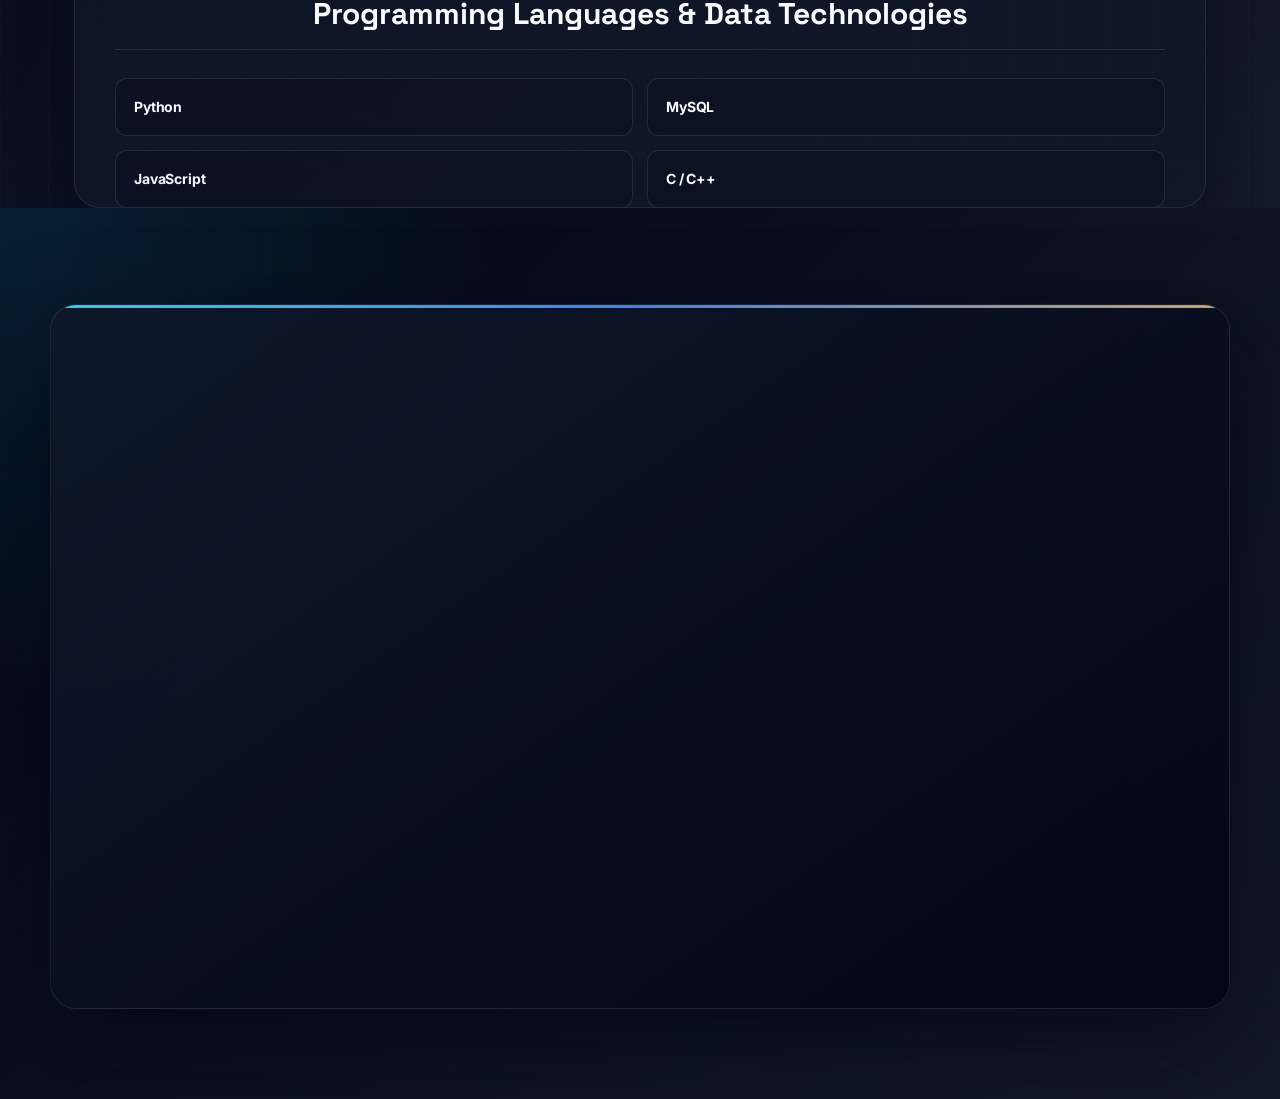
==== commit d39078d9: ""refactor: improve portfolio HTML formatting and maintainability" ====
--- a/index.html
+++ b/index.html
@@ -64,61 +64,1088 @@
     </div>
     
 
-    <!-- projects -->
-    <div class="section" id="projects">
-        <div class="container">
-            <div class="col-md-12">
-                <h4>02 — Featured Work</h4>
-                <h1 class="size-50">Engineering Projects</h1>
-            </div>
-            <!-- main container -->
-            <div class="main-container portfolio-inner clearfix">
-                <!-- portfolio div -->
-                <div class="portfolio-div">
-                    <div class="portfolio">
-                        <!-- portfolio_filter -->
-                        <div class="categories-grid wow fadeInLeft">
-                            <nav class="categories">
-                                <ul class="portfolio_filter">
-                                    <li><a href="#" class="active" data-filter="*">All</a></li>
-                                    <li><a href="#" data-filter=".embedded">Embedded Systems</a></li>
-                                    <li><a href="#" data-filter=".robotics">Robotics</a></li>
-                                    <li><a href="#" data-filter=".programming">Software Projects</a></li>
-                                    <li><a href="#" data-filter=".software">Design & Simulation</a></li>
-                                    <li><a href="#" data-filter=".initiatives">Initiatives</a></li>
-                                    <li><a href="#" data-filter=".hobbies">Hobbies</a></li>
-                                </ul>
-                            </nav>
-                        </div>
-                        <!-- portfolio_filter -->
-                        <!-- portfolio_container -->
-                        <div class="no-padding portfolio_container clearfix" data-aos="fade-up">
-
-                             <!-- ===================Embedded Systems========== -->
+<!-- projects -->
+<div class="section" id="projects">
+    <div class="container">
+        <div class="col-md-12">
+            <h4>02 &mdash; Featured Work</h4>
+            <h1 class="size-50">Selected Projects &amp; Initiatives</h1>
+        </div>
+
+        <div class="main-container portfolio-inner clearfix">
+            <div class="portfolio-div">
+                <div class="portfolio">
+                    <!-- FILTER NAVIGATION -->
+                    <div class="categories-grid wow fadeInLeft">
+                        <nav class="categories">
+                            <ul class="portfolio_filter">
+                                <li>
+                                    <a class="active" data-filter="*" href="#">All</a>
+                                </li>
+                                <li>
+                                    <a data-filter=".analytics" href="#">Business &amp; Product</a>
+                                </li>
+                                <li>
+                                    <a data-filter=".embedded" href="#">Embedded Systems</a>
+                                </li>
+                                <li>
+                                    <a data-filter=".robotics" href="#">Robotics</a>
+                                </li>
+                                <li>
+                                    <a data-filter=".programming" href="#">Software Projects</a>
+                                </li>
+                                <li>
+                                    <a data-filter=".software" href="#">Design &amp; Simulation</a>
+                                </li>
+                                <li>
+                                    <a data-filter=".initiatives" href="#">Initiatives</a>
+                                </li>
+                                <li>
+                                    <a data-filter=".hobbies" href="#">Hobbies</a>
+                                </li>
+                            </ul>
+                        </nav>
+                    </div>
+
+                    <!-- PROJECT CARDS: order is intentional; keep categories on the card wrapper. -->
+                    <div class="no-padding portfolio_container clearfix" data-aos="fade-up">
+
+                        <!-- PRIORITY PROJECTS: client delivery, product thinking and technical execution -->
+
+                        <!-- 01. Darogan — Cost of Living Calculator -->
+                        <div class="col-md-4 col-sm-6 programming analytics">
+                            <div class="project-card-with-links">
+                                <a
+                                    class="portfolio_item portfolio-card-main"
+                                    data-modal-target="animatedModal30"
+                                    href="#animatedModal30"
+                                    id="demo30">
+                                    <img
+                                        alt="Darogan Cost of Living Calculator with UK location, salary and transport comparison inputs"
+                                        class="img-responsive"
+                                        loading="lazy"
+                                        src="img/portfolio/darogan-calculator.png" />
+                                    <div class="portfolio_item_hover">
+                                        <div class="portfolio-border clearfix">
+                                            <div class="item_info">
+                                                <span>Darogan — Cost of Living Calculator</span>
+                                                <p>
+                                                    Client-delivered decision-support platform helping users
+                                                    compare UK living costs, salary deductions and estimated
+                                                    disposable income. My work focused on frontend workflows,
+                                                    API integration, testing, translating client feedback into functional requirements and project management.
+                                                </p>
+                                                <div class="portfolio-tech-tags">
+                                                    <span>Client Project</span>
+                                                    <span>Requirements &amp; User Stories</span>
+                                                    <span>React</span>
+                                                    <span>JavaScript</span>
+                                                    <span>API Integration</span>
+                                                    <span>Data Visualisation</span>
+                                                    <span>Responsive UI</span>
+                                                    <span>Testing</span>
+                                                    <span>Team Delivery</span>
+                                                </div>
+                                            </div>
+                                        </div>
+                                    </div>
+                                </a>
+                                <div class="portfolio-card-actions">
+                                    <a
+                                        class="portfolio-action-link"
+                                        href="#animatedModal30"
+                                        onclick="document.getElementById('demo30').click(); return false;">
+                                        Explore Case Study ↗
+                                    </a>
+                                </div>
+                            </div>
+                        </div>
+
+                        <!-- 02. SPOLVE Game Prototype -->
+                        <div class="col-md-4 col-sm-6 programming analytics">
+                            <a
+                                class="portfolio_item"
+                                data-modal-target="animatedModal27"
+                                href="#animatedModal27"
+                                id="demo27">
+                                <img
+                                    alt="image"
+                                    class="img-responsive"
+                                    loading="lazy"
+                                    src="img/portfolio/spolve.jpeg" />
+                                <div class="portfolio_item_hover">
+                                    <div class="portfolio-border clearfix">
+                                        <div class="item_info">
+                                            <span>SPOLVE Game Prototype</span>
+                                            <p>
+                                                Medium-fidelity speech therapy game prototype designed for dual
+                                                users: children with Childhood Apraxia of Speech and
+                                                Speech-Language Pathologists (SLPs). Combines speech-based
+                                                gameplay, personalised lessons, and clinician performance
+                                                tracking to support home practice.
+                                            </p>
+                                            <div class="portfolio-tech-tags">
+                                                <span>Android App Development</span>
+                                                <span>Speech Recognition</span>
+                                                <span>Mobile UI/UX Design</span>
+                                                <span>Game-Based Learning</span>
+                                                <span>Accessibility Design</span>
+                                                <span>User Research</span>
+                                                <span>Usability Testing</span>
+                                                <span>Rapid Prototyping</span>
+                                            </div>
+                                        </div>
+                                    </div>
+                                </div>
+                            </a>
+                        </div>
+
+                        <!-- 03. Food Catering Website -->
+                        <div class="col-md-4 col-sm-6 programming analytics">
+                            <a
+                                class="portfolio_item"
+                                data-modal-target="animatedModal06"
+                                href="#animatedModal06"
+                                id="demo06">
+                                <img
+                                    alt="image"
+                                    class="img-responsive"
+                                    loading="lazy"
+                                    src="img/portfolio/foodcatering1.png" />
+                                <div class="portfolio_item_hover">
+                                    <div class="portfolio-border clearfix">
+                                        <div class="item_info">
+                                            <span>Food Catering Website</span>
+                                            <p>
+                                                Web application developed for FoodEdge Gourmet Catering to
+                                                manage catering services, customer profiles, bookings, payments,
+                                                and business analytics through a responsive and secure platform
+                                            </p>
+                                            <div class="portfolio-tech-tags">
+                                                <span>Laravel</span>
+                                                <span>PHP</span>
+                                                <span>MySQL</span>
+                                                <span>Web Development</span>
+                                                <span>Team Collaboration</span>
+                                            </div>
+                                        </div>
+                                    </div>
+                                </div>
+                            </a>
+                        </div>
+
+                        <!-- 04. CI/CD DevOps Pipeline -->
+                        <div class="col-md-4 col-sm-6 programming">
+                            <a
+                                class="portfolio_item"
+                                data-modal-target="animatedModal26"
+                                href="#animatedModal26"
+                                id="demo26">
+                                <img
+                                    alt="image"
+                                    class="img-responsive"
+                                    loading="lazy"
+                                    src="img/portfolio/devops.png" />
+                                <div class="portfolio_item_hover">
+                                    <div class="portfolio-border clearfix">
+                                        <div class="item_info">
+                                            <span>CI/CD DevOps Pipeline</span>
+                                            <p>
+                                                Developed using Jenkins, Docker, GitLab, Terraform to automate
+                                                building, testing, security analysis, containerisation, and
+                                                deployment of a Spring Boot application across two Azure DTL
+                                                virtual machines. Features automated rollback, reverse proxy
+                                                routing, infrastructure-as-code provisioning, and multi-level
+                                                automated testing.
+                                            </p>
+                                            <div class="portfolio-tech-tags">
+                                                <span>DevOps</span>
+                                                <span>Jenkins</span>
+                                                <span>Docker</span>
+                                                <span>GitLab</span>
+                                                <span>Debian 13</span>
+                                                <span>Terraform</span>
+                                                <span>SonarCloud</span>
+                                                <span>Spring Boot</span>
+                                                <span>Gradle</span>
+                                                <span>Selenium</span>
+                                                <span>JUnit 5</span>
+                                                <span>JaCoCo</span>
+                                                <span>CheckStyle</span>
+                                                <span>SpotBugs</span>
+                                                <span>Trivy</span>
+                                                <span>Hadolint</span>
+                                                <span>Nginx</span>
+                                                <span>Azure DTL</span>
+                                                <span>MariaDB</span>
+                                            </div>
+                                        </div>
+                                    </div>
+                                </div>
+                            </a>
+                        </div>
+
+                        <!-- 05. STM32 Smart Depot Safety & Access Monitoring System -->
+                        <div class="col-md-4 col-sm-6 embedded">
+                            <div class="project-card-with-links">
+                                <a
+                                    class="portfolio_item portfolio-card-main"
+                                    data-modal-target="animatedModal28"
+                                    href="#animatedModal28"
+                                    id="demo28">
+                                    <img
+                                        alt="STM32 Smart Depot Safety and Access Monitoring System"
+                                        class="img-responsive"
+                                        loading="lazy"
+                                        src="img/portfolio/smartdepotmonitoringsystem.jpeg" />
+                                    <div class="portfolio_item_hover">
+                                        <div class="portfolio-border clearfix">
+                                            <div class="item_info">
+                                                <span>
+                                                    STM32 Smart Depot Safety &amp; Access Monitoring System
+                                                </span>
+                                                <p>
+                                                    Embedded safety monitoring system developed using an STM32
+                                                    Nucleo-F446RE to detect day/night conditions, monitor motion
+                                                    in restricted areas, and trigger visual and audio alerts
+                                                    using LDR, PIR, LED, buzzer, and button circuits.
+                                                </p>
+                                                <div class="portfolio-tech-tags">
+                                                    <span>STM32 Nucleo-F446RE</span>
+                                                    <span>Embedded C</span>
+                                                    <span>STM32CubeIDE</span>
+                                                    <span>GPIO</span>
+                                                    <span>ADC Interfacing</span>
+                                                    <span>LDR Sensor</span>
+                                                    <span>PIR Motion Sensor</span>
+                                                    <span>Active Buzzer Driver</span>
+                                                    <span>Button Input</span>
+                                                    <span>KiCad Circuit Design</span>
+                                                    <span>Hardware Prototyping</span>
+                                                    <span>System Debugging</span>
+                                                </div>
+                                            </div>
+                                        </div>
+                                    </div>
+                                </a>
+                                <div class="portfolio-card-actions">
+                                    <a
+                                        class="portfolio-action-link"
+                                        href="#animatedModal28"
+                                        onclick="document.getElementById('demo28').click(); return false;">
+                                        Learn More ↗
+                                    </a>
+                                    <a
+                                        class="portfolio-action-link github-link"
+                                        href="https://github.com/KileyDA/stm32-smart-depot-safety-monitoring"
+                                        rel="noopener noreferrer"
+                                        target="_blank">
+                                        GitHub ↗
+                                    </a>
+                                </div>
+                            </div>
+                        </div>
+
+                        <!-- 06. Human Following Robot to Assist the Elderly -->
+                        <div class="col-md-4 col-sm-6 robotics">
+                            <a
+                                class="portfolio_item"
+                                data-modal-target="animatedModal01"
+                                href="#animatedModal01"
+                                id="demo01">
+                                <img
+                                    alt="image"
+                                    class="img-responsive"
+                                    loading="lazy"
+                                    src="img/portfolio/humanfollowingrobot1.jpg" />
+                                <div class="portfolio_item_hover">
+                                    <div class="portfolio-border clearfix">
+                                        <div class="item_info">
+                                            <span>Human Following Robot to Assist the Elderly</span>
+                                            <p>
+                                                AI-powered human-following robot designed to assist elderly
+                                                individuals by carrying belongings and autonomously tracking a
+                                                target person using computer vision, TensorFlow Lite, and
+                                                OpenCV-based marker detection.
+                                            </p>
+                                            <div class="portfolio-tech-tags">
+                                                <span>SOLIDWORKS</span>
+                                                <span>Python3</span>
+                                                <span>C++</span>
+                                                <span>IoT</span>
+                                                <span>Artificial Intelligence</span>
+                                                <span>Computer Vision</span>
+                                                <span>OpenCV</span>
+                                                <span>Raspberry Pi 4</span>
+                                                <span>ESP32</span>
+                                                <span>UART Communication</span>
+                                                <span>L298N Motor Driver</span>
+                                                <span>TensorFlow Lite</span>
+                                            </div>
+                                        </div>
+                                    </div>
+                                </div>
+                            </a>
+                        </div>
+
+                        <!-- 07. Vet Clinic Appointment System -->
+                        <div class="col-md-4 col-sm-6 programming analytics">
+                            <a
+                                class="portfolio_item"
+                                data-modal-target="animatedModal19"
+                                href="#animatedModal19"
+                                id="demo19">
+                                <img
+                                    alt="image"
+                                    class="img-responsive"
+                                    loading="lazy"
+                                    src="img/portfolio/vetclinic1.png" />
+                                <div class="portfolio_item_hover">
+                                    <div class="portfolio-border clearfix">
+                                        <div class="item_info">
+                                            <span>Vet Clinic Appointment System</span>
+                                            <p>
+                                                Java-based veterinary clinic management system designed to
+                                                handle appointment scheduling, pet and owner records, and
+                                                veterinary staff management through a modular package structure
+                                                and automated entity relationships.
+                                            </p>
+                                            <div class="portfolio-tech-tags">
+                                                <span>Java</span>
+                                                <span>Object-Oriented Programming</span>
+                                                <span>CRUD Operations</span>
+                                                <span>Console-Based UI</span>
+                                            </div>
+                                        </div>
+                                    </div>
+                                </div>
+                            </a>
+                        </div>
+
+                        <!-- 08. Beauty Salon Website -->
+                        <div class="col-md-4 col-sm-6 programming">
+                            <a
+                                class="portfolio_item"
+                                data-modal-target="animatedModal05"
+                                href="#animatedModal05"
+                                id="demo05">
+                                <img
+                                    alt="image"
+                                    class="img-responsive"
+                                    loading="lazy"
+                                    src="img/portfolio/beautysalon1.png" />
+                                <div class="portfolio_item_hover">
+                                    <div class="portfolio-border clearfix">
+                                        <div class="item_info">
+                                            <span>Beauty Salon Website</span>
+                                            <p>
+                                                Responsive beauty salon website developed for Oracle Beauty
+                                                Parlor to showcase services, manage customer inquiries and
+                                                appointments, and provide business information through an
+                                                interactive and user-friendly platform.
+                                            </p>
+                                            <div class="portfolio-tech-tags">
+                                                <span>HTML</span>
+                                                <span>CSS</span>
+                                                <span>MySQL</span>
+                                                <span>UI/UX Design</span>
+                                            </div>
+                                        </div>
+                                    </div>
+                                </div>
+                            </a>
+                        </div>
+
+                        <!-- ADDITIONAL ENGINEERING, ROBOTICS AND SOFTWARE PROJECTS -->
+
+                        <!-- 09. VHDL Traffic Light Control System -->
+                        <div class="col-md-4 col-sm-6 embedded">
+                            <a
+                                class="portfolio_item"
+                                data-modal-target="animatedModal25"
+                                href="#animatedModal25"
+                                id="demo25">
+                                <img
+                                    alt="image"
+                                    class="img-responsive"
+                                    loading="lazy"
+                                    src="img/portfolio/vhdl1.png" />
+                                <div class="portfolio_item_hover">
+                                    <div class="portfolio-border clearfix">
+                                        <div class="item_info">
+                                            <span>VHDL Traffic Light Control System</span>
+                                            <p>
+                                                A system developed in VHDL using finite state machines,
+                                                synchronized inputs, and timer-based state transitions to manage
+                                                vehicle and pedestrian traffic flow. Includes simulation,
+                                                testbench validation, and traffic priority handling.
+                                            </p>
+                                            <div class="portfolio-tech-tags">
+                                                <span>VHDL</span>
+                                                <span>Xilinx ISE</span>
+                                                <span>CoolRunner2 CPLD</span>
+                                                <span>Finite State Machine</span>
+                                                <span>Synchronous Logic</span>
+                                                <span>Testbench Simulation</span>
+                                            </div>
+                                        </div>
+                                    </div>
+                                </div>
+                            </a>
+                        </div>
+
+                        <!-- 10. Security and Alarm Light System -->
+                        <div class="col-md-4 col-sm-6 embedded">
+                            <a
+                                class="portfolio_item"
+                                data-modal-target="animatedModal21"
+                                href="#animatedModal21"
+                                id="demo21">
+                                <img
+                                    alt="image"
+                                    class="img-responsive"
+                                    loading="lazy"
+                                    src="img/portfolio/embeddedSecuritySystem.png" />
+                                <div class="portfolio_item_hover">
+                                    <div class="portfolio-border clearfix">
+                                        <div class="item_info">
+                                            <span>Security and Alarm Light System</span>
+                                            <p>
+                                                Microcontroller-based home security lighting system using LUX
+                                                and PIR sensors for automatic night lighting, motion-triggered
+                                                alerts, and basic alarm control.
+                                            </p>
+                                            <div class="portfolio-tech-tags">
+                                                <span>Embedded C</span>
+                                                <span>ADC interfacing</span>
+                                                <span>GPIO configuration</span>
+                                                <span>sensor integration (LUX &amp; PIR)</span>
+                                                <span>hysteresis-based control logic</span>
+                                            </div>
+                                        </div>
+                                    </div>
+                                </div>
+                            </a>
+                        </div>
+
+                        <!-- 11. Water Level Control System -->
+                        <div class="col-md-4 col-sm-6 embedded">
+                            <a
+                                class="portfolio_item"
+                                data-modal-target="animatedModal22"
+                                href="#animatedModal22"
+                                id="demo22">
+                                <img
+                                    alt="image"
+                                    class="img-responsive"
+                                    loading="lazy"
+                                    src="img/portfolio/embeddedWaterControlSystem.png" />
+                                <div class="portfolio_item_hover">
+                                    <div class="portfolio-border clearfix">
+                                        <div class="item_info">
+                                            <span>Water Level Control System</span>
+                                            <p></p>
+                                            <p>
+                                                Automatic control system using ultrasonic sensors and a
+                                                microcontroller to monitor tank levels and automatically control
+                                                a water pump based on high and low water thresholds.
+                                            </p>
+                                            <div class="portfolio-tech-tags">
+                                                <span>Embedded C</span>
+                                                <span>ARM Microcontroller</span>
+                                                <span>FTM timer</span>
+                                                <span>ISR control</span>
+                                                <span>ultrasonic sensors</span>
+                                                <span>LCD/Termite display</span>
+                                            </div>
+                                        </div>
+                                    </div>
+                                </div>
+                            </a>
+                        </div>
+
+                        <!-- 12. Electronic Music Box -->
+                        <div class="col-md-4 col-sm-6 embedded">
+                            <a
+                                class="portfolio_item"
+                                data-modal-target="animatedModal23"
+                                href="#animatedModal23"
+                                id="demo23">
+                                <img
+                                    alt="image"
+                                    class="img-responsive"
+                                    loading="lazy"
+                                    src="img/portfolio/embeddedElectronicMusicBox.png" />
+                                <div class="portfolio_item_hover">
+                                    <div class="portfolio-border clearfix">
+                                        <div class="item_info">
+                                            <span>Electronic Music Box</span>
+                                            <p></p>
+                                            <p>
+                                                Electronic music box developed using SysTick and PIT timers to
+                                                generate tones, play melodies, and synchronise song lyrics
+                                                through a microcontroller-controlled beeper system.
+                                            </p>
+                                            <div class="portfolio-tech-tags">
+                                                <span>Embedded C</span>
+                                                <span>ARM Microcontroller</span>
+                                                <span>SysTick timer</span>
+                                                <span>PIT Module</span>
+                                                <span>interrupts</span>
+                                                <span>GPIO control</span>
+                                                <span>Beeper Output</span>
+                                            </div>
+                                        </div>
+                                    </div>
+                                </div>
+                            </a>
+                        </div>
+
+                        <!-- 13. Assembly Language & ADC System -->
+                        <div class="col-md-4 col-sm-6 embedded">
+                            <a
+                                class="portfolio_item"
+                                data-modal-target="animatedModal24"
+                                href="#animatedModal24"
+                                id="demo24">
+                                <img
+                                    alt="image"
+                                    class="img-responsive"
+                                    loading="lazy"
+                                    src="img/portfolio/embeddedAssembyLanguageAndADC.png" />
+                                <div class="portfolio_item_hover">
+                                    <div class="portfolio-border clearfix">
+                                        <div class="item_info">
+                                            <span>Assembly Language &amp; ADC System</span>
+                                            <p>
+                                                Assembly language and ADC integration project using a
+                                                microcontroller to convert analogue input values into decimal
+                                                and hexadecimal outputs on a 7-segment display through ADC
+                                                scaling and assembly-level display control.
+                                            </p>
+                                            <div class="portfolio-tech-tags">
+                                                <span>ARM assembly</span>
+                                                <span>embedded C</span>
+                                                <span>ADC configuration and scaling</span>
+                                                <span>GPIO bit manipulation</span>
+                                                <span>seven-segment display control</span>
+                                            </div>
+                                        </div>
+                                    </div>
+                                </div>
+                            </a>
+                        </div>
+
+                        <!-- 14. Landmine Clearing Robot -->
+                        <div class="col-md-4 col-sm-6 robotics">
+                            <a
+                                class="portfolio_item"
+                                data-modal-target="animatedModal02"
+                                href="#animatedModal02"
+                                id="demo02">
+                                <img
+                                    alt="image"
+                                    class="img-responsive"
+                                    loading="lazy"
+                                    src="img/portfolio/landminerobot1.jpg" />
+                                <div class="portfolio_item_hover">
+                                    <div class="portfolio-border clearfix">
+                                        <div class="item_info">
+                                            <span>Landmine Clearing Robot</span>
+                                            <p></p>
+                                            <p>
+                                                Autonomous robot developed to detect, navigate toward, and
+                                                transport landmines to a designated collection area using
+                                                sensor-based detection and robotic control systems.
+                                            </p>
+                                            <div class="portfolio-tech-tags">
+                                                <span>MATLAB</span>
+                                                <span>NI DAQ Device</span>
+                                                <span>Sensor Systems</span>
+                                                <span>Autonomous Navigation</span>
+                                            </div>
+                                        </div>
+                                    </div>
+                                </div>
+                            </a>
+                        </div>
+
+                        <!-- 15. PLC Programming -->
+                        <div class="col-md-4 col-sm-6 robotics">
+                            <a
+                                class="portfolio_item"
+                                data-modal-target="animatedModal03"
+                                href="#animatedModal03"
+                                id="demo03">
+                                <img
+                                    alt="image"
+                                    class="img-responsive"
+                                    loading="lazy"
+                                    src="img/portfolio/plcprogramming1.jpg" />
+                                <div class="portfolio_item_hover">
+                                    <div class="portfolio-border clearfix">
+                                        <div class="item_info">
+                                            <span>PLC Programming</span>
+                                            <p>
+                                                PLC-based pick-and-place automation system designed to control a
+                                                robotic arm for bearing detection, transfer, and placement with
+                                                automatic and manual operation modes. Includes start/stop
+                                                control logic and sensor-based movement handling.
+                                            </p>
+                                            <div class="portfolio-tech-tags">
+                                                <span>PLC Programming</span>
+                                                <span>Ladder Logic</span>
+                                                <span>Industrial Automation</span>
+                                                <span>Control Systems</span>
+                                            </div>
+                                        </div>
+                                    </div>
+                                </div>
+                            </a>
+                        </div>
+
+                        <!-- 16. ABB Robot Programming -->
+                        <div class="col-md-4 col-sm-6 robotics">
+                            <a
+                                class="portfolio_item"
+                                data-modal-target="animatedModal04"
+                                href="#animatedModal04"
+                                id="demo04">
+                                <img
+                                    alt="image"
+                                    class="img-responsive"
+                                    loading="lazy"
+                                    src="img/portfolio/abbrobot1.jpg" />
+                                <div class="portfolio_item_hover">
+                                    <div class="portfolio-border clearfix">
+                                        <div class="item_info">
+                                            <span>ABB Robot Programming</span>
+                                            <p>
+                                                Visually guided pick-and-place system developed using an ABB
+                                                IRB120 robot to detect, sort, and rearrange objects based on
+                                                size and position through image processing and robotic
+                                                manipulation.
+                                            </p>
+                                            <div class="portfolio-tech-tags">
+                                                <span>MATLAB</span>
+                                                <span>ABB IRB120</span>
+                                                <span>RAPID Programming</span>
+                                                <span>RobotStudio</span>
+                                                <span>Image Processing</span>
+                                                <span>Forward &amp; Inverse Kinematics</span>
+                                            </div>
+                                        </div>
+                                    </div>
+                                </div>
+                            </a>
+                        </div>
+
+                        <!-- 17. Electral Commission E system -->
+                        <div class="col-md-4 col-sm-6 programming">
+                            <a
+                                class="portfolio_item"
+                                data-modal-target="animatedModal07"
+                                href="#animatedModal07"
+                                id="demo07">
+                                <img
+                                    alt="image"
+                                    class="img-responsive"
+                                    loading="lazy"
+                                    src="img/portfolio/votingsystem1.png" />
+                                <div class="portfolio_item_hover">
+                                    <div class="portfolio-border clearfix">
+                                        <div class="item_info">
+                                            <span>Electral Commission E system</span>
+                                            <p>
+                                                C++ voting management system developed to support remote voting,
+                                                candidate registration, voter management, and automated vote
+                                                counting through a secure and user-friendly console application.
+                                            </p>
+                                            <div class="portfolio-tech-tags">
+                                                <span>C++</span>
+                                                <span>Procedural Programming</span>
+                                                <span>File Handling</span>
+                                                <span>Data Management</span>
+                                                <span>Console UI</span>
+                                                <span>Team Collaboration</span>
+                                            </div>
+                                        </div>
+                                    </div>
+                                </div>
+                            </a>
+                        </div>
+
+                        <!-- 18. Elixir, glasses for the Visually Impaired -->
+                        <div class="col-md-4 col-sm-6 software">
+                            <a
+                                class="portfolio_item"
+                                data-modal-target="animatedModal10"
+                                href="#animatedModal10"
+                                id="demo10">
+                                <img
+                                    alt="image"
+                                    class="img-responsive"
+                                    loading="lazy"
+                                    src="img/portfolio/elixir1.png" />
+                                <div class="portfolio_item_hover">
+                                    <div class="portfolio-border clearfix">
+                                        <div class="item_info">
+                                            <span>Elixir, glasses for the Visually Impaired</span>
+                                            <p>
+                                                Assistive smart glasses designed to help visually impaired
+                                                individuals navigate independently using obstacle detection, GPS
+                                                guidance, echolocation, and voice-assisted interaction
+                                            </p>
+                                            <div class="portfolio-tech-tags">
+                                                <span>Solidworks</span>
+                                                <span>3D Modeling</span>
+                                                <span>SOLIDWORKS</span>
+                                                <span>Assistive Technology</span>
+                                            </div>
+                                        </div>
+                                    </div>
+                                </div>
+                            </a>
+                        </div>
+
+                        <!-- 19. Torchlight Redesign -->
+                        <div class="col-md-4 col-sm-6 software">
+                            <a
+                                class="portfolio_item"
+                                data-modal-target="animatedModal11"
+                                href="#animatedModal11"
+                                id="demo11">
+                                <img
+                                    alt="image"
+                                    class="img-responsive"
+                                    loading="lazy"
+                                    src="img/portfolio/torchlight1.jpg" />
+                                <div class="portfolio_item_hover">
+                                    <div class="portfolio-border clearfix">
+                                        <div class="item_info">
+                                            <span>Torchlight Redesign</span>
+                                            <p></p>
+                                            <p>
+                                                SolidWorks-based torchlight redesign project focused on creating
+                                                detailed 3D component models to analyze product assembly
+                                                feasibility and support industrial robotic automation processes.
+                                            </p>
+                                            <div class="portfolio-tech-tags">
+                                                <span>CAD Design</span>
+                                                <span>3D Modeling</span>
+                                                <span>SOLIDWORKS</span>
+                                                <span>Industrial Automation</span>
+                                                <span>Product Assembly Analysis</span>
+                                            </div>
+                                        </div>
+                                    </div>
+                                </div>
+                            </a>
+                        </div>
+
+                        <!-- 20. Floor plan Drawing -->
+                        <div class="col-md-4 col-sm-6 software">
+                            <a
+                                class="portfolio_item"
+                                data-modal-target="animatedModal12"
+                                href="#animatedModal12"
+                                id="demo12">
+                                <img
+                                    alt="image"
+                                    class="img-responsive"
+                                    loading="lazy"
+                                    src="img/portfolio/bedroom1.png" />
+                                <div class="portfolio_item_hover">
+                                    <div class="portfolio-border clearfix">
+                                        <div class="item_info">
+                                            <span>Floor plan Drawing</span>
+                                            <p>
+                                                2D residential floor plan created in AutoCAD to design and
+                                                visualize room layouts, furniture placement, electrical
+                                                components, and architectural details with accurate dimensions
+                                                and layered organization.
+                                            </p>
+                                            <div class="portfolio-tech-tags">
+                                                <span>AutoCAD</span>
+                                                <span>CAD Modeling</span>
+                                                <span>Architectural Design</span>
+                                            </div>
+                                        </div>
+                                    </div>
+                                </div>
+                            </a>
+                        </div>
+
+                        <!-- LEADERSHIP AND COMMUNITY INITIATIVES -->
+
+                        <!-- 21. Stem Ambassador -->
+                        <div class="col-md-4 col-sm-6 initiatives">
+                            <a
+                                class="portfolio_item"
+                                data-modal-target="animatedModal20"
+                                href="#animatedModal20"
+                                id="demo20">
+                                <img
+                                    alt="image"
+                                    class="img-responsive"
+                                    loading="lazy"
+                                    src="img/portfolio/stema1.jpg" />
+                                <div class="portfolio_item_hover">
+                                    <div class="portfolio-border clearfix">
+                                        <div class="item_info">
+                                            <span>Stem Ambassador</span>
+                                            <p>
+                                                STEM outreach ambassador delivering hands-on robotics and
+                                                programming workshops to over 100 primary school students using
+                                                LEGO SPIKE, Scratch, and micro:bits to promote interest in
+                                                science and technology.
+                                            </p>
+                                            <div class="portfolio-tech-tags">
+                                                <span>Cardiff University &amp; Technocamps</span>
+                                                <span>Robotics Workshops</span>
+                                                <span>Mentorship</span>
+                                                <span>LEGO SPIKE</span>
+                                                <span>Scratch</span>
+                                                <span>micro:bits</span>
+                                            </div>
+                                        </div>
+                                    </div>
+                                </div>
+                            </a>
+                        </div>
+
+                        <!-- 22. Dining Hall Construction Project -->
+                        <div class="col-md-4 col-sm-6 initiatives">
+                            <a
+                                class="portfolio_item"
+                                data-modal-target="animatedModal13"
+                                href="#animatedModal13"
+                                id="demo13">
+                                <img
+                                    alt="image"
+                                    class="img-responsive"
+                                    loading="lazy"
+                                    src="img/portfolio/dininghall1.jpg" />
+                                <div class="portfolio_item_hover">
+                                    <div class="portfolio-border clearfix">
+                                        <div class="item_info">
+                                            <span>Dining Hall Construction Project</span>
+                                            <p>
+                                                Volunteered in an Isuzu East Africa CSR project contributing to
+                                                the planning and construction of an KSh 8.5 million multipurpose
+                                                hall for Embakasi Girls Secondary School to support education,
+                                                community activities, and student development.
+                                            </p>
+                                            <div class="portfolio-tech-tags">
+                                                <span>Isuzu East Africa</span>
+                                                <span>Construction Management</span>
+                                                <span>Project Planning</span>
+                                                <span>CSR Initiatives</span>
+                                                <span>Community Engagement</span>
+                                                <span>Team Collaboration</span>
+                                            </div>
+                                        </div>
+                                    </div>
+                                </div>
+                            </a>
+                        </div>
+
+                        <!-- 23. Swinburne Orientation Program -->
+                        <div class="col-md-4 col-sm-6 initiatives">
+                            <a
+                                class="portfolio_item"
+                                data-modal-target="animatedModal14"
+                                href="#animatedModal14"
+                                id="demo14">
+                                <img
+                                    alt="image"
+                                    class="img-responsive"
+                                    loading="lazy"
+                                    src="img/portfolio/orientation1.jpg" />
+                                <div class="portfolio_item_hover">
+                                    <div class="portfolio-border clearfix">
+                                        <div class="item_info">
+                                            <span>Swinburne Orientation Program</span>
+                                            <p>
+                                                Supported and welcomed new Foundation students during Swinburne
+                                                Sarawak Orientation Week, helping them settle into university
+                                                life and contributing to an engaging and supportive student
+                                                experience.
+                                            </p>
+                                            <div class="portfolio-tech-tags">
+                                                <span>Swinburne University of Technology</span>
+                                                <span>Student Mentorship</span>
+                                                <span>Communication</span>
+                                            </div>
+                                        </div>
+                                    </div>
+                                </div>
+                            </a>
+                        </div>
+
+                        <!-- 24. Malaysia Education -->
+                        <div class="col-md-4 col-sm-6 initiatives">
+                            <a
+                                class="portfolio_item"
+                                data-modal-target="animatedModal15"
+                                href="#animatedModal15"
+                                id="demo15">
+                                <img
+                                    alt="image"
+                                    class="img-responsive"
+                                    loading="lazy"
+                                    src="img/portfolio/educationmalaysia1.png" />
+                                <div class="portfolio_item_hover">
+                                    <div class="portfolio-border clearfix">
+                                        <div class="item_info">
+                                            <span>Malaysia Education</span>
+                                            <p>
+                                                Volunteered with Education Malaysia to share my academic journey
+                                                at Swinburne University of Technology and promote Malaysia as a
+                                                destination for quality education and cultural diversity to
+                                                prospective international students.
+                                            </p>
+                                            <div class="portfolio-tech-tags">
+                                                <span>Student Outreach</span>
+                                                <span>Cross-Cultural Communication</span>
+                                                <span>Public Speaking</span>
+                                            </div>
+                                        </div>
+                                    </div>
+                                </div>
+                            </a>
+                        </div>
+
+                        <!-- INTERESTS AND ACTIVITIES -->
+
+                        <!-- 25. Performing -->
+                        <div class="col-md-4 col-sm-6 hobbies">
+                            <a
+                                class="portfolio_item"
+                                data-modal-target="animatedModal16"
+                                href="#animatedModal16"
+                                id="demo16">
+                                <img
+                                    alt="image"
+                                    class="img-responsive"
+                                    loading="lazy"
+                                    src="img/portfolio/culturalnight1.jpg" />
+                                <div class="portfolio_item_hover">
+                                    <div class="portfolio-border clearfix">
+                                        <div class="item_info">
+                                            <span>Performing</span>
+                                            <p>
+                                                Participated in cultural performances at Swinburne University of
+                                                Technology as a member of the Africa Unites club, representing
+                                                African heritage through singing, dancing, and performance arts
+                                                during multicultural events.
+                                            </p>
+                                            <div class="portfolio-tech-tags">
+                                                <span>Performing Arts</span>
+                                                <span>Cultural Representation</span>
+                                                <span>Team Collaboration</span>
+                                            </div>
+                                        </div>
+                                    </div>
+                                </div>
+                            </a>
+                        </div>
+
+                        <!-- 26. Futsal -->
+                        <div class="col-md-4 col-sm-6 hobbies">
+                            <a
+                                class="portfolio_item"
+                                data-modal-target="animatedModal17"
+                                href="#animatedModal17"
+                                id="demo17">
+                                <img
+                                    alt="image"
+                                    class="img-responsive"
+                                    loading="lazy"
+                                    src="img/portfolio/fut4.jpg" />
+                                <div class="portfolio_item_hover">
+                                    <div class="portfolio-border clearfix">
+                                        <div class="item_info">
+                                            <span>Futsal</span>
+                                            <p>
+                                                Played for the Swinburne female futsal team and participated in
+                                                the MASISWA Tournament and interclub competitions, developing
+                                                teamwork, discipline, and competitive sports skills through
+                                                high-intensity matches and training.
+                                            </p>
+                                            <div class="portfolio-tech-tags">
+                                                <span>Swinburne Sarawak Female Futsal Team</span>
+                                                <span>Teamwork</span>
+                                                <span>Leadership</span>
+                                                <span>Competitive Sports</span>
+                                                <span>Time Management</span>
+                                            </div>
+                                        </div>
+                                    </div>
+                                </div>
+                            </a>
+                        </div>
+
+                        <!-- 27. Braiding -->
+                        <div class="col-md-4 col-sm-6 hobbies">
+                            <a
+                                class="portfolio_item"
+                                data-modal-target="animatedModal18"
+                                href="#animatedModal18"
+                                id="demo18">
+                                <img
+                                    alt="image"
+                                    class="img-responsive"
+                                    loading="lazy"
+                                    src="img/portfolio/hair1.jpg" />
+                                <div class="portfolio_item_hover">
+                                    <div class="portfolio-border clearfix">
+                                        <div class="item_info">
+                                            <span>Braiding</span>
+                                            <p>
+                                                Started a business alongside my studies, focusing on cultural
+                                                expression, confidence building, and client styling while
+                                                sharing the history and significance of African hairstyles
+                                                within a diverse community.
+                                            </p>
+                                            <div class="portfolio-tech-tags">
+                                                <span>Client Communication</span>
+                                                <span>Entrepreneurship</span>
+                                                <span>Community Engagement</span>
+                                                <span>Cultural Representation</span>
+                                                <span>Creativity &amp; Problem Solving</span>
+                                            </div>
+                                        </div>
+                                    </div>
+                                </div>
+                            </a>
+                        </div>
 
                         <!--
-                        ARIA PROJECT CARD TEMPORARILY HIDDEN UNTIL IP FILING
-
+                            ARIA PROJECT CARD - intentionally hidden pending IP filing.
+                            Do not uncomment or publish until approved.
                         <div class="col-md-4 col-sm-6 embedded programming">
                             <div class="project-card-with-links">
-
-                                <a id="demo29"
-                                href="#animatedModal29"
-                                class="portfolio_item portfolio-card-main"
-                                data-modal-target="animatedModal29">
-
-                                    <img src="img/portfolio/aria-driver-companion.svg"
+                                <a
+                                    id="demo29"
+                                    href="#animatedModal29"
+                                    class="portfolio_item portfolio-card-main"
+                                    data-modal-target="animatedModal29">
+                                    <img
+                                        src="img/portfolio/aria-driver-companion.svg"
                                         loading="lazy"
                                         alt="ARIA human-centred driver alertness companion interactive demonstration"
                                         class="img-responsive" />
-
                                     <div class="portfolio_item_hover">
                                         <div class="portfolio-border clearfix">
                                             <div class="item_info">
                                                 <span>ARIA: Human-Centred Driver Alertness Companion</span>
-
-                                                <p>Embedded automotive companion concept and prototype in development, designed to work alongside existing driver-monitoring systems through context-aware software, haptic seat feedback, and short voice interactions.</p>
-
+                                                <p>
+                                                    Embedded automotive companion concept and prototype in
+                                                    development, designed to work alongside existing
+                                                    driver-monitoring systems through context-aware software,
+                                                    haptic seat feedback, and short voice interactions.
+                                                </p>
                                                 <div class="portfolio-tech-tags">
                                                     <span>Embedded Systems</span>
                                                     <span>Automotive Systems</span>
@@ -137,516 +1164,32 @@
                                         </div>
                                     </div>
                                 </a>
-
                                 <div class="portfolio-card-actions">
-                                    <a href="#animatedModal29"
-                                    class="portfolio-action-link"
-                                    onclick="document.getElementById('demo29').click(); return false;">
+                                    <a
+                                        href="#animatedModal29"
+                                        class="portfolio-action-link"
+                                        onclick="document.getElementById('demo29').click(); return false;">
                                         Learn More ↗
                                     </a>
-
-                                    <a href="projects/aria/ARIA_Driver_Companion_Interactive_Demo_Kelly_Dianga.html"
-                                    class="portfolio-action-link"
-                                    target="_blank"
-                                    rel="noopener noreferrer">
+                                    <a
+                                        href="projects/aria/ARIA_Driver_Companion_Interactive_Demo_Kelly_Dianga.html"
+                                        class="portfolio-action-link"
+                                        target="_blank"
+                                        rel="noopener noreferrer">
                                         Launch Interactive Demo ↗
                                     </a>
                                 </div>
-
                             </div>
                         </div>
-
-                        END HIDDEN ARIA PROJECT CARD
                         -->
-                          <!-- single work -->
-                        <div class="col-md-4 col-sm-6 embedded">
-                            <div class="project-card-with-links">
-
-                                <a id="demo28"
-                                href="#animatedModal28"
-                                class="portfolio_item portfolio-card-main"
-                                data-modal-target="animatedModal28">
-
-                                    <img src="img/portfolio/smartdepotmonitoringsystem.jpeg"
-                                        loading="lazy"
-                                        alt="STM32 Smart Depot Safety and Access Monitoring System"
-                                        class="img-responsive" />
-
-                                    <div class="portfolio_item_hover">
-                                        <div class="portfolio-border clearfix">
-                                            <div class="item_info">
-                                                <span>STM32 Smart Depot Safety &amp; Access Monitoring System</span>
-
-                                                <p>Embedded safety monitoring system developed using an STM32 Nucleo-F446RE to detect day/night conditions, monitor motion in restricted areas, and trigger visual and audio alerts using LDR, PIR, LED, buzzer, and button circuits.</p>
-
-                                                <div class="portfolio-tech-tags">
-                                                    <span>STM32 Nucleo-F446RE</span>
-                                                    <span>Embedded C</span>
-                                                    <span>STM32CubeIDE</span>
-                                                    <span>GPIO</span>
-                                                    <span>ADC Interfacing</span>
-                                                    <span>LDR Sensor</span>
-                                                    <span>PIR Motion Sensor</span>
-                                                    <span>Active Buzzer Driver</span>
-                                                    <span>Button Input</span>
-                                                    <span>KiCad Circuit Design</span>
-                                                    <span>Hardware Prototyping</span>
-                                                    <span>System Debugging</span>
-                                                </div>
-                                            </div>
-                                        </div>
-                                    </div>
-                                </a>
-
-                               <div class="portfolio-card-actions">
-                                <a href="#animatedModal28"
-                                class="portfolio-action-link"
-                                onclick="document.getElementById('demo28').click(); return false;">
-                                    Learn More ↗
-                                </a>
-
-                                <a href="https://github.com/KileyDA/stm32-smart-depot-safety-monitoring"
-                                class="portfolio-action-link github-link"
-                                target="_blank"
-                                rel="noopener noreferrer">
-                                    GitHub ↗
-                                </a>
-                            </div>
-
-                            </div>
-                        </div>
-                        <!-- end single work -->
-
-                             <!-- single work -->
-                            <div class="col-md-4 col-sm-6 embedded">
-                                <a id="demo22" href="#animatedModal25" class="portfolio_item" data-modal-target="animatedModal25">
-                                    <img src="img/portfolio/vhdl1.png" loading="lazy" alt="image" class="img-responsive" />
-                                    <div class="portfolio_item_hover">
-                                        <div class="portfolio-border clearfix">
-                                            <div class="item_info">
-                                                <span>VHDL Traffic Light Control System</span>
-                                                <p>A system developed in VHDL using finite state machines, synchronized inputs, and timer-based state transitions to manage vehicle and pedestrian traffic flow. Includes simulation, testbench validation, and traffic priority handling.</p>
-                                                <div class="portfolio-tech-tags"><span>VHDL</span><span>Xilinx ISE</span><span>CoolRunner2 CPLD</span><span>Finite State Machine</span><span>Synchronous Logic</span><span>Testbench Simulation</span></div>
-                                            </div>
-                                        </div>
-                                    </div>
-                                </a>
-                            </div>
-                            <!-- end single work -->
-                             
-                            <!-- single work -->
-                            <div class="col-md-4 col-sm-6 embedded">
-                                <a id="demo21" href="#animatedModal21" class="portfolio_item" data-modal-target="animatedModal21">
-                                    <img src="img/portfolio/embeddedSecuritySystem.png" loading="lazy" alt="image" class="img-responsive" />
-                                    <div class="portfolio_item_hover">
-                                        <div class="portfolio-border clearfix">
-                                            <div class="item_info">
-                                                <span>Security and Alarm Light System</span>
-                                                <p>Microcontroller-based home security lighting system using LUX and PIR sensors for automatic night lighting, motion-triggered alerts, and basic alarm control.</p>
-                                                <div class="portfolio-tech-tags"><span>Embedded C </span><span>ADC interfacing</span><span>GPIO configuration</span><span>sensor integration (LUX &amp; PIR)</span><span>hysteresis-based control logic</span></div>
-                                            </div>
-                                        </div>
-                                    </div>
-                                </a>
-                            </div>
-                            <!-- end single work -->
-
-                            <!-- single work -->
-                            <div class="col-md-4 col-sm-6 embedded">
-                                <a id="demo22" href="#animatedModal22" class="portfolio_item" data-modal-target="animatedModal22">
-                                    <img src="img/portfolio/embeddedWaterControlSystem.png" loading="lazy" alt="image" class="img-responsive" />
-                                    <div class="portfolio_item_hover">
-                                        <div class="portfolio-border clearfix">
-                                            <div class="item_info">
-                                                <span>Water Level Control System</span>
-                                                <p> </p>
-                                                <p>Automatic control system using ultrasonic sensors and a microcontroller to monitor tank levels and automatically control a water pump based on high and low water thresholds.</p>
-                                                <div class="portfolio-tech-tags"><span>Embedded C </span><span>ARM Microcontroller</span><span>FTM timer</span><span>ISR control</span><span>ultrasonic sensors</span><span>LCD/Termite display</span></div>
-                                            </div>
-                                        </div>
-                                    </div>
-                                </a>
-                            </div>
-                            <!-- end single work -->
-
-                            <!-- single work -->
-                            <div class="col-md-4 col-sm-6 embedded">
-                                <a id="demo22" href="#animatedModal23" class="portfolio_item" data-modal-target="animatedModal23">
-                                    <img src="img/portfolio/embeddedElectronicMusicBox.png" loading="lazy" alt="image" class="img-responsive" />
-                                    <div class="portfolio_item_hover">
-                                        <div class="portfolio-border clearfix">
-                                            <div class="item_info">
-                                                <span>Electronic Music Box</span>
-                                                <p></p>
-                                                <p>Electronic music box developed using SysTick and PIT timers to generate tones, play melodies, and synchronise song lyrics through a microcontroller-controlled beeper system.</p>
-                                                <div class="portfolio-tech-tags"><span>Embedded C </span><span>ARM Microcontroller</span><span>SysTick timer</span><span>PIT Module</span><span>interrupts</span><span>GPIO control</span><span>Beeper Output</span></div>
-                                            </div>
-                                        </div>
-                                    </div>
-                                </a>
-                            </div>
-                            <!-- end single work -->
-
-                             <!-- single work -->
-                            <div class="col-md-4 col-sm-6 embedded">
-                                <a id="demo22" href="#animatedModal24" class="portfolio_item" data-modal-target="animatedModal24">
-                                    <img src="img/portfolio/embeddedAssembyLanguageAndADC.png" loading="lazy" alt="image" class="img-responsive" />
-                                    <div class="portfolio_item_hover">
-                                        <div class="portfolio-border clearfix">
-                                            <div class="item_info">
-                                                <span>Assembly Language & ADC System</span>
-                                                <p>Assembly language and ADC integration project using a microcontroller to convert analogue input values into decimal and hexadecimal outputs on a 7-segment display through ADC scaling and assembly-level display control.</p>
-                                                <div class="portfolio-tech-tags"><span>ARM assembly</span><span>embedded C</span><span>ADC configuration and scaling</span><span>GPIO bit manipulation</span><span>seven-segment display control</span></div>
-                                            </div>
-                                        </div>
-                                    </div>
-                                </a>
-                            </div>
-                            <!-- end single work -->
-
-                            <!-- ===================Robotics========== -->
-
-                            <!-- single work -->
-                            <div class="col-md-4 col-sm-6 robotics">
-                                <a id="demo01" href="#animatedModal01" class="portfolio_item" data-modal-target="animatedModal01">
-                                    <img src="img/portfolio/humanfollowingrobot1.jpg" loading="lazy" alt="image" class="img-responsive" />
-                                    <div class="portfolio_item_hover">
-                                        <div class="portfolio-border clearfix">
-                                            <div class="item_info">
-                                                <span>Human Following Robot to Assist the Elderly</span>
-                                                <p>AI-powered human-following robot designed to assist elderly individuals by carrying belongings and autonomously tracking a target person using computer vision, TensorFlow Lite, and OpenCV-based marker detection.</p>
-                                                <div class="portfolio-tech-tags"><span>SOLIDWORKS</span><span>Python3</span><span>C++</span><span>IoT</span><span>Artificial Intelligence</span><span>Computer Vision</span><span>OpenCV</span><span>Raspberry Pi 4</span><span>ESP32</span><span>UART Communication</span><span>L298N Motor Driver</span><span>TensorFlow Lite</span></div>
-                                            </div>
-                                        </div>
-                                    </div>
-                                </a>
-                            </div>
-                            <!-- end single work -->
-
-                            <!-- single work -->
-                            <div class="col-md-4 col-sm-6 robotics">
-                                <a id="demo02" href="#animatedModal02" class="portfolio_item" data-modal-target="animatedModal02">
-                                    <img src="img/portfolio/landminerobot1.jpg" loading="lazy" alt="image" class="img-responsive" />
-                                    <div class="portfolio_item_hover">
-                                        <div class="portfolio-border clearfix">
-                                            <div class="item_info">
-                                                <span>Landmine Clearing Robot</span>
-                                                <p></p>
-                                                <p>Autonomous robot developed to detect, navigate toward, and transport landmines to a designated collection area using sensor-based detection and robotic control systems.</p>
-                                                <div class="portfolio-tech-tags"><span>MATLAB</span><span>NI DAQ Device</span><span>Sensor Systems</span><span>Autonomous Navigation</span></div>
-                                            </div>
-                                        </div>
-                                    </div>
-                                </a>
-                            </div>
-                            <!-- end single work -->
-
-                            <!-- single work -->
-                            <div class="col-md-4 col-sm-6 robotics">
-                                <a id="demo03" href="#animatedModal03" class="portfolio_item" data-modal-target="animatedModal03">
-                                    <img src="img/portfolio/plcprogramming1.jpg" loading="lazy" alt="image" class="img-responsive" />
-                                    <div class="portfolio_item_hover">
-                                        <div class="portfolio-border clearfix">
-                                            <div class="item_info">
-                                                <span>PLC Programming</span>
-                                                <p>PLC-based pick-and-place automation system designed to control a robotic arm for bearing detection, transfer, and placement with automatic and manual operation modes. Includes start/stop control logic and sensor-based movement handling.</p>
-                                                <div class="portfolio-tech-tags"><span>PLC Programming</span><span>Ladder Logic</span><span>Industrial Automation</span><span>Control Systems</span></div>
-                                            </div>
-                                        </div>
-                                    </div>
-                                </a>
-                            </div>
-                            <!-- end single work -->
-
-                            <!-- single work -->
-                            <div class="col-md-4 col-sm-6 robotics">
-                                <a id="demo04" href="#animatedModal04" class="portfolio_item" data-modal-target="animatedModal04">
-                                    <img src="img/portfolio/abbrobot1.jpg" loading="lazy" alt="image" class="img-responsive" />
-                                    <div class="portfolio_item_hover">
-                                        <div class="portfolio-border clearfix">
-                                            <div class="item_info">
-                                                <span>ABB Robot Programming</span>
-                                                <p>Visually guided pick-and-place system developed using an ABB IRB120 robot to detect, sort, and rearrange objects based on size and position through image processing and robotic manipulation.</p>
-                                                <div class="portfolio-tech-tags"><span>MATLAB</span><span>ABB IRB120</span><span>RAPID Programming</span><span>RobotStudio</span><span>Image Processing</span><span>Forward & Inverse Kinematics</span></div>
-                                            </div>
-                                        </div>
-                                    </div>
-                                </a>
-                            </div>
-                            <!-- end single work -->
-
- <!-- ===================Software Projects========== -->
-                              <!-- single work -->
-                            <div class="col-md-4 col-sm-6 programming">
-                                <a id="demo26" href="#animatedModal26" class="portfolio_item" data-modal-target="animatedModal26">
-                                    <img src="img/portfolio/devops.png" loading="lazy" alt="image" class="img-responsive" />
-                                    <div class="portfolio_item_hover">
-                                        <div class="portfolio-border clearfix">
-                                            <div class="item_info">
-                                                <span>CI/CD DevOps Pipeline</span>
-                                                <p> Developed using Jenkins, Docker, GitLab, Terraform to automate building, testing, security analysis, containerisation, and deployment of a Spring Boot application across two Azure DTL virtual machines. Features automated rollback, reverse proxy routing, infrastructure-as-code provisioning, and multi-level automated testing.</p>
-                                                <div class="portfolio-tech-tags"><span>DevOps</span><span>Jenkins</span><span>Docker</span><span>GitLab</span><span>Debian 13</span><span>Terraform</span><span>SonarCloud</span><span>Spring Boot</span><span>Gradle</span><span>Selenium</span><span>JUnit 5</span><span>JaCoCo</span><span>CheckStyle</span><span>SpotBugs</span><span>Trivy</span><span>Hadolint</span><span>Nginx</span><span>Azure DTL</span><span>MariaDB</span></div>
-                                            </div>
-                                        </div>
-                                    </div>
-                                </a>
-                            </div>
-                            <!-- end single work -->
-
-                            <!-- single work -->
-                            <div class="col-md-4 col-sm-6 programming">
-                                <a id="demo27" href="#animatedModal27" class="portfolio_item" data-modal-target="animatedModal27">
-                                    <img src="img/portfolio/spolve.jpeg" loading="lazy" alt="image" class="img-responsive" />
-                                    <div class="portfolio_item_hover">
-                                        <div class="portfolio-border clearfix">
-                                            <div class="item_info">
-                                                <span>SPOLVE Game Prototype</span>
-                                                <p>Medium-fidelity speech therapy game prototype designed for dual users: children with Childhood Apraxia of Speech and Speech-Language Pathologists (SLPs). Combines speech-based gameplay, personalised lessons, and clinician performance tracking to support home practice.</p>
-                                                <div class="portfolio-tech-tags"><span>Android App Development</span><span>Speech Recognition</span><span>Mobile UI/UX Design</span><span>Game-Based Learning</span><span>Accessibility Design</span><span>User Research</span><span>Usability Testing</span><span>Rapid Prototyping</span></div>
-                                            </div>
-                                        </div>
-                                    </div>
-                                </a>
-                            </div>
-                            <!-- end single work -->
-
-                            <!-- single work -->
-                            <div class="col-md-4 col-sm-6 programming">
-                                <a id="demo19" href="#animatedModal19" class="portfolio_item" data-modal-target="animatedModal19">
-                                    <img src="img/portfolio/vetclinic1.png" loading="lazy" alt="image" class="img-responsive" />
-                                    <div class="portfolio_item_hover">
-                                        <div class="portfolio-border clearfix">
-                                            <div class="item_info">
-                                                <span>Vet Clinic Appointment System </span>
-                                                <p>Java-based veterinary clinic management system designed to handle appointment scheduling, pet and owner records, and veterinary staff management through a modular package structure and automated entity relationships.</p>
-                                                <div class="portfolio-tech-tags"><span>Java</span><span>Object-Oriented Programming</span><span>CRUD Operations</span><span>Console-Based UI</span></div>
-                                            </div>
-                                        </div>
-                                    </div>
-                                </a>
-                            </div>
-                            <!-- end single work -->
-
-                            <!-- single work -->
-                            <div class="col-md-4 col-sm-6 programming">
-                                <a id="demo06" href="#animatedModal06" class="portfolio_item" data-modal-target="animatedModal06">
-                                    <img src="img/portfolio/foodcatering1.png" loading="lazy" alt="image" class="img-responsive" />
-                                    <div class="portfolio_item_hover">
-                                        <div class="portfolio-border clearfix">
-                                            <div class="item_info">
-                                                <span>Food Catering Website</span>
-                                                <p>Web application developed for FoodEdge Gourmet Catering to manage catering services, customer profiles, bookings, payments, and business analytics through a responsive and secure platform</p>
-                                                <div class="portfolio-tech-tags"><span>Laravel</span><span>PHP</span><span>MySQL</span><span>Web Development</span><span>Team Collaboration</span></div>
-                                            </div>
-                                        </div>
-                                    </div>
-                                </a>
-                            </div>
-                            <!-- end single work -->
-
-                            <!-- single work -->
-                            <div class="col-md-4 col-sm-6 programming">
-                                <a id="demo05" href="#animatedModal05" class="portfolio_item" data-modal-target="animatedModal05">
-                                    <img src="img/portfolio/beautysalon1.png" loading="lazy" alt="image" class="img-responsive" />
-                                    <div class="portfolio_item_hover">
-                                        <div class="portfolio-border clearfix">
-                                            <div class="item_info">
-                                                <span>Beauty Salon Website</span>
-                                                <p>Responsive beauty salon website developed for Oracle Beauty Parlor to showcase services, manage customer inquiries and appointments, and provide business information through an interactive and user-friendly platform.</p>
-                                                <div class="portfolio-tech-tags"><span>HTML</span><span>CSS</span><span>MySQL</span><span>UI/UX Design</span></div>
-                                            </div>
-                                        </div>
-                                    </div>
-                                </a>
-                            </div>
-                            <!-- end single work -->
-
-                            <!-- single work -->
-                            <div class="col-md-4 col-sm-6 programming">
-                                <a id="demo07" href="#animatedModal07" class="portfolio_item" data-modal-target="animatedModal07">
-                                    <img src="img/portfolio/votingsystem1.png" loading="lazy" alt="image" class="img-responsive" />
-                                    <div class="portfolio_item_hover">
-                                        <div class="portfolio-border clearfix">
-                                            <div class="item_info">
-                                                <span>Electral Commission E system</span>
-                                                <p>C++ voting management system developed to support remote voting, candidate registration, voter management, and automated vote counting through a secure and user-friendly console application.</p>
-                                                <div class="portfolio-tech-tags"><span>C++</span><span>Procedural Programming</span><span>File Handling</span><span>Data Management</span><span>Console UI</span><span>Team Collaboration</span></div>
-                                            </div>
-                                        </div>
-                                    </div>
-                                </a>
-                            </div>
-                            <!-- end single work -->
-                            <!-- =================== Design & Simulation ========== -->
-
-                            <div class="col-md-4 col-sm-6 software">
-                                <a id="demo10" href="#animatedModal10" class="portfolio_item" data-modal-target="animatedModal10">
-                                    <img src="img/portfolio/elixir1.png" loading="lazy" alt="image" class="img-responsive" />
-                                    <div class="portfolio_item_hover">
-                                        <div class="portfolio-border clearfix">
-                                            <div class="item_info">
-                                                <span>Elixir, glasses for the Visually Impaired</span>
-                                                <p>Assistive smart glasses designed to help visually impaired individuals navigate independently using obstacle detection, GPS guidance, echolocation, and voice-assisted interaction</p>
-                                                <div class="portfolio-tech-tags"><span>Solidworks</span><span>3D Modeling</span><span>SOLIDWORKS</span><span>Assistive Technology</span></div>
-                                            </div>
-                                        </div>
-                                    </div>
-                                </a>
-                            </div>
-
-                            <div class="col-md-4 col-sm-6 software">
-                                <a id="demo11" href="#animatedModal11" class="portfolio_item" data-modal-target="animatedModal11">
-                                    <img src="img/portfolio/torchlight1.jpg" loading="lazy" alt="image" class="img-responsive" />
-                                    <div class="portfolio_item_hover">
-                                        <div class="portfolio-border clearfix">
-                                            <div class="item_info">
-                                                <span>Torchlight Redesign</span>
-                                                <p></p>
-                                                <p>SolidWorks-based torchlight redesign project focused on creating detailed 3D component models to analyze product assembly feasibility and support industrial robotic automation processes.</p>
-                                                <div class="portfolio-tech-tags"><span>CAD Design</span><span>3D Modeling</span><span>SOLIDWORKS</span><span>Industrial Automation</span><span>Product Assembly Analysis</span></div>
-                                            </div>
-                                        </div>
-                                    </div>
-                                </a>
-                            </div>
-
-                            <div class="col-md-4 col-sm-6 software">
-                                <a id="demo12" href="#animatedModal12" class="portfolio_item" data-modal-target="animatedModal12">
-                                    <img src="img/portfolio/bedroom1.png" loading="lazy" alt="image" class="img-responsive" />
-                                    <div class="portfolio_item_hover">
-                                        <div class="portfolio-border clearfix">
-                                            <div class="item_info">
-                                                <span>Floor plan Drawing</span>
-                                                <p>2D residential floor plan created in AutoCAD to design and visualize room layouts, furniture placement, electrical components, and architectural details with accurate dimensions and layered organization.</p>
-                                                <div class="portfolio-tech-tags"><span>AutoCAD</span><span>CAD Modeling</span><span>Architectural Design</span></div>
-                                            </div>
-                                        </div>
-                                    </div>
-                                </a>
-                            </div>
-
-
-                            <!-- =================== INITIATIVES ========== -->
-
-                            <div class="col-md-4 col-sm-6 initiatives">
-                                <a id="demo20" href="#animatedModal20" class="portfolio_item" data-modal-target="animatedModal20">
-                                    <img src="img/portfolio/stema1.jpg" loading="lazy" alt="image" class="img-responsive" />
-                                    <div class="portfolio_item_hover">
-                                        <div class="portfolio-border clearfix">
-                                            <div class="item_info">
-                                                <span>Stem Ambassador</span>
-                                                <p>STEM outreach ambassador delivering hands-on robotics and programming workshops to over 100 primary school students using LEGO SPIKE, Scratch, and micro:bits to promote interest in science and technology.</p>
-                                                <div class="portfolio-tech-tags"><span>Cardiff University &amp; Technocamps</span><span>Robotics Workshops</span><span>Mentorship</span><span>LEGO SPIKE</span><span>Scratch</span><span>micro:bits</span></div>
-                                            </div>
-                                        </div>
-                                    </div>
-                                </a>
-                            </div>
-
-                            <div class="col-md-4 col-sm-6 initiatives">
-                                <a id="demo13" href="#animatedModal13" class="portfolio_item" data-modal-target="animatedModal13">
-                                    <img src="img/portfolio/dininghall1.jpg" loading="lazy" alt="image" class="img-responsive" />
-                                    <div class="portfolio_item_hover">
-                                        <div class="portfolio-border clearfix">
-                                            <div class="item_info">
-                                                <span>Dining Hall Construction Project</span>
-                                                <p>Volunteered in an Isuzu East Africa CSR project contributing to the planning and construction of an KSh 8.5 million multipurpose hall for Embakasi Girls Secondary School to support education, community activities, and student development.</p>
-                                                <div class="portfolio-tech-tags"><span>Isuzu East Africa</span><span>Construction Management</span><span>Project Planning</span><span>CSR Initiatives</span><span>Community Engagement</span><span>Team Collaboration</span></div>
-                                            </div>
-                                        </div>
-                                    </div>
-                                </a>
-                            </div>
-
-                            <div class="col-md-4 col-sm-6 initiatives">
-                                <a id="demo14" href="#animatedModal14" class="portfolio_item" data-modal-target="animatedModal14">
-                                    <img src="img/portfolio/orientation1.jpg" loading="lazy" alt="image" class="img-responsive" />
-                                    <div class="portfolio_item_hover">
-                                        <div class="portfolio-border clearfix">
-                                            <div class="item_info">
-                                                <span>Swinburne Orientation Program</span>
-                                                <p>Supported and welcomed new Foundation students during Swinburne Sarawak Orientation Week, helping them settle into university life and contributing to an engaging and supportive student experience.</p>
-                                                <div class="portfolio-tech-tags"><span>Swinburne University of Technology</span><span>Student Mentorship</span><span>Communication</span></spann></div>
-                                            </div>
-                                        </div>
-                                    </div>
-                                </a>
-                            </div>
-
-                            <div class="col-md-4 col-sm-6 initiatives">
-                                <a id="demo15" href="#animatedModal15" class="portfolio_item" data-modal-target="animatedModal15">
-                                    <img src="img/portfolio/educationmalaysia1.png" loading="lazy" alt="image" class="img-responsive" />
-                                    <div class="portfolio_item_hover">
-                                        <div class="portfolio-border clearfix">
-                                            <div class="item_info">
-                                                <span>Malaysia Education</span>
-                                                <p>Volunteered with Education Malaysia to share my academic journey at Swinburne University of Technology and promote Malaysia as a destination for quality education and cultural diversity to prospective international students.</p>
-                                                <div class="portfolio-tech-tags"><span>Student Outreach</span><span>Cross-Cultural Communication</span><span>Public Speaking</span></div>
-                                            </div>
-                                        </div>
-                                    </div>
-                                </a>
-                            </div>
-
-                            <!-- =================== Hobbies ========== -->
-
-                            <div class="col-md-4 col-sm-6 hobbies">
-                                <a id="demo16" href="#animatedModal16" class="portfolio_item" data-modal-target="animatedModal16">
-                                    <img src="img/portfolio/culturalnight1.jpg" loading="lazy" alt="image" class="img-responsive" />
-                                    <div class="portfolio_item_hover">
-                                        <div class="portfolio-border clearfix">
-                                            <div class="item_info">
-                                                <span>Performing</span>
-                                                <p>Participated in cultural performances at Swinburne University of Technology as a member of the Africa Unites club, representing African heritage through singing, dancing, and performance arts during multicultural events.</p>
-                                                <div class="portfolio-tech-tags"><span>Performing Arts</span><span>Cultural Representation</span><span>Team Collaboration</span></div>
-                                            </div>
-                                        </div>
-                                    </div>
-                                </a>
-                            </div>
-
-                            <div class="col-md-4 col-sm-6 hobbies">
-                                <a id="demo17" href="#animatedModal17" class="portfolio_item" data-modal-target="animatedModal17">
-                                    <img src="img/portfolio/fut4.jpg" loading="lazy" alt="image" class="img-responsive" />
-                                    <div class="portfolio_item_hover">
-                                        <div class="portfolio-border clearfix">
-                                            <div class="item_info">
-                                                <span>Futsal</span>
-                                                <p>Played for the Swinburne female futsal team and participated in the MASISWA Tournament and interclub competitions, developing teamwork, discipline, and competitive sports skills through high-intensity matches and training.</p>
-                                                <div class="portfolio-tech-tags"><span>Swinburne Sarawak Female Futsal Team</span><span>Teamwork</span><span>Leadership</span><span>Competitive Sports</span><span>Time Management</span></div>
-                                            </div>
-                                        </div>
-                                    </div>
-                                </a>
-                            </div>
-
-                            <div class="col-md-4 col-sm-6 hobbies">
-                                <a id="demo18" href="#animatedModal18" class="portfolio_item" data-modal-target="animatedModal18">
-                                    <img src="img/portfolio/hair1.jpg" loading="lazy" alt="image" class="img-responsive" />
-                                    <div class="portfolio_item_hover">
-                                        <div class="portfolio-border clearfix">
-                                            <div class="item_info">
-                                                <span>Braiding</span>
-                                                <p>Started a business alongside my studies, focusing on cultural expression, confidence building, and client styling while sharing the history and significance of African hairstyles within a diverse community.</p>
-                                                <div class="portfolio-tech-tags"><span>Client Communication</span><span>Entrepreneurship</span><span>Community Engagement</span><span>Cultural Representation</span><span>Creativity & Problem Solving</span></div>
-                                            </div>
-                                        </div>
-                                    </div>
-                                </a>
-                            </div>
-
-                        </div>
-                        <!-- end portfolio_container -->
-
-                    </div>
-                    <!-- portfolio -->
-                </div>
-                <!-- end portfolio div -->
-            </div>
-            <!-- end main container -->
-        </div>
-    </div>
-    <!-- ./projects -->
+                    </div><!-- /.portfolio_container -->
+                </div><!-- /.portfolio -->
+            </div><!-- /.portfolio-div -->
+        </div><!-- /.main-container -->
+    </div><!-- /.container -->
+</div><!-- /#projects -->
+
+
 
   <!-- Experience -->
 <div class="section" id="experience">
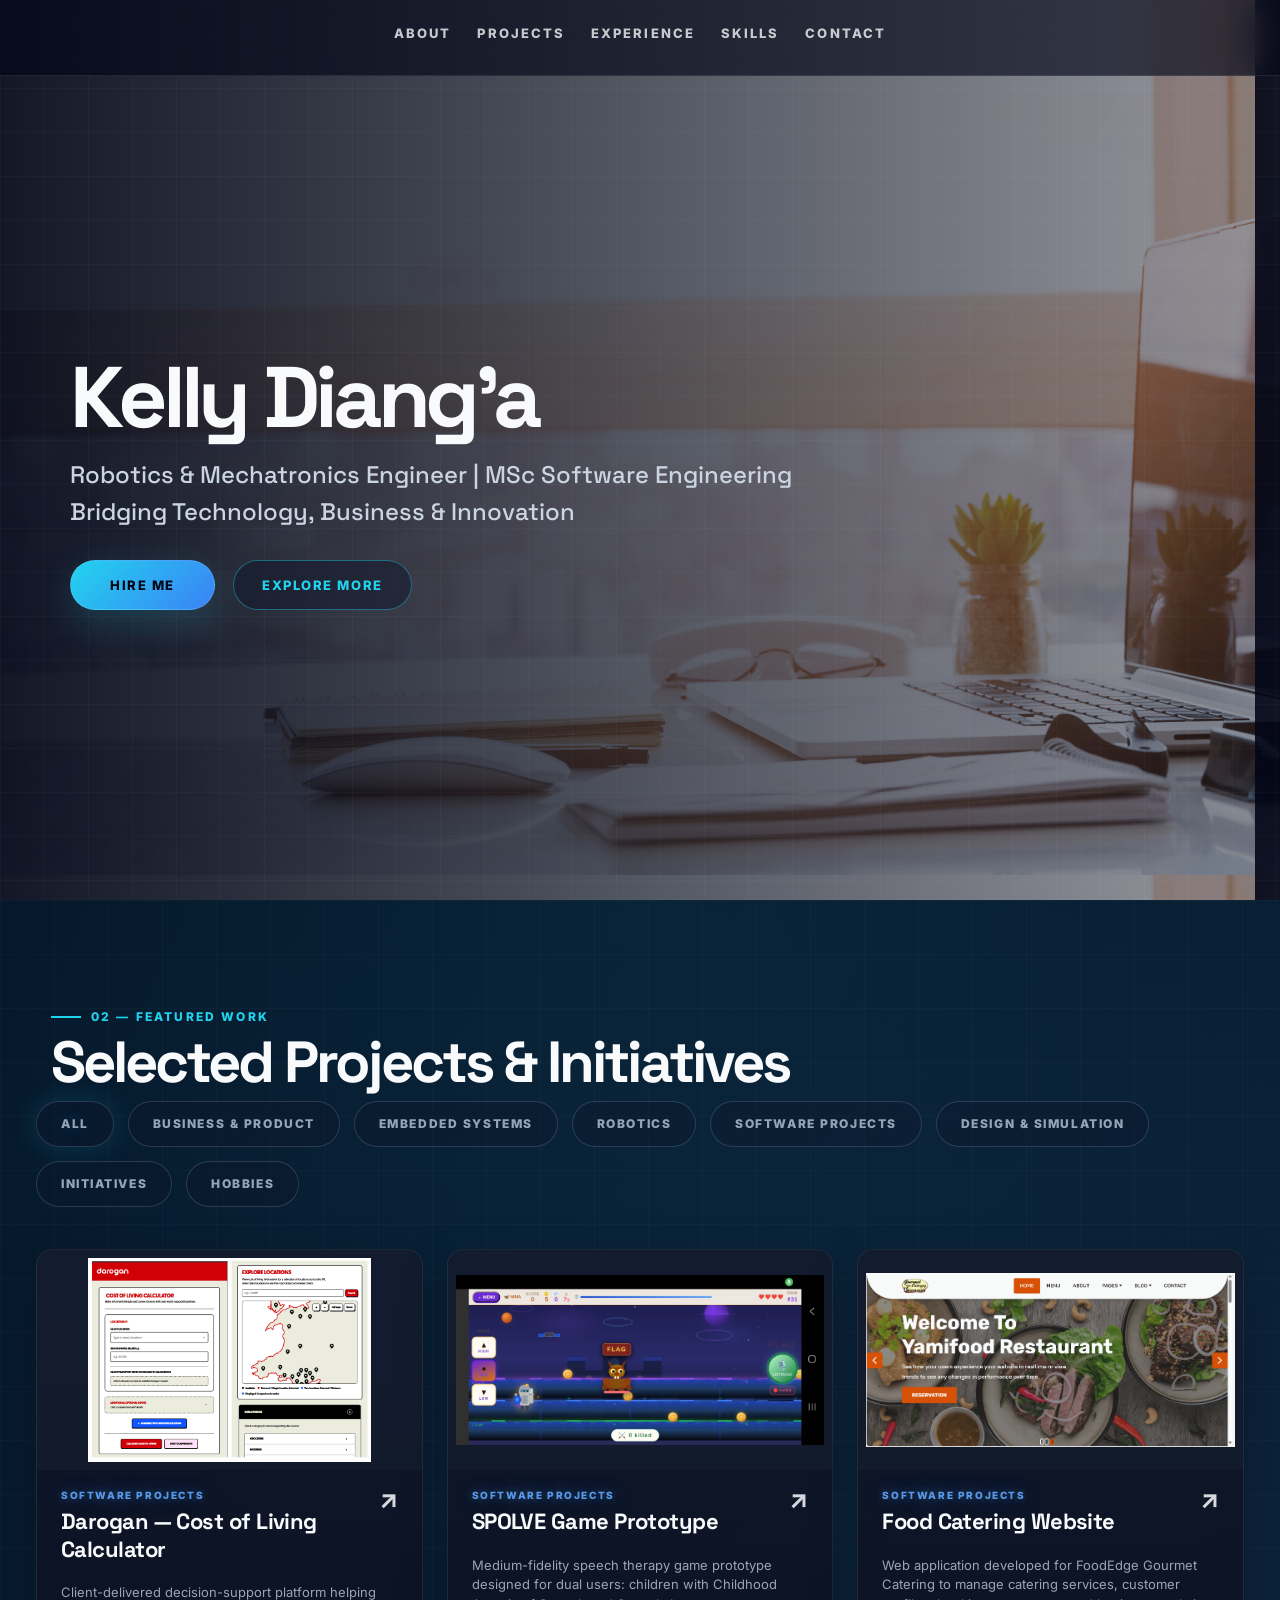
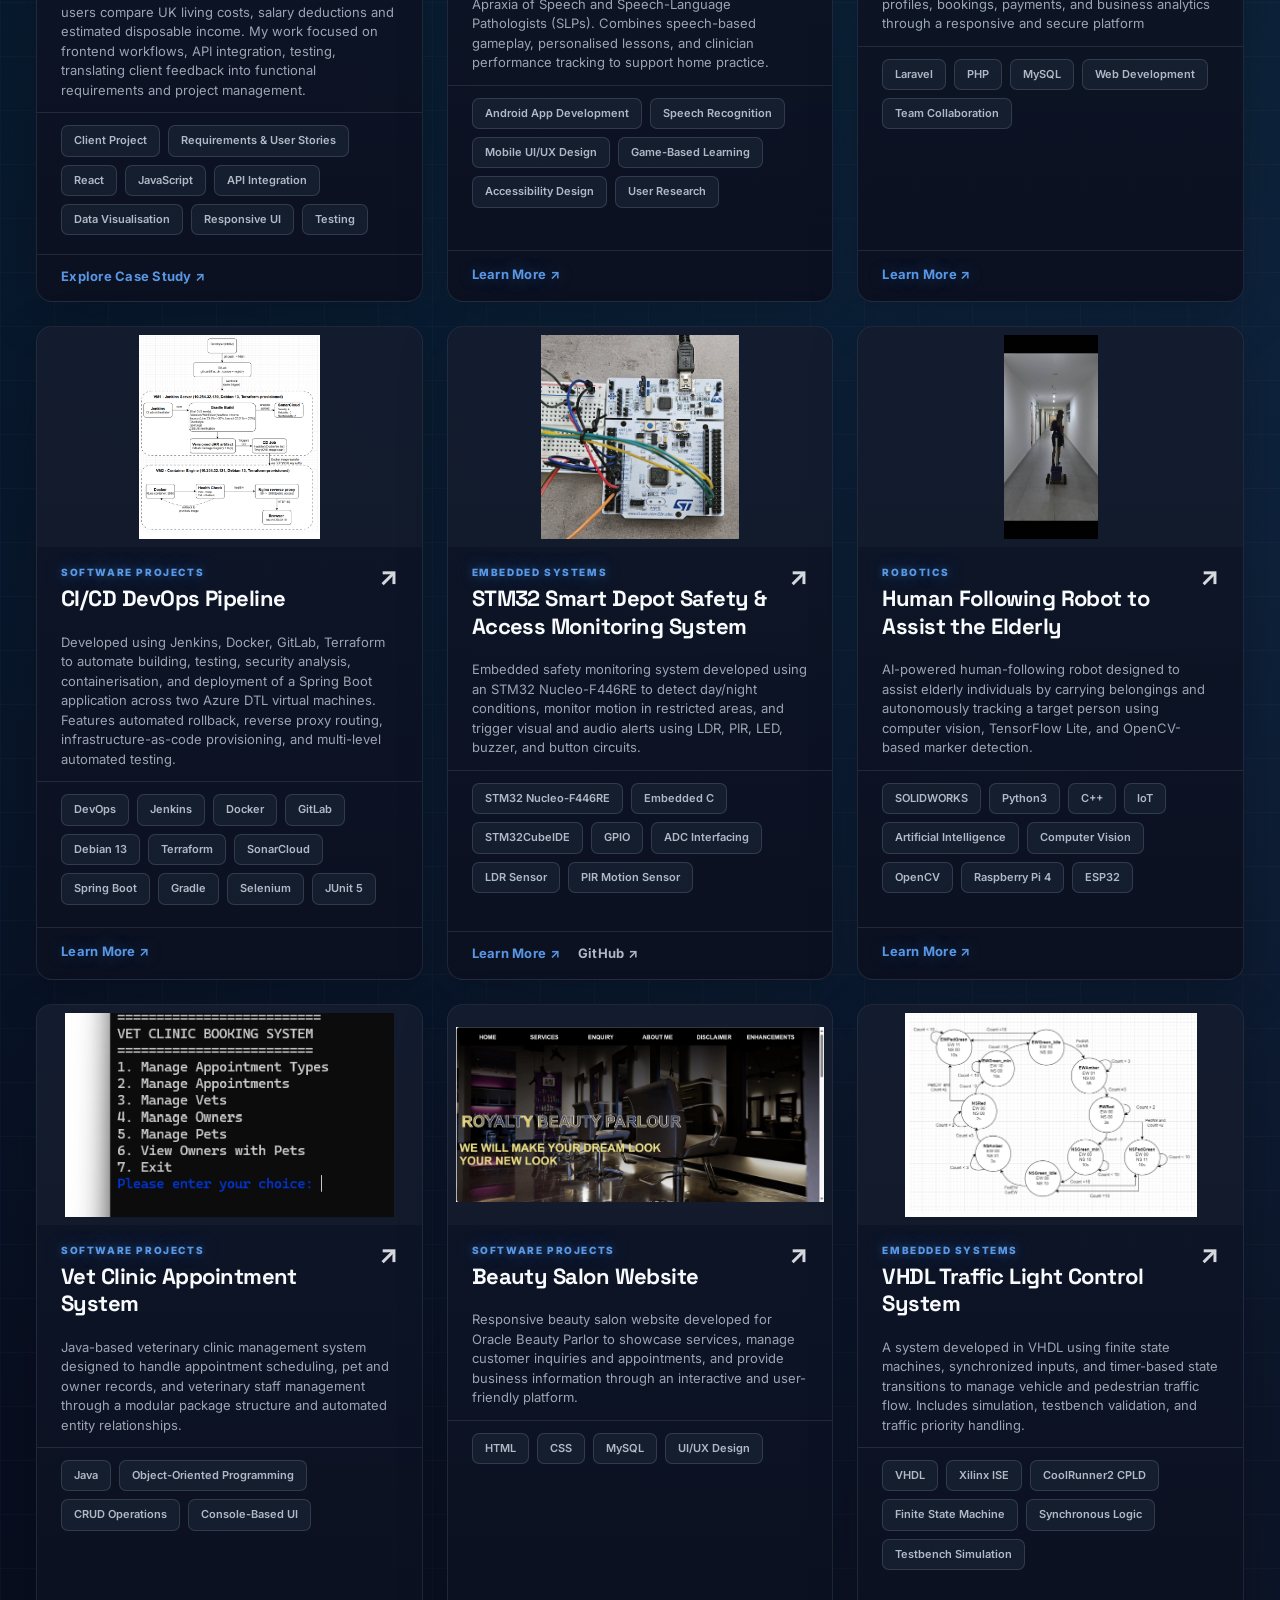
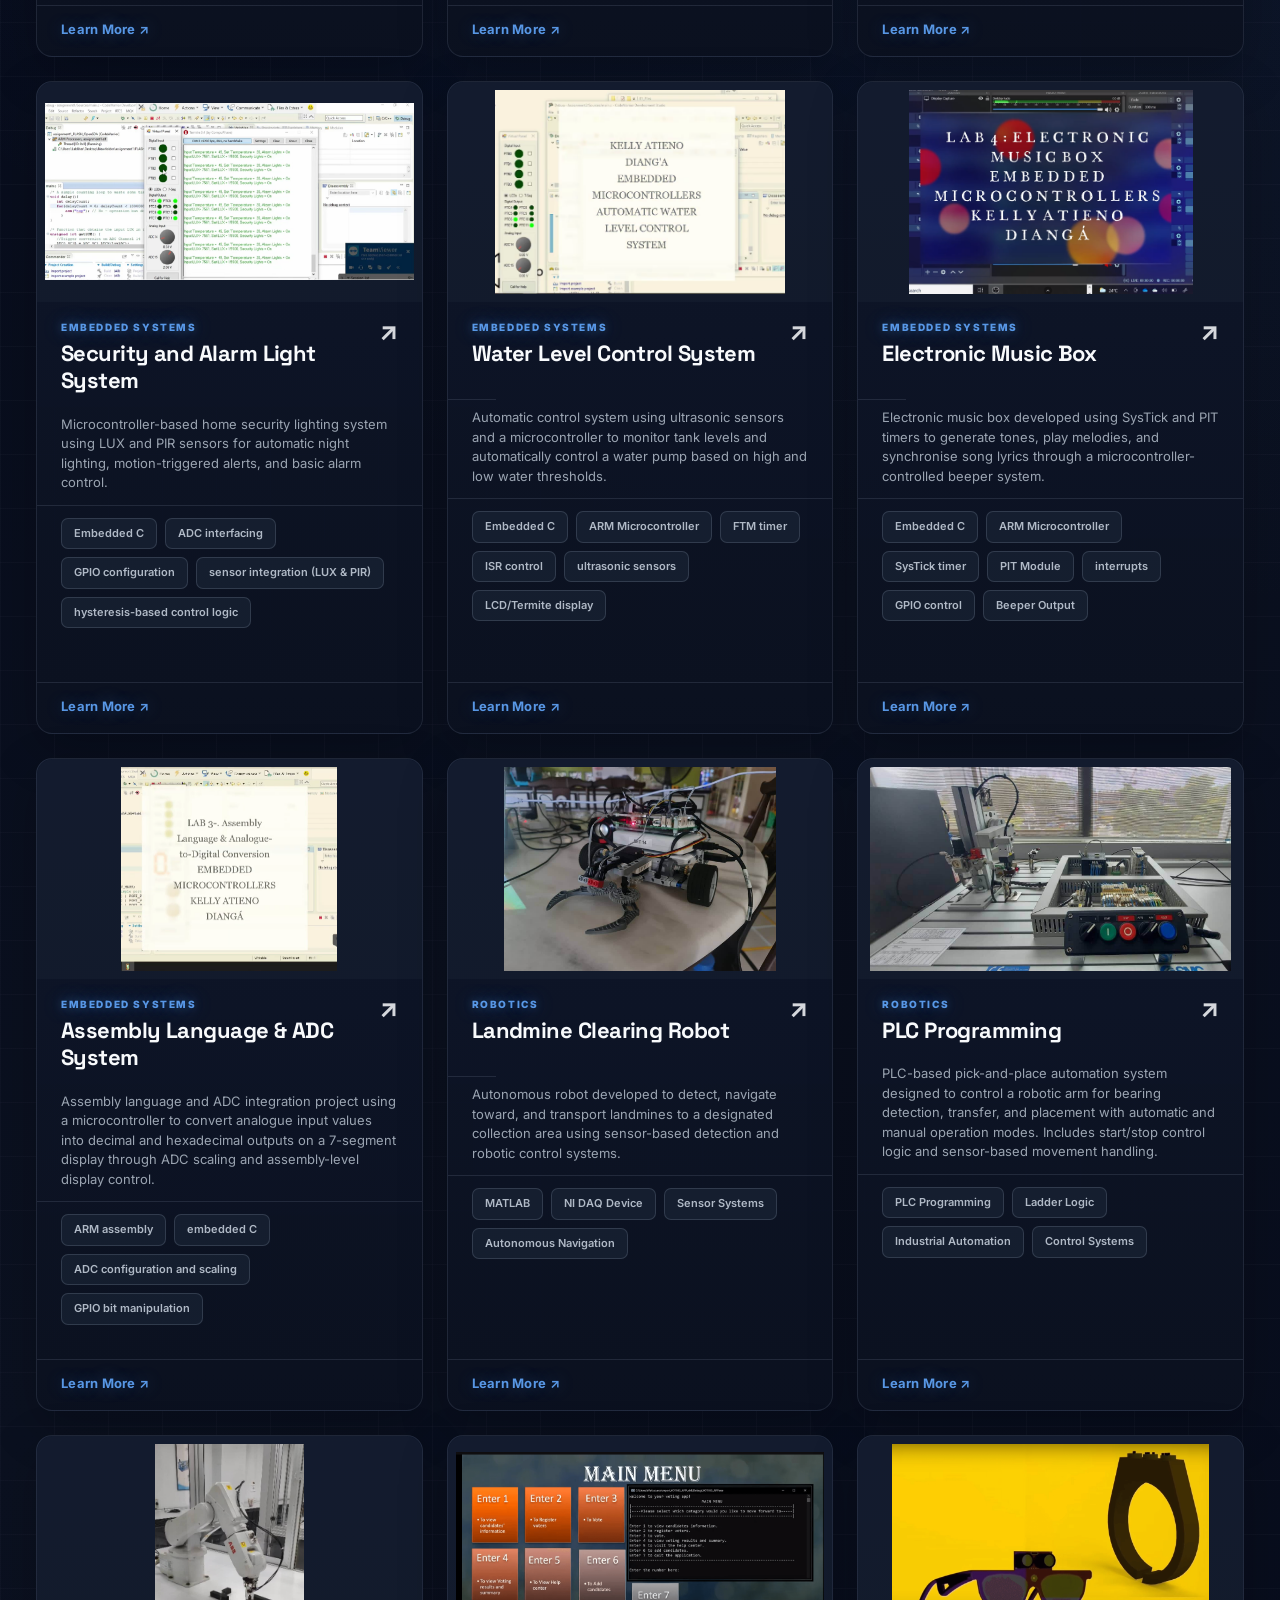
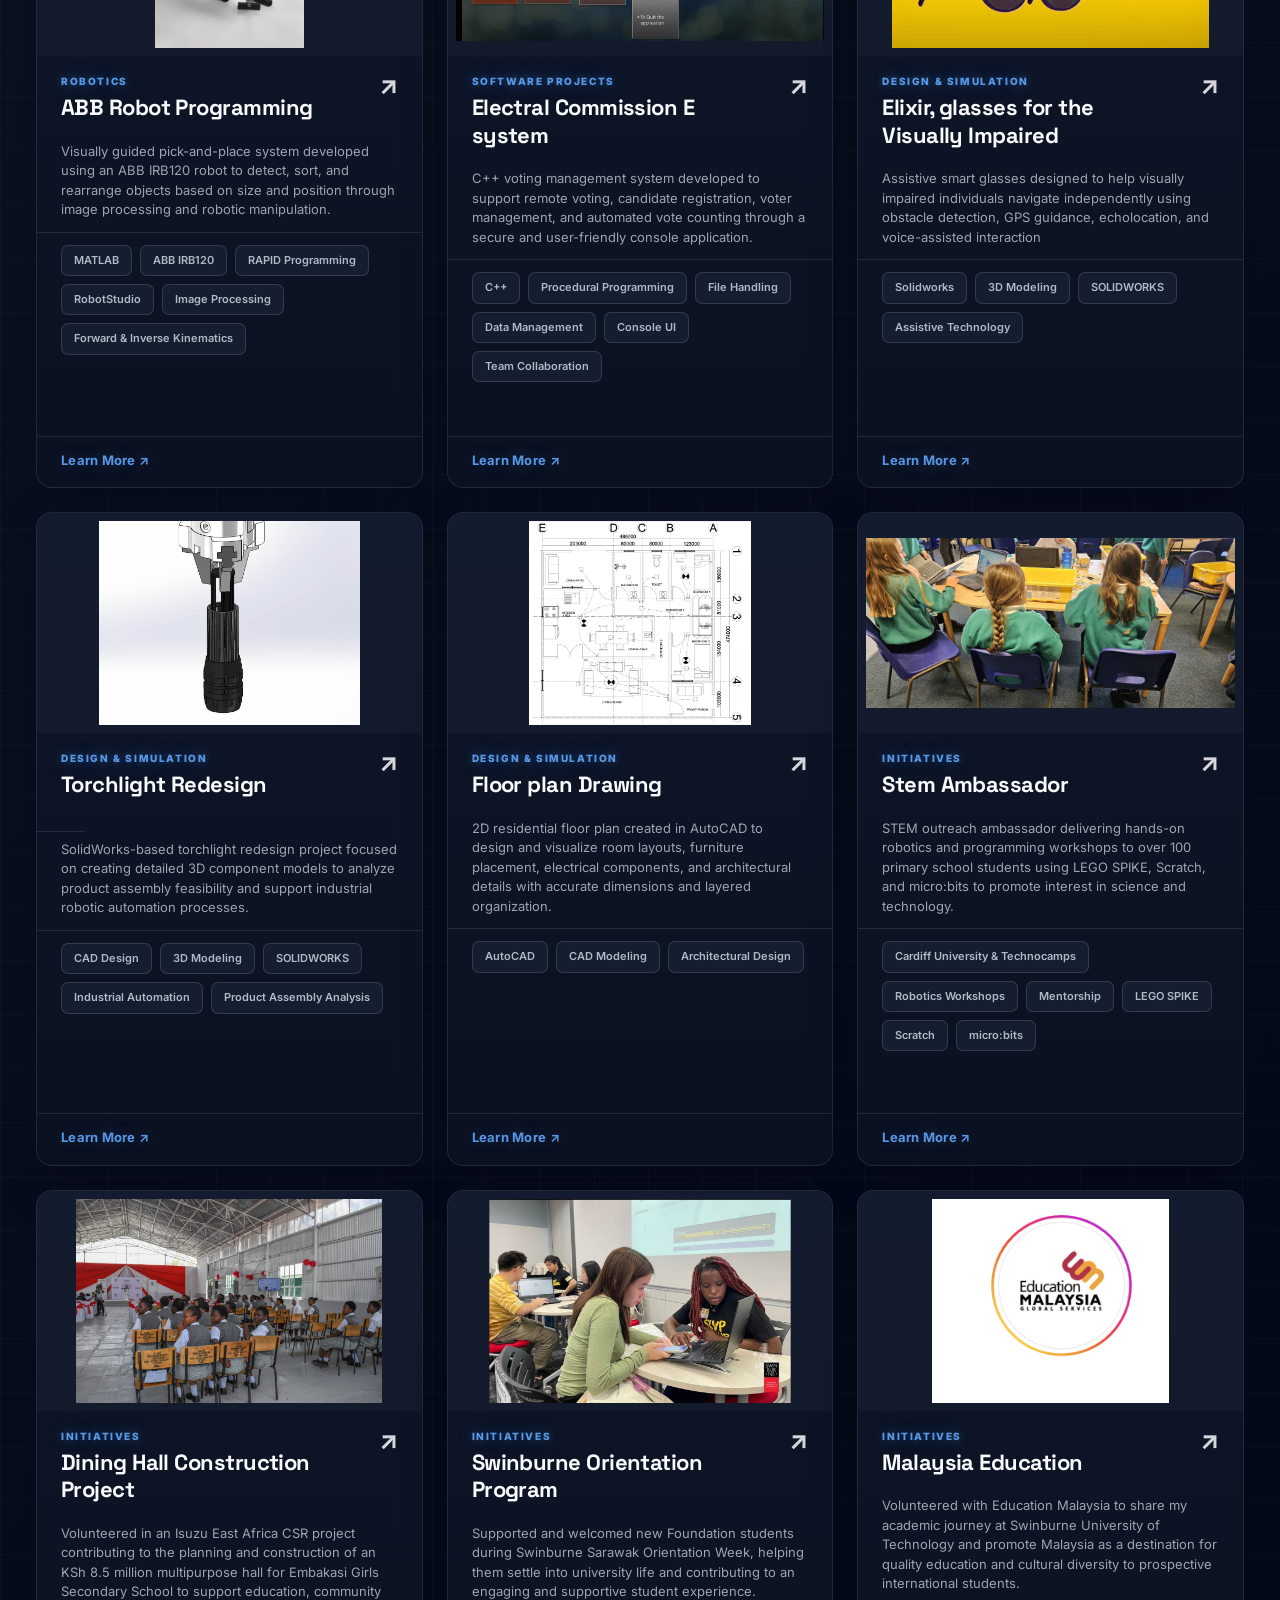
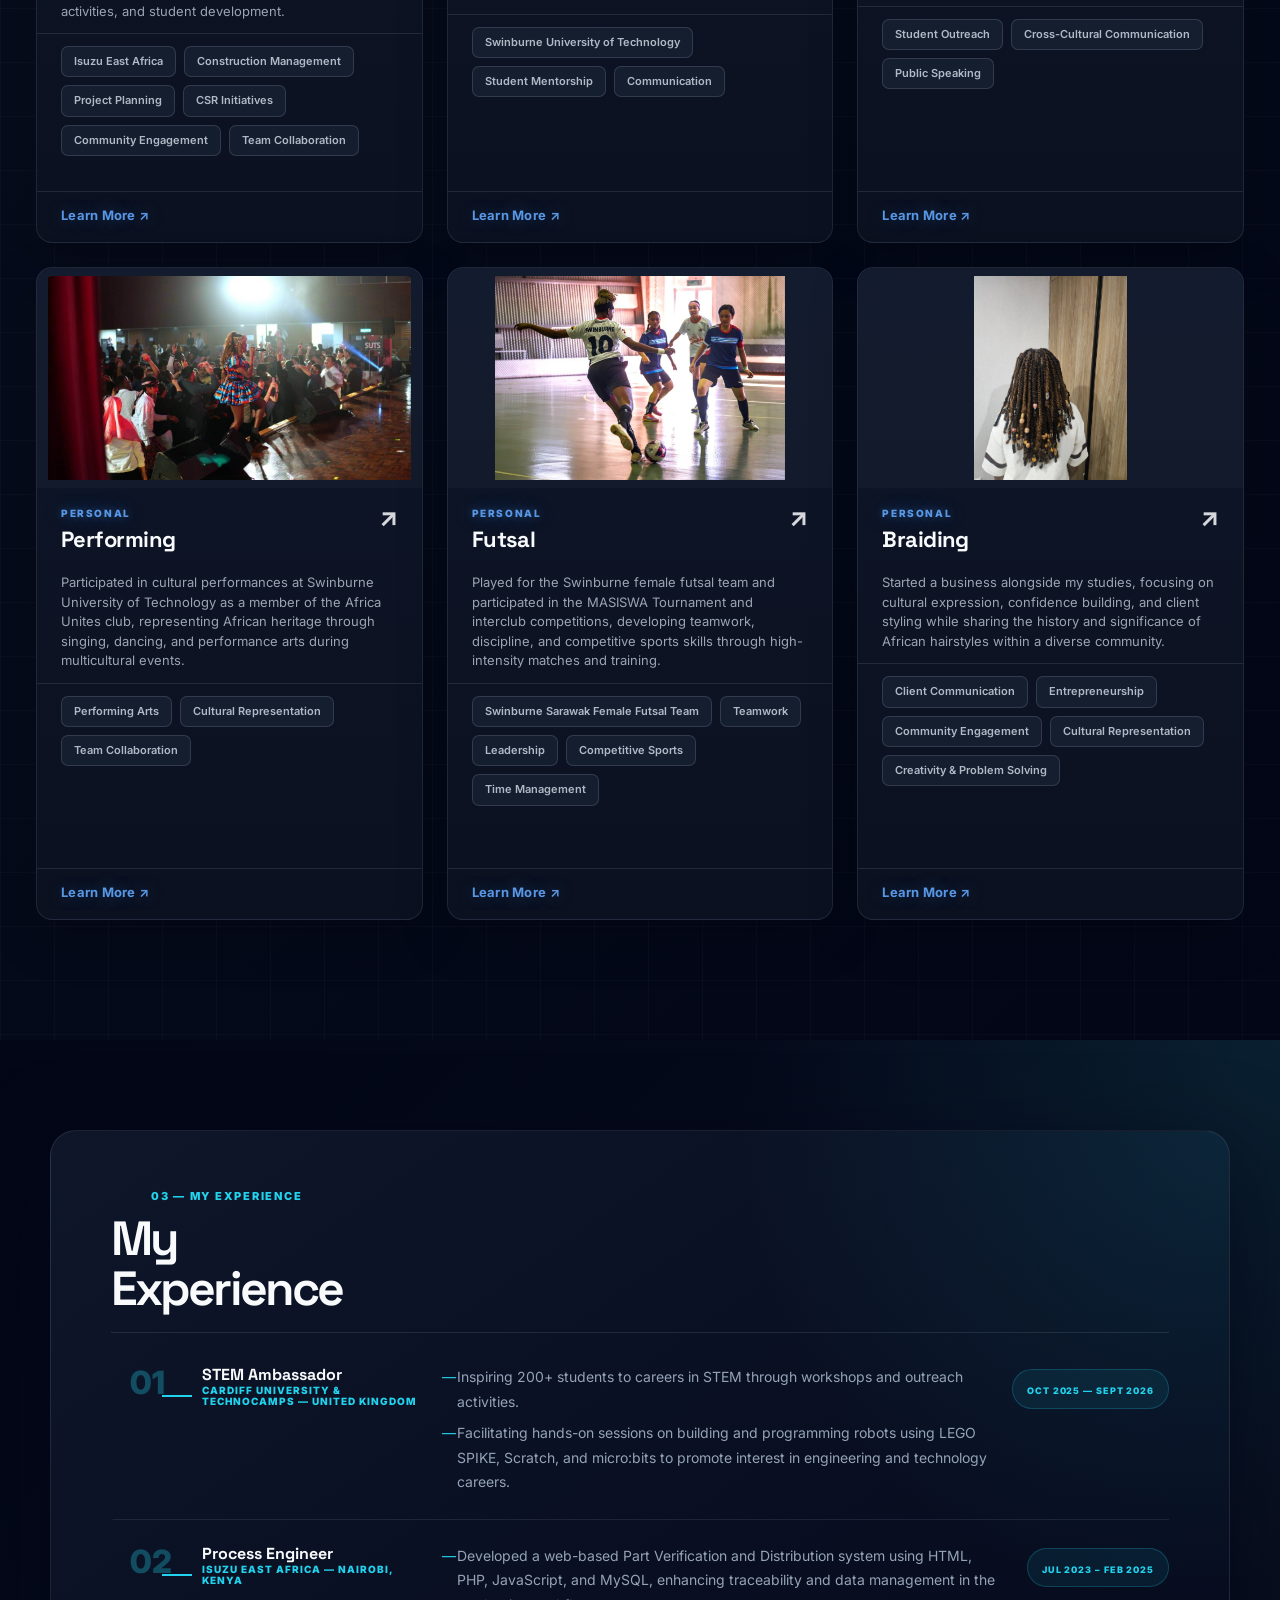
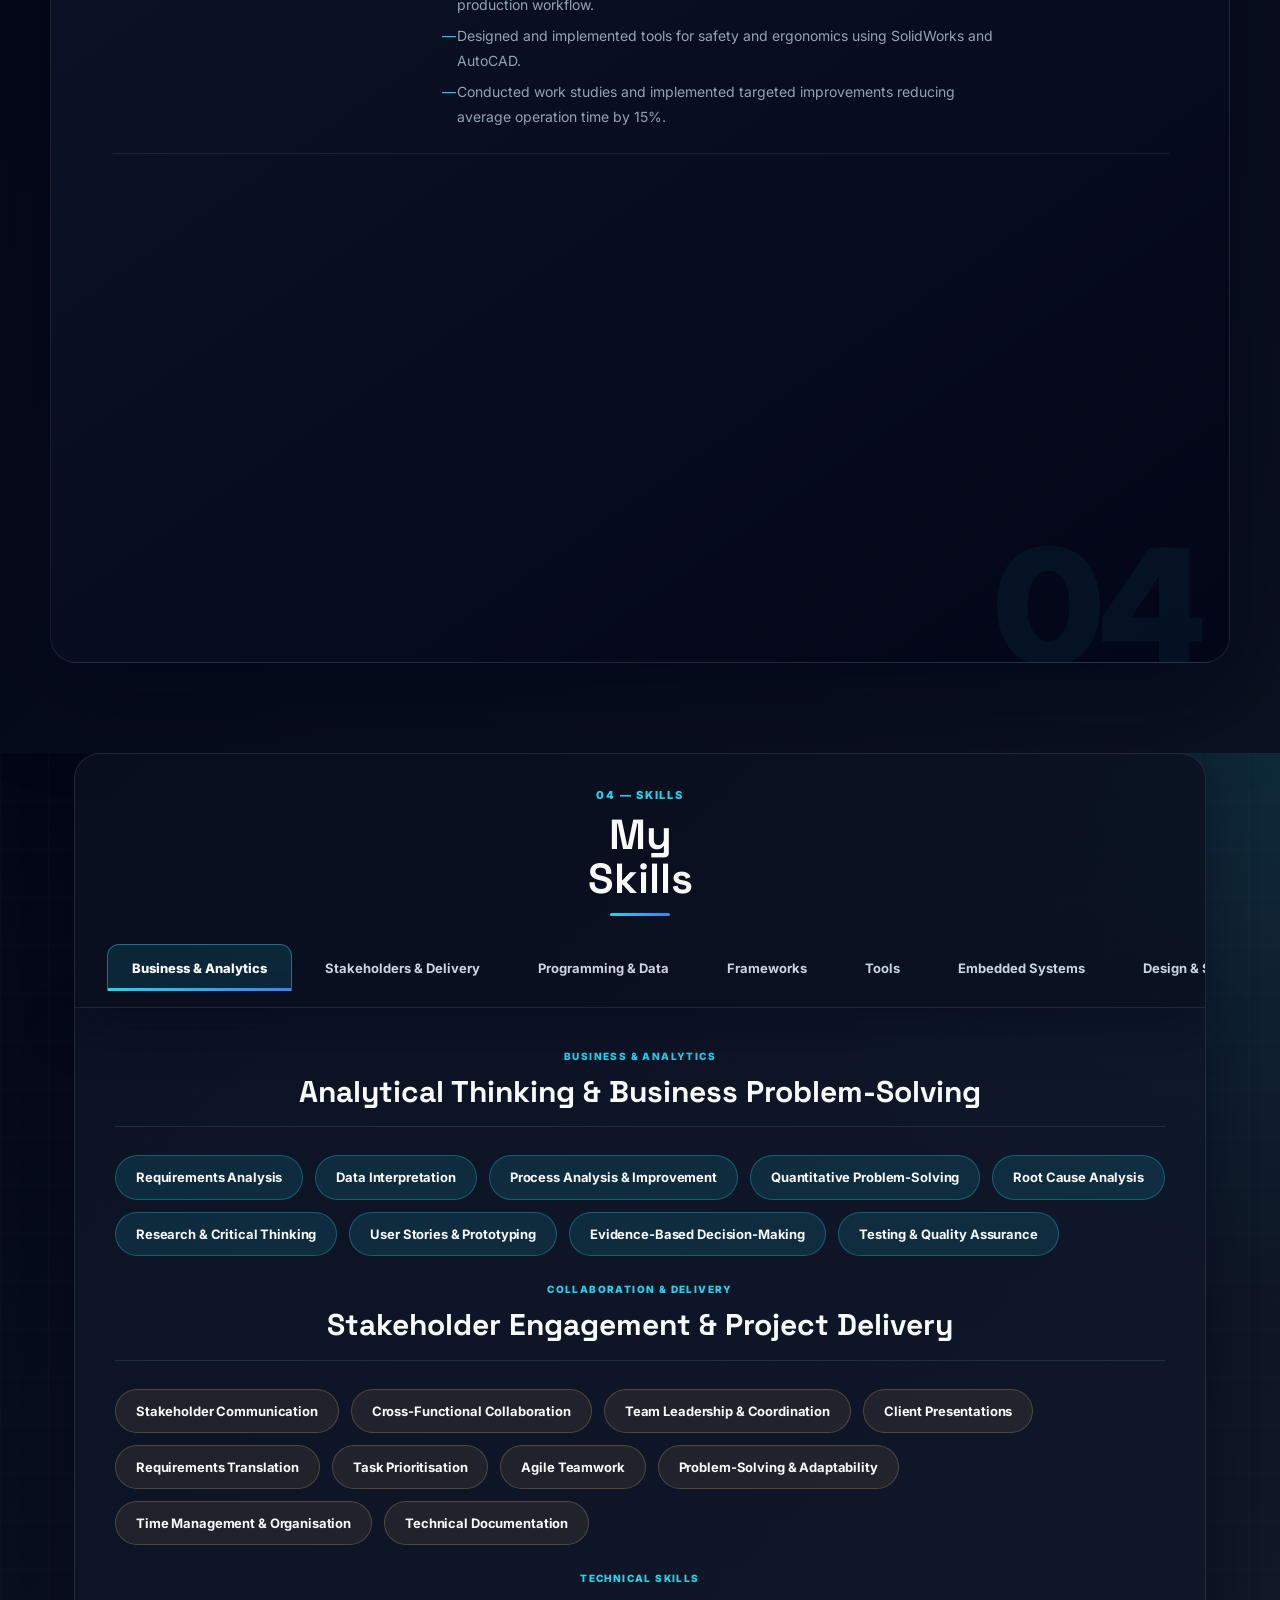
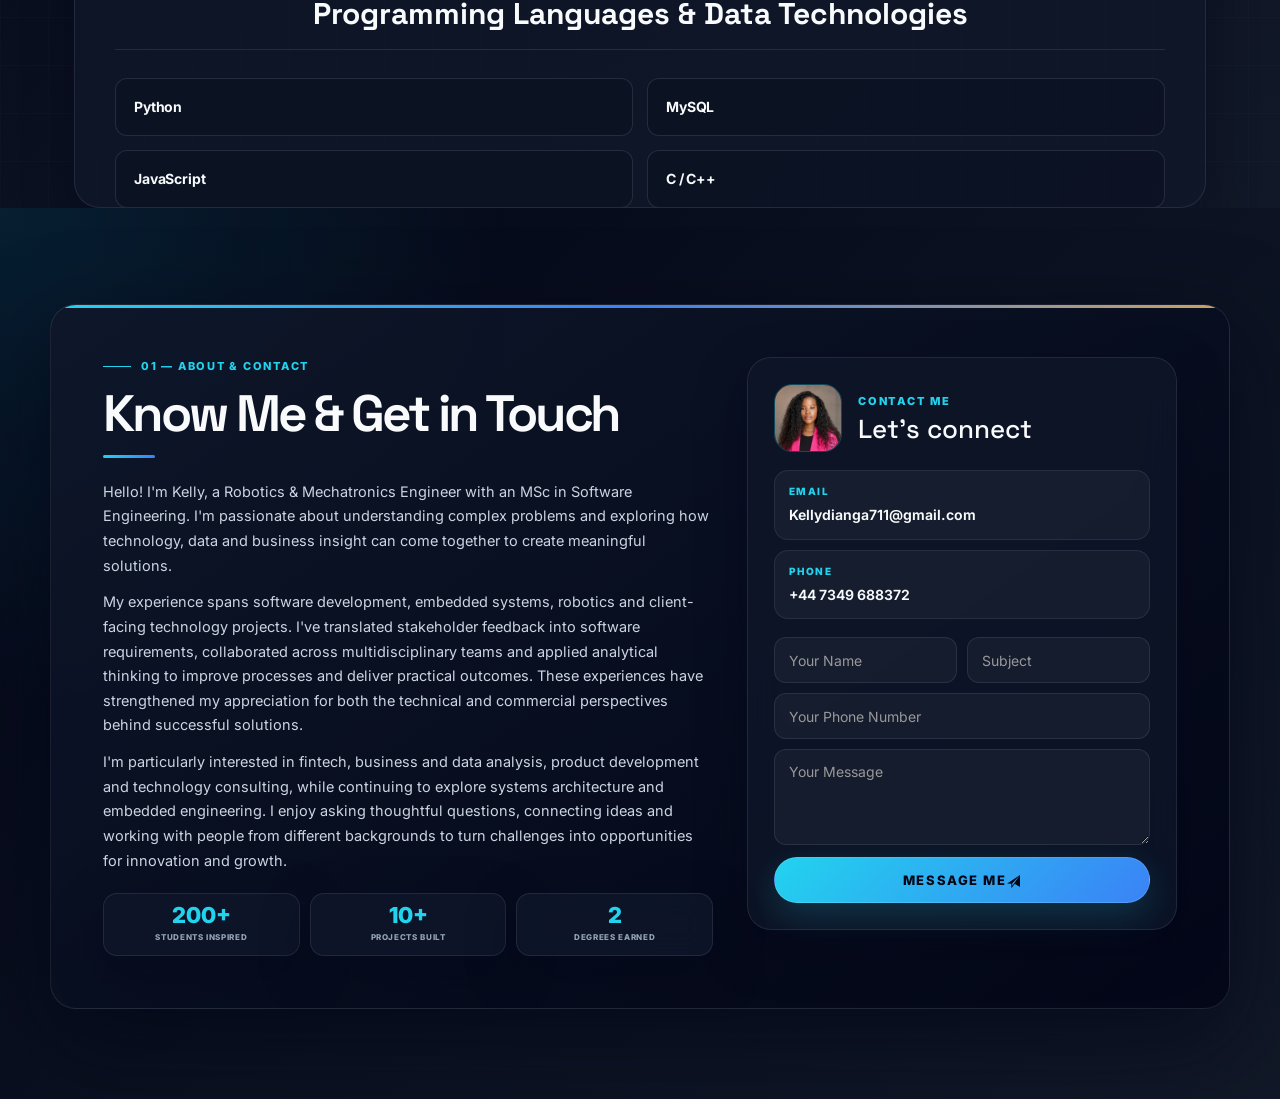
==== commit c8024b3f: "feat: add Darogan client project case study modal" ====
--- a/index.html
+++ b/index.html
@@ -3249,84 +3249,6 @@
         </div>
     </div>
 
-    <!--
-    ARIA PROJECT MODAL TEMPORARILY HIDDEN UNTIL IP FILING
-
-    <div id="animatedModal29" class="popup-modal">
-        <div id="btn-close-modal29" class="close-animatedModal29 close-popup-modal1">
-            <i class="ion-close-round"></i>
-        </div>
-
-        <div class="clearfix"></div>
-
-        <div class="modal-content">
-            <div class="container">
-                <div class="portfolio-padding">
-                    <div class="col-md-8 col-md-offset-2">
-
-                        <h2>ARIA: Human-Centred Driver Companion</h2>
-
-                        <div class="h-50"></div>
-
-                        <h4><b>Project Overview</b></h4>
-
-                        <p>
-                            ARIA is a driver-facing embedded companion system designed to work
-                            alongside existing Driver Monitoring Systems. It focuses on the
-                            intervention space before a critical fatigue alarm and the support
-                            provided after an alarm has cleared, without replacing or altering
-                            the existing warning system.
-                        </p>
-
-                        <p>
-                            The concept combines short voice interactions with haptic seat feedback
-                            to support drivers during prolonged monotony and developing fatigue.
-                            ARIA remains silent during increased driving demand and stops immediately
-                            when a high-severity warning occurs.
-                        </p>
-
-                        <h4><b>Prototype Focus</b></h4>
-
-                        <p>
-                            The proposed prototype uses a Raspberry Pi-based embedded Linux system,
-                            constrained speech interaction, haptic feedback, and simulated inputs
-                            representing journey context, vehicle activity and Driver Monitoring
-                            System events.
-                        </p>
-
-                        <p>
-                            The interactive demo below illustrates the problem ARIA addresses,
-                            where it fits alongside existing monitoring systems, and how it could
-                            respond during a realistic driving scenario.
-                        </p>
-
-                        <br /><br />
-
-                        <div class="download-container">
-                            <a href="projects/aria/ARIA_Driver_Companion_Interactive_Demo_Kelly_Dianga.html"
-                            target="_blank"
-                            rel="noopener noreferrer"
-                            class="download-button">
-                                Launch Interactive Demo
-                            </a>
-                        </div>
-
-                        <br /><br />
-
-                        <div class="button-container">
-                            <button class="btn btn-primary close-animatedModal29">
-                                Back
-                            </button>
-                        </div>
-                    </div>
-                </div>
-            </div>
-        </div>
-    </div>
-
-    END HIDDEN ARIA PROJECT MODAL
-    -->
-
     <!--DEMO28-->
     <div id="animatedModal28" class="popup-modal">
         <!--THIS IS IMPORTANT! the close class must match the modal ID -->
@@ -3436,6 +3358,242 @@
             </div>
         </div>
     </div>
+    <!--
+    ARIA PROJECT MODAL TEMPORARILY HIDDEN UNTIL IP FILING
+
+    <div id="animatedModal29" class="popup-modal">
+        <div id="btn-close-modal29" class="close-animatedModal29 close-popup-modal1">
+            <i class="ion-close-round"></i>
+        </div>
+
+        <div class="clearfix"></div>
+
+        <div class="modal-content">
+            <div class="container">
+                <div class="portfolio-padding">
+                    <div class="col-md-8 col-md-offset-2">
+
+                        <h2>ARIA: Human-Centred Driver Companion</h2>
+
+                        <div class="h-50"></div>
+
+                        <h4><b>Project Overview</b></h4>
+
+                        <p>
+                            ARIA is a driver-facing embedded companion system designed to work
+                            alongside existing Driver Monitoring Systems. It focuses on the
+                            intervention space before a critical fatigue alarm and the support
+                            provided after an alarm has cleared, without replacing or altering
+                            the existing warning system.
+                        </p>
+
+                        <p>
+                            The concept combines short voice interactions with haptic seat feedback
+                            to support drivers during prolonged monotony and developing fatigue.
+                            ARIA remains silent during increased driving demand and stops immediately
+                            when a high-severity warning occurs.
+                        </p>
+
+                        <h4><b>Prototype Focus</b></h4>
+
+                        <p>
+                            The proposed prototype uses a Raspberry Pi-based embedded Linux system,
+                            constrained speech interaction, haptic feedback, and simulated inputs
+                            representing journey context, vehicle activity and Driver Monitoring
+                            System events.
+                        </p>
+
+                        <p>
+                            The interactive demo below illustrates the problem ARIA addresses,
+                            where it fits alongside existing monitoring systems, and how it could
+                            respond during a realistic driving scenario.
+                        </p>
+
+                        <br /><br />
+
+                        <div class="download-container">
+                            <a href="projects/aria/ARIA_Driver_Companion_Interactive_Demo_Kelly_Dianga.html"
+                            target="_blank"
+                            rel="noopener noreferrer"
+                            class="download-button">
+                                Launch Interactive Demo
+                            </a>
+                        </div>
+
+                        <br /><br />
+
+                        <div class="button-container">
+                            <button class="btn btn-primary close-animatedModal29">
+                                Back
+                            </button>
+                        </div>
+                    </div>
+                </div>
+            </div>
+        </div>
+    </div>
+
+    END HIDDEN ARIA PROJECT MODAL
+    -->
+    <div id="animatedModal30" class="popup-modal">
+        <!-- Match the close-animatedModal30 class to the modal ID. -->
+    <div id="btn-close-modal30" class="close-animatedModal30 close-popup-modal1">
+            <i class="ion-close-round"></i>
+     </div>
+     <div class="clearfix"></div>
+
+        <div class="modal-content">
+            <div class="container">
+                <div class="portfolio-padding">
+                    <div class="col-md-8 col-md-offset-2">
+
+                        <h2>Darogan <br /> Cost of Living Calculator</h2>
+                        <p><strong>MSc Software Engineering Client Project | July–August 2026</strong></p>
+                        <p><strong>Focus:</strong> Business requirements, decision-support software, frontend development, API integration and client delivery.</p>
+                        <div class="h-50"></div>
+
+                        <!-- Problem and product overview -->
+                        <h4><b>The Challenge</b></h4>
+                        <p>
+                            The cost of living varies significantly across UK locations. Comparing a
+                            salary alone does not explain what someone might have left after housing,
+                            transport, groceries, utilities and other deductions. Our client needed
+                            an accessible way for users to explore these trade-offs and understand
+                            the assumptions behind the figures.
+                        </p>
+                        <p>
+                            Working in a four-person team, we delivered a web-based decision-support
+                            application that compares estimated living costs and disposable income
+                            between UK locations. The interface makes regional comparisons easier to
+                            explore through an interactive calculator, a location map, side-by-side
+                            financial breakdowns and clear visual summaries.
+                        </p>
+
+                        <!-- Contribution is distinguished from the team-wide work. -->
+                        <h4><b>My Role &amp; Contributions</b></h4>
+                        <ul>
+                            <li><strong>Stakeholder requirements:</strong> Helped turn client feedback into actionable user stories, prototypes and interface improvements.</li>
+                            <li><strong>Frontend development:</strong> Implemented and refined calculator workflows, including location inputs, transport selections and optional student loan assumptions.</li>
+                            <li><strong>API integration:</strong> Organised frontend service responsibilities for requests, input validation, parameter construction and mapping backend results into UI-ready data.</li>
+                            <li><strong>Data presentation:</strong> Worked on user-facing comparison results, visual summaries and transparent presentation of cost assumptions and sources.</li>
+                            <li><strong>Quality and delivery:</strong> Contributed frontend automated testing and CI/CD work with Jenkins, Docker and Azure, and helped prepare the final client demonstration.</li>
+                        </ul>
+
+                        <!-- Features illustrated with project screenshots -->
+                        <h4><b>Product Walkthrough</b></h4>
+                        <p>
+                            The following screenshots show the client-delivered application. The
+                            source code and private project repository are not published here.
+                        </p>
+
+                        <figure class="darogan-project-shot">
+                            <h5><b>01. Set up a personalised comparison</b></h5>
+                            <img
+                                src="img/portfolio/darogan-calculator.png"
+                                class="img-responsive"
+                                loading="lazy"
+                                alt="Darogan calculator form comparing two UK locations using salary, transport and student loan inputs" />
+                            <figcaption>
+                                Users select one or two locations, enter annual salary details, choose
+                                transport options and include applicable student loan assumptions.
+                            </figcaption>
+                        </figure>
+
+                        <figure class="darogan-project-shot">
+                            <h5><b>02. Interpret the financial comparison</b></h5>
+                            <img
+                                src="img/portfolio/darogan-results.png"
+                                class="img-responsive"
+                                loading="lazy"
+                                alt="Darogan comparison results showing monthly deductions, living costs, disposable income and income allocation charts" />
+                            <figcaption>
+                                Side-by-side breakdowns present estimated deductions, living expenses
+                                and remaining monthly disposable income. Visual allocation charts help
+                                make differences easier to understand.
+                            </figcaption>
+                        </figure>
+
+                        <figure class="darogan-project-shot">
+                            <h5><b>03. Explore locations visually</b></h5>
+                            <img
+                                src="img/portfolio/darogan-map.png"
+                                class="img-responsive"
+                                loading="lazy"
+                                alt="Interactive UK map showing searchable locations, markers, location cost cards and estimated distance between selected locations" />
+                            <figcaption>
+                                A searchable UK map lets users explore locations, inspect regional
+                                cost summaries and view estimated distances between selections.
+                            </figcaption>
+                        </figure>
+
+                        <figure class="darogan-project-shot">
+                            <h5><b>04. Make the supporting data visible</b></h5>
+                            <img
+                                src="img/portfolio/darogan-data-sources.png"
+                                class="img-responsive"
+                                loading="lazy"
+                                alt="Expandable Darogan data sources panel for groceries, housing, transport and utilities" />
+                            <figcaption>
+                                Expandable source categories show where supporting cost information
+                                comes from, helping users understand the figures and their limitations.
+                            </figcaption>
+                        </figure>
+
+                        <figure class="darogan-project-shot">
+                            <h5><b>05. Keep the experience usable across devices</b></h5>
+                            <img
+                                src="img/portfolio/darogan-responsive.png"
+                                class="img-responsive"
+                                loading="lazy"
+                                alt="Darogan calculator and map demonstrated in tablet and mobile layouts" />
+                            <figcaption>
+                                Responsive calculator, map and source interfaces adapt to tablet and
+                                mobile layouts, keeping the main workflows accessible on smaller screens.
+                            </figcaption>
+                        </figure>
+
+                        <!-- Relevance to analyst, product and technology roles -->
+                        <h4><b>Approach &amp; Business Value</b></h4>
+                        <p>
+                            The key design decision was to turn several underlying calculations and
+                            regional data sources into a clear user journey. Rather than displaying
+                            numbers in isolation, the application helps users ask practical questions:
+                            Which location appears more affordable? How do transport and housing
+                            assumptions affect the comparison? How much income might remain each month?
+                        </p>
+                        <p>
+                            This project strengthened my experience in analysing requirements,
+                            balancing usability with technical constraints, collaborating across
+                            frontend, backend and data responsibilities, and presenting complex
+                            information in a way that supports decisions.
+                        </p>
+
+                        <h4><b>Outcome &amp; Reflection</b></h4>
+                        <p>
+                            Our team completed the platform for its August 2026 client delivery.
+                            Beyond writing software, I gained practical experience translating
+                            evolving feedback into deliverable features, coordinating technical
+                            dependencies and explaining the value of a product to stakeholders.
+                            These are capabilities I am continuing to build in business analysis,
+                            fintech, product and technology consulting.
+                        </p>
+
+                        <p>
+                            <strong>Technologies and methods:</strong> React, JavaScript, REST API
+                            integration, responsive UI, frontend testing, Jenkins, Docker, Azure,
+                            requirements analysis and iterative client feedback.
+                        </p>
+
+                        <!-- Uses the same animatedModal close convention as existing modals. -->
+                        <div class="button-container">
+                            <button type="button" class="btn btn-primary close-animatedModal30">Back</button>
+                        </div>
+
+                    </div>
+                </div>
+            </div>
+        </div>
+    </div>
 
     <!-- jQuery -->
     <script src="js/jquery.js" defer></script>
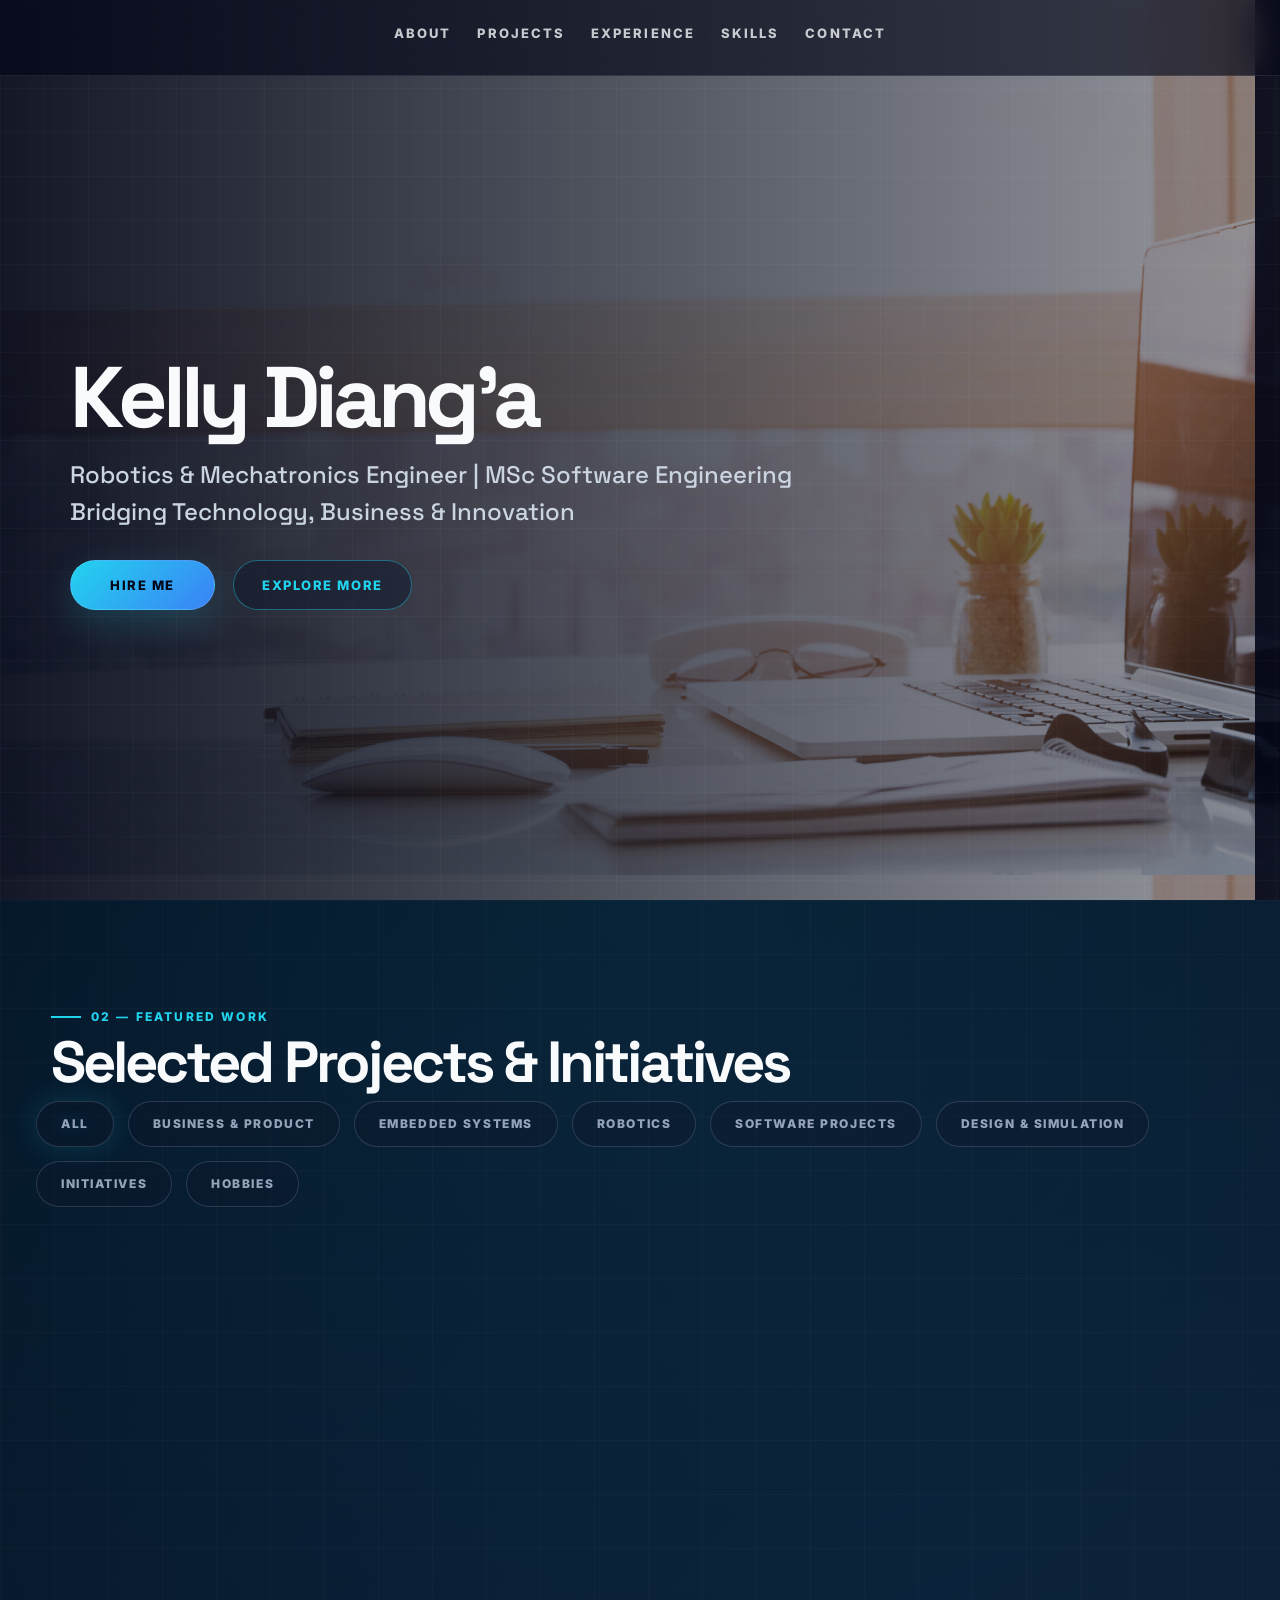
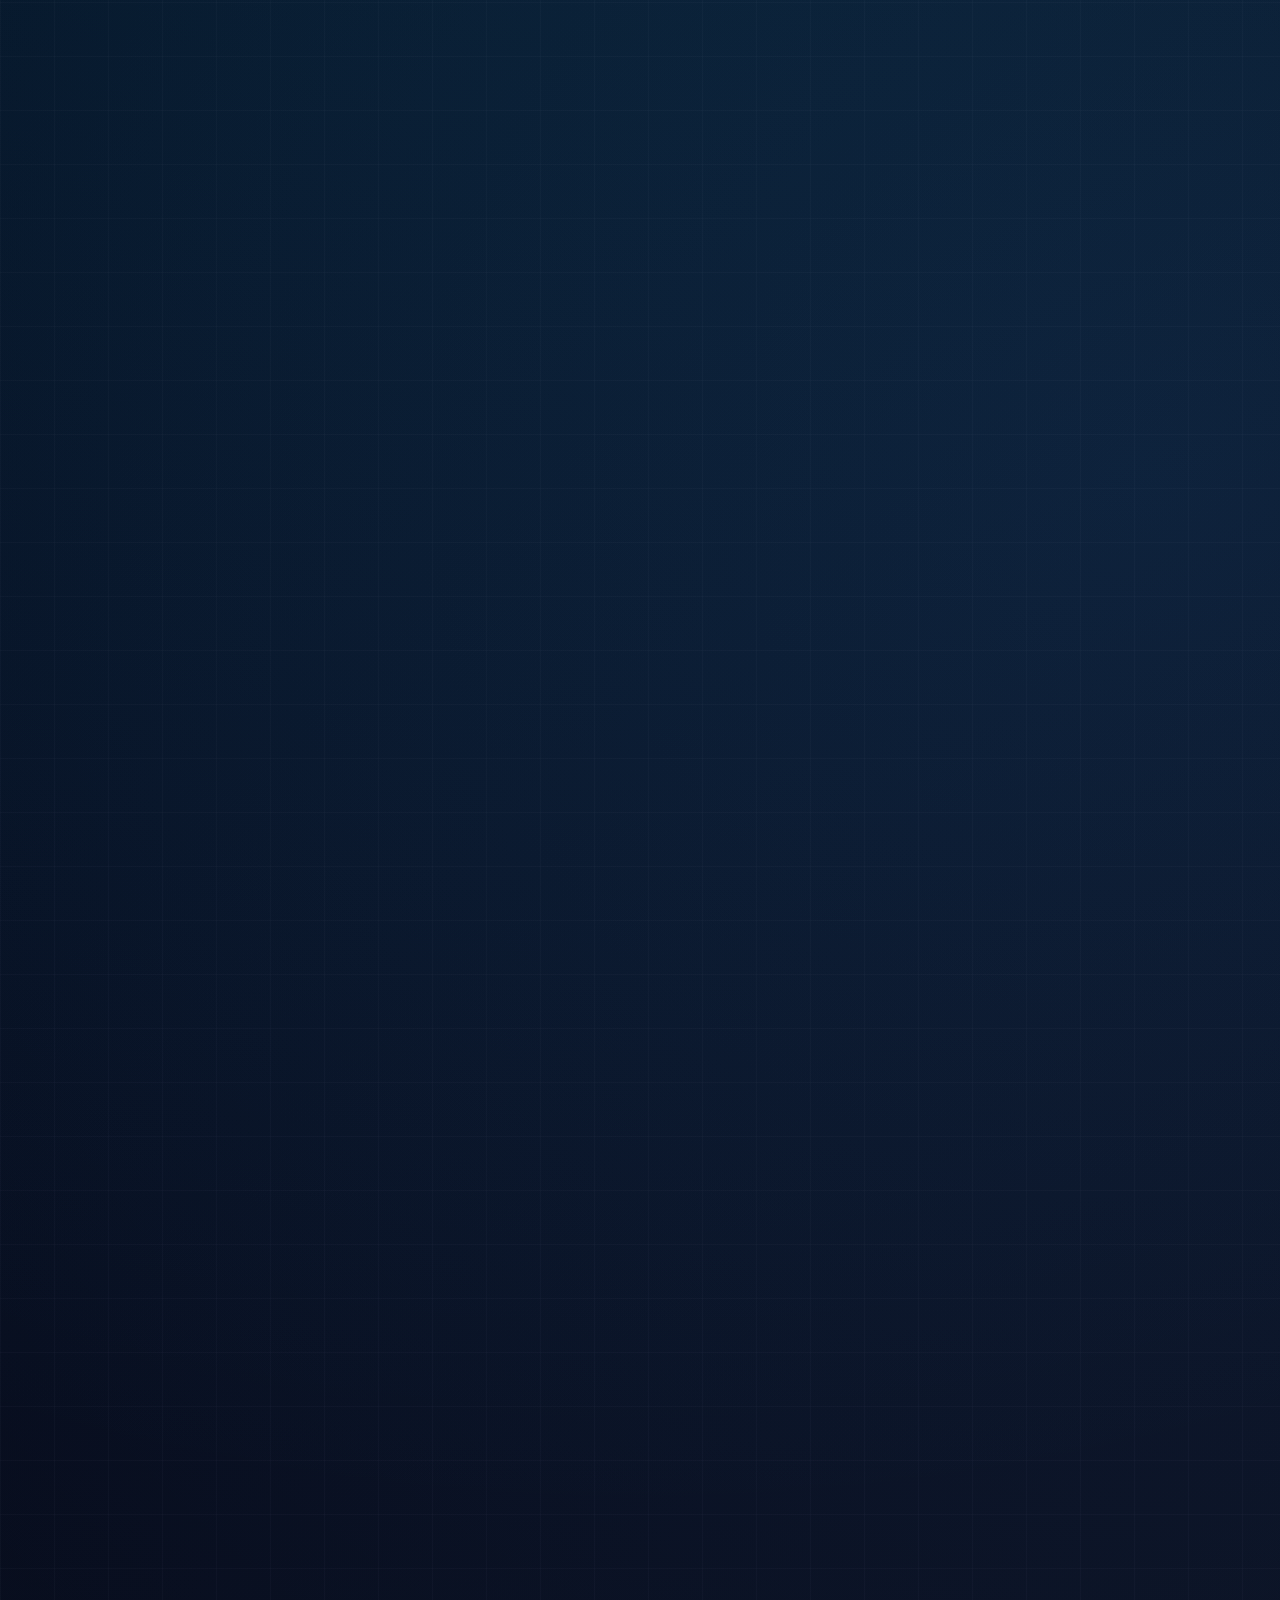
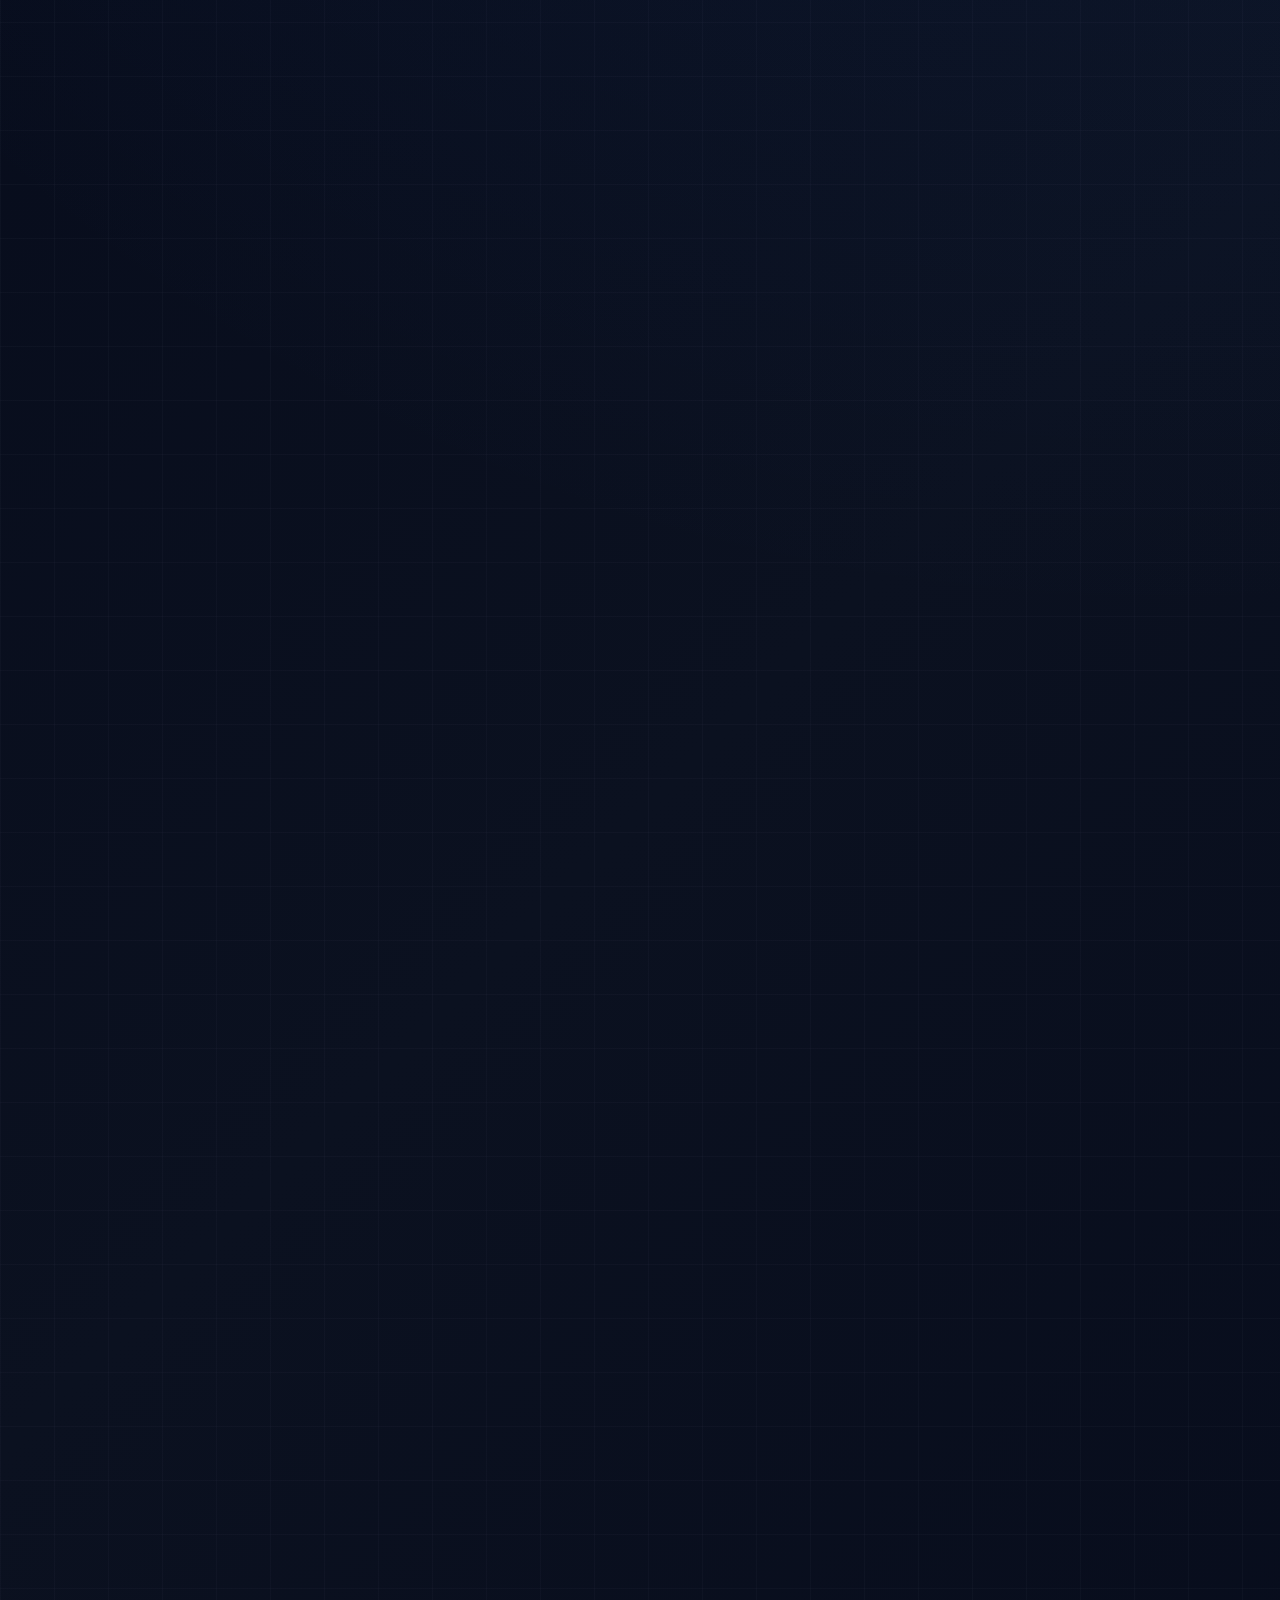
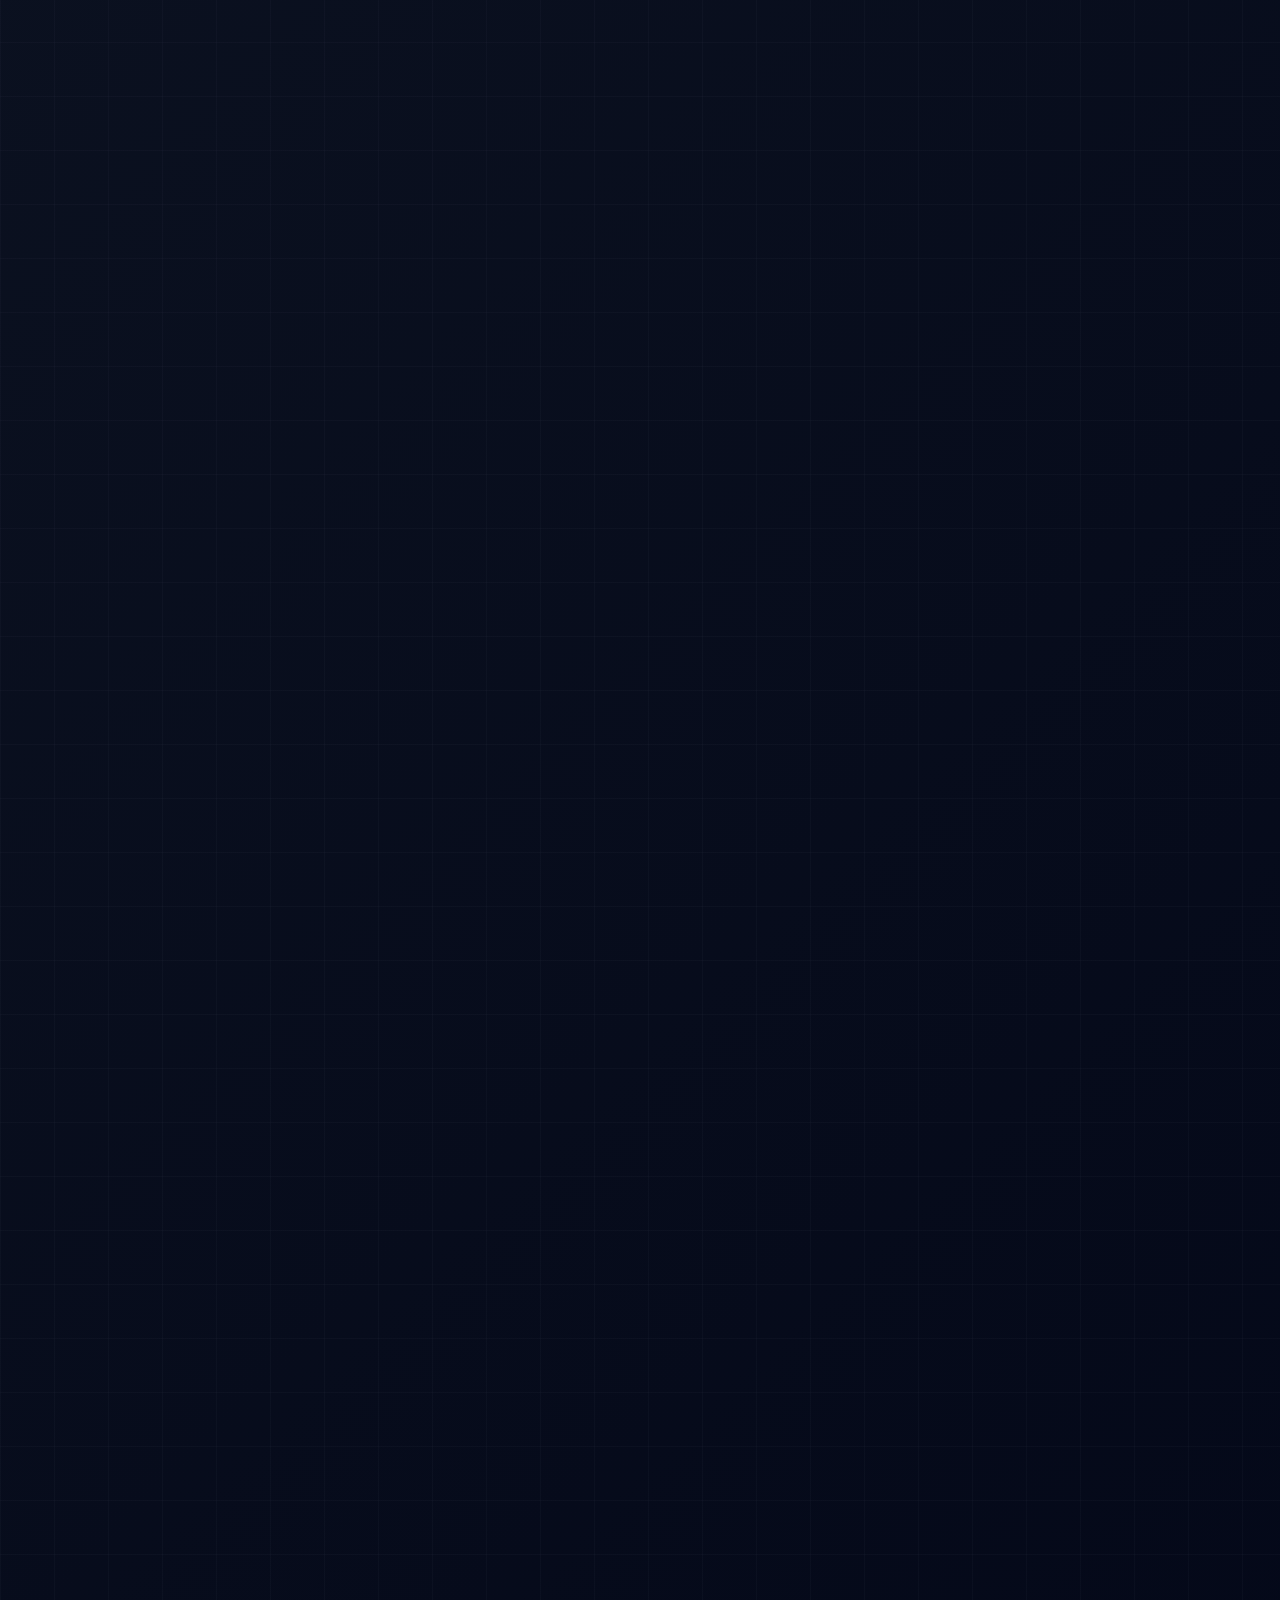
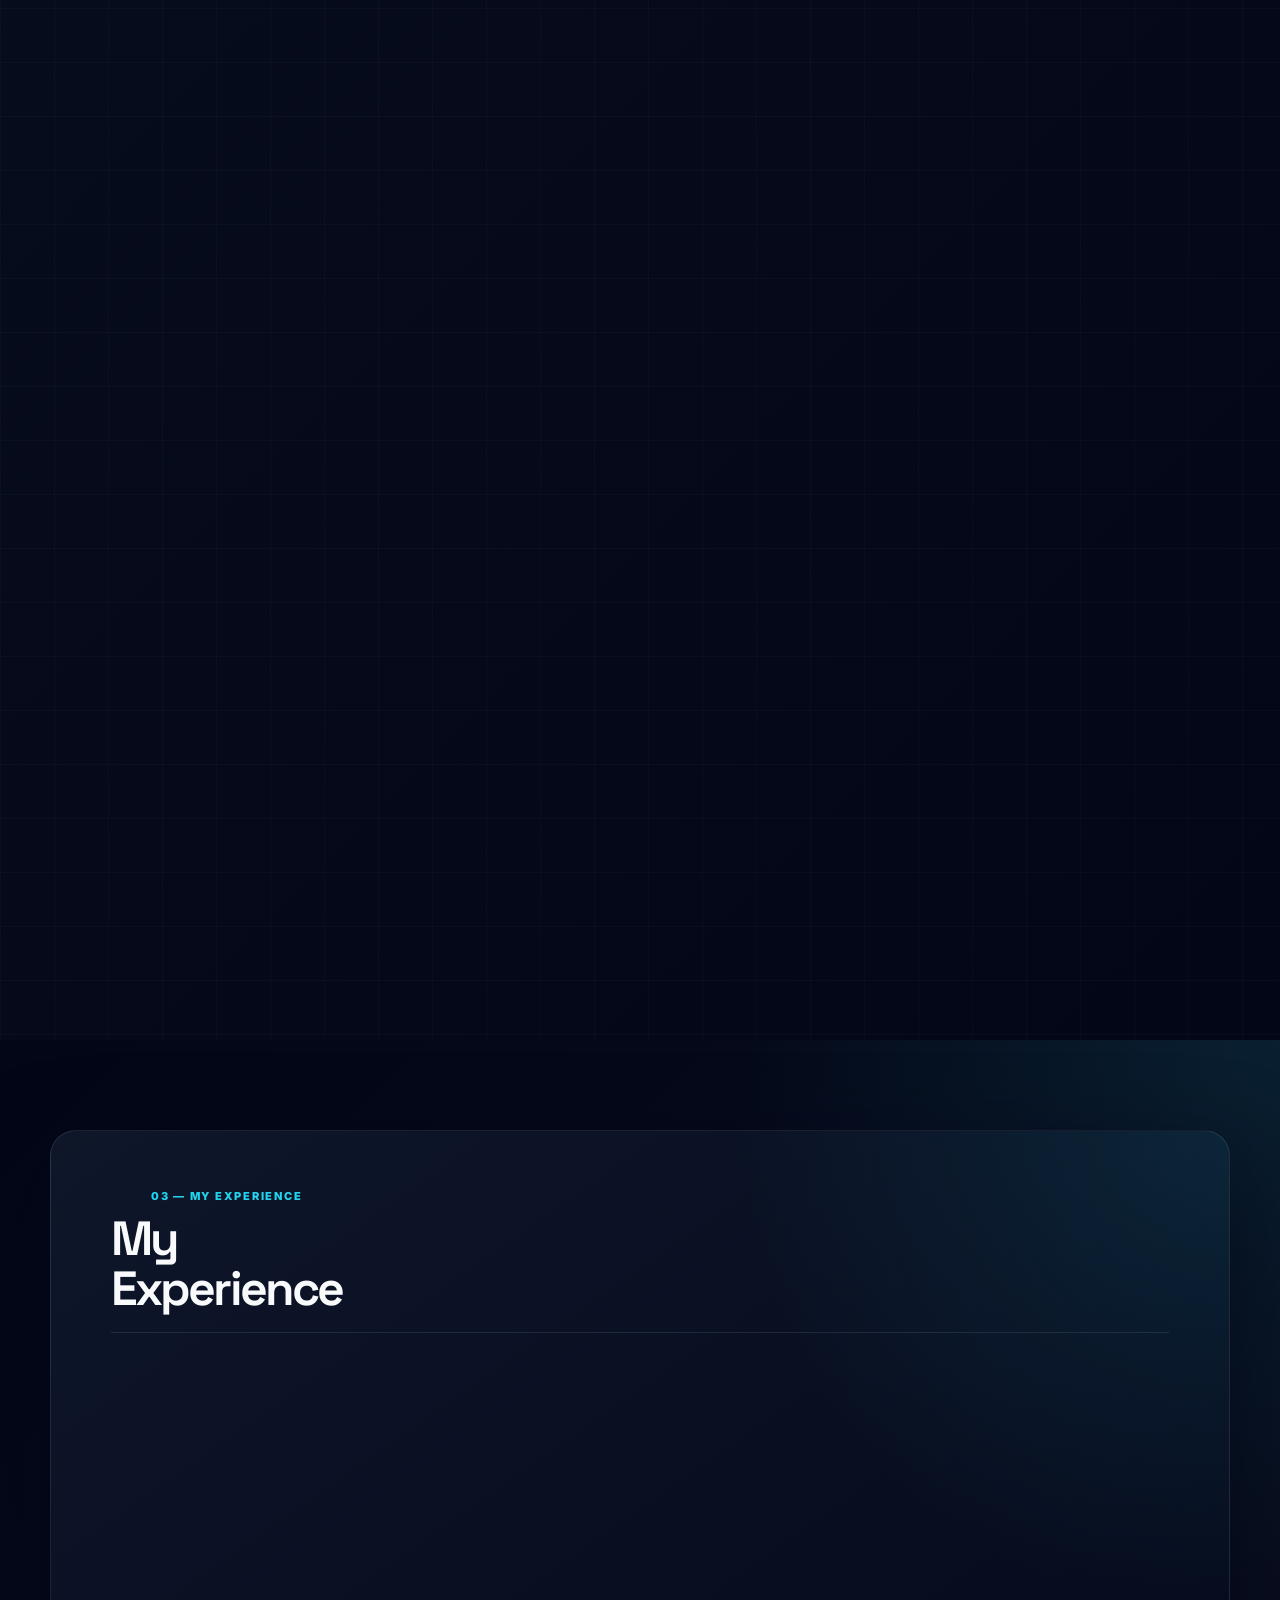
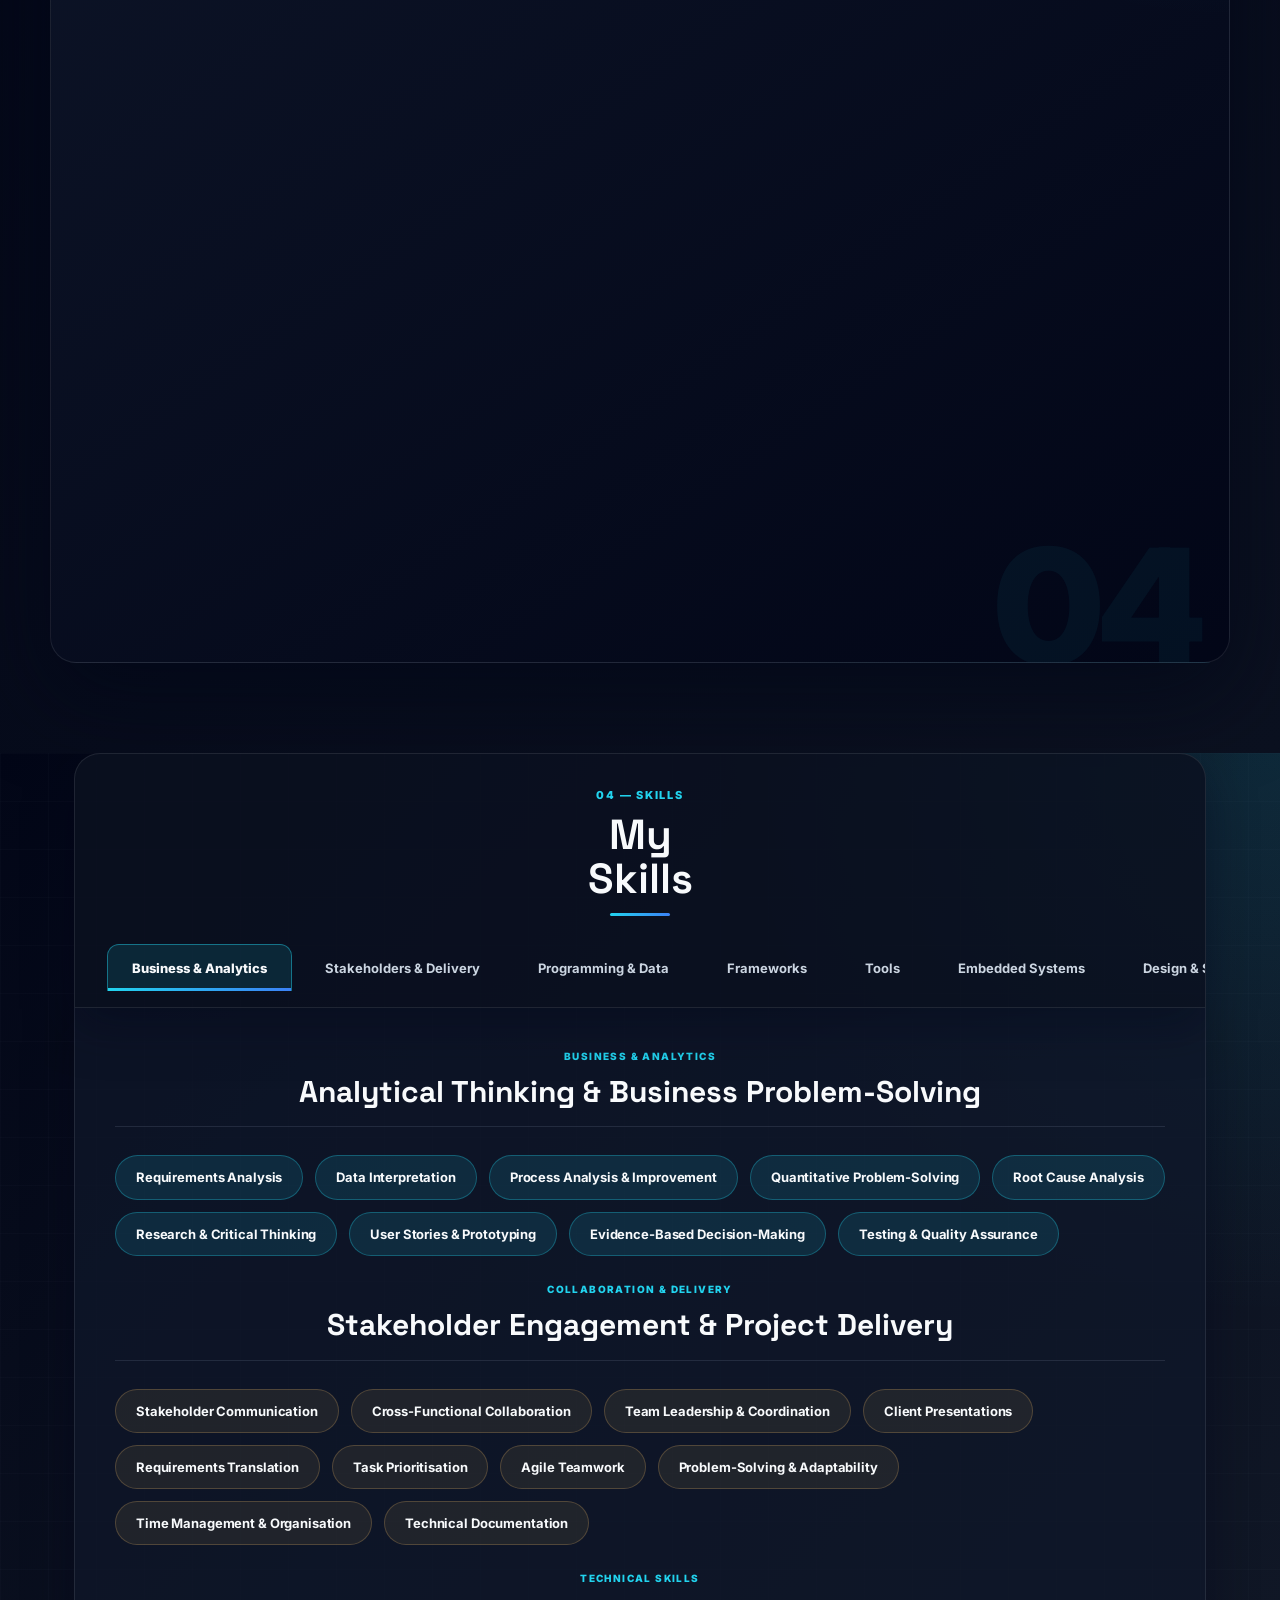
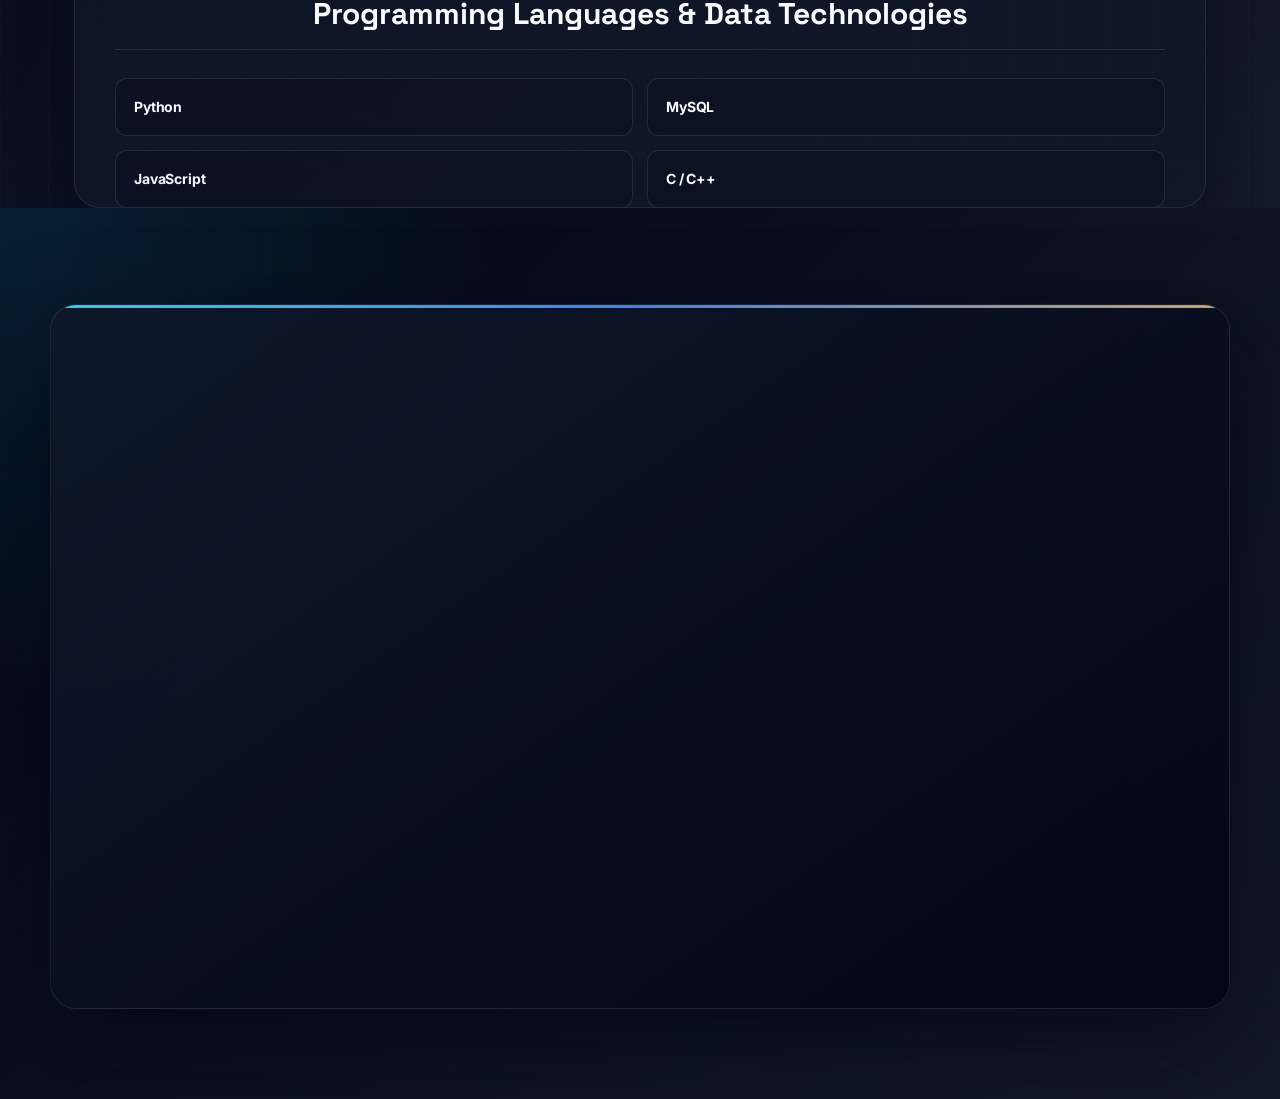
==== commit 4663e1d1: "chore: style the darogan pop-up with more spaces" ====
--- a/index.html
+++ b/index.html
@@ -3497,7 +3497,7 @@
                                 Users select one or two locations, enter annual salary details, choose
                                 transport options and include applicable student loan assumptions.
                             </figcaption>
-                        </figure>
+                        </figure><br/>
 
                         <figure class="darogan-project-shot">
                             <h5><b>02. Interpret the financial comparison</b></h5>
@@ -3511,7 +3511,7 @@
                                 and remaining monthly disposable income. Visual allocation charts help
                                 make differences easier to understand.
                             </figcaption>
-                        </figure>
+                        </figure><br/>
 
                         <figure class="darogan-project-shot">
                             <h5><b>03. Explore locations visually</b></h5>
@@ -3524,7 +3524,7 @@
                                 A searchable UK map lets users explore locations, inspect regional
                                 cost summaries and view estimated distances between selections.
                             </figcaption>
-                        </figure>
+                        </figure><br/>
 
                         <figure class="darogan-project-shot">
                             <h5><b>04. Make the supporting data visible</b></h5>
@@ -3537,7 +3537,7 @@
                                 Expandable source categories show where supporting cost information
                                 comes from, helping users understand the figures and their limitations.
                             </figcaption>
-                        </figure>
+                        </figure><br/>
 
                         <figure class="darogan-project-shot">
                             <h5><b>05. Keep the experience usable across devices</b></h5>
@@ -3550,7 +3550,7 @@
                                 Responsive calculator, map and source interfaces adapt to tablet and
                                 mobile layouts, keeping the main workflows accessible on smaller screens.
                             </figcaption>
-                        </figure>
+                        </figure><br/>
 
                         <!-- Relevance to analyst, product and technology roles -->
                         <h4><b>Approach &amp; Business Value</b></h4>
